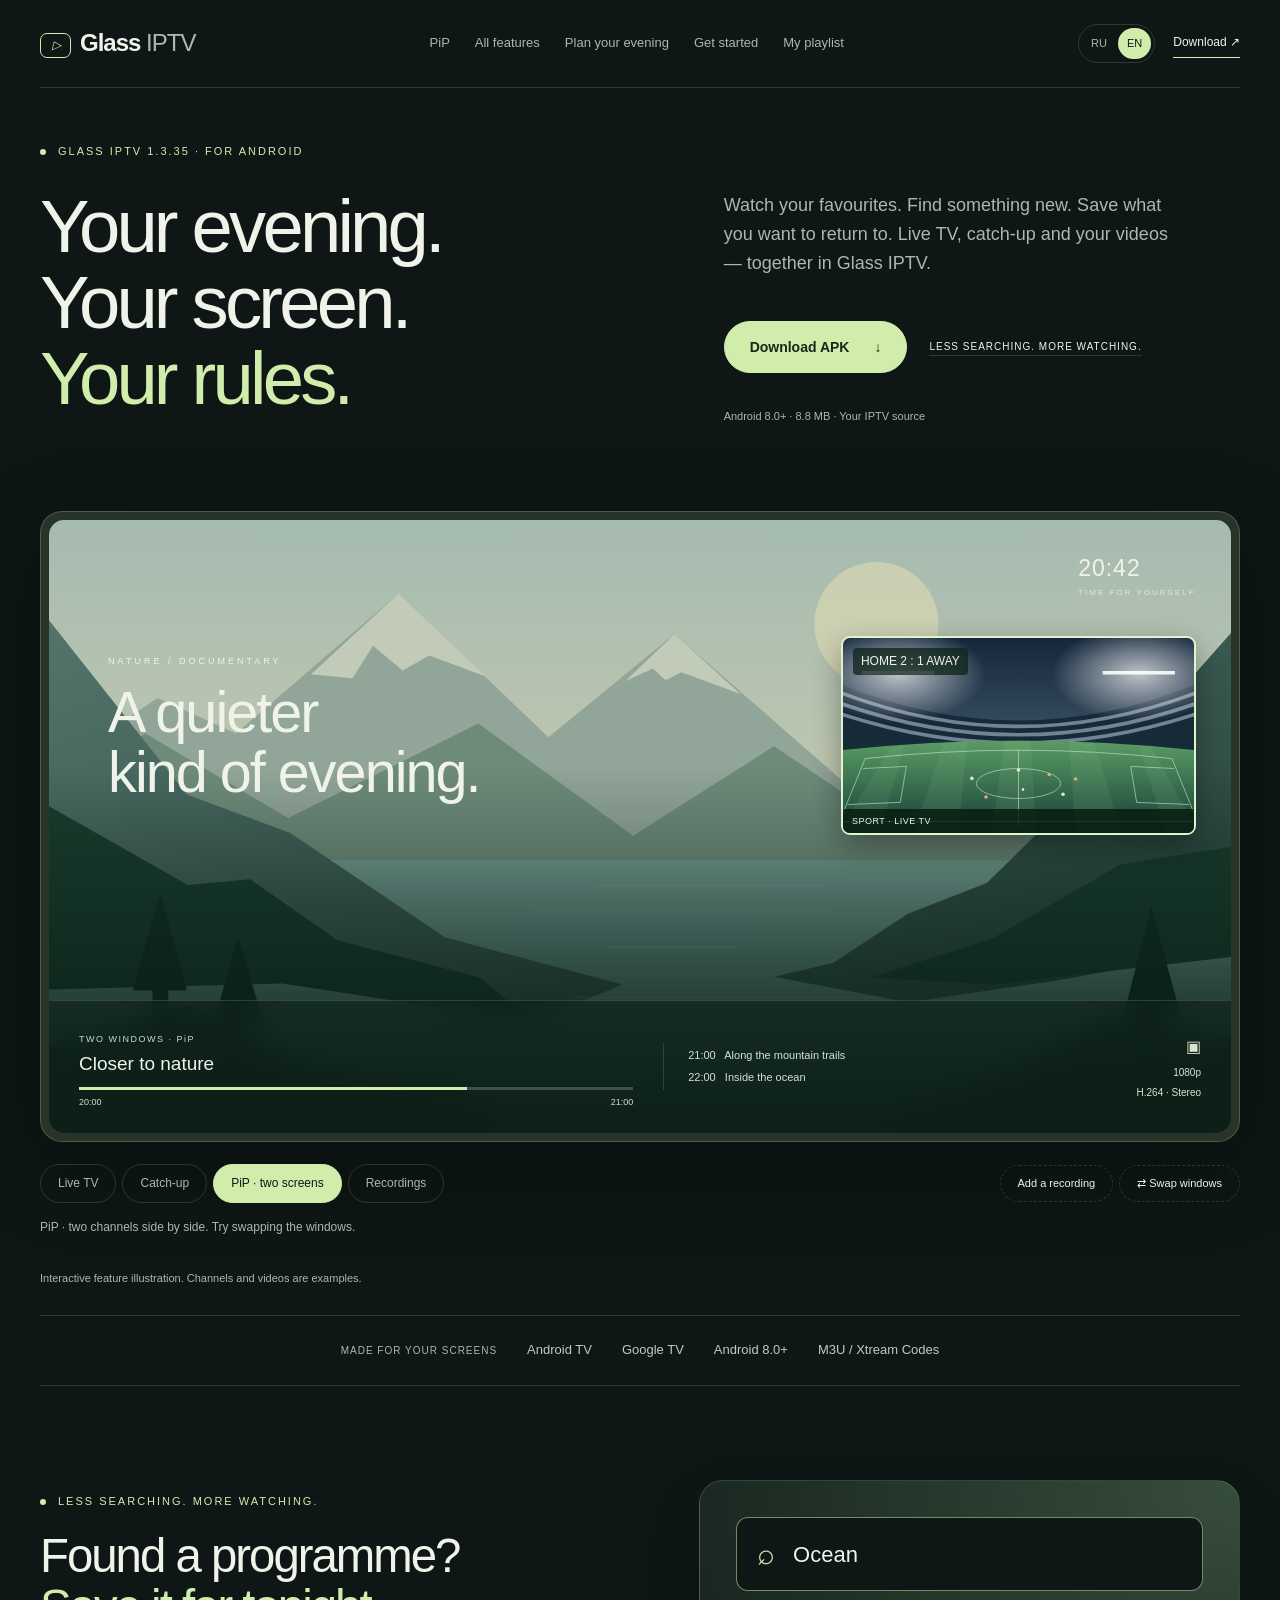
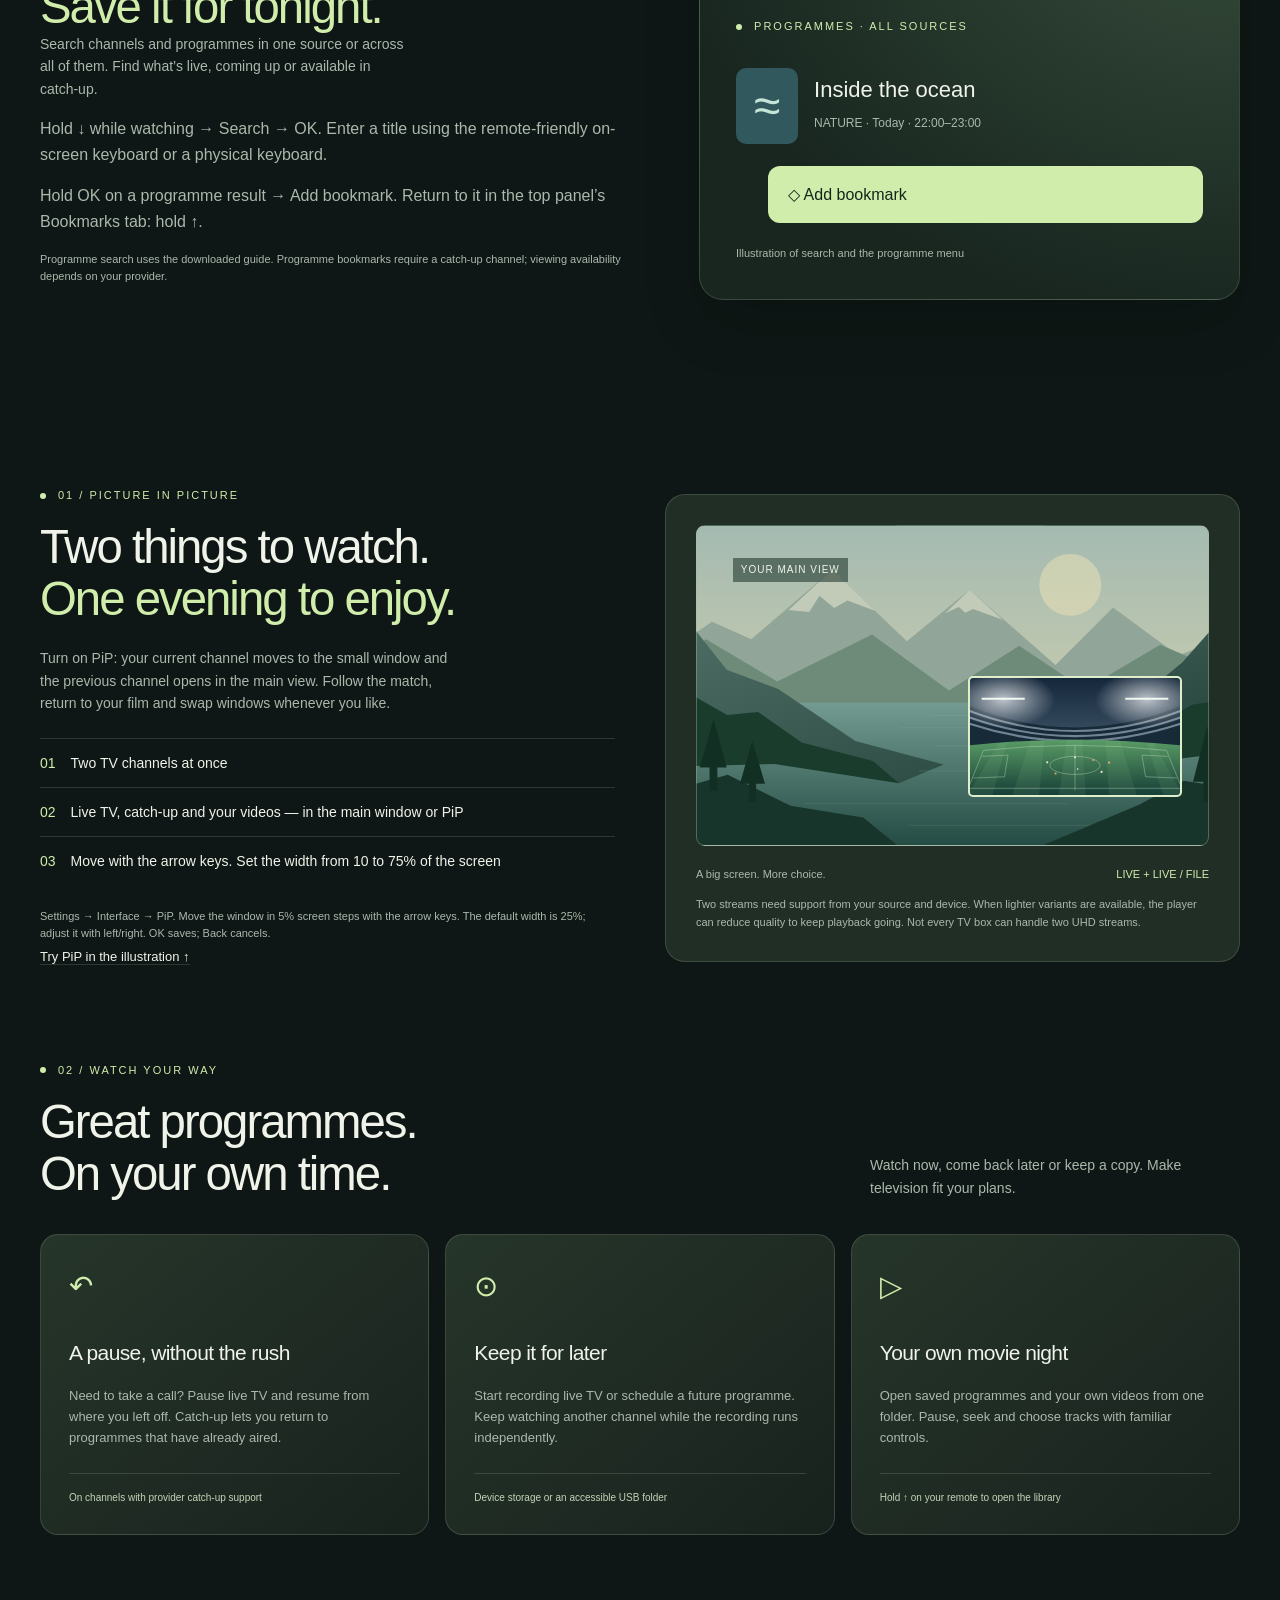
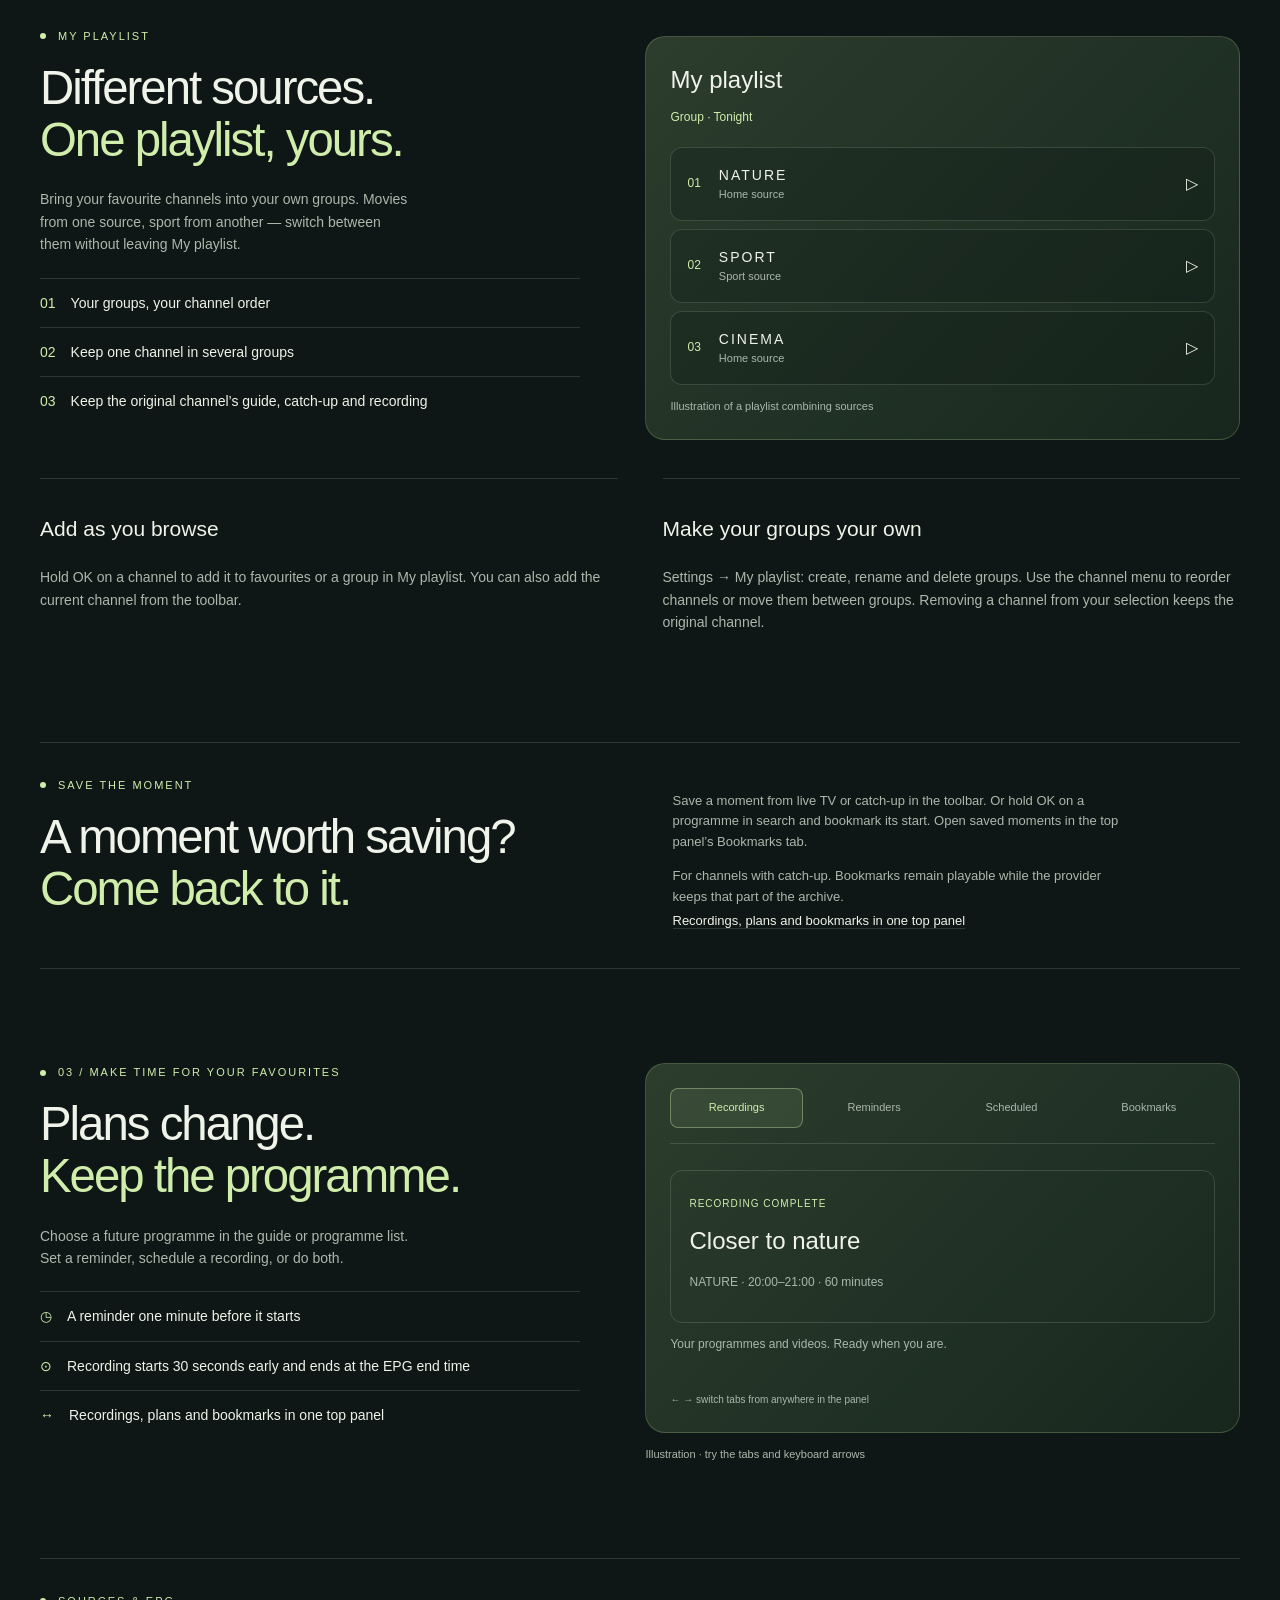
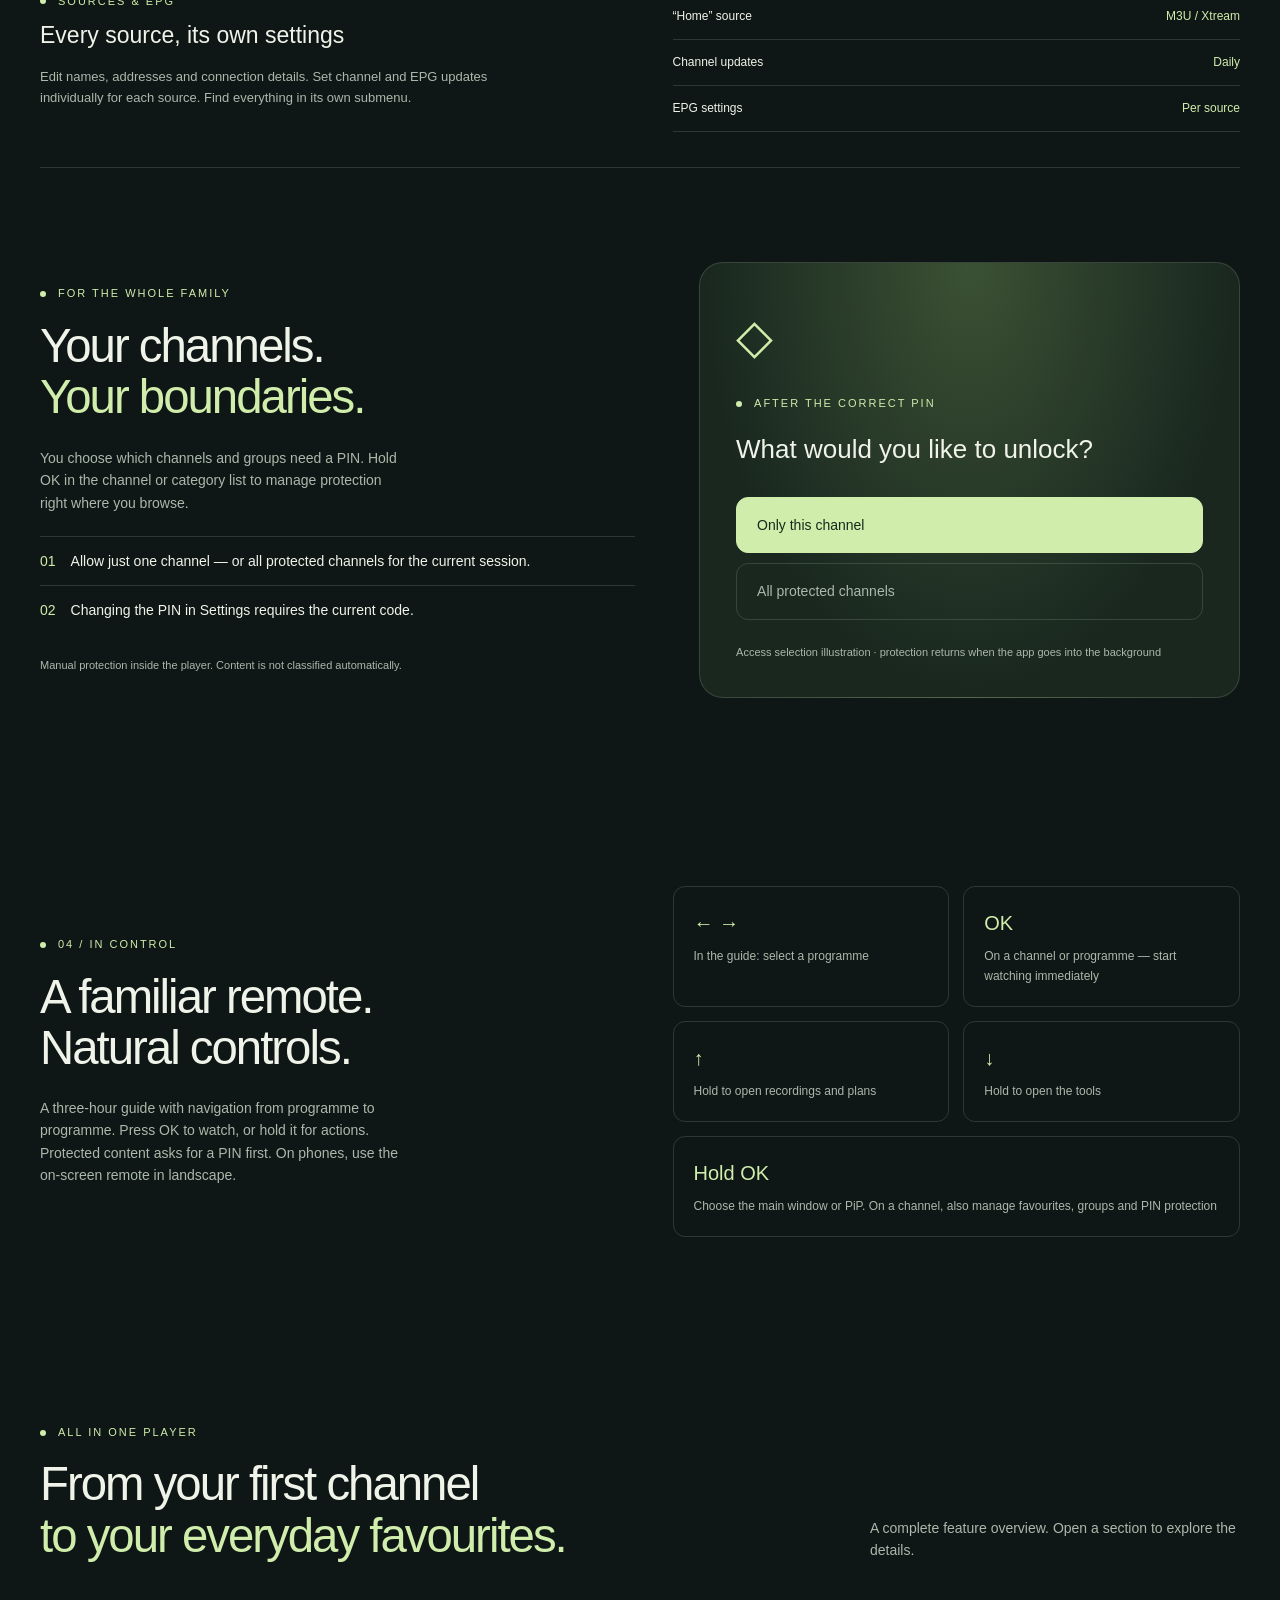
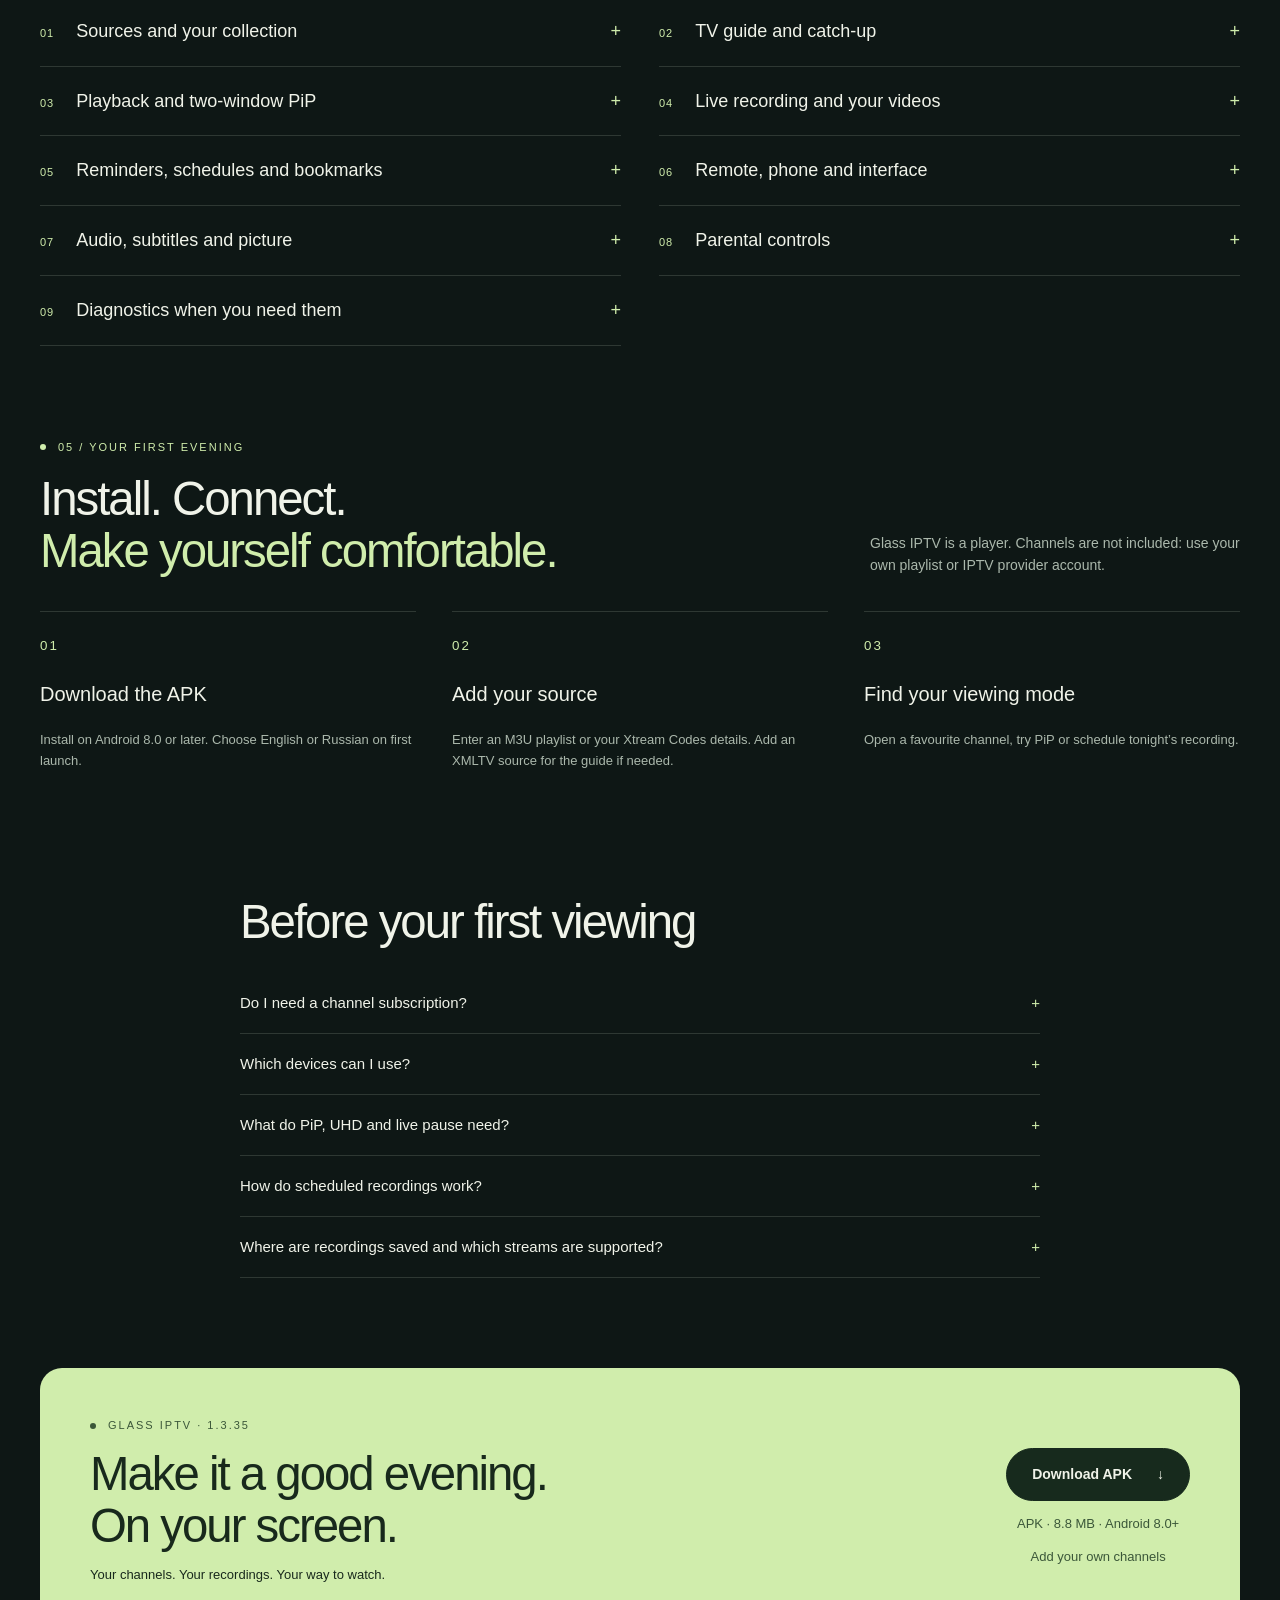
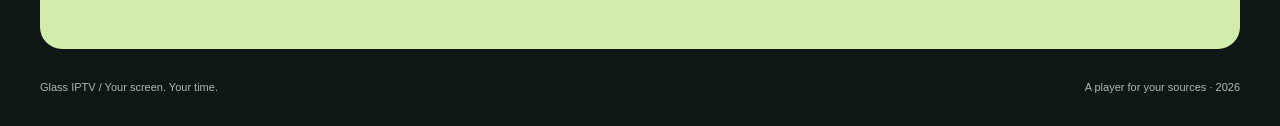
==== index.html @ a026cf33 "Update index.html" ====
<!doctype html>
<html lang="ru"><head><meta charset="utf-8"><meta name="viewport" content="width=device-width,initial-scale=1"><meta name="theme-color" content="#0e1715"><meta name="description" content="Glass IPTV для Android TV: ваши плейлисты, два окна PiP, архив, запись по расписанию и PIN-защита. Скачайте APK и смотрите по-своему."><title>Glass IPTV — ваш вечер, ваши правила</title><link rel="stylesheet" href="style.css?v=1.3.35-promo3"><link rel="stylesheet" href="editorial.css?v=20261018b"><script src="translations.js?v=1.3.35-promo3" defer></script><script src="app.js?v=1.3.35-promo3" defer></script></head>
<body><a class="skip" href="#main" data-i18n="skip">К содержимому</a>
<header class="header wrap"><a class="brand" href="#main" aria-label="Glass IPTV"><i class="brand-icon" aria-hidden="true">▷</i><b>Glass</b> <span>IPTV</span></a><nav aria-label="Навигация" data-i18n-aria="navigation"><a href="#pip">PiP</a><a href="#all-features" data-i18n="catalogNav">Все функции</a><a href="#planning" data-i18n="planningNav">Планы на вечер</a><a href="#start" data-i18n="startNav">Как начать</a><a href="#personal" data-i18n="navPersonal">Мой плейлист</a></nav><div class="header-right"><div class="languages" role="group" aria-label="Язык / Language"><button type="button" data-lang="ru" lang="ru" aria-pressed="true">RU</button><button type="button" data-lang="en" lang="en" aria-pressed="false">EN</button></div><a class="header-cta" href="#download" data-i18n="headerDownload">Скачать ↗</a></div></header>
<main id="main"><section class="hero wrap" aria-labelledby="hero-title"><div class="hero-editorial"><div class="hero-message"><div class="eyebrow" data-i18n="release">GLASS IPTV 1.3.35 · ДЛЯ ANDROID</div><h1 id="hero-title" data-i18n="headline">Ваш вечер.<br>Ваш экран.<br><em>Ваши правила.</em></h1><p class="hero-intro" data-i18n="intro">Смотрите любимое. Находите новое. Сохраняйте то, к чему хочется вернуться. Эфир, архив и ваши видео — вместе в Glass IPTV.</p><div class="actions"><a class="button" href="https://github.com/ggv1975yendt/GlassIPTV/releases/download/Glass-IPTV/Glass-IPTV-1.3.37-release.apk" download="Glass-IPTV-1.3.37.apk"><span data-i18n="download">Скачать APK</span><span aria-hidden="true">↓</span></a><a class="text-link" href="#search-story" data-i18n="searchLabel">МЕНЬШЕ ПОИСКОВ. БОЛЬШЕ КИНО.</a></div><p class="fine" data-i18n="heroFine">Android 8.0+ · 8,8 МБ · Ваш IPTV-источник</p></div></div>
<div class="showcase" id="demo"><div class="screen" role="img" aria-label="Иллюстрация PiP: природа в основном окне и матч в малом" data-i18n-aria="screenAlt"><img class="scene" id="main-scene" src="nature.svg" alt="" width="1200" height="650"><div class="screen-clock">20:42<small data-i18n="screenEvening">ВРЕМЯ ДЛЯ СЕБЯ</small></div><div class="scene-copy"><small id="scene-kicker">NATURE / DOCUMENTARY</small><strong id="scene-title">Там, где<br>тише.</strong></div><div class="pip-window" id="pip-window"><img id="pip-scene" src="stadium.svg" alt="" width="1200" height="650"><div class="pip-score" id="pip-score">HOME 2 : 1 AWAY</div><div class="pip-tag" id="pip-tag">SPORT · ПРЯМОЙ ЭФИР</div></div><div class="screen-info"><div><small id="mode-label">ДВА ОКНА · PiP</small><h3 id="program-title">Наедине с природой</h3><div class="progress"><i id="progress-fill"></i></div><div class="time-row"><span id="time-start">20:00</span><span id="time-end">21:00</span></div></div><div class="screen-next"><p data-i18n="next1">21:00 &nbsp; По тропам Алтая</p><p data-i18n="next2">22:00 &nbsp; Океан изнутри</p></div><div class="quality"><b id="mode-symbol">↶</b><br>1080p<br>H.264 · Stereo</div></div></div></div>
<div class="mode-bar"><div class="mode-buttons" role="group" aria-label="Режимы просмотра" data-i18n-aria="modesAlt"><button type="button" data-mode="live" aria-pressed="false" data-i18n="live">Эфир</button><button type="button" data-mode="archive" aria-pressed="false" data-i18n="archive">Архив</button><button type="button" data-mode="pip" aria-pressed="true">PiP · <span data-i18n="twoScreens">два окна</span></button><button type="button" data-mode="recording" aria-pressed="false" data-i18n="recordings">Записи</button></div><div class="pip-actions" id="pip-actions"><button type="button" id="pip-kind" aria-pressed="false" data-i18n="mixButton">Добавить запись</button><button type="button" id="pip-swap" data-i18n="swapButton">⇄ Поменять окна</button></div></div><p class="demo-caption" id="demo-caption" aria-live="polite"></p><p class="fine" data-i18n="illustration">Интерактивная иллюстрация возможностей. Каналы и видео приведены для примера.</p>
<div class="platforms"><small data-i18n="madeFor">ДЛЯ ВАШИХ ЭКРАНОВ</small><span>Android TV</span><span>Google TV</span><span>Android 8.0+</span><span>M3U / Xtream Codes</span></div></section>
<section class="section wrap" id="search-story"><div class="search-story"><div><div class="eyebrow" data-i18n="searchLabel">МЕНЬШЕ ПОИСКОВ. БОЛЬШЕ КИНО.</div><h2 data-i18n="searchTitle">Нашли передачу?<br><em>Оставьте на вечер.</em></h2><p class="body-copy" data-i18n="searchCopy">Ищите каналы и передачи в одном источнике или сразу во всех. Выбирайте, что идёт сейчас, начнётся позже или доступно в архиве.</p><p data-i18n="searchRoute">Удерживайте ↓ во время просмотра → Поиск → OK. Вводите название экранной клавиатурой с пульта или обычной клавиатурой.</p><p data-i18n="searchSave">Удерживайте OK на найденной передаче → «Добавить закладку». Вернитесь к ней во вкладке «Закладки» верхней панели: удержание ↑.</p><p class="fine" data-i18n="searchLimit">Поиск передач использует загруженную программу. Закладки передач доступны на каналах с архивом; срок просмотра зависит от провайдера.</p></div><figure class="search-preview"><div class="search-field"><span aria-hidden="true">⌕</span><span data-i18n="searchQuery">Океан</span></div><p class="eyebrow" data-i18n="searchScope">ПЕРЕДАЧИ · ВСЕ ИСТОЧНИКИ</p><div class="search-result"><span class="search-art" aria-hidden="true">≈</span><div><strong data-i18n="searchResult">Океан изнутри</strong><p data-i18n="searchMeta">NATURE · Сегодня · 22:00–23:00</p></div></div><div class="bookmark-preview" data-i18n="searchAction">◇ Добавить закладку</div><figcaption class="fine" data-i18n="searchIllustration">Иллюстрация поиска и меню передачи</figcaption></figure></div></section>
<section class="section wrap" id="pip"><div class="pip-story"><div><div class="eyebrow">01 / PICTURE IN PICTURE</div><h2 data-i18n="pipTitle">Два просмотра.<br><em>Один ваш вечер.</em></h2><p class="body-copy" data-i18n="pipCopy">Включите PiP: текущий канал останется в малом окне, а предыдущий откроется в основном. Следите за матчем, возвращайтесь к фильму и меняйте окна местами.</p><ul class="benefits"><li><span>01</span><span data-i18n="pip1">Два телеканала одновременно</span></li><li><span>02</span><span data-i18n="pip2">Эфир, архив и ваши видео — в основном окне или PiP</span></li><li><span>03</span><span data-i18n="pip3">Положение стрелками, ширина от 10 до 75% экрана</span></li></ul><p class="fine" data-i18n="pipSetup">Настройки → Интерфейс → PiP. Перемещайте окно стрелками с шагом 5% экрана. Ширина по умолчанию — 25%; меняйте её влево/вправо. OK сохраняет, Back отменяет.</p><a class="text-link" href="#demo" id="try-pip" data-i18n="tryPip">Попробовать PiP в иллюстрации ↑</a></div><div class="visual-card"><div class="mini-tv" role="img" aria-label="Иллюстрация двух окон" data-i18n-aria="miniAlt"><span class="mini-label" data-i18n="mainView">ВАШ ОСНОВНОЙ ПРОСМОТР</span><div class="mini-pip"></div></div><div class="visual-foot"><span data-i18n="pipFooter">Большой экран. Больше выбора.</span><strong>LIVE + LIVE / FILE</strong></div><p class="fine" data-i18n="pipLimit">Два потока требуют поддержки источника и устройства. При доступных вариантах плеер снижает качество для устойчивого просмотра. Два UHD поддерживаются не каждой приставкой.</p></div></div></section>
<section class="wrap" id="features"><div class="section-heading"><div><div class="eyebrow" data-i18n="featuresLabel">02 / СМОТРИТЕ ПО-СВОЕМУ</div><h2 data-i18n="featuresTitle">Хорошие передачи.<br>В удобное вам время.</h2></div><p data-i18n="featuresCopy">Включайте сейчас, возвращайтесь позже или сохраняйте себе. Glass IPTV подстраивается под ваши планы.</p></div><div class="cards">
<article class="card"><div class="card-icon" aria-hidden="true">↶</div><h3 data-i18n="archiveTitle">Пауза без спешки</h3><p data-i18n="archiveCopy">Отвлеклись на звонок? Поставьте эфир на паузу и продолжите с сохранённой точки. В архиве можно вернуться к уже прошедшим передачам.</p><div class="card-note" data-i18n="archiveNote">На каналах с поддержкой архива у провайдера</div></article>
<article class="card"><div class="card-icon" aria-hidden="true">⊙</div><h3 data-i18n="recordTitle">Оставьте себе</h3><p data-i18n="recordCopy">Запишите эфир сразу или запланируйте запись будущей передачи. Продолжайте смотреть другой канал — запись работает независимо.</p><div class="card-note" data-i18n="recordNote">Память устройства или доступная папка на USB</div></article>
<article class="card"><div class="card-icon" aria-hidden="true">▷</div><h3 data-i18n="filesTitle">Ваше маленькое кино</h3><p data-i18n="filesCopy">Открывайте сохранённые передачи и свои видео из одной папки. Пауза, перемотка и выбор дорожек — всё уже под рукой.</p><div class="card-note" data-i18n="filesNote">Каталог записей — по удержанию ↑ на пульте</div></article></div></section>
<section class="section wrap" id="personal"><div class="planning-grid"><div><div class="eyebrow" data-i18n="personalNew">МОЙ ПЛЕЙЛИСТ</div><h2  data-i18n="personalTitle">Разные источники.<br><em>Ваш единый плейлист.</em></h2><p class="body-copy" data-i18n="personalCopy">Соберите любимые каналы в свои группы. Кино из одного источника, спорт из другого — переключайтесь между ними, оставаясь в «Моём плейлисте».</p><ul class="benefits"><li><span>01</span><span  data-i18n="personalBenefit1">Ваши группы и ваш порядок каналов</span></li><li><span>02</span><span  data-i18n="personalBenefit2">Один канал — в нескольких группах</span></li><li><span>03</span><span  data-i18n="personalBenefit3">EPG, архив и запись исходного канала сохраняются</span></li></ul></div><div class="library personal-demo"><h3  data-i18n="personalDemoTitle">Мой плейлист</h3><p class="personal-group" data-i18n="personalDemoGroup">Группа · На вечер</p><div class="personal-channel"><span class="personal-number">01</span><div><strong>NATURE</strong><span  data-i18n="personalSourceA">Источник «Дом»</span></div><span aria-hidden="true">▷</span></div><div class="personal-channel"><span class="personal-number">02</span><div><strong>SPORT</strong><span  data-i18n="personalSourceB">Источник «Спорт»</span></div><span aria-hidden="true">▷</span></div><div class="personal-channel"><span class="personal-number">03</span><div><strong>CINEMA</strong><span  data-i18n="personalSourceA">Источник «Дом»</span></div><span aria-hidden="true">▷</span></div><p class="fine" data-i18n="personalDemoHint">Иллюстрация подборки из разных источников</p></div></div><div class="personal-how"><article><h3  data-i18n="personalAddTitle">Добавляйте, пока выбираете</h3><p  data-i18n="personalAddCopy">Удерживайте OK на канале: добавьте его в избранное или группу «Моего плейлиста». Для текущего канала добавление доступно и в панели инструментов.</p></article><article><h3  data-i18n="personalEditTitle">Группы легко изменить</h3><p  data-i18n="personalEditCopy">Настройки → Мой плейлист: создавайте, переименовывайте и удаляйте группы. В меню канала меняйте его порядок и перемещайте между группами. Удаление из подборки сохраняет исходный канал.</p></article></div></section><section class="settings-story wrap" id="bookmarks"><div><div class="eyebrow" data-i18n="bookmarkLabel">СОХРАНИТЕ МОМЕНТ</div><h2 data-i18n="bookmarkTitle">Интересный момент?<br><em>Вернитесь к нему.</em></h2></div><div><p data-i18n="bookmarkCopy">Сохраните момент эфира или архива из панели инструментов. Или удерживайте OK на передаче в поиске и добавьте закладку на её начало. Открывайте сохранённое во вкладке «Закладки» верхней панели.</p><p class="fine" data-i18n="bookmarkHint">На каналах с архивом. Доступность закладки зависит от срока хранения архива у провайдера.</p><a class="text-link" href="#planning" data-i18n="plan3">Записи, планы и закладки — в одной верхней панели</a></div></section><section class="section wrap" id="planning"><div class="planning-grid"><div><div class="eyebrow" data-i18n="planLabel">03 / НЕ ПРОПУСКАЙТЕ ЛЮБИМОЕ</div><h2 data-i18n="planTitle">Планы меняются.<br><em>Передача останется.</em></h2><p class="body-copy" data-i18n="planCopy">Выберите будущую передачу в телегиде или списке программ. Поставьте напоминание, запланируйте запись — или сделайте и то и другое.</p><ul class="benefits"><li><span>◷</span><span data-i18n="plan1">Напоминание за минуту до начала</span></li><li><span>⊙</span><span data-i18n="plan2">Запись за 30 секунд до начала — до окончания по EPG</span></li><li><span>↔</span><span data-i18n="plan3">Записи, планы и закладки — в одной верхней панели</span></li></ul></div><div><div class="library" id="library-demo"><div class="library-tabs" role="tablist" aria-label="Верхняя панель" data-i18n-aria="libraryAlt"><button type="button" role="tab" id="library-tab-0" aria-controls="library-panel-0" aria-selected="true" tabindex="0" data-library="0" data-i18n="tab0">Записи</button><button type="button" role="tab" id="library-tab-1" aria-controls="library-panel-1" aria-selected="false" tabindex="-1" data-library="1" data-i18n="tab1">Напоминания</button><button type="button" role="tab" id="library-tab-2" aria-controls="library-panel-2" aria-selected="false" tabindex="-1" data-library="2" data-i18n="tab2">По расписанию</button><button type="button" role="tab" id="library-tab-3" aria-controls="library-panel-3" aria-selected="false" tabindex="-1" data-library="3" data-i18n="tab3">Закладки</button></div><div class="library-panel" id="library-panel-0" role="tabpanel" aria-labelledby="library-tab-0" tabindex="0" ><div class="library-row"><small data-i18n="saved">ЗАПИСЬ ЗАВЕРШЕНА</small><h3 data-i18n="nature">Наедине с природой</h3><p data-i18n="savedMeta">NATURE · 20:00–21:00 · 60 минут</p></div><p data-i18n="savedCopy">Ваши передачи и видео. Откройте, когда захочется.</p></div><div class="library-panel" id="library-panel-1" role="tabpanel" aria-labelledby="library-tab-1" tabindex="0" hidden><div class="reminder"><small data-i18n="remind">СКОРО НАЧНЁТСЯ · 21:00</small><h3 data-i18n="trails">По тропам Алтая</h3><span data-i18n="remindActions">Переключиться · Закрыть</span></div><p data-i18n="remindCopy">В приложении — окно по центру. В фоне — уведомление.</p></div><div class="library-panel" id="library-panel-2" role="tabpanel" aria-labelledby="library-tab-2" tabindex="0" hidden><div class="library-row"><small data-i18n="waiting">ОЖИДАЕТ НАЧАЛА</small><h3 data-i18n="ocean">Океан изнутри</h3><p data-i18n="scheduledMeta">NATURE · Сегодня · 22:00–23:00</p></div><p data-i18n="scheduledCopy">Передача в 22:00? Запись начнётся в 21:59:30. Будущий план можно отменить.</p></div><div class="library-panel" id="library-panel-3" role="tabpanel" aria-labelledby="library-tab-3" tabindex="0" hidden><div class="library-row"><small data-i18n="bookmarkLabel">СОХРАНИТЕ МОМЕНТ</small><h3 data-i18n="nature">Наедине с природой</h3><p data-i18n="bookmarkMeta">NATURE · Наедине с природой · 20:42</p><span data-i18n="bookmarkActions">Открыть · Удалить</span></div><p data-i18n="bookmarkSaved">Закладки сохраняются после перезапуска. Защищённый канал запросит PIN.</p></div><p class="library-hint" data-i18n="tabHint">← → переключают вкладки из любого места панели</p></div><p class="fine" data-i18n="libraryDemo">Иллюстрация · попробуйте вкладки и стрелки клавиатуры</p></div></div></section>
<section class="settings-story wrap"><div><div class="eyebrow" data-i18n="newLabel">ИСТОЧНИКИ И EPG</div><h3 data-i18n="settingsTitle">Каждому источнику — свои настройки</h3><p data-i18n="settingsCopy">Меняйте название, адрес и данные подключения. Настраивайте обновление каналов и EPG отдельно для каждого источника. Всё нужное — внутри его подменю.</p></div><div class="settings-example"><div><span data-i18n="exampleSource">Источник «Дом»</span><b>M3U / Xtream</b></div><div><span data-i18n="exampleUpdate">Обновление каналов</span><b data-i18n="daily">Ежедневно</b></div><div><span data-i18n="exampleEpg">Настройки EPG</span><b data-i18n="individual">Индивидуально</b></div></div></section>
<section class="section wrap" id="family"><div class="family-grid"><div><div class="eyebrow" data-i18n="familyLabel">ДЛЯ ВСЕЙ СЕМЬИ</div><h2 data-i18n="familyTitle">Ваши каналы.<br><em>Ваши границы.</em></h2><p class="body-copy" data-i18n="familyCopy">Вы сами выбираете, какие каналы и группы защитить PIN-кодом. Удерживайте OK в списке каналов или категорий — защита всегда под рукой.</p><ul class="benefits"><li><span>01</span><span data-i18n="familyOne">Разрешите один канал — или все защищённые каналы на текущий сеанс.</span></li><li><span>02</span><span data-i18n="familyTwo">Сменить PIN в Settings можно только после ввода действующего кода.</span></li></ul><p class="fine" data-i18n="familyHint">Ручная защита внутри плеера. Автоматической классификации контента нет.</p></div><div class="access-preview"><span class="lock-mark" aria-hidden="true">◇</span><div class="eyebrow" data-i18n="familyPreview">После верного PIN</div><h3 data-i18n="familyQuestion">Что разрешить смотреть?</h3><div class="access-option chosen" data-i18n="familyChannel">Только этот канал</div><div class="access-option" data-i18n="familyAll">Все защищённые каналы</div><p class="fine" data-i18n="familyCaption">Иллюстрация выбора доступа · при уходе приложения в фон защита возвращается</p></div></div></section>
<section class="section wrap" id="controls"><div class="controls-grid"><div><div class="eyebrow" data-i18n="controlsLabel">04 / УПРАВЛЕНИЕ</div><h2 data-i18n="controlsTitle">Знакомый пульт.<br>Понятные движения.</h2><p class="body-copy" style="margin-top:23px" data-i18n="controlsCopy">В телегиде — три часа программы и переход между передачами. Короткое OK открывает просмотр, долгое — действия. Защищённый контент сначала запросит PIN. На телефоне — экранный пульт в горизонтальном режиме.</p></div><div class="keys"><div class="key"><kbd>← →</kbd><p data-i18n="keyGuide">В телегиде — выбрать передачу</p></div><div class="key"><kbd>OK</kbd><p data-i18n="keyOk">На канале или передаче — сразу открыть просмотр</p></div><div class="key"><kbd>↑</kbd><p data-i18n="keyUp">Удержать — записи и планы</p></div><div class="key"><kbd>↓</kbd><p data-i18n="keyDown">Удержать — инструменты</p></div><div class="key"><kbd  data-i18n="holdOkLabel">Удержать OK</kbd><p  data-i18n="keyHoldOk">Выбрать основное окно или PiP. На канале — также избранное, группы и PIN-защита</p></div></div></div></section>
<section class="section wrap" id="all-features"><div class="section-heading"><div><div class="eyebrow" data-i18n="catalogLabel">ВСЁ В ОДНОМ ПЛЕЕРЕ</div><h2 data-i18n="catalogTitle">От первого канала<br><em>до ваших привычек.</em></h2></div><p data-i18n="catalogCopy">Полный обзор возможностей. Откройте раздел, чтобы узнать подробности.</p></div><div class="feature-catalog"><details><summary><span class="catalog-number">01</span><span data-i18n="catalog_sources">Источники и личная коллекция</span></summary><ul><li data-i18n="catalog_sources_0">M3U по адресу или из файла, подключение через Xtream Codes; несколько источников в одном приложении.</li><li data-i18n="catalog_sources_1">Категории, избранное, история просмотра и поиск каналов и передач.</li><li data-i18n="catalog_sources_2">«Мой плейлист» объединяет выбранные каналы из разных источников. Создавайте и переименовывайте группы, меняйте порядок, перемещайте и удаляйте каналы из подборки.</li><li data-i18n="catalog_sources_3">Редактирование названия, адреса и данных подключения. Обновление вручную, по расписанию и при запуске — отдельно для каждого источника.</li></ul></details><details><summary><span class="catalog-number">02</span><span data-i18n="catalog_guide">Телегид и архив</span></summary><ul><li data-i18n="catalog_guide_0">EPG из XMLTV, в том числе gzip; отдельный адрес и настройки обновления для каждого источника, принудительное обновление.</li><li data-i18n="catalog_guide_1">Трёхчасовой телегид с переходом стрелками между передачами, описания программ и список передач выбранного канала.</li><li data-i18n="catalog_guide_2">Архив прошедших передач, выбор времени, пауза и перемотка. Пауза эфира с продолжением через архив — при поддержке провайдера.</li><li data-i18n="catalog_guide_3">Автоматическое обновление EPG можно отключить для каждого источника; ручное обновление остаётся доступным. Отключение отменяет соответствующие задания и повторные попытки.</li></ul></details><details><summary><span class="catalog-number">03</span><span data-i18n="catalog_windows">Просмотр и два окна PiP</span></summary><ul><li data-i18n="catalog_windows_0">Открывайте эфир, архив или локальное видео в основном либо дополнительном окне. Меняйте окна местами, скрывайте или закрывайте PiP; звук идёт из основного окна.</li><li data-i18n="catalog_windows_1">Настройка положения и размера PiP с пульта: шаг 5%, ширина по умолчанию 25%, диапазон 10–75%.</li><li data-i18n="catalog_windows_2">Автоматический выбор более лёгкого видеоварианта при проблемах воспроизведения, если он доступен в потоке. При нехватке ресурсов — освобождение PiP для восстановления основного просмотра.</li><li data-i18n="catalog_windows_3">При включении PiP текущий канал переходит в малое окно, предыдущий — в основное. Если предыдущего нет, открывается копия текущего.</li></ul></details><details><summary><span class="catalog-number">04</span><span data-i18n="catalog_record">Запись эфира и свои видео</span></summary><ul><li data-i18n="catalog_record_0">Начните запись вручную или запланируйте будущую передачу из телегида либо списка программ. Запись одного канала работает независимо от просмотра.</li><li data-i18n="catalog_record_1">Папка Movies/GlassIPTV по умолчанию; выбор доступной папки, в том числе на USB. Каталог показывает записи и другие обнаруженные видеофайлы.</li><li data-i18n="catalog_record_2">Пауза, перемотка с ускорением при удержании, дорожки и субтитры. Удаление записи из каталога удаляет и файл.</li><li data-i18n="catalog_record_3">Остановка вручную и окончание по расписанию завершают запись. Запись поддерживает прямой MPEG-TS и незашифрованный HLS с TS-сегментами.</li></ul></details><details><summary><span class="catalog-number">05</span><span data-i18n="catalog_plans">Напоминания, расписание и закладки</span></summary><ul><li data-i18n="catalog_plans_0">Создавайте напоминания и запланированные записи из телегида и панели передач. Напоминание появляется по центру экрана; в фоне — уведомление.</li><li data-i18n="catalog_plans_1">Записи, напоминания, запланированные записи и закладки собраны в четырёх вкладках верхней панели. Стрелки влево/вправо переключают вкладки без перехода на заголовок.</li><li data-i18n="catalog_plans_2">Удаляйте напоминания и отменяйте будущие записи; устаревшие напоминания очищаются автоматически. Для фоновых задач нужны доступный поток, накопитель и разрешения Android.</li><li data-i18n="catalog_plans_3">Запись по расписанию начинается за 30 секунд до передачи и заканчивается по EPG. Запас учитывается при проверке пересечений: одновременно записывается один канал.</li><li data-i18n="catalog_plans_4">Сохраняйте закладки моментов эфира и архива через инструменты. Открывайте и удаляйте их во вкладке «Закладки»; при открытии проверяются срок архива и PIN.</li></ul></details><details><summary><span class="catalog-number">06</span><span data-i18n="catalog_control">Пульт, телефон и интерфейс</span></summary><ul><li data-i18n="catalog_control_0">Короткое OK — просмотр; долгое OK — действия и выбор окна. Удержание вверх открывает записи и планы, вниз — инструменты.</li><li data-i18n="catalog_control_1">Ввод номера канала со сменой источника; возврат к предыдущему просмотру, включая видеофайлы.</li><li data-i18n="catalog_control_2">Русский и английский языки, выбор при первом запуске. Масштаб интерфейса, прозрачность панелей, анимации и положение экранного пульта.</li><li data-i18n="catalog_control_3">Управление D-pad на ТВ и прозрачный экранный пульт на телефоне. Приложение всегда работает в горизонтальной ориентации.</li></ul></details><details><summary><span class="catalog-number">07</span><span data-i18n="catalog_audio">Звук, субтитры и изображение</span></summary><ul><li data-i18n="catalog_audio_0">Выбор аудиодорожки, субтитров и формата изображения. Системное или программное декодирование аудио выбирается вручную.</li><li data-i18n="catalog_audio_1">Поддержка конкретных видеоформатов, UHD и двух одновременных потоков зависит от устройства, декодера и источника.</li></ul></details><details><summary><span class="catalog-number">08</span><span data-i18n="catalog_parental">Родительский контроль</span></summary><ul><li data-i18n="catalog_parental_0">Защитите отдельный канал или категорию долгим OK. Для изменения защиты требуется PIN, даже если просмотр уже разрешён.</li><li data-i18n="catalog_parental_1">Начальный PIN — 0000. Смена в Settings требует действующего кода. После проверки разрешите один канал или все защищённые каналы на сеанс.</li><li data-i18n="catalog_parental_2">Проверка доступа действует и при открытии в PiP. Автоматического определения взрослого контента нет; сторонние видеофайлы не классифицируются.</li></ul></details><details><summary><span class="catalog-number">09</span><span data-i18n="catalog_diagnostics">Диагностика по необходимости</span></summary><ul><li data-i18n="catalog_diagnostics_0">Диагностика доступна в скрытых настройках. По умолчанию выключена; включайте её для проверки проблемы и выключайте после. Выбор сохраняется.</li><li data-i18n="catalog_diagnostics_1">Журналы в Download/GlassIPTV: события плееров, варианты качества и ошибки декодеров. Адреса потоков и PIN не записываются.</li><li data-i18n="catalog_diagnostics_2">Ограниченный объём журнала и фоновая запись пакетами. После выключения завершается последняя выгрузка и останавливается рабочий поток.</li></ul></details></div></section>
<section class="wrap" id="start"><div class="section-heading"><div><div class="eyebrow" data-i18n="startLabel">05 / ВАШ ПЕРВЫЙ ВЕЧЕР</div><h2 data-i18n="startTitle">Установите. Подключите.<br><em>Устройтесь поудобнее.</em></h2></div><p data-i18n="sourceNote">Glass IPTV — плеер. Каналы не включены: используйте свой плейлист или доступ от IPTV-провайдера.</p></div><div class="steps"><article class="step"><small>01</small><h3 data-i18n="step1">Скачайте APK</h3><p data-i18n="step1Copy">Установите на Android 8.0 или новее. При первом запуске выберите русский или английский язык.</p></article><article class="step"><small>02</small><h3 data-i18n="step2">Добавьте источник</h3><p data-i18n="step2Copy">Укажите M3U-плейлист или данные Xtream Codes. Для телегида при необходимости добавьте XMLTV.</p></article><article class="step"><small>03</small><h3 data-i18n="step3">Выберите свой режим</h3><p data-i18n="step3Copy">Откройте любимый канал, попробуйте PiP или запланируйте запись на вечер.</p></article></div></section>
<section class="section faq wrap" aria-labelledby="faq-title"><h2 id="faq-title" data-i18n="faqTitle">Перед первым просмотром</h2><details><summary data-i18n="q0">Нужна ли подписка на каналы?</summary><p data-i18n="a0">Приложение не продаёт и не предоставляет каналы. Нужен ваш M3U-плейлист или доступ Xtream Codes. Условия доступа, программа передач и архив зависят от выбранного источника.</p></details><details><summary data-i18n="q1">На каких устройствах можно смотреть?</summary><p data-i18n="a1">Android TV, Google TV и телефоны с Android 8.0+. На телефоне приложение работает в горизонтальной ориентации с экранным пультом. Поддержка форматов зависит от устройства и декодера.</p></details><details><summary data-i18n="q2">Что нужно для PiP, UHD и паузы эфира?</summary><p data-i18n="a2">Для двух телеканалов источник должен допускать одновременные подключения, а устройство — декодировать два потока. Можно сочетать эфир, архив и локальное видео. При наличии более лёгких вариантов плеер умеет снижать качество; единственный UHD-поток не превращается в HD. Два UHD на каждой приставке не гарантируются. Пауза эфира доступна на каналах с архивом провайдера.</p></details><details><summary data-i18n="q3">Как работает запись по расписанию?</summary><p data-i18n="a3">Выберите будущую передачу в телегиде или списке программ. Запись начинается за 30 секунд до её начала и заканчивается по EPG. На Android 12+ может понадобиться разрешение на точные таймеры. Устройство должно быть включено, поток и папка — доступны. Фоновые ограничения Android могут влиять на запуск; после принудительной остановки приложения запись не гарантируется.</p></details><details><summary data-i18n="q4">Куда сохраняются записи и какие потоки поддерживаются?</summary><p data-i18n="a4">По умолчанию — Movies/GlassIPTV. Можно выбрать другую доступную папку, в том числе USB. Одновременно записывается один канал. Запись поддерживает прямой MPEG-TS и незашифрованный HLS с TS-сегментами; воспроизведение ваших файлов зависит от поддержки их формата.</p></details></section><section class="download wrap" id="download"><div><div class="eyebrow">GLASS IPTV · 1.3.35</div><h2 data-i18n="downloadTitle">Хорошего вечера.<br>На вашем экране.</h2><p data-i18n="downloadCopy">Ваши каналы. Ваши записи. Ваш способ смотреть.</p></div><div class="download-side"><a class="button" href="https://github.com/ggv1975yendt/GlassIPTV/releases/download/Glass-IPTV/Glass-IPTV-1.3.37-release.apk" download="Glass-IPTV-1.3.37.apk"><span data-i18n="download">Скачать APK</span><span aria-hidden="true">↓</span></a><p class="fine" data-i18n="downloadFine">APK · 8,8 МБ · Android 8.0+</p><p class="fine" data-i18n="downloadSource">Каналы подключаются отдельно</p></div></section></main><footer class="footer wrap"><span>Glass IPTV <span data-i18n="footer">/ Ваш экран. Ваше время.</span></span><span data-i18n="footerRight">Плеер для ваших источников · 2026</span></footer></body></html>
---- style.css ----
@charset "UTF-8";
:root{color-scheme:dark;--bg:#0e1715;--panel:#19251f;--ink:#f0f3e9;--muted:#abb8ac;--accent:#d0edac;--line:#e0efda26}
*{box-sizing:border-box}html{scroll-behavior:smooth;scroll-padding-top:100px}body{margin:0;background:var(--bg);color:var(--ink);font:16px/1.6 Arial,Helvetica,sans-serif}button,a{-webkit-tap-highlight-color:transparent}a{color:inherit;text-decoration:none}button{font:inherit;cursor:pointer}button:focus-visible,a:focus-visible,summary:focus-visible,[tabindex]:focus-visible{outline:3px solid var(--accent);outline-offset:5px}button:disabled{cursor:default}::selection{background:var(--accent);color:var(--bg)}[hidden]{display:none!important}.wrap{width:min(1200px,calc(100% - 64px));margin:auto}.skip{position:fixed;top:-100px;background:var(--accent);color:var(--bg);z-index:20;padding:10px}.skip:focus{top:5px}.header{height:88px;display:flex;align-items:center;justify-content:space-between;border-bottom:1px solid var(--line);gap:24px}.brand{font-size:24px;letter-spacing:-1px;white-space:nowrap}.brand b{font-weight:600}.brand span{font-weight:300;color:var(--muted)}.brand-icon{display:inline-grid;place-items:center;width:31px;height:25px;border:1px solid var(--accent);border-radius:7px;color:var(--accent);font-size:12px;margin-right:9px;vertical-align:2px}nav{display:flex;gap:25px;font-size:13px;color:var(--muted)}nav a:hover{color:var(--accent)}.header-right{display:flex;align-items:center;gap:18px}.languages{display:flex;gap:2px;border:1px solid var(--line);padding:3px;border-radius:30px}.languages button{background:none;color:var(--muted);border:0;border-radius:30px;font-size:11px;padding:7px 9px}.languages button[aria-pressed=true]{background:var(--accent);color:var(--bg)}.header-cta{font-size:12px;border-bottom:1px solid var(--accent);padding:4px 0}.eyebrow{font:11px/1.4 Arial,sans-serif;letter-spacing:2px;text-transform:uppercase;color:var(--accent);display:flex;align-items:center;gap:12px}.eyebrow:before{content:"";width:6px;height:6px;border-radius:50%;background:var(--accent)}.hero{padding-top:65px}.hero-copy{display:grid;grid-template-columns:1.35fr 1fr;gap:65px;align-items:end;margin:25px 0 38px}h1{font-size:clamp(45px,5.4vw,76px);line-height:1.02;letter-spacing:-3.8px;font-weight:400;margin:0}h1 em,h2 em{font-style:normal;color:var(--accent)}.hero-intro{max-width:410px;color:var(--muted);font-size:16px;margin:0 0 22px}.actions{display:flex;align-items:center;gap:20px;flex-wrap:wrap}.button{display:inline-flex;align-items:center;justify-content:center;gap:25px;background:var(--accent);color:#17271b;border:1px solid var(--accent);border-radius:40px;padding:14px 25px;font-size:14px;font-weight:600;transition:background .2s,transform .2s}.button:hover{background:#e5f7cf;transform:translateY(-2px)}.text-link{font-size:13px;border-bottom:1px solid var(--line)}.fine{font-size:11px;color:var(--muted);margin:13px 0 0}.showcase{border:1px solid #93a78855;border-radius:22px;padding:8px;background:#283329;box-shadow:0 25px 90px #0005}.screen{position:relative;aspect-ratio:16/8.3;border-radius:15px;overflow:hidden;background:#314c3f}.scene{position:absolute;inset:0;width:100%;height:100%;object-fit:cover}.screen:after{content:"";position:absolute;inset:0;background:linear-gradient(0deg,#061610dd,transparent 60%);pointer-events:none}.screen-clock{position:absolute;right:3%;top:5%;font-size:23px;z-index:1;letter-spacing:1px}.screen-clock small{display:block;font-size:8px;letter-spacing:2px;text-align:right;color:#e2e8d7}.scene-copy{position:absolute;left:5%;top:22%;z-index:1}.scene-copy small{font-size:9px;letter-spacing:3px;text-transform:uppercase;display:block;margin-bottom:13px}.scene-copy strong{font-size:clamp(32px,4.5vw,63px);font-weight:400;letter-spacing:-2px;line-height:1.05;display:block}.pip-window{position:absolute;width:30%;aspect-ratio:16/9;right:3%;top:19%;z-index:2;border:2px solid #e0f3cc;border-radius:9px;overflow:hidden;box-shadow:0 10px 30px #0005}.pip-window img{width:100%;height:100%;object-fit:cover}.pip-tag{position:absolute;bottom:0;left:0;right:0;padding:5px 9px;background:#07190dcc;font-size:9px;letter-spacing:.5px}.pip-score{position:absolute;left:10px;top:10px;background:#11271dcc;padding:4px 8px;font-size:12px;border-radius:4px}.screen-info{position:absolute;bottom:0;inset-inline:0;z-index:2;display:grid;grid-template-columns:1.25fr 1fr auto;gap:30px;padding:23px 30px;background:#0f231ba6;border-top:1px solid #fff2;backdrop-filter:blur(12px)}.screen-info small{font-size:9px;letter-spacing:1.5px;color:#cbdac2}.screen-info h3{font-weight:400;font-size:19px;margin:3px 0 12px;line-height:1.2}.progress{height:3px;background:#ffffff35}.progress i{height:100%;width:42%;display:block;background:var(--accent);transition:width .3s}.time-row{display:flex;justify-content:space-between;font-size:9px;margin-top:5px;color:#d5decf}.screen-next{font-size:11px;align-self:center;border-left:1px solid #fff2;padding-left:24px;color:#d7e1d2}.screen-next p{margin:4px 0}.quality{align-self:center;text-align:right;font-size:10px;line-height:2;color:#d9e4d1}.quality b{font-size:16px;font-weight:400}.mode-bar{display:flex;justify-content:space-between;align-items:center;padding:22px 0 12px;gap:18px}.mode-buttons{display:flex;gap:6px;flex-wrap:wrap}.mode-buttons button,.pip-actions button{border:1px solid var(--line);background:none;color:var(--muted);padding:9px 17px;border-radius:24px;font-size:12px}.mode-buttons button[aria-pressed=true]{background:var(--accent);color:var(--bg);border-color:var(--accent)}.pip-actions{display:flex;gap:6px;flex-wrap:wrap}.pip-actions button{color:var(--ink);border-style:dashed;font-size:11px}.demo-caption{font-size:12px;color:var(--muted);margin:3px 0;min-height:39px;max-width:760px}.platforms{display:flex;gap:30px;align-items:center;justify-content:center;border-block:1px solid var(--line);margin-top:28px;padding:24px;font-size:13px;color:#c0cdb9}.platforms small{font-size:10px;letter-spacing:1px;color:var(--muted)}.section{padding:94px 0}.section-heading{display:flex;justify-content:space-between;gap:45px;align-items:end;margin-bottom:35px}h2{font-weight:400;font-size:clamp(32px,3.7vw,51px);line-height:1.09;letter-spacing:-2px;margin:18px 0 0}.section-heading p,.body-copy{font-size:14px;color:var(--muted);max-width:370px;margin:0}.pip-story{display:grid;grid-template-columns:1fr 1fr;gap:50px;align-items:center}.pip-story .body-copy{margin:23px 0;max-width:430px}.benefits{list-style:none;padding:0;margin:22px 0}.benefits li{border-top:1px solid var(--line);padding:13px 0;font-size:14px;display:flex;gap:15px}.benefits li span:first-child{color:var(--accent)}.visual-card{padding:30px;background:#202e25;border:1px solid var(--line);border-radius:20px}.mini-tv{aspect-ratio:16/10;border:1px solid #a9bc9766;border-radius:9px;position:relative;overflow:hidden;background:center/cover url('nature.svg')}.mini-pip{position:absolute;bottom:15%;right:5%;width:42%;aspect-ratio:16/9;border:2px solid #e0efcb;border-radius:5px;background:center/cover url('stadium.svg')}.mini-label{position:absolute;top:10%;left:7%;font-size:10px;letter-spacing:1px;padding:4px 8px;background:#132b2288}.visual-foot{display:flex;justify-content:space-between;gap:15px;font-size:11px;color:var(--muted);margin-top:20px}.visual-foot strong{color:var(--accent);font-weight:400}.cards{display:grid;grid-template-columns:repeat(3,1fr);gap:16px}.card{padding:28px;border:1px solid var(--line);border-radius:18px;background:linear-gradient(140deg,#26352a,#18221d)}.card-icon{font-size:29px;color:var(--accent);height:56px}.card h3{font-size:21px;font-weight:400;line-height:1.2;letter-spacing:-.6px}.card p{font-size:13px;color:var(--muted)}.card-note{font-size:10px;color:#c4d4b8;border-top:1px solid var(--line);padding-top:16px;margin-top:24px}.planning-grid{display:grid;grid-template-columns:1fr 1.1fr;gap:65px;align-items:center}.planning-grid .body-copy{margin-top:23px}.library{padding:24px;border:1px solid #a1bd8944;background:linear-gradient(135deg,#2c3d2d,#17271e);border-radius:20px}.library-tabs{display:flex;gap:5px;border-bottom:1px solid var(--line);padding-bottom:15px}.library-tabs button{flex:1;min-width:0;border:1px solid transparent;border-radius:8px;background:none;color:var(--muted);font-size:11px;padding:10px 8px;overflow-wrap:anywhere}.library-tabs button[aria-selected=true]{border-color:#d0edac60;background:#d0edac16;color:var(--accent)}.library-panel{padding:26px 0;min-height:225px}.library-panel small{color:var(--accent);font-size:10px;letter-spacing:1px}.library-panel h3{font-size:24px;font-weight:400;margin:8px 0}.library-panel p{font-size:12px;color:var(--muted)}.library-row{border:1px solid var(--line);padding:18px;border-radius:12px}.library-hint{font-size:10px;color:var(--muted);margin:0}.reminder{background:#102018;border:1px solid #d0edac44;border-radius:12px;text-align:center;padding:20px}.reminder span{font-size:11px;color:var(--accent)}.settings-story{border-block:1px solid var(--line);padding:35px 0;display:grid;grid-template-columns:1fr 1fr;gap:65px}.settings-story h3{font-size:23px;font-weight:400;margin:8px 0}.settings-story p{font-size:13px;color:var(--muted);max-width:450px}.settings-example{display:grid;gap:0;align-content:center}.settings-example div{padding:13px 0;border-bottom:1px solid var(--line);display:flex;justify-content:space-between;gap:16px;font-size:12px}.settings-example b{font-weight:400;color:var(--accent)}.controls-grid{display:grid;grid-template-columns:1fr 1fr;gap:65px;align-items:center}.keys{display:grid;grid-template-columns:1fr 1fr;gap:14px}.key{border:1px solid var(--line);border-radius:12px;padding:20px}.key kbd{font-family:inherit;font-size:20px;color:var(--accent)}.key p{font-size:12px;color:var(--muted);margin:8px 0 0}.steps{display:grid;grid-template-columns:repeat(3,1fr);gap:36px;margin-top:32px}.step{border-top:1px solid var(--line);padding-top:20px}.step small{color:var(--accent);letter-spacing:2px}.step h3{font-size:20px;font-weight:400}.step p{font-size:13px;color:var(--muted)}.faq{max-width:800px;padding-bottom:90px}.faq h2{margin-bottom:25px}details{border-bottom:1px solid var(--line);padding:18px 0}summary{cursor:pointer;list-style:none;display:flex;justify-content:space-between;gap:22px;font-size:15px}summary::-webkit-details-marker{display:none}summary:after{content:"+";color:var(--accent)}details[open] summary:after{content:"−"}details p{font-size:13px;color:var(--muted);margin-bottom:0}.download{padding:50px;border-radius:22px;background:var(--accent);color:#18291c;display:flex;gap:45px;align-items:center;justify-content:space-between}.download .eyebrow,.download .fine{color:#3b5739}.download .eyebrow:before{background:#3b5739}.download h2{margin-top:15px}.download p{font-size:13px}.download .button{background:#172a1d;color:var(--ink);border-color:#172a1d;white-space:nowrap}.download .button:hover{background:#2c4931}.download-side{text-align:center}.footer{display:flex;gap:25px;justify-content:space-between;padding:30px 0;font-size:11px;color:var(--muted)}
@media(max-width:1000px){nav{display:none}.hero-copy{gap:30px}.hero-intro{font-size:14px}.pip-story,.planning-grid,.controls-grid{gap:30px}.mode-bar{align-items:flex-start;flex-direction:column}.screen-info{padding:18px 22px;gap:20px}.screen-info h3{font-size:16px}.pip-score{font-size:10px}.card{padding:23px}}
@media(max-width:650px){.wrap{width:calc(100% - 32px)}.header{height:74px;gap:10px}.brand{font-size:20px}.brand-icon{width:24px;height:22px;margin-right:5px}.header-right{gap:10px}.header-cta{display:none}.hero{padding-top:40px}.hero-copy{grid-template-columns:1fr;gap:25px;margin:22px 0 30px}h1{font-size:47px;letter-spacing:-2.4px}.hero-intro{max-width:450px;font-size:15px}.eyebrow{font-size:9px;letter-spacing:1.5px}.showcase{padding:5px;border-radius:14px}.screen{border-radius:9px;aspect-ratio:1.35}.scene-copy{top:21%;left:6%}.scene-copy strong{font-size:31px;letter-spacing:-1px}.scene-copy small{font-size:7px;letter-spacing:1px}.pip-window{width:38%;top:32%;right:4%}.pip-score{font-size:8px;left:5px;top:5px;padding:1px 4px}.pip-tag{font-size:7px;padding:3px 5px}.screen-clock{font-size:16px;top:6%;right:5%}.screen-clock small{font-size:6px}.screen-info{padding:12px 15px;grid-template-columns:1fr auto;gap:12px}.screen-next{display:none}.screen-info h3{font-size:13px;margin-bottom:8px}.screen-info small{font-size:7px}.quality{font-size:8px}.quality b{font-size:13px}.mode-buttons{gap:5px}.mode-buttons button{padding:8px 13px;font-size:11px}.pip-actions button{font-size:10px;padding:8px 11px}.demo-caption{font-size:11px;min-height:53px}.platforms{gap:15px;flex-wrap:wrap;padding:20px 0}.platforms small{width:100%;text-align:center}.section{padding:60px 0}h2{font-size:36px;letter-spacing:-1.5px}.section-heading{display:block}.section-heading p{margin-top:20px}.pip-story,.planning-grid,.controls-grid,.settings-story{grid-template-columns:1fr;gap:28px}.cards,.steps{grid-template-columns:1fr;gap:16px}.visual-card{padding:20px}.card{padding:25px}.card-icon{height:40px}.card h3{margin:12px 0}.card-note{margin-top:17px}.library{padding:18px}.library-tabs button{font-size:10px;padding:9px 6px}.library-panel{min-height:215px}.settings-story{padding:28px 0}.key{padding:18px}.faq{padding-bottom:55px}.download{padding:30px 24px;flex-direction:column;align-items:flex-start;gap:22px}.download-side{text-align:left}.footer{flex-direction:column;gap:7px}.button{padding:13px 22px;font-size:13px}}
@media(prefers-reduced-motion:reduce){html{scroll-behavior:auto}*,*:before,*:after{transition:none!important}}

@media(max-width:650px){.scene-copy{top:19%;max-width:49%}.scene-copy strong{font-size:clamp(19px,5.6vw,31px);letter-spacing:-.6px}.scene-copy small{font-size:6px;letter-spacing:.5px}.pip-window{top:29%}}

.personal-demo h3{font-size:24px;font-weight:400;margin:0 0 8px}.personal-group{color:var(--accent);font-size:12px;margin:0 0 20px}.personal-channel{display:flex;align-items:center;gap:18px;border:1px solid var(--line);border-radius:12px;padding:16px;margin:8px 0;background:#0e171544}.personal-channel>div{flex:1}.personal-channel strong{display:block;font-size:14px;letter-spacing:2px;font-weight:400}.personal-channel div span{display:block;color:var(--muted);font-size:11px}.personal-number{color:var(--accent);font-size:12px}.personal-how{display:grid;grid-template-columns:1fr 1fr;gap:45px;margin-top:30px}.personal-how article{border-top:1px solid var(--line);padding-top:12px}.personal-how h3{font-size:21px;font-weight:400}.personal-how p{color:var(--muted);font-size:14px}.keys .key:last-child:nth-child(odd){grid-column:1/-1}
@media(max-width:650px){.personal-how{grid-template-columns:1fr;gap:12px}.personal-channel{padding:12px}.personal-how h3{font-size:19px}}

/* Feature overview and family access, 1.3.25 */
.family-grid{display:grid;grid-template-columns:1.1fr 1fr;gap:64px;align-items:center}.family-grid .body-copy{margin-top:24px}.access-preview{padding:36px;border:1px solid var(--line);border-radius:24px;background:radial-gradient(ellipse at top,#3b5134,#19271f 70%)}.lock-mark{font-size:48px;color:var(--accent);display:block;margin-bottom:20px}.access-preview h3{font-size:26px;font-weight:400;margin:18px 0 26px}.access-option{padding:16px 20px;margin:10px 0;border:1px solid var(--line);border-radius:12px;color:var(--muted);font-size:14px}.access-option.chosen{background:var(--accent);color:#172a1d;border-color:var(--accent)}.access-preview .fine{margin-top:24px}.feature-catalog{display:grid;grid-template-columns:1fr 1fr;column-gap:38px;align-items:start}.feature-catalog details{padding:20px 0}.feature-catalog summary{align-items:baseline;justify-content:flex-start;font-size:18px}.feature-catalog summary:after{margin-left:auto}.catalog-number{color:var(--accent);font-size:11px;letter-spacing:1px}.feature-catalog ul{padding:0 12px 0 40px;margin:18px 0 8px}.feature-catalog li{font-size:14px;line-height:1.75;color:var(--muted);padding:7px 0}.feature-catalog details[open] summary{color:var(--accent)}
@media(max-width:750px){.family-grid,.feature-catalog{grid-template-columns:1fr;gap:26px}.feature-catalog{gap:0}.access-preview{padding:26px}.feature-catalog summary{font-size:16px}.feature-catalog ul{padding-left:28px}}

/* Four library tabs remain readable on compact screens. */
@media(max-width:900px){.planning-grid{grid-template-columns:1fr}.library-tabs button{overflow-wrap:normal}}
@media(max-width:450px){.library-tabs{display:grid;grid-template-columns:repeat(2,minmax(0,1fr))}}
---- editorial.css ----
.hero{padding-top:32px}
.hero-editorial{margin-bottom:40px}
.hero-message{padding:24px 0;display:grid;grid-template-columns:1.2fr 1fr;column-gap:64px;align-items:start}.hero-message>.eyebrow{grid-column:1/-1}.hero-message h1{grid-column:1;grid-row:2/5}.hero-message>.hero-intro{grid-column:2;margin-top:32px}.hero-message>.actions,.hero-message>.fine{grid-column:2}
.hero-message h1{font-size:clamp(46px,5.8vw,80px);margin:30px 0}
.hero-message .hero-intro{font-size:18px;max-width:460px}
.hero-message .actions{align-items:center;flex-wrap:wrap;gap:22px}
.hero-message .text-link{font-size:10px;letter-spacing:1px}





.search-story{display:grid;grid-template-columns:1.1fr 1fr;align-items:center;gap:64px}
.search-story h2{margin-top:20px}
.search-story p:not(.eyebrow){color:var(--muted)}
.search-preview{margin:0;padding:36px;border:1px solid var(--line);border-radius:24px;background:radial-gradient(ellipse at top right,#374d3c,#18261f 75%);box-shadow:0 24px 60px #0002}
.search-field{display:flex;gap:18px;align-items:center;background:#0e1715;border:1px solid #d0edac88;border-radius:12px;padding:12px 20px;font-size:22px;margin-bottom:28px}
.search-field>span:first-child{color:var(--accent);font-size:30px}
.search-result{display:flex;align-items:center;gap:16px;padding:22px 0}
.search-result strong{font-size:22px;font-weight:400}
.search-result p{font-size:12px;margin:6px 0}
.search-art{display:grid;place-items:center;flex-shrink:0;width:62px;height:76px;border-radius:10px;background:#31585c;color:#c5e5d8;font-size:48px}
.bookmark-preview{padding:16px 20px;background:var(--accent);color:#14251b;border-radius:12px;font-size:16px;margin:0 0 22px 32px}
.search-preview figcaption{margin-bottom:0}
@media(max-width:1000px){.hero-editorial{gap:32px}.hero-message .hero-intro{font-size:16px}.search-story{gap:32px}.search-preview{padding:24px}}
@media(max-width:700px){.hero-editorial,.search-story{grid-template-columns:1fr;gap:30px}.hero-editorial{margin-bottom:40px}.hero-message{padding:0}.hero-message h1{font-size:clamp(44px,10vw,66px)}.hero-message .hero-intro{max-width:100%}.search-preview{padding:24px 20px}.search-result strong{font-size:20px}.bookmark-preview{margin-left:0}}

@media(max-width:700px){.hero-message{display:block}.hero-message>.hero-intro{margin-top:0}}
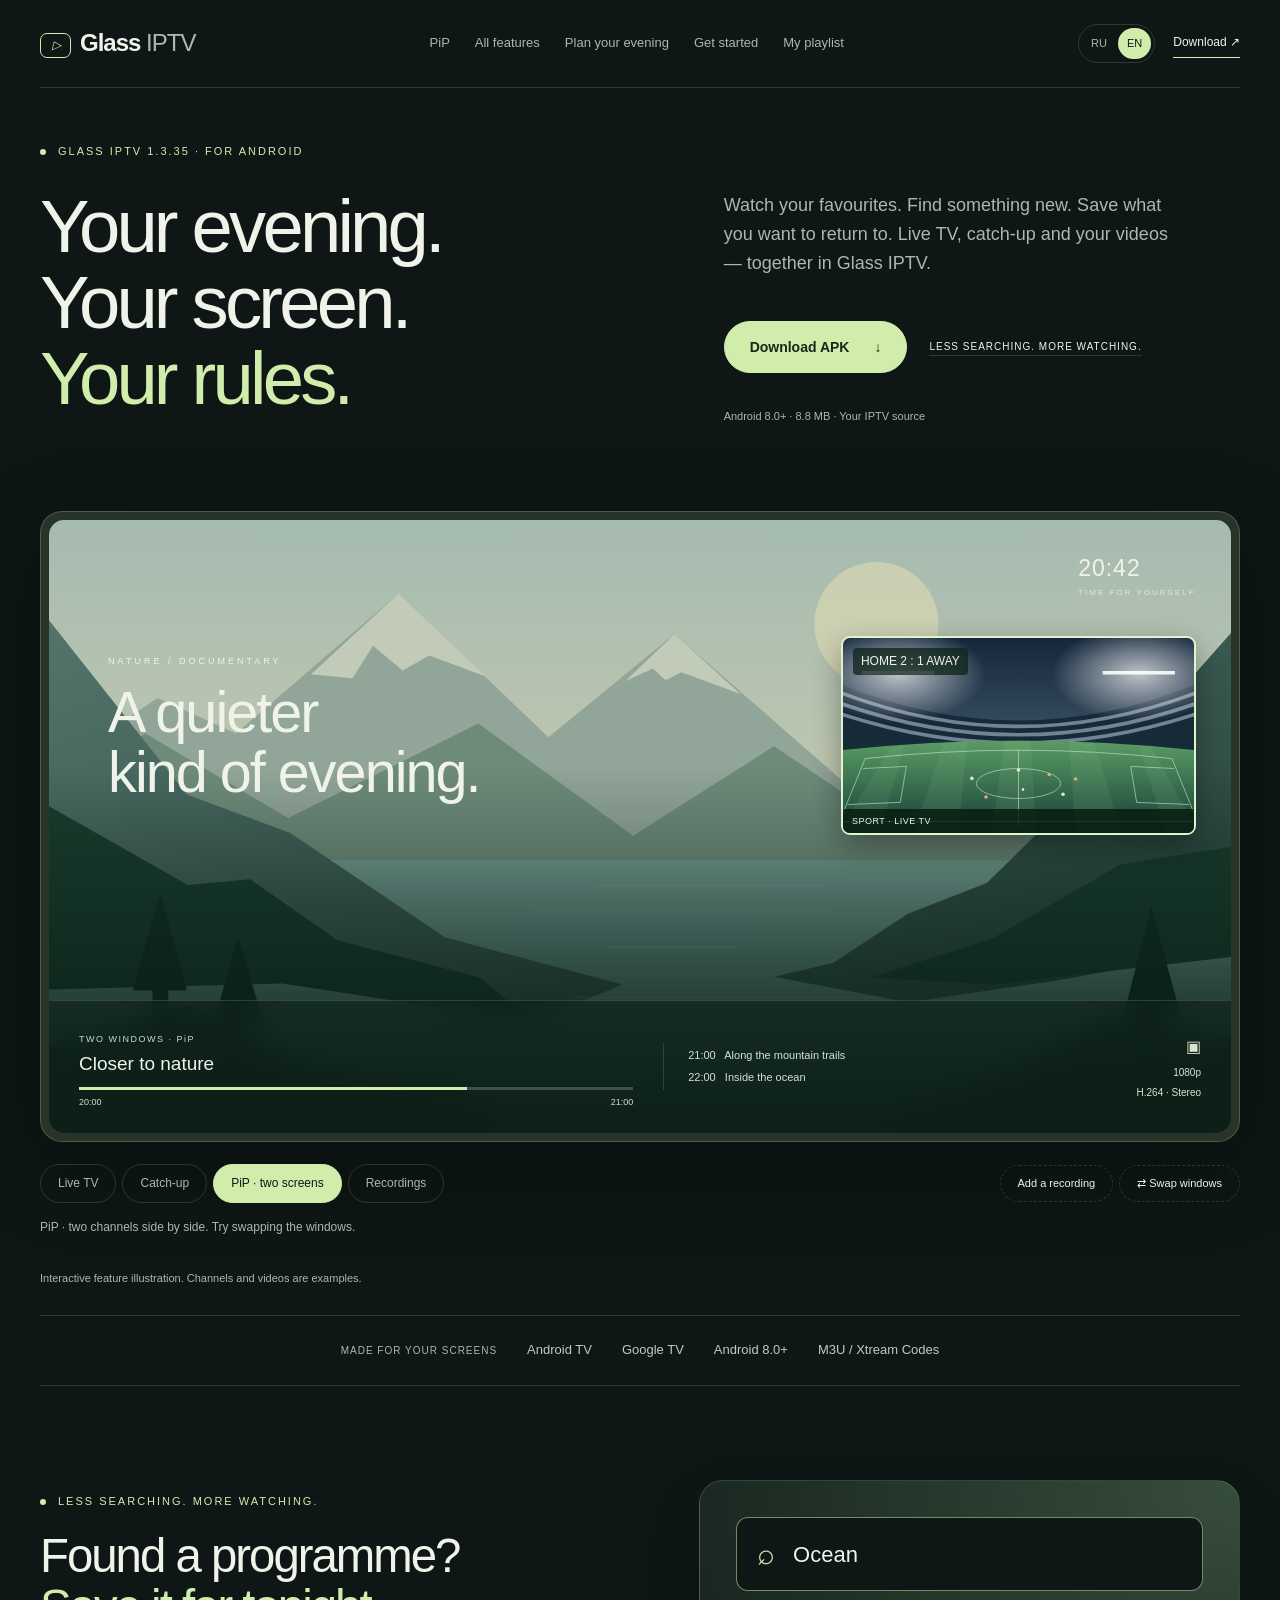
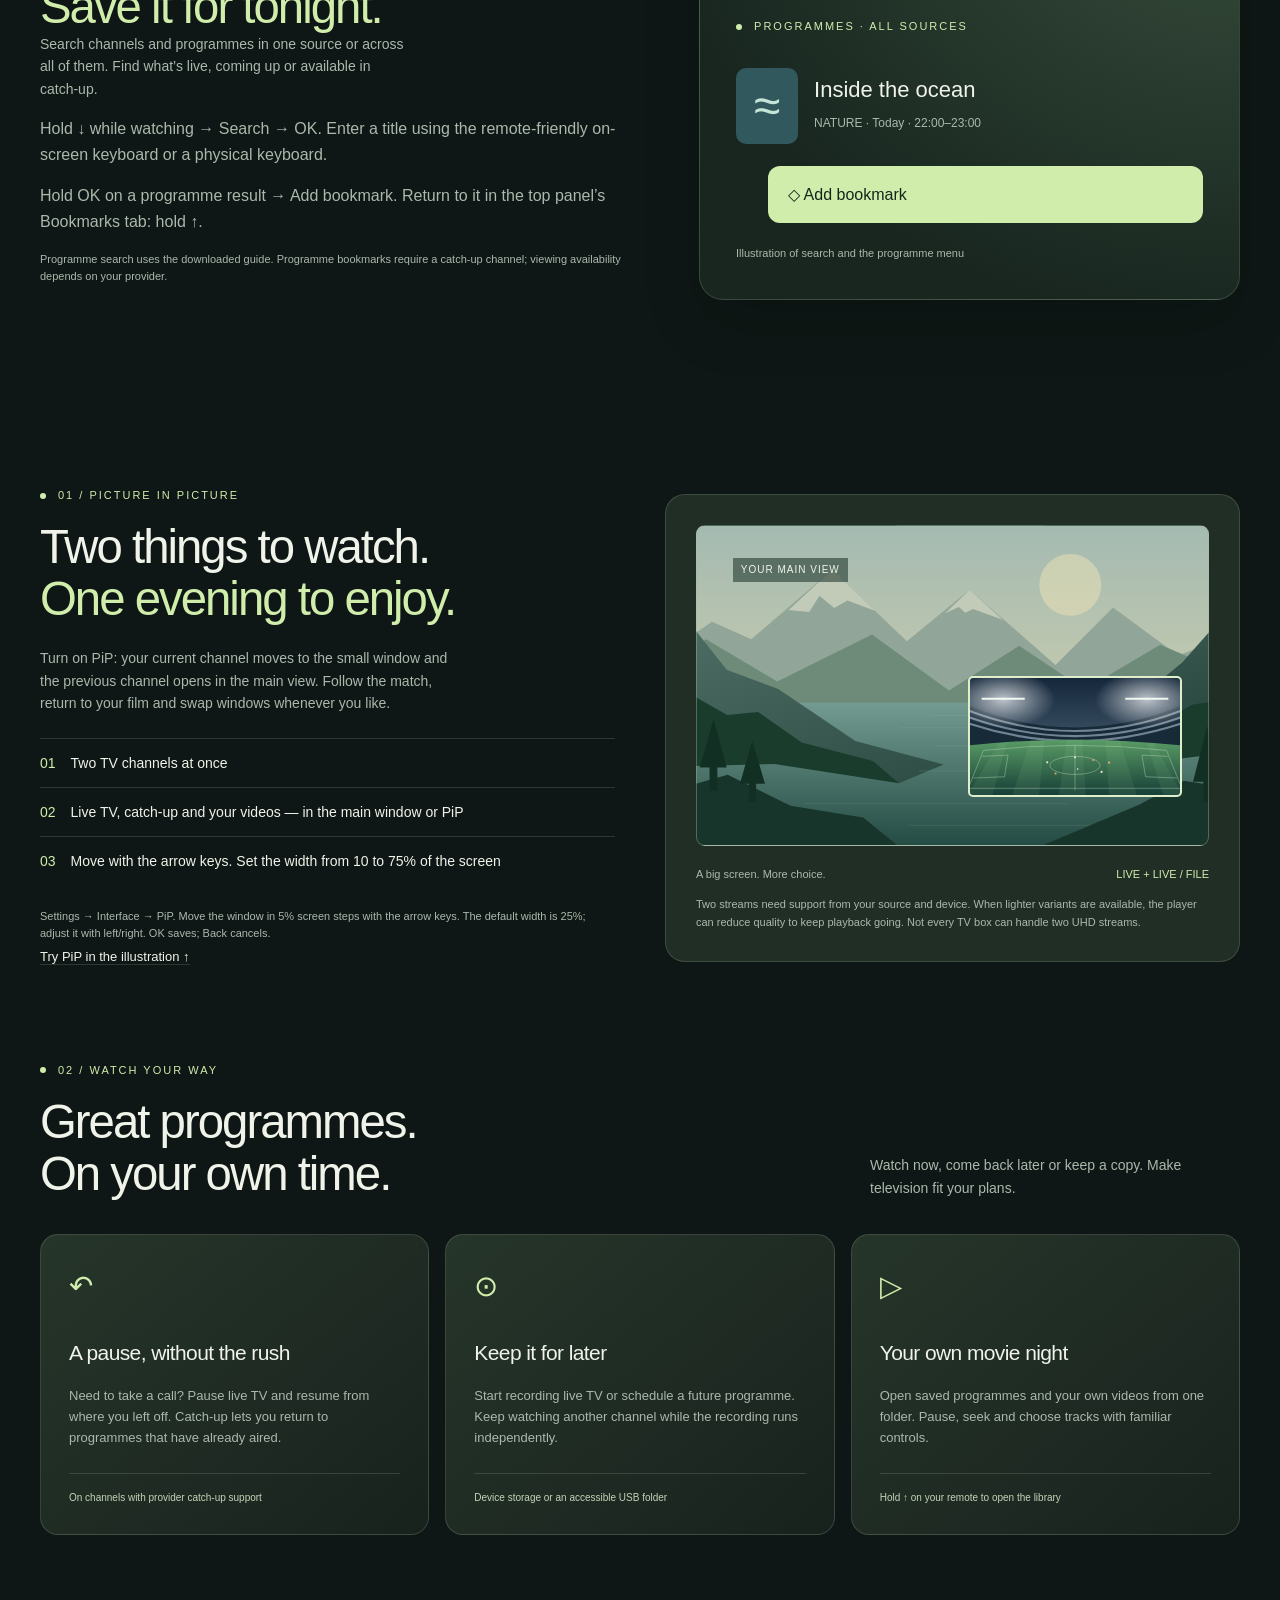
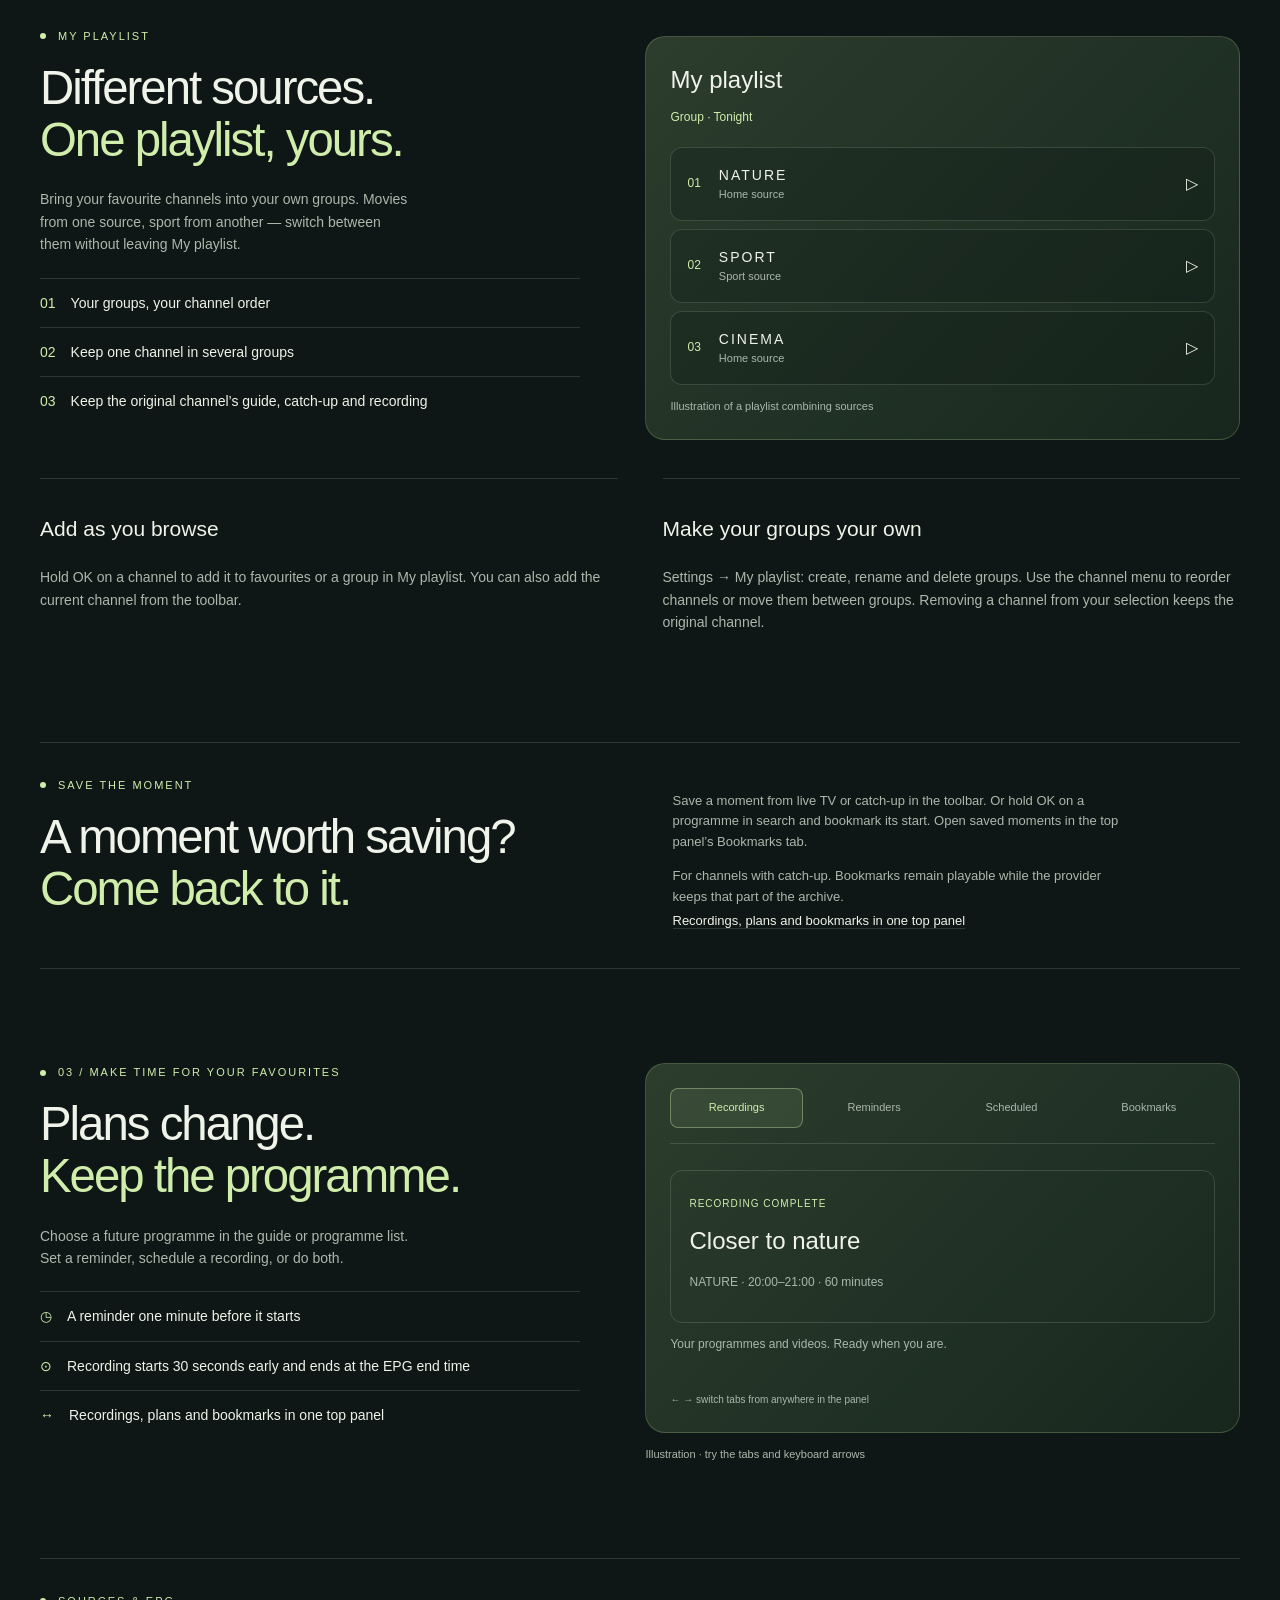
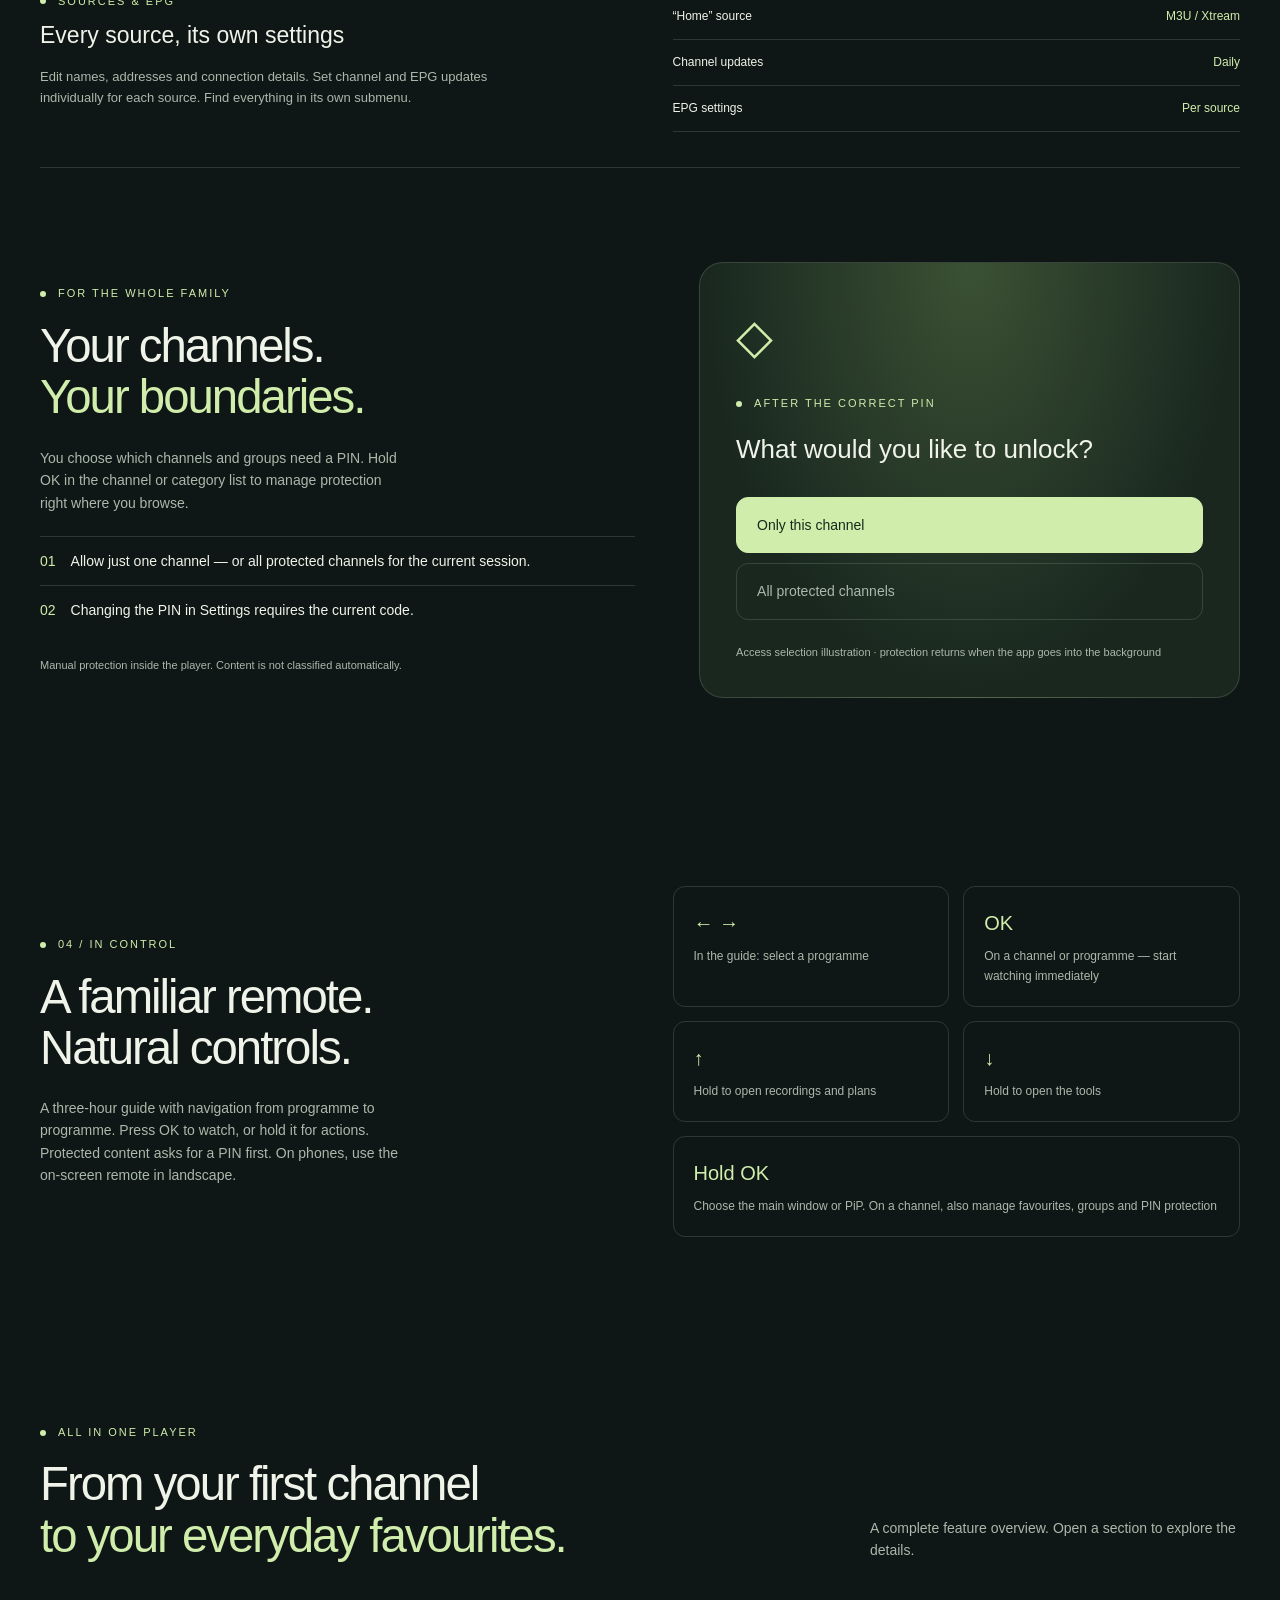
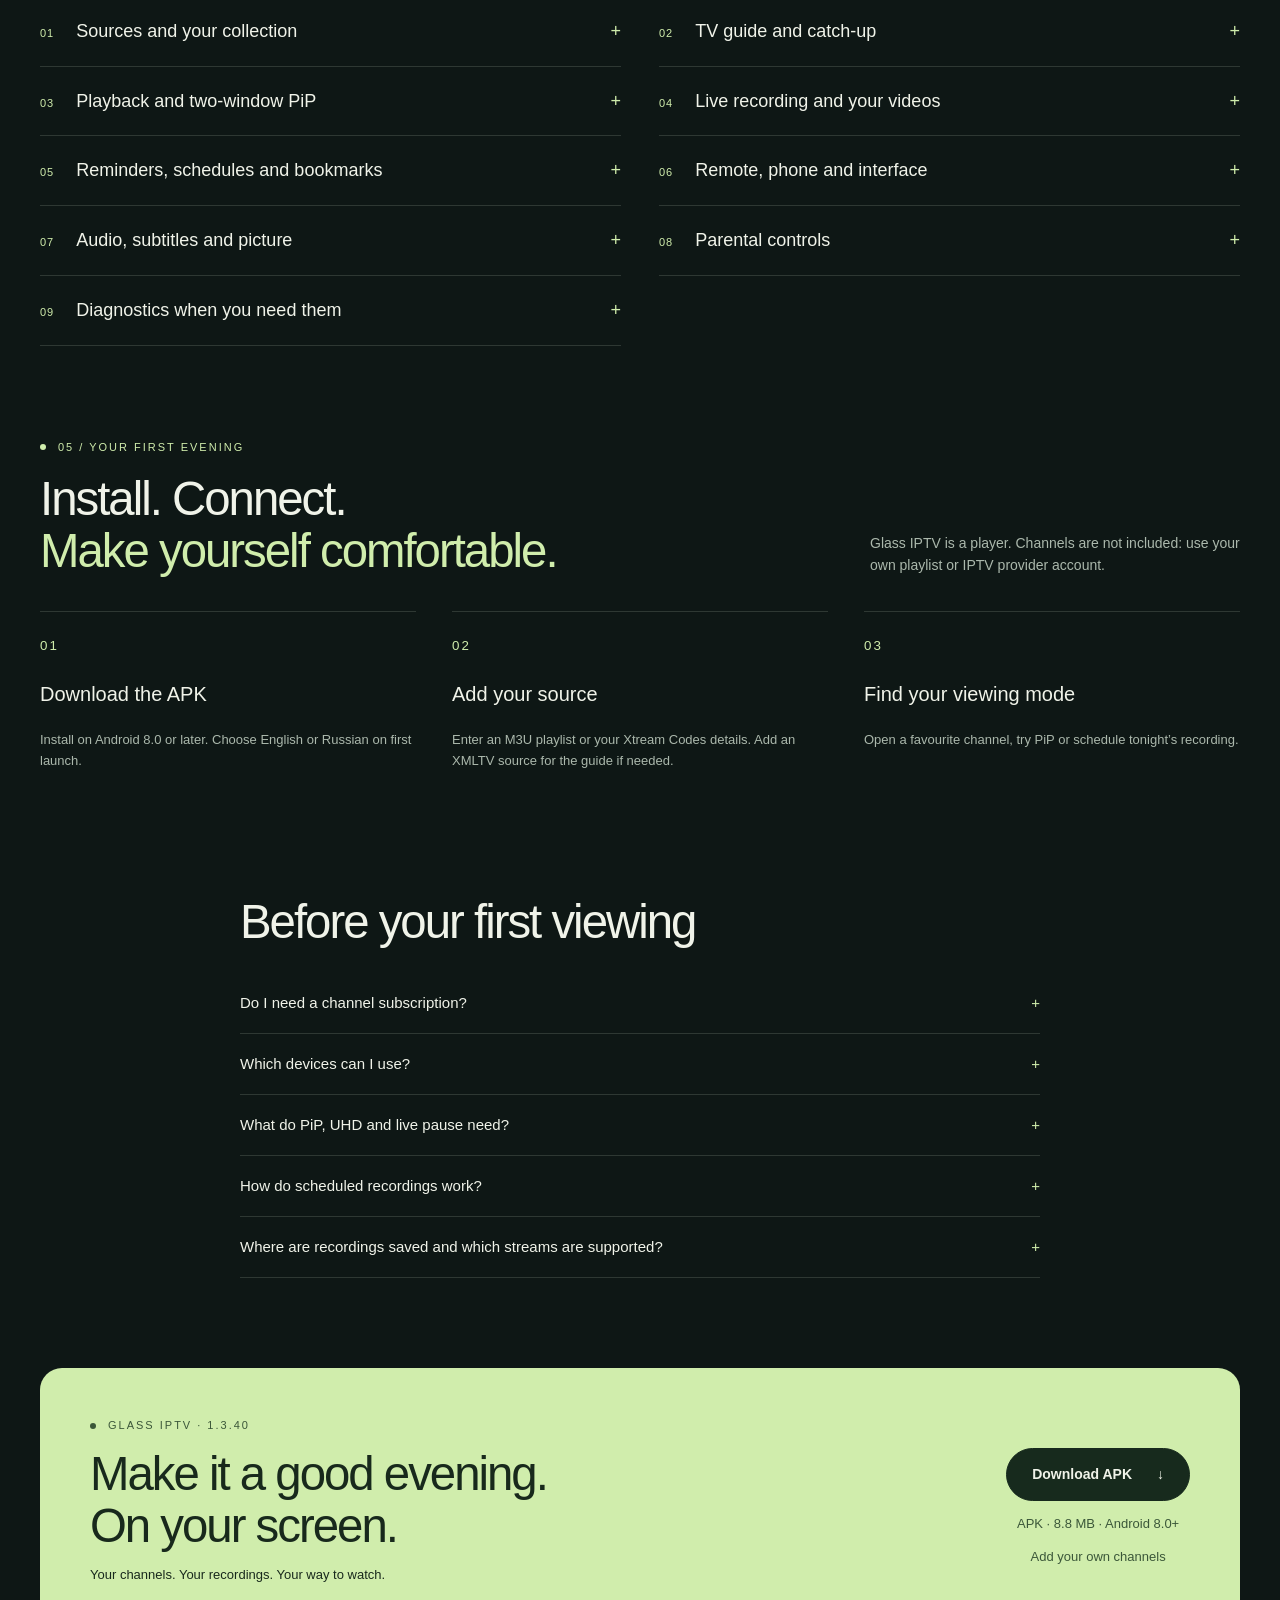
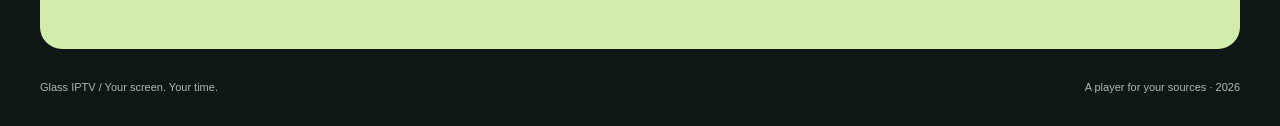
==== commit 755d439e: "Update index.html" ====
--- a/index.html
+++ b/index.html
@@ -2,7 +2,7 @@
 <html lang="ru"><head><meta charset="utf-8"><meta name="viewport" content="width=device-width,initial-scale=1"><meta name="theme-color" content="#0e1715"><meta name="description" content="Glass IPTV для Android TV: ваши плейлисты, два окна PiP, архив, запись по расписанию и PIN-защита. Скачайте APK и смотрите по-своему."><title>Glass IPTV — ваш вечер, ваши правила</title><link rel="stylesheet" href="style.css?v=1.3.35-promo3"><link rel="stylesheet" href="editorial.css?v=20261018b"><script src="translations.js?v=1.3.35-promo3" defer></script><script src="app.js?v=1.3.35-promo3" defer></script></head>
 <body><a class="skip" href="#main" data-i18n="skip">К содержимому</a>
 <header class="header wrap"><a class="brand" href="#main" aria-label="Glass IPTV"><i class="brand-icon" aria-hidden="true">▷</i><b>Glass</b> <span>IPTV</span></a><nav aria-label="Навигация" data-i18n-aria="navigation"><a href="#pip">PiP</a><a href="#all-features" data-i18n="catalogNav">Все функции</a><a href="#planning" data-i18n="planningNav">Планы на вечер</a><a href="#start" data-i18n="startNav">Как начать</a><a href="#personal" data-i18n="navPersonal">Мой плейлист</a></nav><div class="header-right"><div class="languages" role="group" aria-label="Язык / Language"><button type="button" data-lang="ru" lang="ru" aria-pressed="true">RU</button><button type="button" data-lang="en" lang="en" aria-pressed="false">EN</button></div><a class="header-cta" href="#download" data-i18n="headerDownload">Скачать ↗</a></div></header>
-<main id="main"><section class="hero wrap" aria-labelledby="hero-title"><div class="hero-editorial"><div class="hero-message"><div class="eyebrow" data-i18n="release">GLASS IPTV 1.3.35 · ДЛЯ ANDROID</div><h1 id="hero-title" data-i18n="headline">Ваш вечер.<br>Ваш экран.<br><em>Ваши правила.</em></h1><p class="hero-intro" data-i18n="intro">Смотрите любимое. Находите новое. Сохраняйте то, к чему хочется вернуться. Эфир, архив и ваши видео — вместе в Glass IPTV.</p><div class="actions"><a class="button" href="https://github.com/ggv1975yendt/GlassIPTV/releases/download/Glass-IPTV/Glass-IPTV-1.3.37-release.apk" download="Glass-IPTV-1.3.37.apk"><span data-i18n="download">Скачать APK</span><span aria-hidden="true">↓</span></a><a class="text-link" href="#search-story" data-i18n="searchLabel">МЕНЬШЕ ПОИСКОВ. БОЛЬШЕ КИНО.</a></div><p class="fine" data-i18n="heroFine">Android 8.0+ · 8,8 МБ · Ваш IPTV-источник</p></div></div>
+<main id="main"><section class="hero wrap" aria-labelledby="hero-title"><div class="hero-editorial"><div class="hero-message"><div class="eyebrow" data-i18n="release">GLASS IPTV 1.3.40 · ДЛЯ ANDROID</div><h1 id="hero-title" data-i18n="headline">Ваш вечер.<br>Ваш экран.<br><em>Ваши правила.</em></h1><p class="hero-intro" data-i18n="intro">Смотрите любимое. Находите новое. Сохраняйте то, к чему хочется вернуться. Эфир, архив и ваши видео — вместе в Glass IPTV.</p><div class="actions"><a class="button" href="https://github.com/ggv1975yendt/GlassIPTV/releases/download/Glass-IPTV/Glass-IPTV-1.3.40-release.apk" download="Glass-IPTV-1.3.40.apk"><span data-i18n="download">Скачать APK</span><span aria-hidden="true">↓</span></a><a class="text-link" href="#search-story" data-i18n="searchLabel">МЕНЬШЕ ПОИСКОВ. БОЛЬШЕ КИНО.</a></div><p class="fine" data-i18n="heroFine">Android 8.0+ · 8,8 МБ · Ваш IPTV-источник</p></div></div>
 <div class="showcase" id="demo"><div class="screen" role="img" aria-label="Иллюстрация PiP: природа в основном окне и матч в малом" data-i18n-aria="screenAlt"><img class="scene" id="main-scene" src="nature.svg" alt="" width="1200" height="650"><div class="screen-clock">20:42<small data-i18n="screenEvening">ВРЕМЯ ДЛЯ СЕБЯ</small></div><div class="scene-copy"><small id="scene-kicker">NATURE / DOCUMENTARY</small><strong id="scene-title">Там, где<br>тише.</strong></div><div class="pip-window" id="pip-window"><img id="pip-scene" src="stadium.svg" alt="" width="1200" height="650"><div class="pip-score" id="pip-score">HOME 2 : 1 AWAY</div><div class="pip-tag" id="pip-tag">SPORT · ПРЯМОЙ ЭФИР</div></div><div class="screen-info"><div><small id="mode-label">ДВА ОКНА · PiP</small><h3 id="program-title">Наедине с природой</h3><div class="progress"><i id="progress-fill"></i></div><div class="time-row"><span id="time-start">20:00</span><span id="time-end">21:00</span></div></div><div class="screen-next"><p data-i18n="next1">21:00 &nbsp; По тропам Алтая</p><p data-i18n="next2">22:00 &nbsp; Океан изнутри</p></div><div class="quality"><b id="mode-symbol">↶</b><br>1080p<br>H.264 · Stereo</div></div></div></div>
 <div class="mode-bar"><div class="mode-buttons" role="group" aria-label="Режимы просмотра" data-i18n-aria="modesAlt"><button type="button" data-mode="live" aria-pressed="false" data-i18n="live">Эфир</button><button type="button" data-mode="archive" aria-pressed="false" data-i18n="archive">Архив</button><button type="button" data-mode="pip" aria-pressed="true">PiP · <span data-i18n="twoScreens">два окна</span></button><button type="button" data-mode="recording" aria-pressed="false" data-i18n="recordings">Записи</button></div><div class="pip-actions" id="pip-actions"><button type="button" id="pip-kind" aria-pressed="false" data-i18n="mixButton">Добавить запись</button><button type="button" id="pip-swap" data-i18n="swapButton">⇄ Поменять окна</button></div></div><p class="demo-caption" id="demo-caption" aria-live="polite"></p><p class="fine" data-i18n="illustration">Интерактивная иллюстрация возможностей. Каналы и видео приведены для примера.</p>
 <div class="platforms"><small data-i18n="madeFor">ДЛЯ ВАШИХ ЭКРАНОВ</small><span>Android TV</span><span>Google TV</span><span>Android 8.0+</span><span>M3U / Xtream Codes</span></div></section>
@@ -18,4 +18,4 @@
 <section class="section wrap" id="controls"><div class="controls-grid"><div><div class="eyebrow" data-i18n="controlsLabel">04 / УПРАВЛЕНИЕ</div><h2 data-i18n="controlsTitle">Знакомый пульт.<br>Понятные движения.</h2><p class="body-copy" style="margin-top:23px" data-i18n="controlsCopy">В телегиде — три часа программы и переход между передачами. Короткое OK открывает просмотр, долгое — действия. Защищённый контент сначала запросит PIN. На телефоне — экранный пульт в горизонтальном режиме.</p></div><div class="keys"><div class="key"><kbd>← →</kbd><p data-i18n="keyGuide">В телегиде — выбрать передачу</p></div><div class="key"><kbd>OK</kbd><p data-i18n="keyOk">На канале или передаче — сразу открыть просмотр</p></div><div class="key"><kbd>↑</kbd><p data-i18n="keyUp">Удержать — записи и планы</p></div><div class="key"><kbd>↓</kbd><p data-i18n="keyDown">Удержать — инструменты</p></div><div class="key"><kbd  data-i18n="holdOkLabel">Удержать OK</kbd><p  data-i18n="keyHoldOk">Выбрать основное окно или PiP. На канале — также избранное, группы и PIN-защита</p></div></div></div></section>
 <section class="section wrap" id="all-features"><div class="section-heading"><div><div class="eyebrow" data-i18n="catalogLabel">ВСЁ В ОДНОМ ПЛЕЕРЕ</div><h2 data-i18n="catalogTitle">От первого канала<br><em>до ваших привычек.</em></h2></div><p data-i18n="catalogCopy">Полный обзор возможностей. Откройте раздел, чтобы узнать подробности.</p></div><div class="feature-catalog"><details><summary><span class="catalog-number">01</span><span data-i18n="catalog_sources">Источники и личная коллекция</span></summary><ul><li data-i18n="catalog_sources_0">M3U по адресу или из файла, подключение через Xtream Codes; несколько источников в одном приложении.</li><li data-i18n="catalog_sources_1">Категории, избранное, история просмотра и поиск каналов и передач.</li><li data-i18n="catalog_sources_2">«Мой плейлист» объединяет выбранные каналы из разных источников. Создавайте и переименовывайте группы, меняйте порядок, перемещайте и удаляйте каналы из подборки.</li><li data-i18n="catalog_sources_3">Редактирование названия, адреса и данных подключения. Обновление вручную, по расписанию и при запуске — отдельно для каждого источника.</li></ul></details><details><summary><span class="catalog-number">02</span><span data-i18n="catalog_guide">Телегид и архив</span></summary><ul><li data-i18n="catalog_guide_0">EPG из XMLTV, в том числе gzip; отдельный адрес и настройки обновления для каждого источника, принудительное обновление.</li><li data-i18n="catalog_guide_1">Трёхчасовой телегид с переходом стрелками между передачами, описания программ и список передач выбранного канала.</li><li data-i18n="catalog_guide_2">Архив прошедших передач, выбор времени, пауза и перемотка. Пауза эфира с продолжением через архив — при поддержке провайдера.</li><li data-i18n="catalog_guide_3">Автоматическое обновление EPG можно отключить для каждого источника; ручное обновление остаётся доступным. Отключение отменяет соответствующие задания и повторные попытки.</li></ul></details><details><summary><span class="catalog-number">03</span><span data-i18n="catalog_windows">Просмотр и два окна PiP</span></summary><ul><li data-i18n="catalog_windows_0">Открывайте эфир, архив или локальное видео в основном либо дополнительном окне. Меняйте окна местами, скрывайте или закрывайте PiP; звук идёт из основного окна.</li><li data-i18n="catalog_windows_1">Настройка положения и размера PiP с пульта: шаг 5%, ширина по умолчанию 25%, диапазон 10–75%.</li><li data-i18n="catalog_windows_2">Автоматический выбор более лёгкого видеоварианта при проблемах воспроизведения, если он доступен в потоке. При нехватке ресурсов — освобождение PiP для восстановления основного просмотра.</li><li data-i18n="catalog_windows_3">При включении PiP текущий канал переходит в малое окно, предыдущий — в основное. Если предыдущего нет, открывается копия текущего.</li></ul></details><details><summary><span class="catalog-number">04</span><span data-i18n="catalog_record">Запись эфира и свои видео</span></summary><ul><li data-i18n="catalog_record_0">Начните запись вручную или запланируйте будущую передачу из телегида либо списка программ. Запись одного канала работает независимо от просмотра.</li><li data-i18n="catalog_record_1">Папка Movies/GlassIPTV по умолчанию; выбор доступной папки, в том числе на USB. Каталог показывает записи и другие обнаруженные видеофайлы.</li><li data-i18n="catalog_record_2">Пауза, перемотка с ускорением при удержании, дорожки и субтитры. Удаление записи из каталога удаляет и файл.</li><li data-i18n="catalog_record_3">Остановка вручную и окончание по расписанию завершают запись. Запись поддерживает прямой MPEG-TS и незашифрованный HLS с TS-сегментами.</li></ul></details><details><summary><span class="catalog-number">05</span><span data-i18n="catalog_plans">Напоминания, расписание и закладки</span></summary><ul><li data-i18n="catalog_plans_0">Создавайте напоминания и запланированные записи из телегида и панели передач. Напоминание появляется по центру экрана; в фоне — уведомление.</li><li data-i18n="catalog_plans_1">Записи, напоминания, запланированные записи и закладки собраны в четырёх вкладках верхней панели. Стрелки влево/вправо переключают вкладки без перехода на заголовок.</li><li data-i18n="catalog_plans_2">Удаляйте напоминания и отменяйте будущие записи; устаревшие напоминания очищаются автоматически. Для фоновых задач нужны доступный поток, накопитель и разрешения Android.</li><li data-i18n="catalog_plans_3">Запись по расписанию начинается за 30 секунд до передачи и заканчивается по EPG. Запас учитывается при проверке пересечений: одновременно записывается один канал.</li><li data-i18n="catalog_plans_4">Сохраняйте закладки моментов эфира и архива через инструменты. Открывайте и удаляйте их во вкладке «Закладки»; при открытии проверяются срок архива и PIN.</li></ul></details><details><summary><span class="catalog-number">06</span><span data-i18n="catalog_control">Пульт, телефон и интерфейс</span></summary><ul><li data-i18n="catalog_control_0">Короткое OK — просмотр; долгое OK — действия и выбор окна. Удержание вверх открывает записи и планы, вниз — инструменты.</li><li data-i18n="catalog_control_1">Ввод номера канала со сменой источника; возврат к предыдущему просмотру, включая видеофайлы.</li><li data-i18n="catalog_control_2">Русский и английский языки, выбор при первом запуске. Масштаб интерфейса, прозрачность панелей, анимации и положение экранного пульта.</li><li data-i18n="catalog_control_3">Управление D-pad на ТВ и прозрачный экранный пульт на телефоне. Приложение всегда работает в горизонтальной ориентации.</li></ul></details><details><summary><span class="catalog-number">07</span><span data-i18n="catalog_audio">Звук, субтитры и изображение</span></summary><ul><li data-i18n="catalog_audio_0">Выбор аудиодорожки, субтитров и формата изображения. Системное или программное декодирование аудио выбирается вручную.</li><li data-i18n="catalog_audio_1">Поддержка конкретных видеоформатов, UHD и двух одновременных потоков зависит от устройства, декодера и источника.</li></ul></details><details><summary><span class="catalog-number">08</span><span data-i18n="catalog_parental">Родительский контроль</span></summary><ul><li data-i18n="catalog_parental_0">Защитите отдельный канал или категорию долгим OK. Для изменения защиты требуется PIN, даже если просмотр уже разрешён.</li><li data-i18n="catalog_parental_1">Начальный PIN — 0000. Смена в Settings требует действующего кода. После проверки разрешите один канал или все защищённые каналы на сеанс.</li><li data-i18n="catalog_parental_2">Проверка доступа действует и при открытии в PiP. Автоматического определения взрослого контента нет; сторонние видеофайлы не классифицируются.</li></ul></details><details><summary><span class="catalog-number">09</span><span data-i18n="catalog_diagnostics">Диагностика по необходимости</span></summary><ul><li data-i18n="catalog_diagnostics_0">Диагностика доступна в скрытых настройках. По умолчанию выключена; включайте её для проверки проблемы и выключайте после. Выбор сохраняется.</li><li data-i18n="catalog_diagnostics_1">Журналы в Download/GlassIPTV: события плееров, варианты качества и ошибки декодеров. Адреса потоков и PIN не записываются.</li><li data-i18n="catalog_diagnostics_2">Ограниченный объём журнала и фоновая запись пакетами. После выключения завершается последняя выгрузка и останавливается рабочий поток.</li></ul></details></div></section>
 <section class="wrap" id="start"><div class="section-heading"><div><div class="eyebrow" data-i18n="startLabel">05 / ВАШ ПЕРВЫЙ ВЕЧЕР</div><h2 data-i18n="startTitle">Установите. Подключите.<br><em>Устройтесь поудобнее.</em></h2></div><p data-i18n="sourceNote">Glass IPTV — плеер. Каналы не включены: используйте свой плейлист или доступ от IPTV-провайдера.</p></div><div class="steps"><article class="step"><small>01</small><h3 data-i18n="step1">Скачайте APK</h3><p data-i18n="step1Copy">Установите на Android 8.0 или новее. При первом запуске выберите русский или английский язык.</p></article><article class="step"><small>02</small><h3 data-i18n="step2">Добавьте источник</h3><p data-i18n="step2Copy">Укажите M3U-плейлист или данные Xtream Codes. Для телегида при необходимости добавьте XMLTV.</p></article><article class="step"><small>03</small><h3 data-i18n="step3">Выберите свой режим</h3><p data-i18n="step3Copy">Откройте любимый канал, попробуйте PiP или запланируйте запись на вечер.</p></article></div></section>
-<section class="section faq wrap" aria-labelledby="faq-title"><h2 id="faq-title" data-i18n="faqTitle">Перед первым просмотром</h2><details><summary data-i18n="q0">Нужна ли подписка на каналы?</summary><p data-i18n="a0">Приложение не продаёт и не предоставляет каналы. Нужен ваш M3U-плейлист или доступ Xtream Codes. Условия доступа, программа передач и архив зависят от выбранного источника.</p></details><details><summary data-i18n="q1">На каких устройствах можно смотреть?</summary><p data-i18n="a1">Android TV, Google TV и телефоны с Android 8.0+. На телефоне приложение работает в горизонтальной ориентации с экранным пультом. Поддержка форматов зависит от устройства и декодера.</p></details><details><summary data-i18n="q2">Что нужно для PiP, UHD и паузы эфира?</summary><p data-i18n="a2">Для двух телеканалов источник должен допускать одновременные подключения, а устройство — декодировать два потока. Можно сочетать эфир, архив и локальное видео. При наличии более лёгких вариантов плеер умеет снижать качество; единственный UHD-поток не превращается в HD. Два UHD на каждой приставке не гарантируются. Пауза эфира доступна на каналах с архивом провайдера.</p></details><details><summary data-i18n="q3">Как работает запись по расписанию?</summary><p data-i18n="a3">Выберите будущую передачу в телегиде или списке программ. Запись начинается за 30 секунд до её начала и заканчивается по EPG. На Android 12+ может понадобиться разрешение на точные таймеры. Устройство должно быть включено, поток и папка — доступны. Фоновые ограничения Android могут влиять на запуск; после принудительной остановки приложения запись не гарантируется.</p></details><details><summary data-i18n="q4">Куда сохраняются записи и какие потоки поддерживаются?</summary><p data-i18n="a4">По умолчанию — Movies/GlassIPTV. Можно выбрать другую доступную папку, в том числе USB. Одновременно записывается один канал. Запись поддерживает прямой MPEG-TS и незашифрованный HLS с TS-сегментами; воспроизведение ваших файлов зависит от поддержки их формата.</p></details></section><section class="download wrap" id="download"><div><div class="eyebrow">GLASS IPTV · 1.3.35</div><h2 data-i18n="downloadTitle">Хорошего вечера.<br>На вашем экране.</h2><p data-i18n="downloadCopy">Ваши каналы. Ваши записи. Ваш способ смотреть.</p></div><div class="download-side"><a class="button" href="https://github.com/ggv1975yendt/GlassIPTV/releases/download/Glass-IPTV/Glass-IPTV-1.3.37-release.apk" download="Glass-IPTV-1.3.37.apk"><span data-i18n="download">Скачать APK</span><span aria-hidden="true">↓</span></a><p class="fine" data-i18n="downloadFine">APK · 8,8 МБ · Android 8.0+</p><p class="fine" data-i18n="downloadSource">Каналы подключаются отдельно</p></div></section></main><footer class="footer wrap"><span>Glass IPTV <span data-i18n="footer">/ Ваш экран. Ваше время.</span></span><span data-i18n="footerRight">Плеер для ваших источников · 2026</span></footer></body></html>
+<section class="section faq wrap" aria-labelledby="faq-title"><h2 id="faq-title" data-i18n="faqTitle">Перед первым просмотром</h2><details><summary data-i18n="q0">Нужна ли подписка на каналы?</summary><p data-i18n="a0">Приложение не продаёт и не предоставляет каналы. Нужен ваш M3U-плейлист или доступ Xtream Codes. Условия доступа, программа передач и архив зависят от выбранного источника.</p></details><details><summary data-i18n="q1">На каких устройствах можно смотреть?</summary><p data-i18n="a1">Android TV, Google TV и телефоны с Android 8.0+. На телефоне приложение работает в горизонтальной ориентации с экранным пультом. Поддержка форматов зависит от устройства и декодера.</p></details><details><summary data-i18n="q2">Что нужно для PiP, UHD и паузы эфира?</summary><p data-i18n="a2">Для двух телеканалов источник должен допускать одновременные подключения, а устройство — декодировать два потока. Можно сочетать эфир, архив и локальное видео. При наличии более лёгких вариантов плеер умеет снижать качество; единственный UHD-поток не превращается в HD. Два UHD на каждой приставке не гарантируются. Пауза эфира доступна на каналах с архивом провайдера.</p></details><details><summary data-i18n="q3">Как работает запись по расписанию?</summary><p data-i18n="a3">Выберите будущую передачу в телегиде или списке программ. Запись начинается за 30 секунд до её начала и заканчивается по EPG. На Android 12+ может понадобиться разрешение на точные таймеры. Устройство должно быть включено, поток и папка — доступны. Фоновые ограничения Android могут влиять на запуск; после принудительной остановки приложения запись не гарантируется.</p></details><details><summary data-i18n="q4">Куда сохраняются записи и какие потоки поддерживаются?</summary><p data-i18n="a4">По умолчанию — Movies/GlassIPTV. Можно выбрать другую доступную папку, в том числе USB. Одновременно записывается один канал. Запись поддерживает прямой MPEG-TS и незашифрованный HLS с TS-сегментами; воспроизведение ваших файлов зависит от поддержки их формата.</p></details></section><section class="download wrap" id="download"><div><div class="eyebrow">GLASS IPTV · 1.3.40</div><h2 data-i18n="downloadTitle">Хорошего вечера.<br>На вашем экране.</h2><p data-i18n="downloadCopy">Ваши каналы. Ваши записи. Ваш способ смотреть.</p></div><div class="download-side"><a class="button" href="https://github.com/ggv1975yendt/GlassIPTV/releases/download/Glass-IPTV/Glass-IPTV-1.3.40-release.apk" download="Glass-IPTV-1.3.40.apk"><span data-i18n="download">Скачать APK</span><span aria-hidden="true">↓</span></a><p class="fine" data-i18n="downloadFine">APK · 8,8 МБ · Android 8.0+</p><p class="fine" data-i18n="downloadSource">Каналы подключаются отдельно</p></div></section></main><footer class="footer wrap"><span>Glass IPTV <span data-i18n="footer">/ Ваш экран. Ваше время.</span></span><span data-i18n="footerRight">Плеер для ваших источников · 2026</span></footer></body></html>
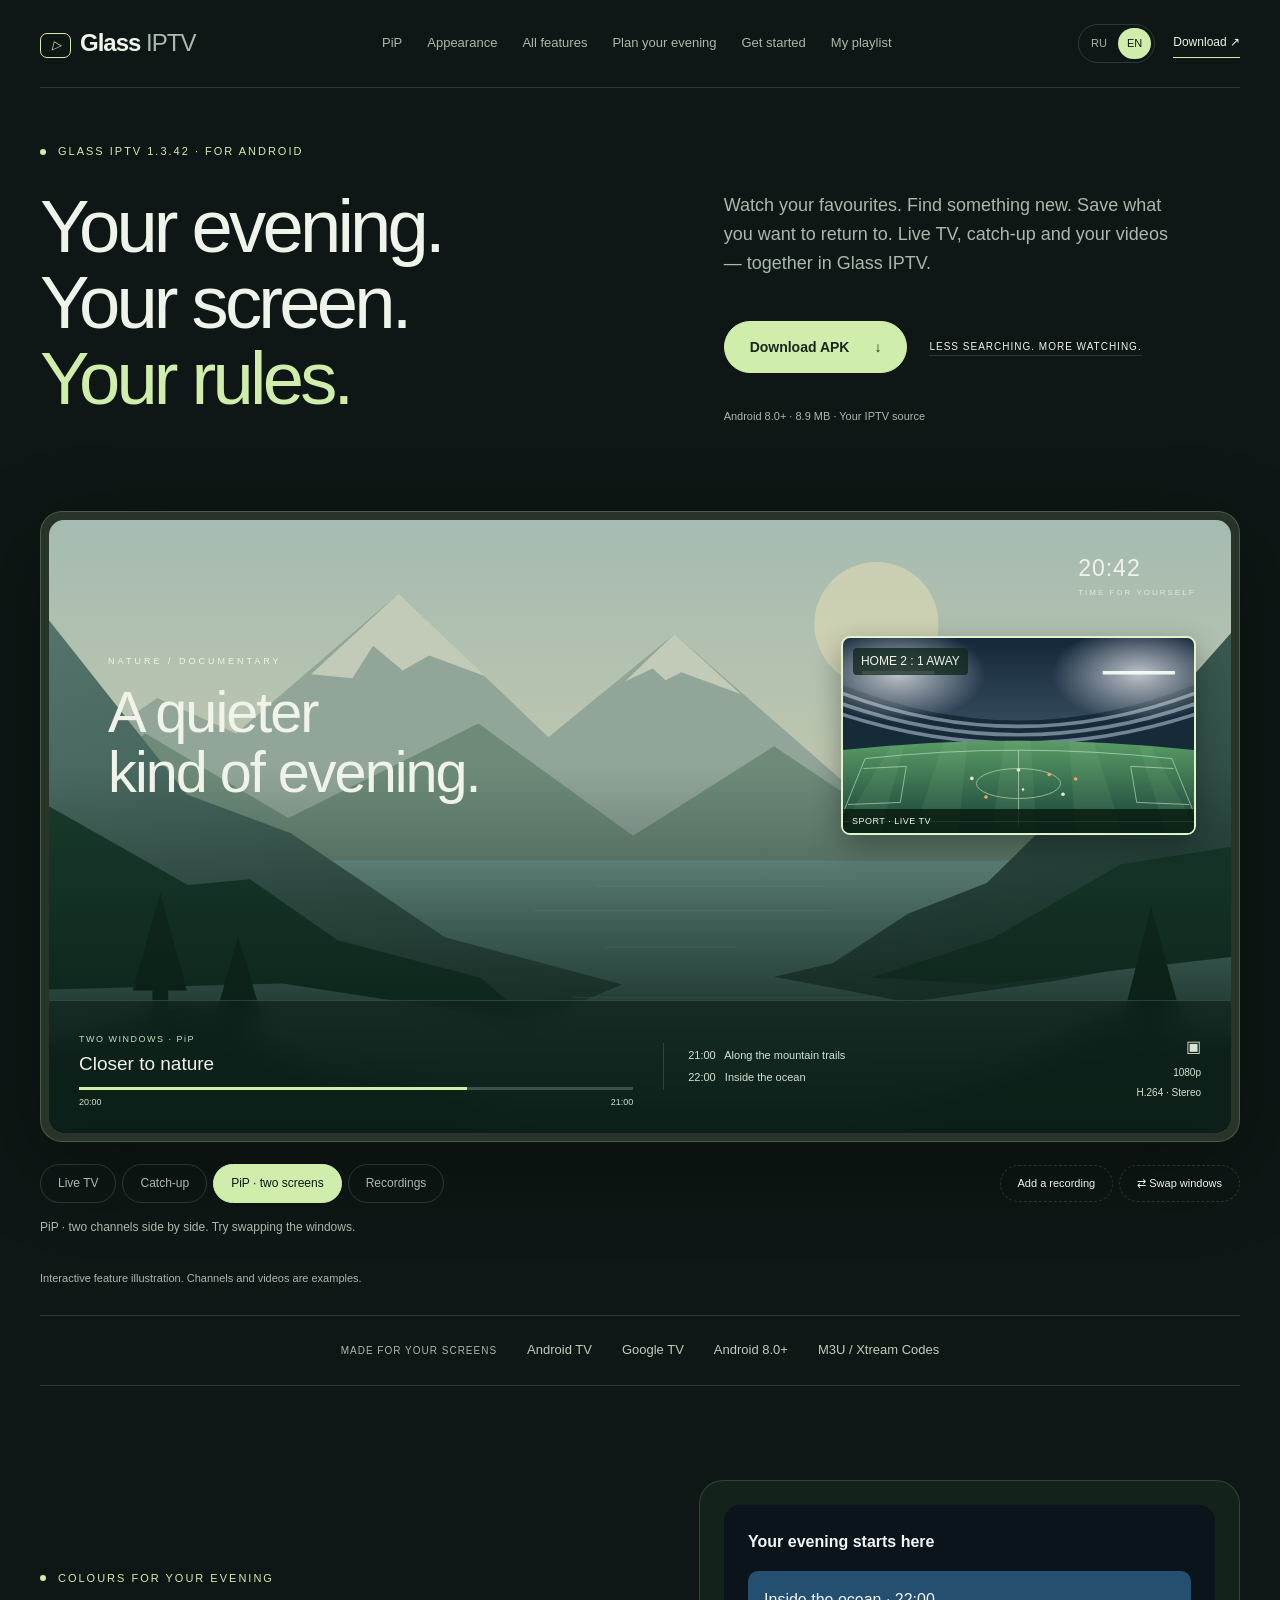
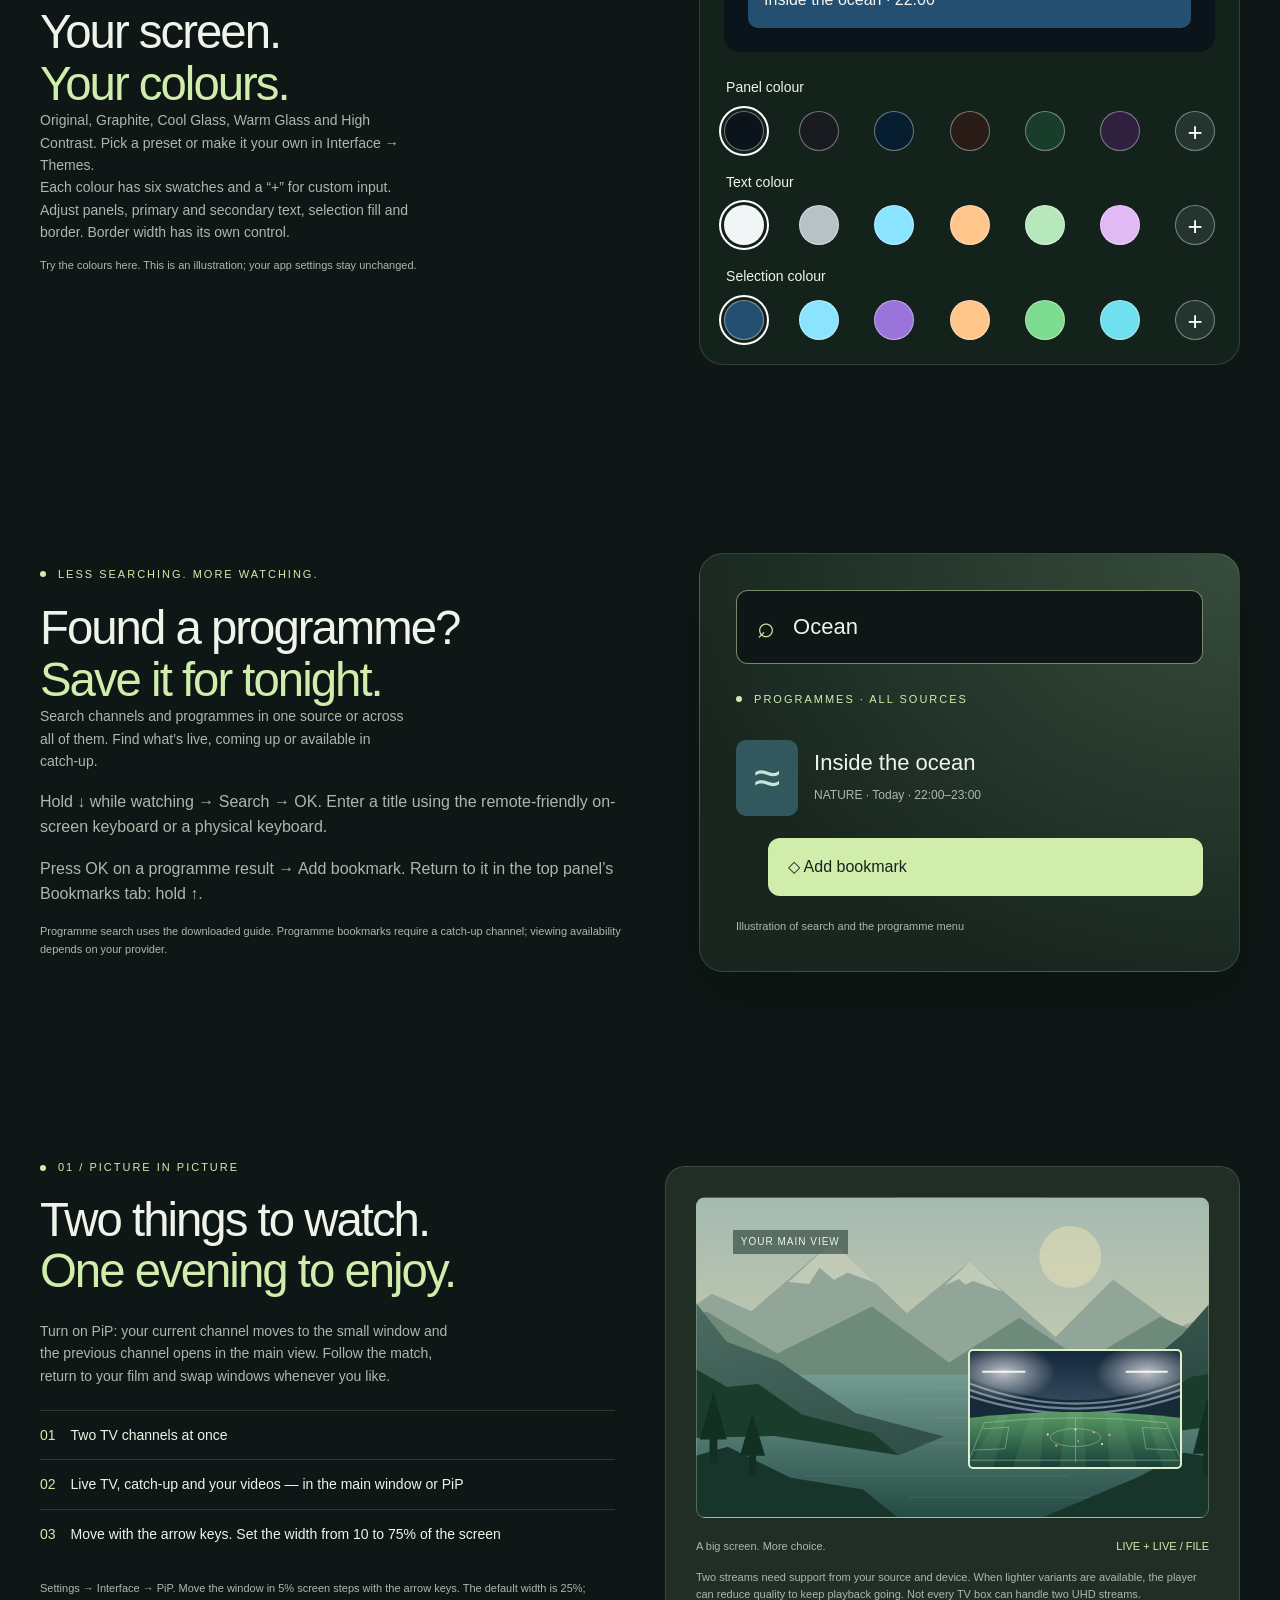
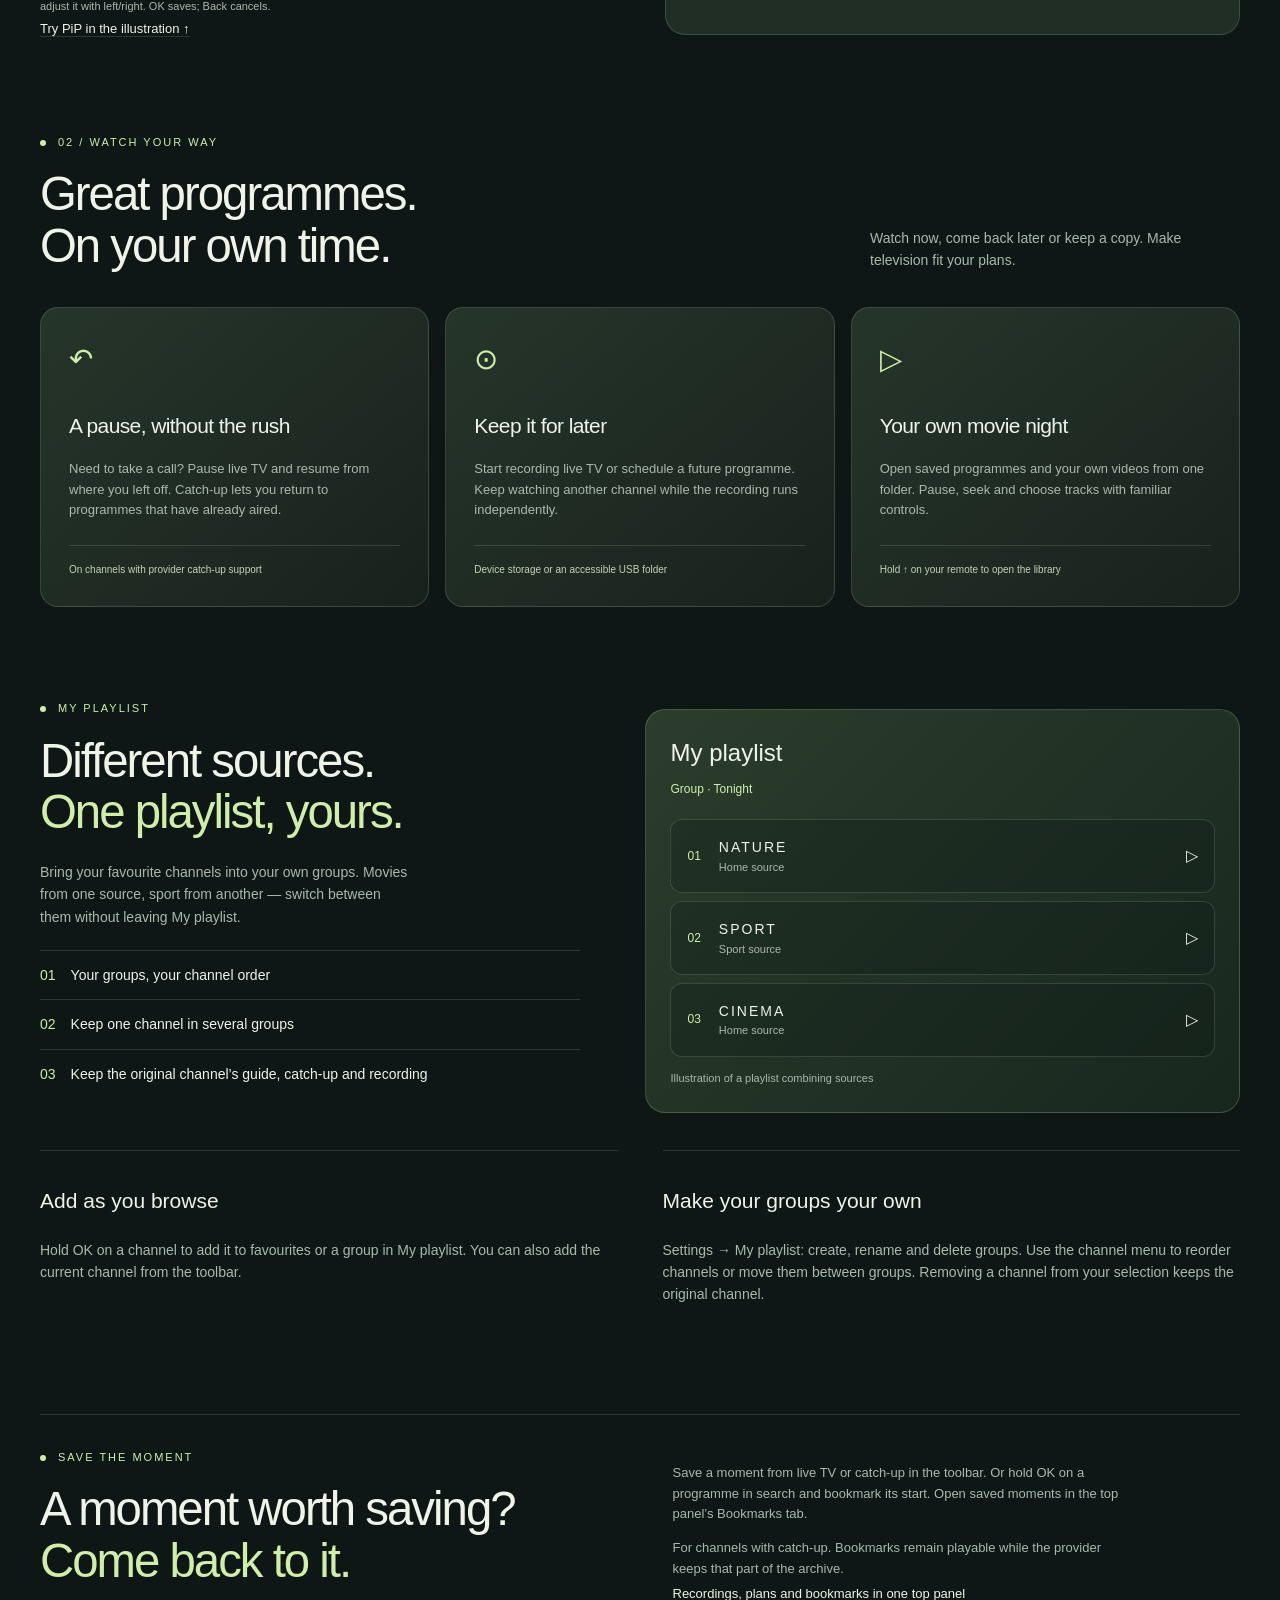
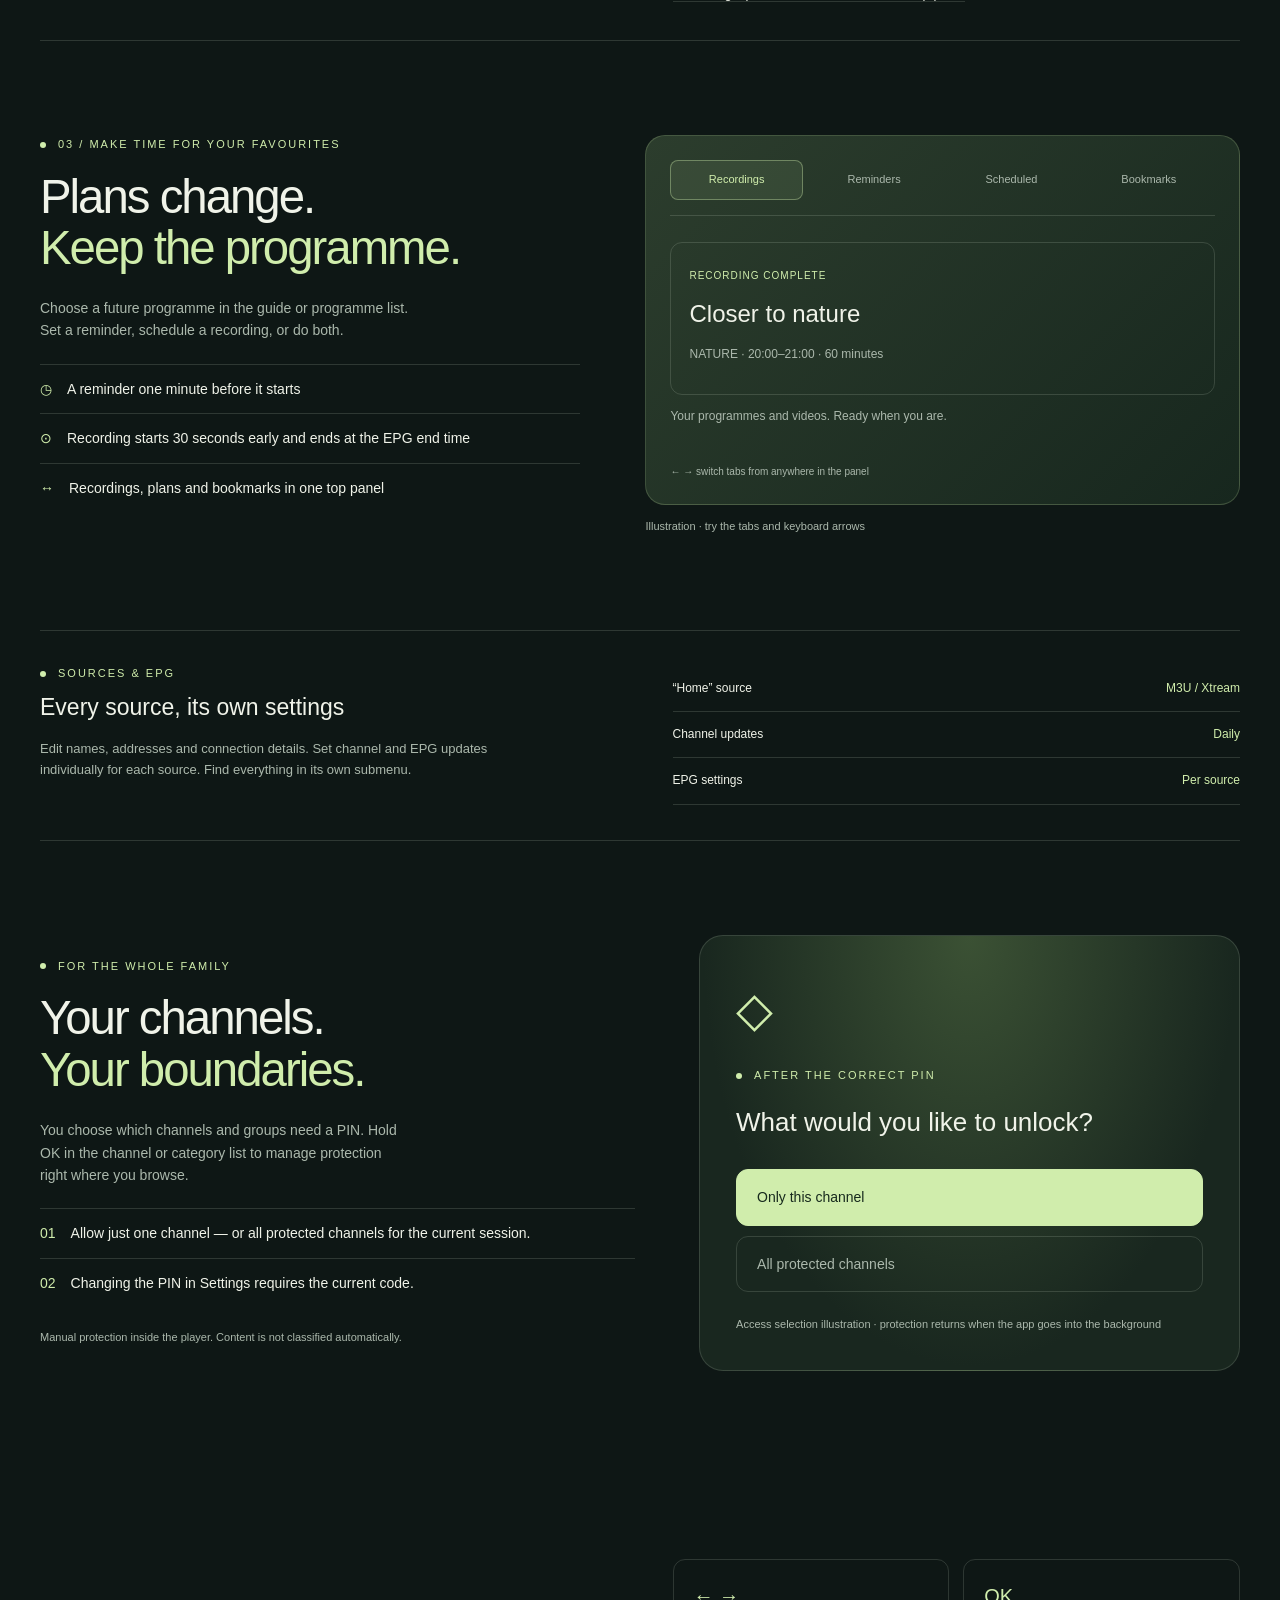
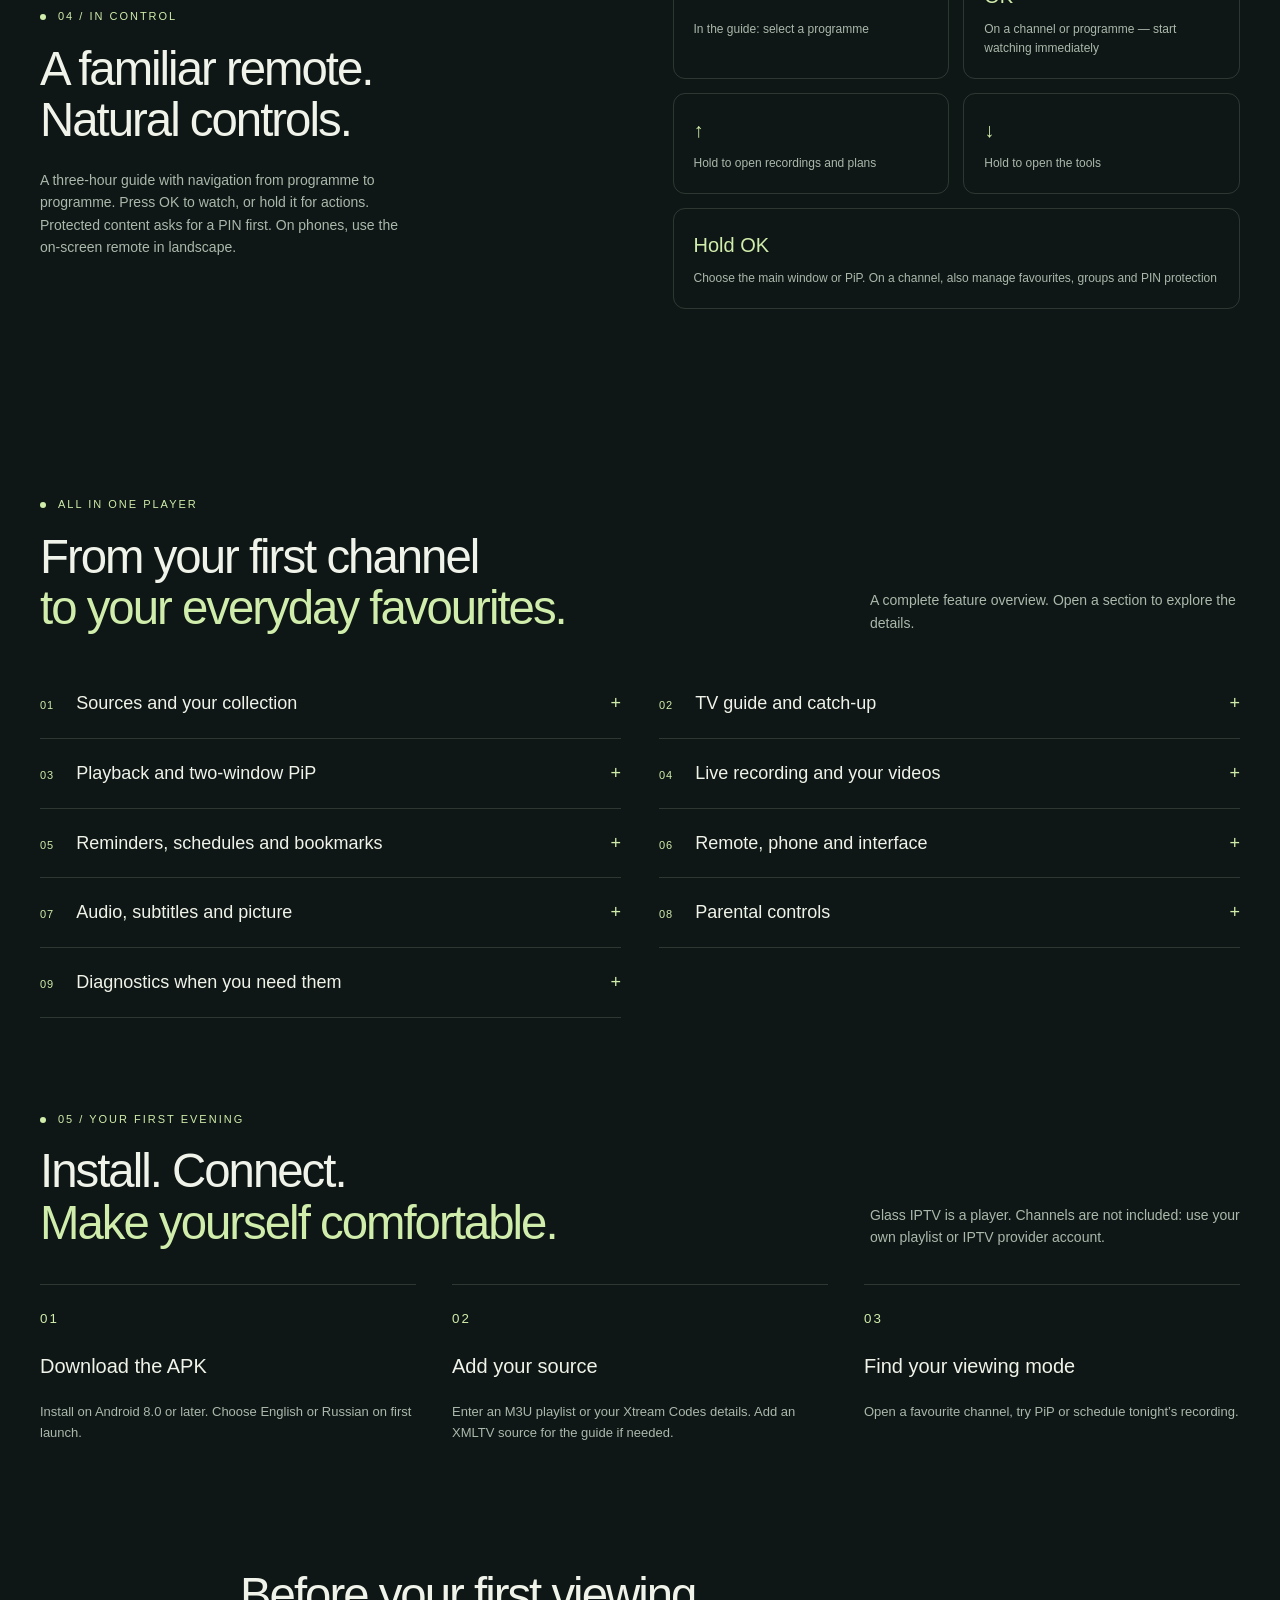
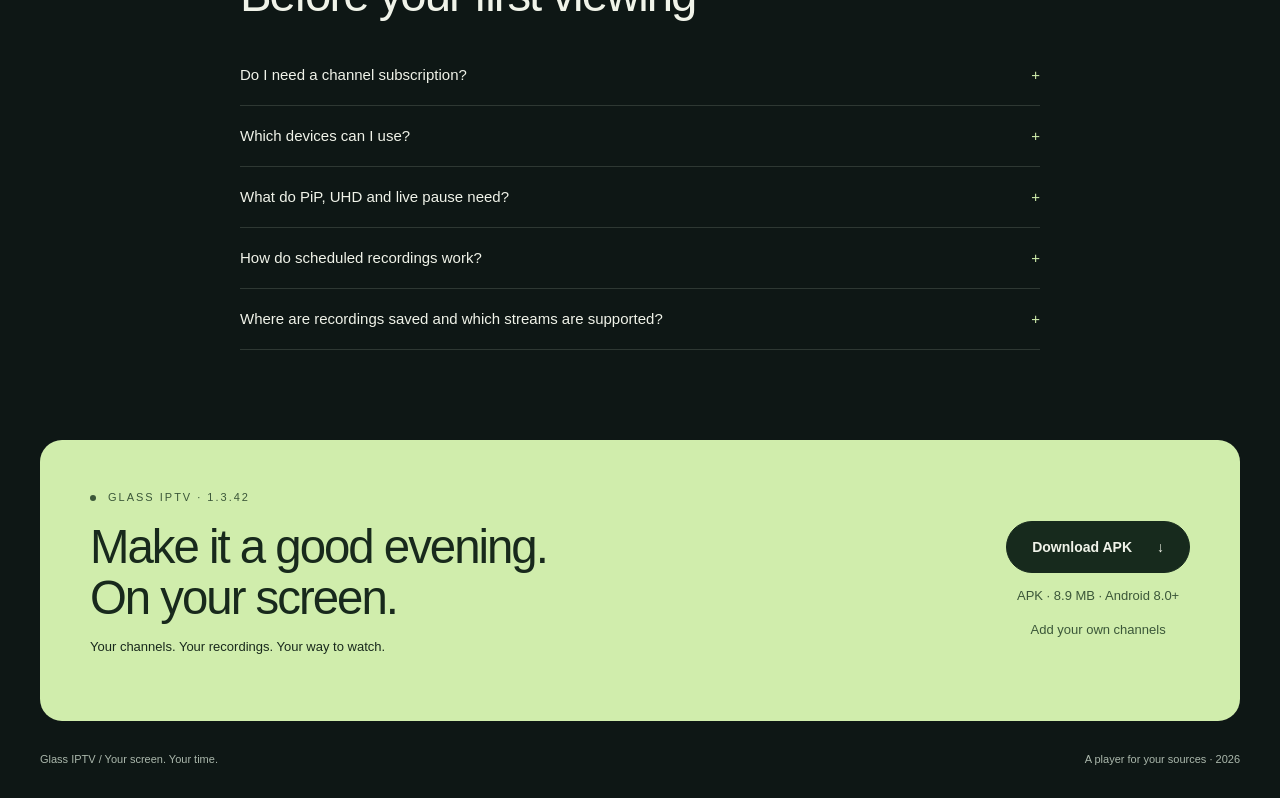
==== commit cad00807: "Add files via upload" ====
--- a/index.html
+++ b/index.html
@@ -1,12 +1,13 @@
 <!doctype html>
-<html lang="ru"><head><meta charset="utf-8"><meta name="viewport" content="width=device-width,initial-scale=1"><meta name="theme-color" content="#0e1715"><meta name="description" content="Glass IPTV для Android TV: ваши плейлисты, два окна PiP, архив, запись по расписанию и PIN-защита. Скачайте APK и смотрите по-своему."><title>Glass IPTV — ваш вечер, ваши правила</title><link rel="stylesheet" href="style.css?v=1.3.35-promo3"><link rel="stylesheet" href="editorial.css?v=20261018b"><script src="translations.js?v=1.3.35-promo3" defer></script><script src="app.js?v=1.3.35-promo3" defer></script></head>
+<html lang="ru"><head><meta charset="utf-8"><meta name="viewport" content="width=device-width,initial-scale=1"><meta name="theme-color" content="#0e1715"><meta name="description" content="Glass IPTV для Android TV: ваши плейлисты, два окна PiP, архив, запись по расписанию и PIN-защита. Скачайте APK и смотрите по-своему."><title>Glass IPTV — ваш вечер, ваши правила</title><link rel="stylesheet" href="style.css?v=1.3.42-promo3"><link rel="stylesheet" href="editorial.css?v=20261023"><script src="translations.js?v=1.3.42-promo3" defer></script><script src="app.js?v=1.3.42-promo3" defer></script></head>
 <body><a class="skip" href="#main" data-i18n="skip">К содержимому</a>
-<header class="header wrap"><a class="brand" href="#main" aria-label="Glass IPTV"><i class="brand-icon" aria-hidden="true">▷</i><b>Glass</b> <span>IPTV</span></a><nav aria-label="Навигация" data-i18n-aria="navigation"><a href="#pip">PiP</a><a href="#all-features" data-i18n="catalogNav">Все функции</a><a href="#planning" data-i18n="planningNav">Планы на вечер</a><a href="#start" data-i18n="startNav">Как начать</a><a href="#personal" data-i18n="navPersonal">Мой плейлист</a></nav><div class="header-right"><div class="languages" role="group" aria-label="Язык / Language"><button type="button" data-lang="ru" lang="ru" aria-pressed="true">RU</button><button type="button" data-lang="en" lang="en" aria-pressed="false">EN</button></div><a class="header-cta" href="#download" data-i18n="headerDownload">Скачать ↗</a></div></header>
-<main id="main"><section class="hero wrap" aria-labelledby="hero-title"><div class="hero-editorial"><div class="hero-message"><div class="eyebrow" data-i18n="release">GLASS IPTV 1.3.40 · ДЛЯ ANDROID</div><h1 id="hero-title" data-i18n="headline">Ваш вечер.<br>Ваш экран.<br><em>Ваши правила.</em></h1><p class="hero-intro" data-i18n="intro">Смотрите любимое. Находите новое. Сохраняйте то, к чему хочется вернуться. Эфир, архив и ваши видео — вместе в Glass IPTV.</p><div class="actions"><a class="button" href="https://github.com/ggv1975yendt/GlassIPTV/releases/download/Glass-IPTV/Glass-IPTV-1.3.40-release.apk" download="Glass-IPTV-1.3.40.apk"><span data-i18n="download">Скачать APK</span><span aria-hidden="true">↓</span></a><a class="text-link" href="#search-story" data-i18n="searchLabel">МЕНЬШЕ ПОИСКОВ. БОЛЬШЕ КИНО.</a></div><p class="fine" data-i18n="heroFine">Android 8.0+ · 8,8 МБ · Ваш IPTV-источник</p></div></div>
+<header class="header wrap"><a class="brand" href="#main" aria-label="Glass IPTV"><i class="brand-icon" aria-hidden="true">▷</i><b>Glass</b> <span>IPTV</span></a><nav aria-label="Навигация" data-i18n-aria="navigation"><a href="#pip">PiP</a><a href="#appearance" data-i18n="themeNav">Оформление</a><a href="#all-features" data-i18n="catalogNav">Все функции</a><a href="#planning" data-i18n="planningNav">Планы на вечер</a><a href="#start" data-i18n="startNav">Как начать</a><a href="#personal" data-i18n="navPersonal">Мой плейлист</a></nav><div class="header-right"><div class="languages" role="group" aria-label="Язык / Language"><button type="button" data-lang="ru" lang="ru" aria-pressed="true">RU</button><button type="button" data-lang="en" lang="en" aria-pressed="false">EN</button></div><a class="header-cta" href="#download" data-i18n="headerDownload">Скачать ↗</a></div></header>
+<main id="main"><section class="hero wrap" aria-labelledby="hero-title"><div class="hero-editorial"><div class="hero-message"><div class="eyebrow" data-i18n="release">GLASS IPTV 1.3.42 · ДЛЯ ANDROID</div><h1 id="hero-title" data-i18n="headline">Ваш вечер.<br>Ваш экран.<br><em>Ваши правила.</em></h1><p class="hero-intro" data-i18n="intro">Смотрите любимое. Находите новое. Сохраняйте то, к чему хочется вернуться. Эфир, архив и ваши видео — вместе в Glass IPTV.</p><div class="actions"><a class="button" href="../releases/Glass-IPTV-1.3.42-release.apk" download="Glass-IPTV-1.3.42.apk"><span data-i18n="download">Скачать APK</span><span aria-hidden="true">↓</span></a><a class="text-link" href="#search-story" data-i18n="searchLabel">МЕНЬШЕ ПОИСКОВ. БОЛЬШЕ КИНО.</a></div><p class="fine" data-i18n="heroFine">Android 8.0+ · 8,9 МБ · Ваш IPTV-источник</p></div></div>
 <div class="showcase" id="demo"><div class="screen" role="img" aria-label="Иллюстрация PiP: природа в основном окне и матч в малом" data-i18n-aria="screenAlt"><img class="scene" id="main-scene" src="nature.svg" alt="" width="1200" height="650"><div class="screen-clock">20:42<small data-i18n="screenEvening">ВРЕМЯ ДЛЯ СЕБЯ</small></div><div class="scene-copy"><small id="scene-kicker">NATURE / DOCUMENTARY</small><strong id="scene-title">Там, где<br>тише.</strong></div><div class="pip-window" id="pip-window"><img id="pip-scene" src="stadium.svg" alt="" width="1200" height="650"><div class="pip-score" id="pip-score">HOME 2 : 1 AWAY</div><div class="pip-tag" id="pip-tag">SPORT · ПРЯМОЙ ЭФИР</div></div><div class="screen-info"><div><small id="mode-label">ДВА ОКНА · PiP</small><h3 id="program-title">Наедине с природой</h3><div class="progress"><i id="progress-fill"></i></div><div class="time-row"><span id="time-start">20:00</span><span id="time-end">21:00</span></div></div><div class="screen-next"><p data-i18n="next1">21:00 &nbsp; По тропам Алтая</p><p data-i18n="next2">22:00 &nbsp; Океан изнутри</p></div><div class="quality"><b id="mode-symbol">↶</b><br>1080p<br>H.264 · Stereo</div></div></div></div>
 <div class="mode-bar"><div class="mode-buttons" role="group" aria-label="Режимы просмотра" data-i18n-aria="modesAlt"><button type="button" data-mode="live" aria-pressed="false" data-i18n="live">Эфир</button><button type="button" data-mode="archive" aria-pressed="false" data-i18n="archive">Архив</button><button type="button" data-mode="pip" aria-pressed="true">PiP · <span data-i18n="twoScreens">два окна</span></button><button type="button" data-mode="recording" aria-pressed="false" data-i18n="recordings">Записи</button></div><div class="pip-actions" id="pip-actions"><button type="button" id="pip-kind" aria-pressed="false" data-i18n="mixButton">Добавить запись</button><button type="button" id="pip-swap" data-i18n="swapButton">⇄ Поменять окна</button></div></div><p class="demo-caption" id="demo-caption" aria-live="polite"></p><p class="fine" data-i18n="illustration">Интерактивная иллюстрация возможностей. Каналы и видео приведены для примера.</p>
 <div class="platforms"><small data-i18n="madeFor">ДЛЯ ВАШИХ ЭКРАНОВ</small><span>Android TV</span><span>Google TV</span><span>Android 8.0+</span><span>M3U / Xtream Codes</span></div></section>
-<section class="section wrap" id="search-story"><div class="search-story"><div><div class="eyebrow" data-i18n="searchLabel">МЕНЬШЕ ПОИСКОВ. БОЛЬШЕ КИНО.</div><h2 data-i18n="searchTitle">Нашли передачу?<br><em>Оставьте на вечер.</em></h2><p class="body-copy" data-i18n="searchCopy">Ищите каналы и передачи в одном источнике или сразу во всех. Выбирайте, что идёт сейчас, начнётся позже или доступно в архиве.</p><p data-i18n="searchRoute">Удерживайте ↓ во время просмотра → Поиск → OK. Вводите название экранной клавиатурой с пульта или обычной клавиатурой.</p><p data-i18n="searchSave">Удерживайте OK на найденной передаче → «Добавить закладку». Вернитесь к ней во вкладке «Закладки» верхней панели: удержание ↑.</p><p class="fine" data-i18n="searchLimit">Поиск передач использует загруженную программу. Закладки передач доступны на каналах с архивом; срок просмотра зависит от провайдера.</p></div><figure class="search-preview"><div class="search-field"><span aria-hidden="true">⌕</span><span data-i18n="searchQuery">Океан</span></div><p class="eyebrow" data-i18n="searchScope">ПЕРЕДАЧИ · ВСЕ ИСТОЧНИКИ</p><div class="search-result"><span class="search-art" aria-hidden="true">≈</span><div><strong data-i18n="searchResult">Океан изнутри</strong><p data-i18n="searchMeta">NATURE · Сегодня · 22:00–23:00</p></div></div><div class="bookmark-preview" data-i18n="searchAction">◇ Добавить закладку</div><figcaption class="fine" data-i18n="searchIllustration">Иллюстрация поиска и меню передачи</figcaption></figure></div></section>
+<section class="section wrap" id="appearance"><div class="search-story"><div><div class="eyebrow" data-i18n="themeLabel">ЦВЕТА ВАШЕГО ВЕЧЕРА</div><h2 data-i18n="themeTitle">Ваш экран.<br><em>В ваших цветах.</em></h2><p class="body-copy" data-i18n="themeCopy">Оригинальная, Графит, Холодное стекло, Тёплое стекло и Высокая контрастность. Выберите готовую тему или создайте свою в «Интерфейс → Темы».</p><p class="body-copy" data-i18n="themeDetail">Для каждого цвета — шесть готовых кружков и «+» для ручного ввода. Настраивайте панели, основной и второстепенный текст, заливку и рамку выделения. Толщина рамки — отдельно.</p><p class="fine" data-i18n="themeHint">Попробуйте цвета здесь. Это иллюстрация: настройки приложения не меняются.</p></div><div class="theme-demo"><div id="theme-preview"><strong data-i18n="themeDemoTitle">Ваш вечер начинается здесь</strong><p data-i18n="themeDemoItem">Океан изнутри · 22:00</p></div><fieldset class="colour-row"><legend data-i18n="themePanel">Цвет панели</legend><div class="swatch-row"><button type="button" class="swatch" data-colour="panel" data-value="#0b141a" style="--swatch:#0b141a" aria-label="#0b141a" aria-pressed="true"></button><button type="button" class="swatch" data-colour="panel" data-value="#191b20" style="--swatch:#191b20" aria-label="#191b20" aria-pressed="false"></button><button type="button" class="swatch" data-colour="panel" data-value="#071e30" style="--swatch:#071e30" aria-label="#071e30" aria-pressed="false"></button><button type="button" class="swatch" data-colour="panel" data-value="#291c17" style="--swatch:#291c17" aria-label="#291c17" aria-pressed="false"></button><button type="button" class="swatch" data-colour="panel" data-value="#193d2b" style="--swatch:#193d2b" aria-label="#193d2b" aria-pressed="false"></button><button type="button" class="swatch" data-colour="panel" data-value="#30203f" style="--swatch:#30203f" aria-label="#30203f" aria-pressed="false"></button><label class="custom-swatch"><span aria-hidden="true">+</span><input type="color" data-custom="panel" value="#0b141a" aria-label="Задать свой цвет" data-i18n-aria="themeCustom"></label></div></fieldset><fieldset class="colour-row"><legend data-i18n="themeText">Цвет текста</legend><div class="swatch-row"><button type="button" class="swatch" data-colour="text" data-value="#f2f5f5" style="--swatch:#f2f5f5" aria-label="#f2f5f5" aria-pressed="true"></button><button type="button" class="swatch" data-colour="text" data-value="#b7c2c7" style="--swatch:#b7c2c7" aria-label="#b7c2c7" aria-pressed="false"></button><button type="button" class="swatch" data-colour="text" data-value="#8be4ff" style="--swatch:#8be4ff" aria-label="#8be4ff" aria-pressed="false"></button><button type="button" class="swatch" data-colour="text" data-value="#ffc58a" style="--swatch:#ffc58a" aria-label="#ffc58a" aria-pressed="false"></button><button type="button" class="swatch" data-colour="text" data-value="#b7e8bb" style="--swatch:#b7e8bb" aria-label="#b7e8bb" aria-pressed="false"></button><button type="button" class="swatch" data-colour="text" data-value="#e1b9f5" style="--swatch:#e1b9f5" aria-label="#e1b9f5" aria-pressed="false"></button><label class="custom-swatch"><span aria-hidden="true">+</span><input type="color" data-custom="text" value="#f2f5f5" aria-label="Задать свой цвет" data-i18n-aria="themeCustom"></label></div></fieldset><fieldset class="colour-row"><legend data-i18n="themeFocus">Цвет выделения</legend><div class="swatch-row"><button type="button" class="swatch" data-colour="focus" data-value="#254f70" style="--swatch:#254f70" aria-label="#254f70" aria-pressed="true"></button><button type="button" class="swatch" data-colour="focus" data-value="#8be4ff" style="--swatch:#8be4ff" aria-label="#8be4ff" aria-pressed="false"></button><button type="button" class="swatch" data-colour="focus" data-value="#9a74db" style="--swatch:#9a74db" aria-label="#9a74db" aria-pressed="false"></button><button type="button" class="swatch" data-colour="focus" data-value="#ffc58a" style="--swatch:#ffc58a" aria-label="#ffc58a" aria-pressed="false"></button><button type="button" class="swatch" data-colour="focus" data-value="#7edc91" style="--swatch:#7edc91" aria-label="#7edc91" aria-pressed="false"></button><button type="button" class="swatch" data-colour="focus" data-value="#71e0ee" style="--swatch:#71e0ee" aria-label="#71e0ee" aria-pressed="false"></button><label class="custom-swatch"><span aria-hidden="true">+</span><input type="color" data-custom="focus" value="#254f70" aria-label="Задать свой цвет" data-i18n-aria="themeCustom"></label></div></fieldset></div></div></section>
+<section class="section wrap" id="search-story"><div class="search-story"><div><div class="eyebrow" data-i18n="searchLabel">МЕНЬШЕ ПОИСКОВ. БОЛЬШЕ КИНО.</div><h2 data-i18n="searchTitle">Нашли передачу?<br><em>Оставьте на вечер.</em></h2><p class="body-copy" data-i18n="searchCopy">Ищите каналы и передачи в одном источнике или сразу во всех. Выбирайте, что идёт сейчас, начнётся позже или доступно в архиве.</p><p data-i18n="searchRoute">Удерживайте ↓ во время просмотра → Поиск → OK. Вводите название экранной клавиатурой с пульта или обычной клавиатурой.</p><p data-i18n="searchSave">Нажмите OK на найденной передаче → «Добавить закладку». Вернитесь к ней во вкладке «Закладки» верхней панели: удержание ↑.</p><p class="fine" data-i18n="searchLimit">Поиск передач использует загруженную программу. Закладки передач доступны на каналах с архивом; срок просмотра зависит от провайдера.</p></div><figure class="search-preview"><div class="search-field"><span aria-hidden="true">⌕</span><span data-i18n="searchQuery">Океан</span></div><p class="eyebrow" data-i18n="searchScope">ПЕРЕДАЧИ · ВСЕ ИСТОЧНИКИ</p><div class="search-result"><span class="search-art" aria-hidden="true">≈</span><div><strong data-i18n="searchResult">Океан изнутри</strong><p data-i18n="searchMeta">NATURE · Сегодня · 22:00–23:00</p></div></div><div class="bookmark-preview" data-i18n="searchAction">◇ Добавить закладку</div><figcaption class="fine" data-i18n="searchIllustration">Иллюстрация поиска и меню передачи</figcaption></figure></div></section>
 <section class="section wrap" id="pip"><div class="pip-story"><div><div class="eyebrow">01 / PICTURE IN PICTURE</div><h2 data-i18n="pipTitle">Два просмотра.<br><em>Один ваш вечер.</em></h2><p class="body-copy" data-i18n="pipCopy">Включите PiP: текущий канал останется в малом окне, а предыдущий откроется в основном. Следите за матчем, возвращайтесь к фильму и меняйте окна местами.</p><ul class="benefits"><li><span>01</span><span data-i18n="pip1">Два телеканала одновременно</span></li><li><span>02</span><span data-i18n="pip2">Эфир, архив и ваши видео — в основном окне или PiP</span></li><li><span>03</span><span data-i18n="pip3">Положение стрелками, ширина от 10 до 75% экрана</span></li></ul><p class="fine" data-i18n="pipSetup">Настройки → Интерфейс → PiP. Перемещайте окно стрелками с шагом 5% экрана. Ширина по умолчанию — 25%; меняйте её влево/вправо. OK сохраняет, Back отменяет.</p><a class="text-link" href="#demo" id="try-pip" data-i18n="tryPip">Попробовать PiP в иллюстрации ↑</a></div><div class="visual-card"><div class="mini-tv" role="img" aria-label="Иллюстрация двух окон" data-i18n-aria="miniAlt"><span class="mini-label" data-i18n="mainView">ВАШ ОСНОВНОЙ ПРОСМОТР</span><div class="mini-pip"></div></div><div class="visual-foot"><span data-i18n="pipFooter">Большой экран. Больше выбора.</span><strong>LIVE + LIVE / FILE</strong></div><p class="fine" data-i18n="pipLimit">Два потока требуют поддержки источника и устройства. При доступных вариантах плеер снижает качество для устойчивого просмотра. Два UHD поддерживаются не каждой приставкой.</p></div></div></section>
 <section class="wrap" id="features"><div class="section-heading"><div><div class="eyebrow" data-i18n="featuresLabel">02 / СМОТРИТЕ ПО-СВОЕМУ</div><h2 data-i18n="featuresTitle">Хорошие передачи.<br>В удобное вам время.</h2></div><p data-i18n="featuresCopy">Включайте сейчас, возвращайтесь позже или сохраняйте себе. Glass IPTV подстраивается под ваши планы.</p></div><div class="cards">
 <article class="card"><div class="card-icon" aria-hidden="true">↶</div><h3 data-i18n="archiveTitle">Пауза без спешки</h3><p data-i18n="archiveCopy">Отвлеклись на звонок? Поставьте эфир на паузу и продолжите с сохранённой точки. В архиве можно вернуться к уже прошедшим передачам.</p><div class="card-note" data-i18n="archiveNote">На каналах с поддержкой архива у провайдера</div></article>
@@ -16,6 +17,6 @@
 <section class="settings-story wrap"><div><div class="eyebrow" data-i18n="newLabel">ИСТОЧНИКИ И EPG</div><h3 data-i18n="settingsTitle">Каждому источнику — свои настройки</h3><p data-i18n="settingsCopy">Меняйте название, адрес и данные подключения. Настраивайте обновление каналов и EPG отдельно для каждого источника. Всё нужное — внутри его подменю.</p></div><div class="settings-example"><div><span data-i18n="exampleSource">Источник «Дом»</span><b>M3U / Xtream</b></div><div><span data-i18n="exampleUpdate">Обновление каналов</span><b data-i18n="daily">Ежедневно</b></div><div><span data-i18n="exampleEpg">Настройки EPG</span><b data-i18n="individual">Индивидуально</b></div></div></section>
 <section class="section wrap" id="family"><div class="family-grid"><div><div class="eyebrow" data-i18n="familyLabel">ДЛЯ ВСЕЙ СЕМЬИ</div><h2 data-i18n="familyTitle">Ваши каналы.<br><em>Ваши границы.</em></h2><p class="body-copy" data-i18n="familyCopy">Вы сами выбираете, какие каналы и группы защитить PIN-кодом. Удерживайте OK в списке каналов или категорий — защита всегда под рукой.</p><ul class="benefits"><li><span>01</span><span data-i18n="familyOne">Разрешите один канал — или все защищённые каналы на текущий сеанс.</span></li><li><span>02</span><span data-i18n="familyTwo">Сменить PIN в Settings можно только после ввода действующего кода.</span></li></ul><p class="fine" data-i18n="familyHint">Ручная защита внутри плеера. Автоматической классификации контента нет.</p></div><div class="access-preview"><span class="lock-mark" aria-hidden="true">◇</span><div class="eyebrow" data-i18n="familyPreview">После верного PIN</div><h3 data-i18n="familyQuestion">Что разрешить смотреть?</h3><div class="access-option chosen" data-i18n="familyChannel">Только этот канал</div><div class="access-option" data-i18n="familyAll">Все защищённые каналы</div><p class="fine" data-i18n="familyCaption">Иллюстрация выбора доступа · при уходе приложения в фон защита возвращается</p></div></div></section>
 <section class="section wrap" id="controls"><div class="controls-grid"><div><div class="eyebrow" data-i18n="controlsLabel">04 / УПРАВЛЕНИЕ</div><h2 data-i18n="controlsTitle">Знакомый пульт.<br>Понятные движения.</h2><p class="body-copy" style="margin-top:23px" data-i18n="controlsCopy">В телегиде — три часа программы и переход между передачами. Короткое OK открывает просмотр, долгое — действия. Защищённый контент сначала запросит PIN. На телефоне — экранный пульт в горизонтальном режиме.</p></div><div class="keys"><div class="key"><kbd>← →</kbd><p data-i18n="keyGuide">В телегиде — выбрать передачу</p></div><div class="key"><kbd>OK</kbd><p data-i18n="keyOk">На канале или передаче — сразу открыть просмотр</p></div><div class="key"><kbd>↑</kbd><p data-i18n="keyUp">Удержать — записи и планы</p></div><div class="key"><kbd>↓</kbd><p data-i18n="keyDown">Удержать — инструменты</p></div><div class="key"><kbd  data-i18n="holdOkLabel">Удержать OK</kbd><p  data-i18n="keyHoldOk">Выбрать основное окно или PiP. На канале — также избранное, группы и PIN-защита</p></div></div></div></section>
-<section class="section wrap" id="all-features"><div class="section-heading"><div><div class="eyebrow" data-i18n="catalogLabel">ВСЁ В ОДНОМ ПЛЕЕРЕ</div><h2 data-i18n="catalogTitle">От первого канала<br><em>до ваших привычек.</em></h2></div><p data-i18n="catalogCopy">Полный обзор возможностей. Откройте раздел, чтобы узнать подробности.</p></div><div class="feature-catalog"><details><summary><span class="catalog-number">01</span><span data-i18n="catalog_sources">Источники и личная коллекция</span></summary><ul><li data-i18n="catalog_sources_0">M3U по адресу или из файла, подключение через Xtream Codes; несколько источников в одном приложении.</li><li data-i18n="catalog_sources_1">Категории, избранное, история просмотра и поиск каналов и передач.</li><li data-i18n="catalog_sources_2">«Мой плейлист» объединяет выбранные каналы из разных источников. Создавайте и переименовывайте группы, меняйте порядок, перемещайте и удаляйте каналы из подборки.</li><li data-i18n="catalog_sources_3">Редактирование названия, адреса и данных подключения. Обновление вручную, по расписанию и при запуске — отдельно для каждого источника.</li></ul></details><details><summary><span class="catalog-number">02</span><span data-i18n="catalog_guide">Телегид и архив</span></summary><ul><li data-i18n="catalog_guide_0">EPG из XMLTV, в том числе gzip; отдельный адрес и настройки обновления для каждого источника, принудительное обновление.</li><li data-i18n="catalog_guide_1">Трёхчасовой телегид с переходом стрелками между передачами, описания программ и список передач выбранного канала.</li><li data-i18n="catalog_guide_2">Архив прошедших передач, выбор времени, пауза и перемотка. Пауза эфира с продолжением через архив — при поддержке провайдера.</li><li data-i18n="catalog_guide_3">Автоматическое обновление EPG можно отключить для каждого источника; ручное обновление остаётся доступным. Отключение отменяет соответствующие задания и повторные попытки.</li></ul></details><details><summary><span class="catalog-number">03</span><span data-i18n="catalog_windows">Просмотр и два окна PiP</span></summary><ul><li data-i18n="catalog_windows_0">Открывайте эфир, архив или локальное видео в основном либо дополнительном окне. Меняйте окна местами, скрывайте или закрывайте PiP; звук идёт из основного окна.</li><li data-i18n="catalog_windows_1">Настройка положения и размера PiP с пульта: шаг 5%, ширина по умолчанию 25%, диапазон 10–75%.</li><li data-i18n="catalog_windows_2">Автоматический выбор более лёгкого видеоварианта при проблемах воспроизведения, если он доступен в потоке. При нехватке ресурсов — освобождение PiP для восстановления основного просмотра.</li><li data-i18n="catalog_windows_3">При включении PiP текущий канал переходит в малое окно, предыдущий — в основное. Если предыдущего нет, открывается копия текущего.</li></ul></details><details><summary><span class="catalog-number">04</span><span data-i18n="catalog_record">Запись эфира и свои видео</span></summary><ul><li data-i18n="catalog_record_0">Начните запись вручную или запланируйте будущую передачу из телегида либо списка программ. Запись одного канала работает независимо от просмотра.</li><li data-i18n="catalog_record_1">Папка Movies/GlassIPTV по умолчанию; выбор доступной папки, в том числе на USB. Каталог показывает записи и другие обнаруженные видеофайлы.</li><li data-i18n="catalog_record_2">Пауза, перемотка с ускорением при удержании, дорожки и субтитры. Удаление записи из каталога удаляет и файл.</li><li data-i18n="catalog_record_3">Остановка вручную и окончание по расписанию завершают запись. Запись поддерживает прямой MPEG-TS и незашифрованный HLS с TS-сегментами.</li></ul></details><details><summary><span class="catalog-number">05</span><span data-i18n="catalog_plans">Напоминания, расписание и закладки</span></summary><ul><li data-i18n="catalog_plans_0">Создавайте напоминания и запланированные записи из телегида и панели передач. Напоминание появляется по центру экрана; в фоне — уведомление.</li><li data-i18n="catalog_plans_1">Записи, напоминания, запланированные записи и закладки собраны в четырёх вкладках верхней панели. Стрелки влево/вправо переключают вкладки без перехода на заголовок.</li><li data-i18n="catalog_plans_2">Удаляйте напоминания и отменяйте будущие записи; устаревшие напоминания очищаются автоматически. Для фоновых задач нужны доступный поток, накопитель и разрешения Android.</li><li data-i18n="catalog_plans_3">Запись по расписанию начинается за 30 секунд до передачи и заканчивается по EPG. Запас учитывается при проверке пересечений: одновременно записывается один канал.</li><li data-i18n="catalog_plans_4">Сохраняйте закладки моментов эфира и архива через инструменты. Открывайте и удаляйте их во вкладке «Закладки»; при открытии проверяются срок архива и PIN.</li></ul></details><details><summary><span class="catalog-number">06</span><span data-i18n="catalog_control">Пульт, телефон и интерфейс</span></summary><ul><li data-i18n="catalog_control_0">Короткое OK — просмотр; долгое OK — действия и выбор окна. Удержание вверх открывает записи и планы, вниз — инструменты.</li><li data-i18n="catalog_control_1">Ввод номера канала со сменой источника; возврат к предыдущему просмотру, включая видеофайлы.</li><li data-i18n="catalog_control_2">Русский и английский языки, выбор при первом запуске. Масштаб интерфейса, прозрачность панелей, анимации и положение экранного пульта.</li><li data-i18n="catalog_control_3">Управление D-pad на ТВ и прозрачный экранный пульт на телефоне. Приложение всегда работает в горизонтальной ориентации.</li></ul></details><details><summary><span class="catalog-number">07</span><span data-i18n="catalog_audio">Звук, субтитры и изображение</span></summary><ul><li data-i18n="catalog_audio_0">Выбор аудиодорожки, субтитров и формата изображения. Системное или программное декодирование аудио выбирается вручную.</li><li data-i18n="catalog_audio_1">Поддержка конкретных видеоформатов, UHD и двух одновременных потоков зависит от устройства, декодера и источника.</li></ul></details><details><summary><span class="catalog-number">08</span><span data-i18n="catalog_parental">Родительский контроль</span></summary><ul><li data-i18n="catalog_parental_0">Защитите отдельный канал или категорию долгим OK. Для изменения защиты требуется PIN, даже если просмотр уже разрешён.</li><li data-i18n="catalog_parental_1">Начальный PIN — 0000. Смена в Settings требует действующего кода. После проверки разрешите один канал или все защищённые каналы на сеанс.</li><li data-i18n="catalog_parental_2">Проверка доступа действует и при открытии в PiP. Автоматического определения взрослого контента нет; сторонние видеофайлы не классифицируются.</li></ul></details><details><summary><span class="catalog-number">09</span><span data-i18n="catalog_diagnostics">Диагностика по необходимости</span></summary><ul><li data-i18n="catalog_diagnostics_0">Диагностика доступна в скрытых настройках. По умолчанию выключена; включайте её для проверки проблемы и выключайте после. Выбор сохраняется.</li><li data-i18n="catalog_diagnostics_1">Журналы в Download/GlassIPTV: события плееров, варианты качества и ошибки декодеров. Адреса потоков и PIN не записываются.</li><li data-i18n="catalog_diagnostics_2">Ограниченный объём журнала и фоновая запись пакетами. После выключения завершается последняя выгрузка и останавливается рабочий поток.</li></ul></details></div></section>
+<section class="section wrap" id="all-features"><div class="section-heading"><div><div class="eyebrow" data-i18n="catalogLabel">ВСЁ В ОДНОМ ПЛЕЕРЕ</div><h2 data-i18n="catalogTitle">От первого канала<br><em>до ваших привычек.</em></h2></div><p data-i18n="catalogCopy">Полный обзор возможностей. Откройте раздел, чтобы узнать подробности.</p></div><div class="feature-catalog"><details><summary><span class="catalog-number">01</span><span data-i18n="catalog_sources">Источники и личная коллекция</span></summary><ul><li data-i18n="catalog_sources_0">M3U по адресу или из файла, подключение через Xtream Codes; несколько источников в одном приложении.</li><li data-i18n="catalog_sources_1">Категории, избранное, история просмотра и поиск каналов и передач.</li><li data-i18n="catalog_sources_2">«Мой плейлист» объединяет выбранные каналы из разных источников. Создавайте и переименовывайте группы, меняйте порядок, перемещайте и удаляйте каналы из подборки.</li><li data-i18n="catalog_sources_3">Для каждого источника: при запуске, раз в день, раз в неделю или вручную. Срок проверяется при открытии приложения и возврате из фона, без фонового таймера.</li></ul></details><details><summary><span class="catalog-number">02</span><span data-i18n="catalog_guide">Телегид и архив</span></summary><ul><li data-i18n="catalog_guide_0">XMLTV, включая gzip. Для EPG каждого источника — при запуске, ежедневно, еженедельно или вручную; также доступно обновление после каналов.</li><li data-i18n="catalog_guide_1">Трёхчасовой телегид с переходом стрелками между передачами, описания программ и список передач выбранного канала.</li><li data-i18n="catalog_guide_2">Архив прошедших передач, выбор времени, пауза и перемотка. Пауза эфира с продолжением через архив — при поддержке провайдера.</li><li data-i18n="catalog_guide_3">Автоматическое обновление EPG можно отключить для каждого источника; ручное обновление остаётся доступным. Отключение отменяет соответствующие задания и повторные попытки.</li></ul></details><details><summary><span class="catalog-number">03</span><span data-i18n="catalog_windows">Просмотр и два окна PiP</span></summary><ul><li data-i18n="catalog_windows_0">Открывайте эфир, архив или локальное видео в основном либо дополнительном окне. Меняйте окна местами, скрывайте или закрывайте PiP; звук идёт из основного окна.</li><li data-i18n="catalog_windows_1">Настройка положения и размера PiP с пульта: шаг 5%, ширина по умолчанию 25%, диапазон 10–75%.</li><li data-i18n="catalog_windows_2">Автоматический выбор более лёгкого видеоварианта при проблемах воспроизведения, если он доступен в потоке. При нехватке ресурсов — освобождение PiP для восстановления основного просмотра.</li><li data-i18n="catalog_windows_3">При включении PiP текущий канал переходит в малое окно, предыдущий — в основное. Если предыдущего нет, открывается копия текущего.</li></ul></details><details><summary><span class="catalog-number">04</span><span data-i18n="catalog_record">Запись эфира и свои видео</span></summary><ul><li data-i18n="catalog_record_0">Начните запись вручную или запланируйте будущую передачу из телегида либо списка программ. Запись одного канала работает независимо от просмотра.</li><li data-i18n="catalog_record_1">Папка Movies/GlassIPTV по умолчанию; выбор доступной папки, в том числе на USB. Каталог показывает записи и другие обнаруженные видеофайлы.</li><li data-i18n="catalog_record_2">Пауза, перемотка с ускорением при удержании, дорожки и субтитры. Удаление записи из каталога удаляет и файл.</li><li data-i18n="catalog_record_3">Остановка вручную и окончание по расписанию завершают запись. Запись поддерживает прямой MPEG-TS и незашифрованный HLS с TS-сегментами.</li></ul></details><details><summary><span class="catalog-number">05</span><span data-i18n="catalog_plans">Напоминания, расписание и закладки</span></summary><ul><li data-i18n="catalog_plans_0">Создавайте напоминания и запланированные записи из телегида и панели передач. Напоминание появляется по центру экрана; в фоне — уведомление.</li><li data-i18n="catalog_plans_1">Записи, напоминания, запланированные записи и закладки собраны в четырёх вкладках верхней панели. Стрелки влево/вправо переключают вкладки без перехода на заголовок.</li><li data-i18n="catalog_plans_2">Удаляйте напоминания и отменяйте будущие записи; устаревшие напоминания очищаются автоматически. Для фоновых задач нужны доступный поток, накопитель и разрешения Android.</li><li data-i18n="catalog_plans_3">Запись по расписанию начинается за 30 секунд до передачи и заканчивается по EPG. Запас учитывается при проверке пересечений: одновременно записывается один канал.</li><li data-i18n="catalog_plans_4">Сохраняйте закладки моментов эфира и архива через инструменты. Открывайте и удаляйте их во вкладке «Закладки»; при открытии проверяются срок архива и PIN.</li></ul></details><details><summary><span class="catalog-number">06</span><span data-i18n="catalog_control">Пульт, телефон и интерфейс</span></summary><ul><li data-i18n="catalog_control_0">Короткое OK — просмотр; долгое OK — действия и выбор окна. Удержание вверх открывает записи и планы, вниз — инструменты.</li><li data-i18n="catalog_control_1">Ввод номера канала со сменой источника; возврат к предыдущему просмотру, включая видеофайлы.</li><li data-i18n="catalog_control_2">Пять готовых тем и Кастом: цвета панелей, текста и выделения, толщина рамки фокуса. Предпросмотр, сохранение и отмена. Прозрачность и масштаб — в разделе «Интерфейс».</li><li data-i18n="catalog_control_3">Пульт D-pad на ТВ; касания и вставка текста на телефоне включены по умолчанию. Экранный пульт сохранён. Режим только D-pad можно включить в скрытых настройках.</li></ul></details><details><summary><span class="catalog-number">07</span><span data-i18n="catalog_audio">Звук, субтитры и изображение</span></summary><ul><li data-i18n="catalog_audio_0">Выбор аудиодорожки, субтитров и формата изображения. Системное или программное декодирование аудио выбирается вручную.</li><li data-i18n="catalog_audio_1">Поддержка конкретных видеоформатов, UHD и двух одновременных потоков зависит от устройства, декодера и источника.</li></ul></details><details><summary><span class="catalog-number">08</span><span data-i18n="catalog_parental">Родительский контроль</span></summary><ul><li data-i18n="catalog_parental_0">Защитите отдельный канал или категорию долгим OK. Для изменения защиты требуется PIN, даже если просмотр уже разрешён.</li><li data-i18n="catalog_parental_1">Начальный PIN — 0000. Смена в Settings требует действующего кода. После проверки разрешите один канал или все защищённые каналы на сеанс.</li><li data-i18n="catalog_parental_2">Проверка доступа действует и при открытии в PiP. Автоматического определения взрослого контента нет; сторонние видеофайлы не классифицируются.</li></ul></details><details><summary><span class="catalog-number">09</span><span data-i18n="catalog_diagnostics">Диагностика по необходимости</span></summary><ul><li data-i18n="catalog_diagnostics_0">Диагностика доступна в скрытых настройках. По умолчанию выключена; включайте её для проверки проблемы и выключайте после. Выбор сохраняется.</li><li data-i18n="catalog_diagnostics_1">Журналы в Download/GlassIPTV: события плееров, варианты качества и ошибки декодеров. Адреса потоков и PIN не записываются.</li><li data-i18n="catalog_diagnostics_2">Ограниченный объём журнала и фоновая запись пакетами. После выключения завершается последняя выгрузка и останавливается рабочий поток.</li></ul></details></div></section>
 <section class="wrap" id="start"><div class="section-heading"><div><div class="eyebrow" data-i18n="startLabel">05 / ВАШ ПЕРВЫЙ ВЕЧЕР</div><h2 data-i18n="startTitle">Установите. Подключите.<br><em>Устройтесь поудобнее.</em></h2></div><p data-i18n="sourceNote">Glass IPTV — плеер. Каналы не включены: используйте свой плейлист или доступ от IPTV-провайдера.</p></div><div class="steps"><article class="step"><small>01</small><h3 data-i18n="step1">Скачайте APK</h3><p data-i18n="step1Copy">Установите на Android 8.0 или новее. При первом запуске выберите русский или английский язык.</p></article><article class="step"><small>02</small><h3 data-i18n="step2">Добавьте источник</h3><p data-i18n="step2Copy">Укажите M3U-плейлист или данные Xtream Codes. Для телегида при необходимости добавьте XMLTV.</p></article><article class="step"><small>03</small><h3 data-i18n="step3">Выберите свой режим</h3><p data-i18n="step3Copy">Откройте любимый канал, попробуйте PiP или запланируйте запись на вечер.</p></article></div></section>
-<section class="section faq wrap" aria-labelledby="faq-title"><h2 id="faq-title" data-i18n="faqTitle">Перед первым просмотром</h2><details><summary data-i18n="q0">Нужна ли подписка на каналы?</summary><p data-i18n="a0">Приложение не продаёт и не предоставляет каналы. Нужен ваш M3U-плейлист или доступ Xtream Codes. Условия доступа, программа передач и архив зависят от выбранного источника.</p></details><details><summary data-i18n="q1">На каких устройствах можно смотреть?</summary><p data-i18n="a1">Android TV, Google TV и телефоны с Android 8.0+. На телефоне приложение работает в горизонтальной ориентации с экранным пультом. Поддержка форматов зависит от устройства и декодера.</p></details><details><summary data-i18n="q2">Что нужно для PiP, UHD и паузы эфира?</summary><p data-i18n="a2">Для двух телеканалов источник должен допускать одновременные подключения, а устройство — декодировать два потока. Можно сочетать эфир, архив и локальное видео. При наличии более лёгких вариантов плеер умеет снижать качество; единственный UHD-поток не превращается в HD. Два UHD на каждой приставке не гарантируются. Пауза эфира доступна на каналах с архивом провайдера.</p></details><details><summary data-i18n="q3">Как работает запись по расписанию?</summary><p data-i18n="a3">Выберите будущую передачу в телегиде или списке программ. Запись начинается за 30 секунд до её начала и заканчивается по EPG. На Android 12+ может понадобиться разрешение на точные таймеры. Устройство должно быть включено, поток и папка — доступны. Фоновые ограничения Android могут влиять на запуск; после принудительной остановки приложения запись не гарантируется.</p></details><details><summary data-i18n="q4">Куда сохраняются записи и какие потоки поддерживаются?</summary><p data-i18n="a4">По умолчанию — Movies/GlassIPTV. Можно выбрать другую доступную папку, в том числе USB. Одновременно записывается один канал. Запись поддерживает прямой MPEG-TS и незашифрованный HLS с TS-сегментами; воспроизведение ваших файлов зависит от поддержки их формата.</p></details></section><section class="download wrap" id="download"><div><div class="eyebrow">GLASS IPTV · 1.3.40</div><h2 data-i18n="downloadTitle">Хорошего вечера.<br>На вашем экране.</h2><p data-i18n="downloadCopy">Ваши каналы. Ваши записи. Ваш способ смотреть.</p></div><div class="download-side"><a class="button" href="https://github.com/ggv1975yendt/GlassIPTV/releases/download/Glass-IPTV/Glass-IPTV-1.3.40-release.apk" download="Glass-IPTV-1.3.40.apk"><span data-i18n="download">Скачать APK</span><span aria-hidden="true">↓</span></a><p class="fine" data-i18n="downloadFine">APK · 8,8 МБ · Android 8.0+</p><p class="fine" data-i18n="downloadSource">Каналы подключаются отдельно</p></div></section></main><footer class="footer wrap"><span>Glass IPTV <span data-i18n="footer">/ Ваш экран. Ваше время.</span></span><span data-i18n="footerRight">Плеер для ваших источников · 2026</span></footer></body></html>
+<section class="section faq wrap" aria-labelledby="faq-title"><h2 id="faq-title" data-i18n="faqTitle">Перед первым просмотром</h2><details><summary data-i18n="q0">Нужна ли подписка на каналы?</summary><p data-i18n="a0">Приложение не продаёт и не предоставляет каналы. Нужен ваш M3U-плейлист или доступ Xtream Codes. Условия доступа, программа передач и архив зависят от выбранного источника.</p></details><details><summary data-i18n="q1">На каких устройствах можно смотреть?</summary><p data-i18n="a1">Android TV, Google TV и телефоны с Android 8.0+. На телефоне доступны касания, вставка адресов и экранный пульт; приложение работает горизонтально. Поддержка форматов зависит от устройства и декодера.</p></details><details><summary data-i18n="q2">Что нужно для PiP, UHD и паузы эфира?</summary><p data-i18n="a2">Для двух телеканалов источник должен допускать одновременные подключения, а устройство — декодировать два потока. Можно сочетать эфир, архив и локальное видео. При наличии более лёгких вариантов плеер умеет снижать качество; единственный UHD-поток не превращается в HD. Два UHD на каждой приставке не гарантируются. Пауза эфира доступна на каналах с архивом провайдера.</p></details><details><summary data-i18n="q3">Как работает запись по расписанию?</summary><p data-i18n="a3">Выберите будущую передачу в телегиде или списке программ. Запись начинается за 30 секунд до её начала и заканчивается по EPG. На Android 12+ может понадобиться разрешение на точные таймеры. Устройство должно быть включено, поток и папка — доступны. Фоновые ограничения Android могут влиять на запуск; после принудительной остановки приложения запись не гарантируется.</p></details><details><summary data-i18n="q4">Куда сохраняются записи и какие потоки поддерживаются?</summary><p data-i18n="a4">По умолчанию — Movies/GlassIPTV. Можно выбрать другую доступную папку, в том числе USB. Одновременно записывается один канал. Запись поддерживает прямой MPEG-TS и незашифрованный HLS с TS-сегментами; воспроизведение ваших файлов зависит от поддержки их формата.</p></details></section><section class="download wrap" id="download"><div><div class="eyebrow">GLASS IPTV · 1.3.42</div><h2 data-i18n="downloadTitle">Хорошего вечера.<br>На вашем экране.</h2><p data-i18n="downloadCopy">Ваши каналы. Ваши записи. Ваш способ смотреть.</p></div><div class="download-side"><a class="button" href="../releases/Glass-IPTV-1.3.42-release.apk" download="Glass-IPTV-1.3.42.apk"><span data-i18n="download">Скачать APK</span><span aria-hidden="true">↓</span></a><p class="fine" data-i18n="downloadFine">APK · 8,9 МБ · Android 8.0+</p><p class="fine" data-i18n="downloadSource">Каналы подключаются отдельно</p></div></section></main><footer class="footer wrap"><span>Glass IPTV <span data-i18n="footer">/ Ваш экран. Ваше время.</span></span><span data-i18n="footerRight">Плеер для ваших источников · 2026</span></footer></body></html>
--- a/editorial.css
+++ b/editorial.css
@@ -1,4 +1,11 @@
 .hero{padding-top:32px}
+.theme-demo{min-width:0;padding:24px;border:1px solid var(--line);border-radius:24px;background:#14221c}
+#theme-preview{--demo-panel:#0b141a;--demo-text:#f2f5f5;--demo-focus:#254f70;background:var(--demo-panel);color:var(--demo-text);padding:24px;border-radius:16px;margin-bottom:24px}
+#theme-preview p{background:var(--demo-focus);color:var(--demo-text);padding:16px;border-radius:10px;margin-bottom:0}
+.colour-row{border:0;padding:0;margin:20px 0 0;min-width:0}.colour-row legend{font-size:14px;margin-bottom:12px}
+.swatch-row{display:flex;justify-content:space-between;gap:4px}.swatch,.custom-swatch{position:relative;display:grid;place-items:center;width:40px;height:40px;flex:0 0 40px;border:1px solid #ffffff66;border-radius:50%;background:var(--swatch,#23352d);color:white;cursor:pointer}
+.swatch[aria-pressed=true]{outline:2px solid white;outline-offset:3px}.swatch:focus-visible,.custom-swatch:focus-within{outline:3px solid #b9e6a4;outline-offset:5px}.custom-swatch input{position:absolute;inset:0;width:100%;height:100%;opacity:0;cursor:pointer}.custom-swatch span{font-size:26px}
+@media(max-width:400px){.theme-demo{padding:16px}.swatch,.custom-swatch{width:32px;height:36px;flex-basis:32px}}
 .hero-editorial{margin-bottom:40px}
 .hero-message{padding:24px 0;display:grid;grid-template-columns:1.2fr 1fr;column-gap:64px;align-items:start}.hero-message>.eyebrow{grid-column:1/-1}.hero-message h1{grid-column:1;grid-row:2/5}.hero-message>.hero-intro{grid-column:2;margin-top:32px}.hero-message>.actions,.hero-message>.fine{grid-column:2}
 .hero-message h1{font-size:clamp(46px,5.8vw,80px);margin:30px 0}
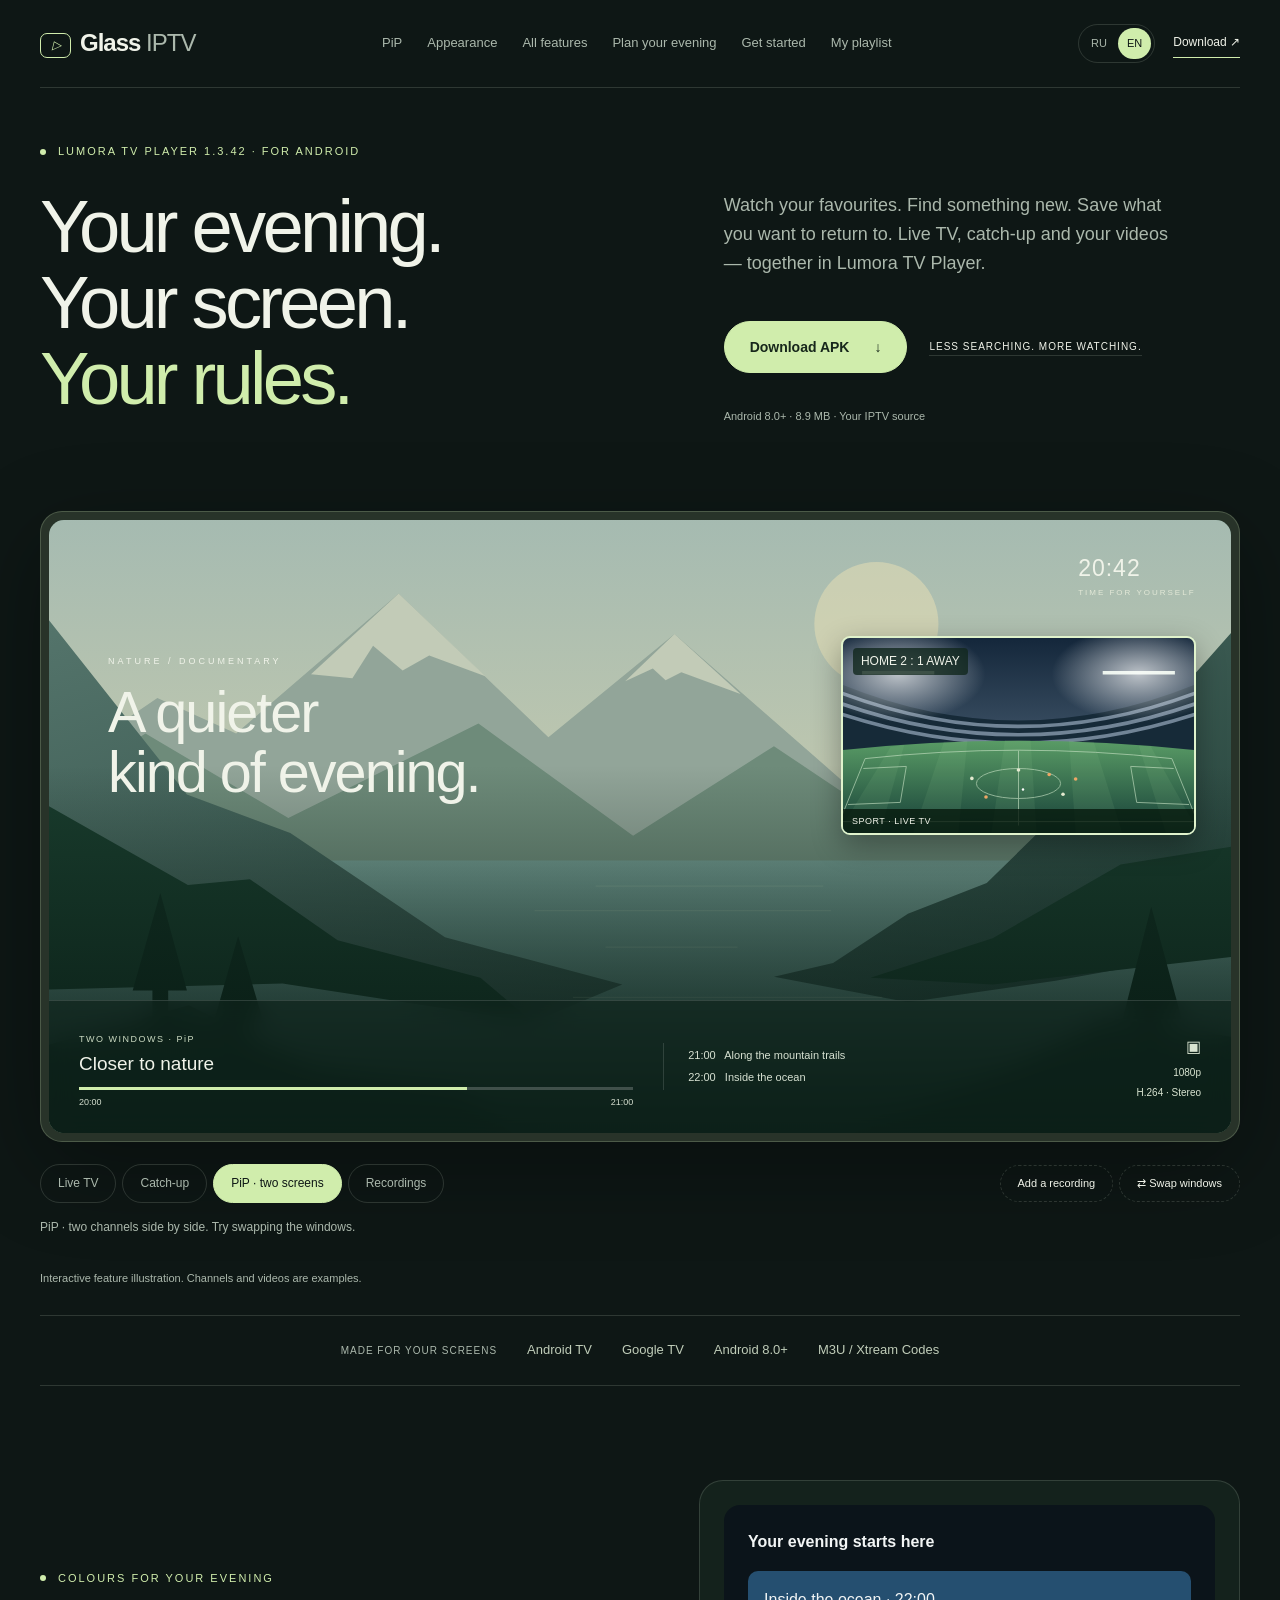
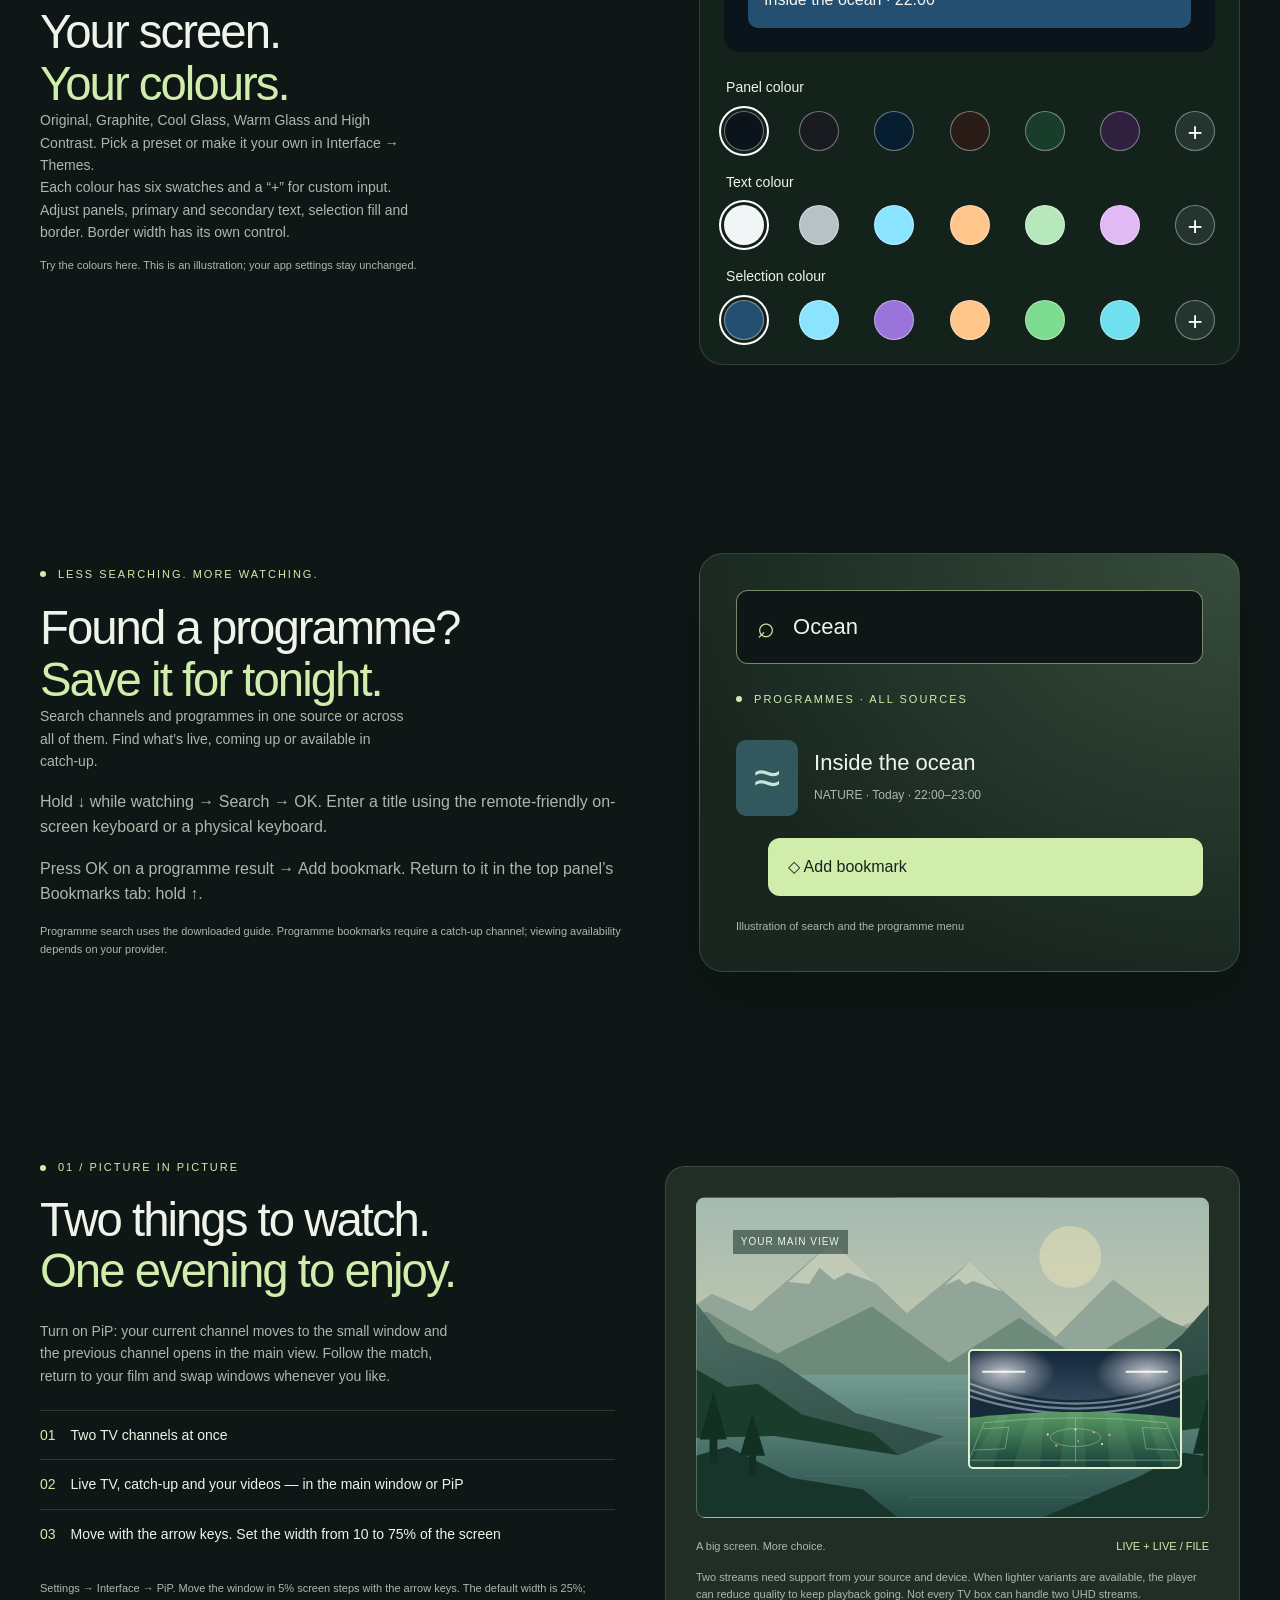
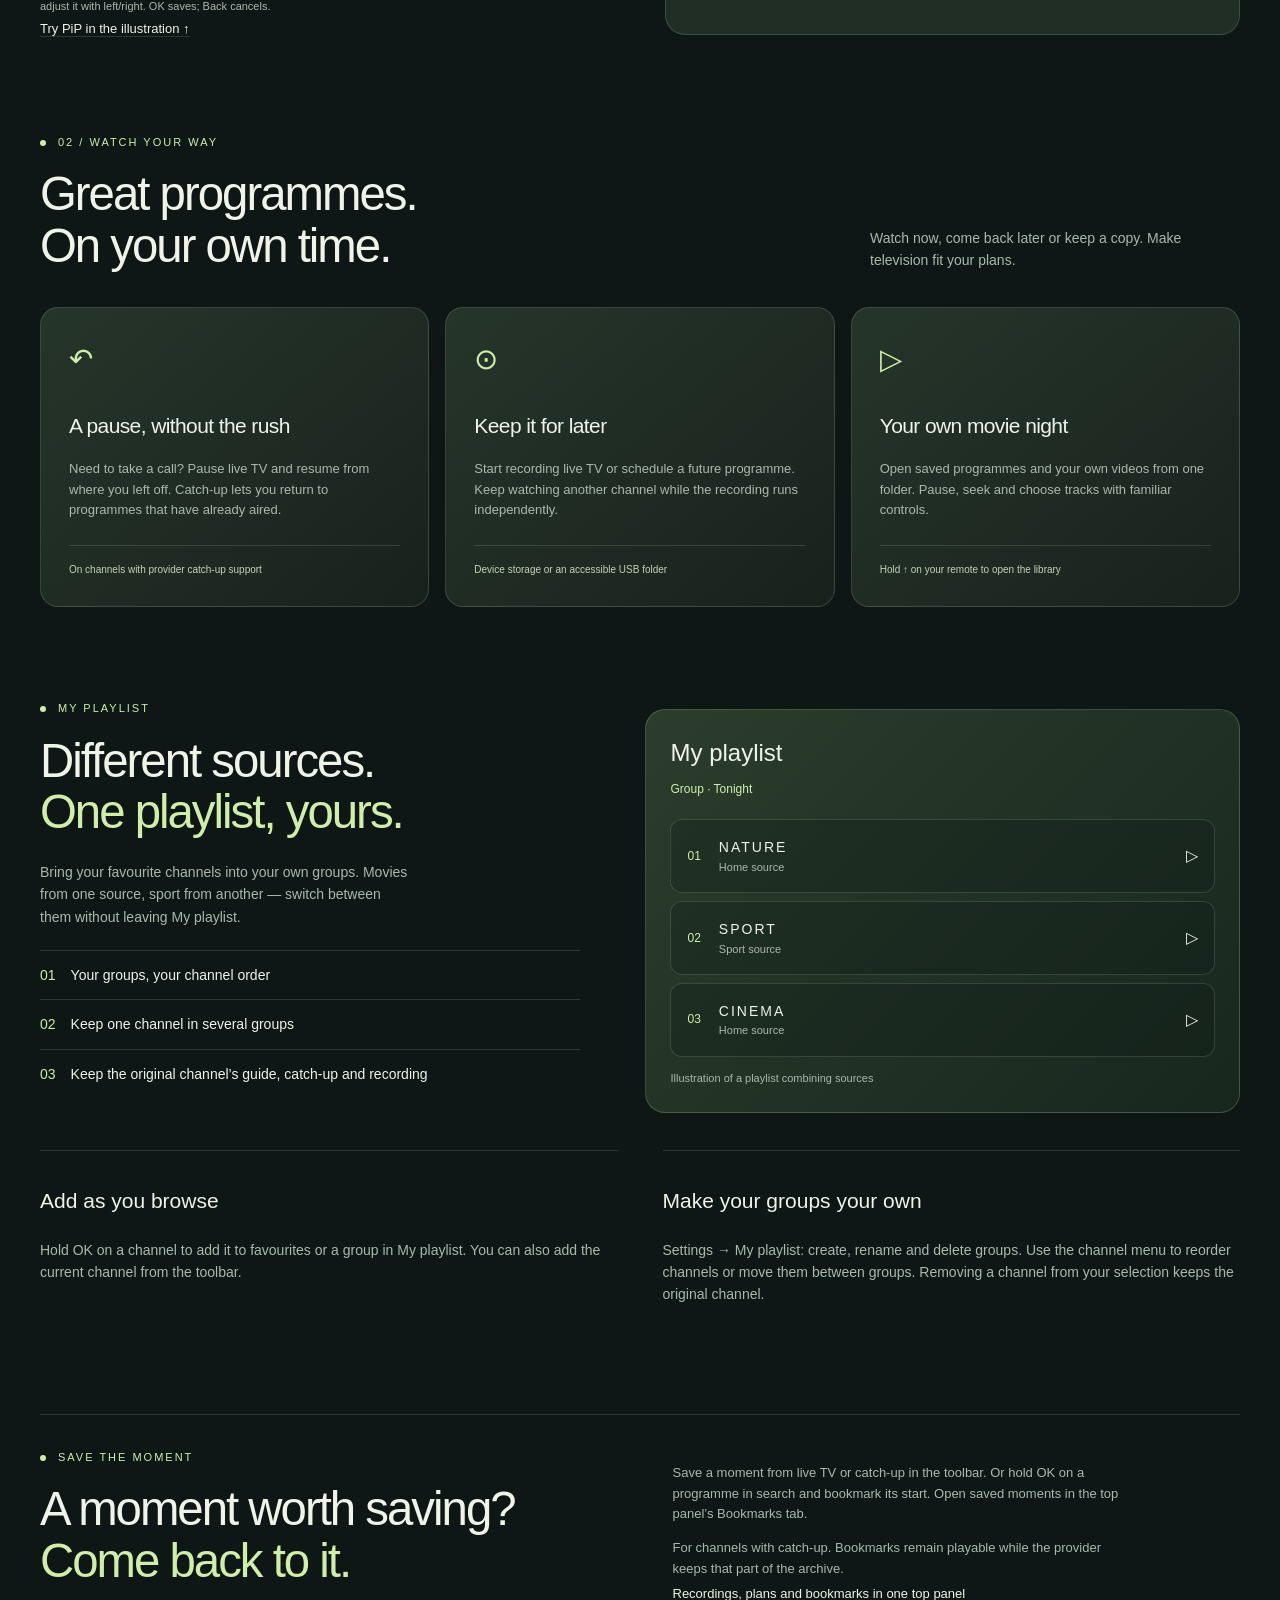
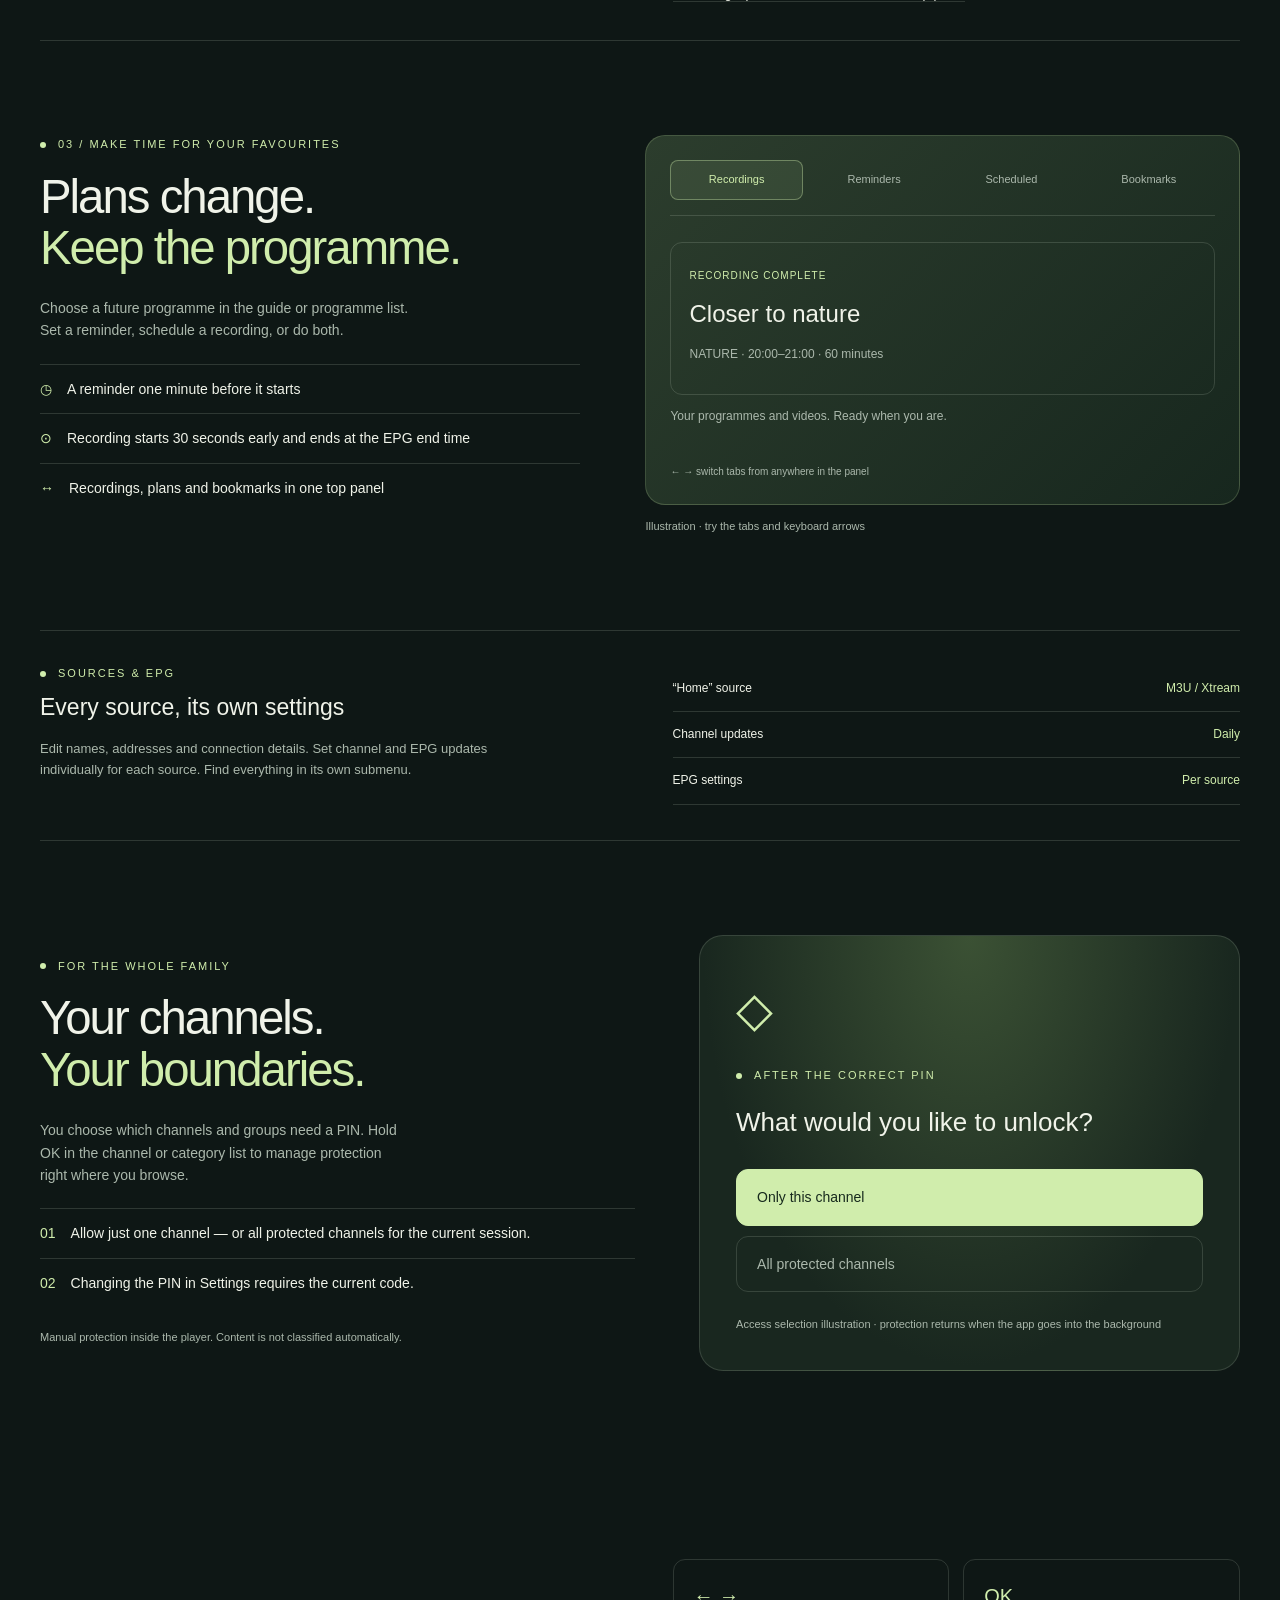
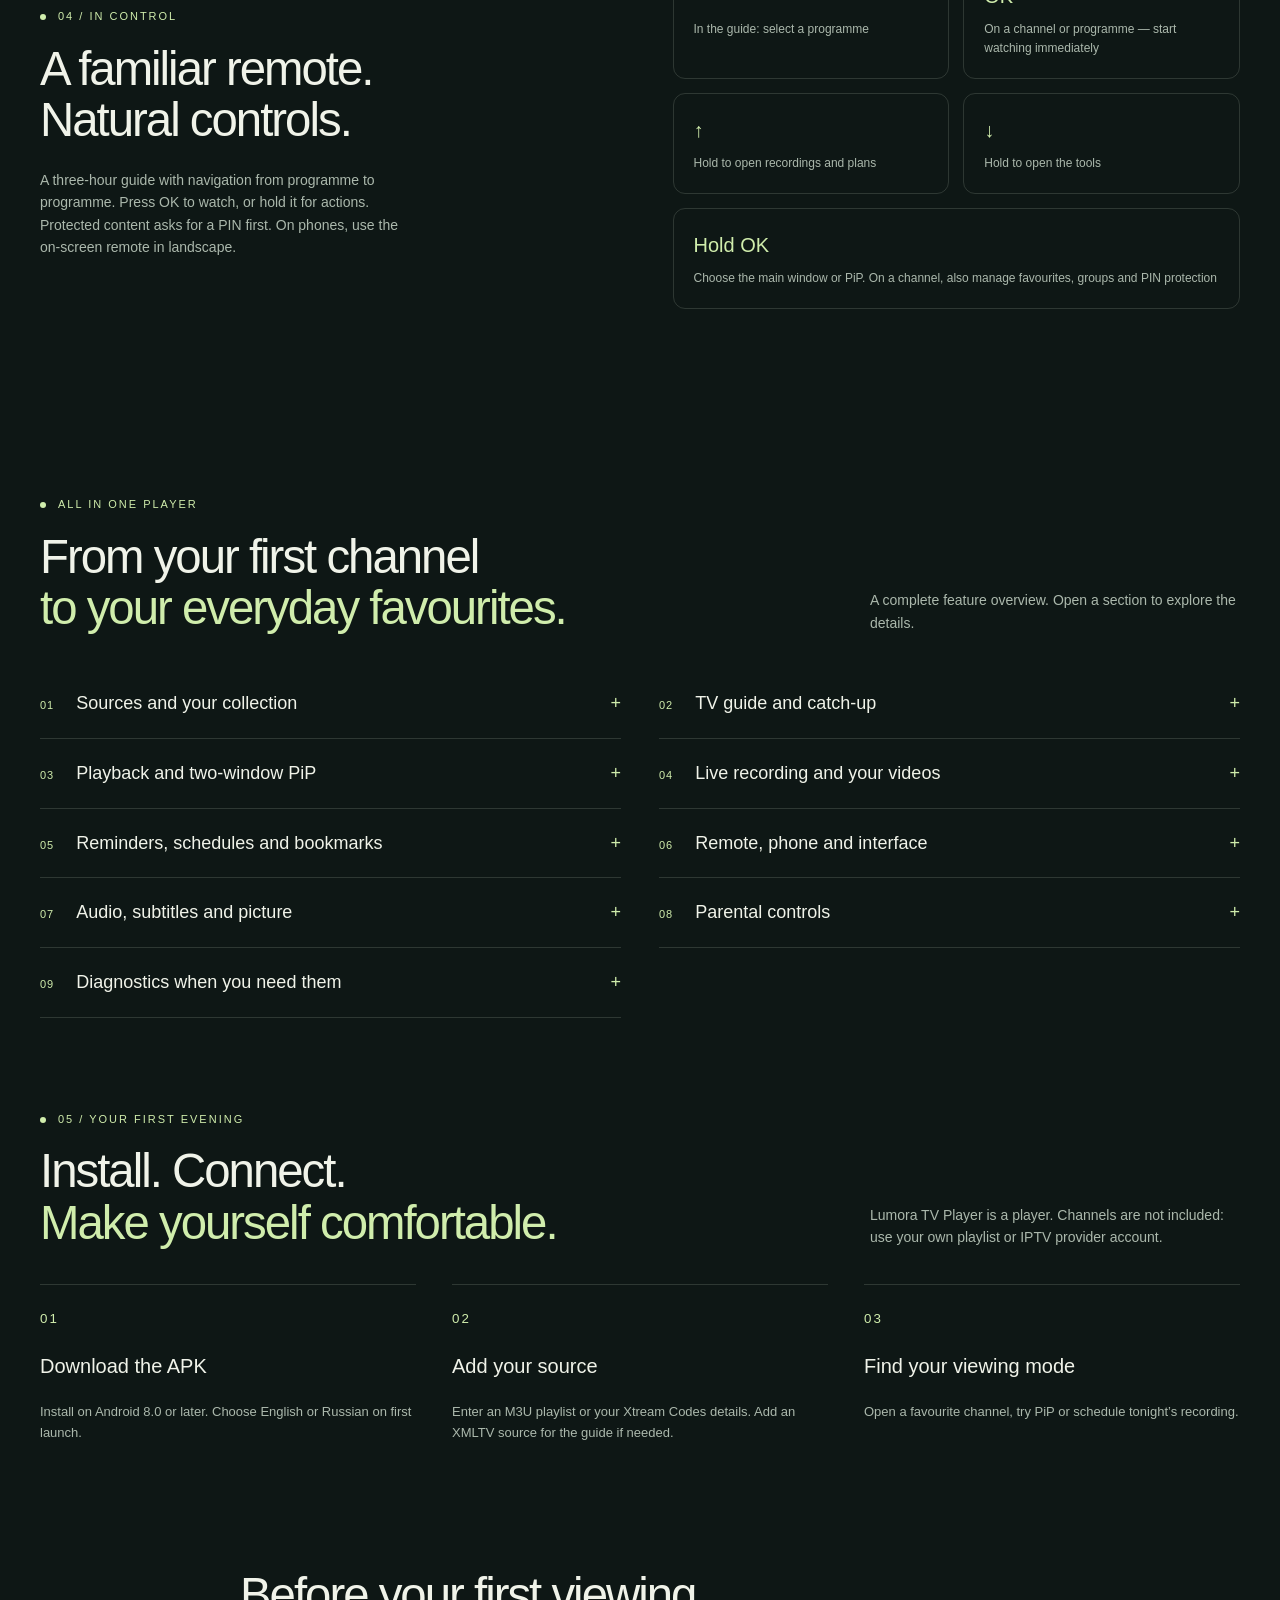
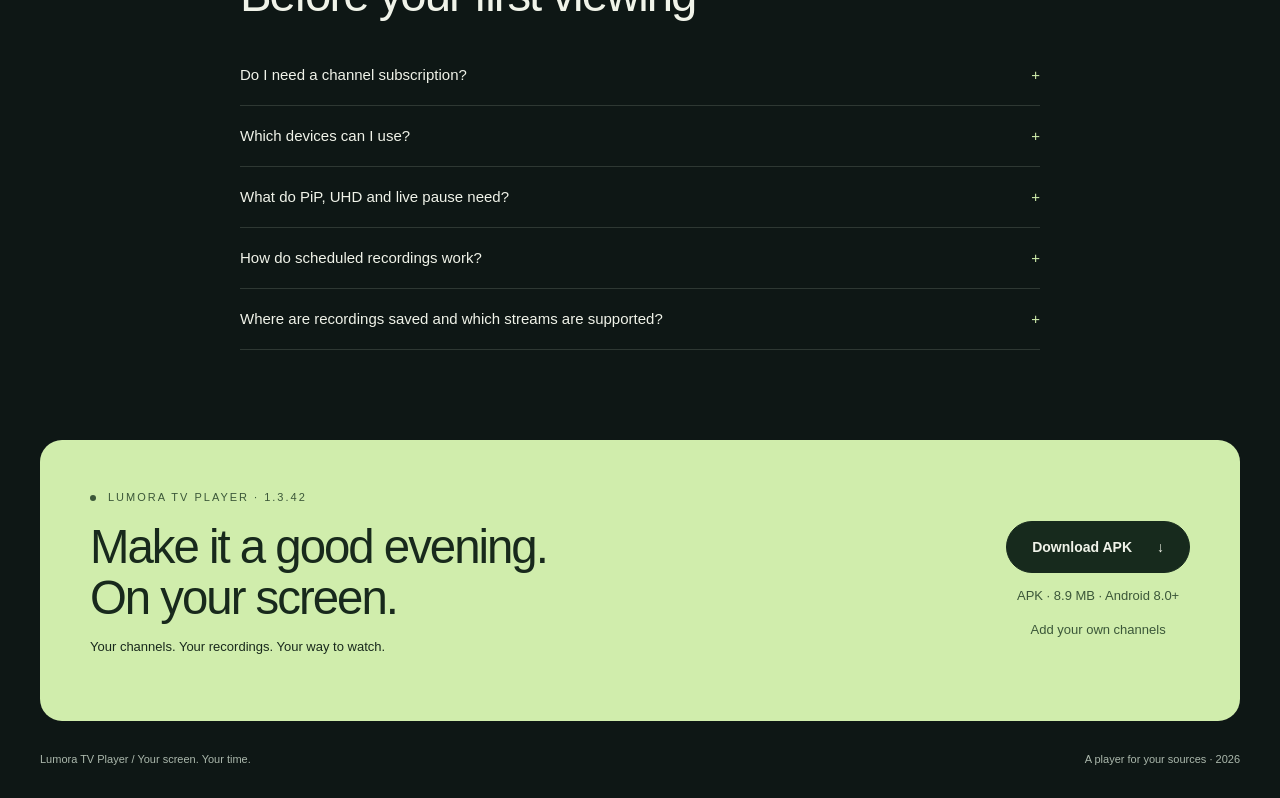
==== commit 41ba69b1: "Update index.html" ====
--- a/index.html
+++ b/index.html
@@ -1,15 +1,15 @@
 <!doctype html>
-<html lang="ru"><head><meta charset="utf-8"><meta name="viewport" content="width=device-width,initial-scale=1"><meta name="theme-color" content="#0e1715"><meta name="description" content="Glass IPTV для Android TV: ваши плейлисты, два окна PiP, архив, запись по расписанию и PIN-защита. Скачайте APK и смотрите по-своему."><title>Glass IPTV — ваш вечер, ваши правила</title><link rel="stylesheet" href="style.css?v=1.3.42-promo3"><link rel="stylesheet" href="editorial.css?v=20261023"><script src="translations.js?v=1.3.42-promo3" defer></script><script src="app.js?v=1.3.42-promo3" defer></script></head>
+<html lang="ru"><head><meta charset="utf-8"><meta name="viewport" content="width=device-width,initial-scale=1"><meta name="theme-color" content="#0e1715"><meta name="description" content="Lumora TV Player для Android TV: ваши плейлисты, два окна PiP, архив, запись по расписанию и PIN-защита. Скачайте APK и смотрите по-своему."><title>Lumora TV Player — ваш вечер, ваши правила</title><link rel="stylesheet" href="style.css?v=1.3.42-promo3"><link rel="stylesheet" href="editorial.css?v=20261023"><script src="translations.js?v=1.3.42-promo3" defer></script><script src="app.js?v=1.3.42-promo3" defer></script></head>
 <body><a class="skip" href="#main" data-i18n="skip">К содержимому</a>
-<header class="header wrap"><a class="brand" href="#main" aria-label="Glass IPTV"><i class="brand-icon" aria-hidden="true">▷</i><b>Glass</b> <span>IPTV</span></a><nav aria-label="Навигация" data-i18n-aria="navigation"><a href="#pip">PiP</a><a href="#appearance" data-i18n="themeNav">Оформление</a><a href="#all-features" data-i18n="catalogNav">Все функции</a><a href="#planning" data-i18n="planningNav">Планы на вечер</a><a href="#start" data-i18n="startNav">Как начать</a><a href="#personal" data-i18n="navPersonal">Мой плейлист</a></nav><div class="header-right"><div class="languages" role="group" aria-label="Язык / Language"><button type="button" data-lang="ru" lang="ru" aria-pressed="true">RU</button><button type="button" data-lang="en" lang="en" aria-pressed="false">EN</button></div><a class="header-cta" href="#download" data-i18n="headerDownload">Скачать ↗</a></div></header>
-<main id="main"><section class="hero wrap" aria-labelledby="hero-title"><div class="hero-editorial"><div class="hero-message"><div class="eyebrow" data-i18n="release">GLASS IPTV 1.3.42 · ДЛЯ ANDROID</div><h1 id="hero-title" data-i18n="headline">Ваш вечер.<br>Ваш экран.<br><em>Ваши правила.</em></h1><p class="hero-intro" data-i18n="intro">Смотрите любимое. Находите новое. Сохраняйте то, к чему хочется вернуться. Эфир, архив и ваши видео — вместе в Glass IPTV.</p><div class="actions"><a class="button" href="../releases/Glass-IPTV-1.3.42-release.apk" download="Glass-IPTV-1.3.42.apk"><span data-i18n="download">Скачать APK</span><span aria-hidden="true">↓</span></a><a class="text-link" href="#search-story" data-i18n="searchLabel">МЕНЬШЕ ПОИСКОВ. БОЛЬШЕ КИНО.</a></div><p class="fine" data-i18n="heroFine">Android 8.0+ · 8,9 МБ · Ваш IPTV-источник</p></div></div>
+<header class="header wrap"><a class="brand" href="#main" aria-label="Lumora TV Player"><i class="brand-icon" aria-hidden="true">▷</i><b>Glass</b> <span>IPTV</span></a><nav aria-label="Навигация" data-i18n-aria="navigation"><a href="#pip">PiP</a><a href="#appearance" data-i18n="themeNav">Оформление</a><a href="#all-features" data-i18n="catalogNav">Все функции</a><a href="#planning" data-i18n="planningNav">Планы на вечер</a><a href="#start" data-i18n="startNav">Как начать</a><a href="#personal" data-i18n="navPersonal">Мой плейлист</a></nav><div class="header-right"><div class="languages" role="group" aria-label="Язык / Language"><button type="button" data-lang="ru" lang="ru" aria-pressed="true">RU</button><button type="button" data-lang="en" lang="en" aria-pressed="false">EN</button></div><a class="header-cta" href="#download" data-i18n="headerDownload">Скачать ↗</a></div></header>
+<main id="main"><section class="hero wrap" aria-labelledby="hero-title"><div class="hero-editorial"><div class="hero-message"><div class="eyebrow" data-i18n="release">Lumora TV Player 1.3.42 · ДЛЯ ANDROID</div><h1 id="hero-title" data-i18n="headline">Ваш вечер.<br>Ваш экран.<br><em>Ваши правила.</em></h1><p class="hero-intro" data-i18n="intro">Смотрите любимое. Находите новое. Сохраняйте то, к чему хочется вернуться. Эфир, архив и ваши видео — вместе в Lumora TV Player.</p><div class="actions"><a class="button" href="https://github.com/ggv1975yendt/GlassIPTV/releases/download/Glass-IPTV/Glass-IPTV-1.3.42-release.apk" download="Glass-IPTV-1.3.42.apk"><span data-i18n="download">Скачать APK</span><span aria-hidden="true">↓</span></a><a class="text-link" href="#search-story" data-i18n="searchLabel">МЕНЬШЕ ПОИСКОВ. БОЛЬШЕ КИНО.</a></div><p class="fine" data-i18n="heroFine">Android 8.0+ · 8,9 МБ · Ваш IPTV-источник</p></div></div>
 <div class="showcase" id="demo"><div class="screen" role="img" aria-label="Иллюстрация PiP: природа в основном окне и матч в малом" data-i18n-aria="screenAlt"><img class="scene" id="main-scene" src="nature.svg" alt="" width="1200" height="650"><div class="screen-clock">20:42<small data-i18n="screenEvening">ВРЕМЯ ДЛЯ СЕБЯ</small></div><div class="scene-copy"><small id="scene-kicker">NATURE / DOCUMENTARY</small><strong id="scene-title">Там, где<br>тише.</strong></div><div class="pip-window" id="pip-window"><img id="pip-scene" src="stadium.svg" alt="" width="1200" height="650"><div class="pip-score" id="pip-score">HOME 2 : 1 AWAY</div><div class="pip-tag" id="pip-tag">SPORT · ПРЯМОЙ ЭФИР</div></div><div class="screen-info"><div><small id="mode-label">ДВА ОКНА · PiP</small><h3 id="program-title">Наедине с природой</h3><div class="progress"><i id="progress-fill"></i></div><div class="time-row"><span id="time-start">20:00</span><span id="time-end">21:00</span></div></div><div class="screen-next"><p data-i18n="next1">21:00 &nbsp; По тропам Алтая</p><p data-i18n="next2">22:00 &nbsp; Океан изнутри</p></div><div class="quality"><b id="mode-symbol">↶</b><br>1080p<br>H.264 · Stereo</div></div></div></div>
 <div class="mode-bar"><div class="mode-buttons" role="group" aria-label="Режимы просмотра" data-i18n-aria="modesAlt"><button type="button" data-mode="live" aria-pressed="false" data-i18n="live">Эфир</button><button type="button" data-mode="archive" aria-pressed="false" data-i18n="archive">Архив</button><button type="button" data-mode="pip" aria-pressed="true">PiP · <span data-i18n="twoScreens">два окна</span></button><button type="button" data-mode="recording" aria-pressed="false" data-i18n="recordings">Записи</button></div><div class="pip-actions" id="pip-actions"><button type="button" id="pip-kind" aria-pressed="false" data-i18n="mixButton">Добавить запись</button><button type="button" id="pip-swap" data-i18n="swapButton">⇄ Поменять окна</button></div></div><p class="demo-caption" id="demo-caption" aria-live="polite"></p><p class="fine" data-i18n="illustration">Интерактивная иллюстрация возможностей. Каналы и видео приведены для примера.</p>
 <div class="platforms"><small data-i18n="madeFor">ДЛЯ ВАШИХ ЭКРАНОВ</small><span>Android TV</span><span>Google TV</span><span>Android 8.0+</span><span>M3U / Xtream Codes</span></div></section>
-<section class="section wrap" id="appearance"><div class="search-story"><div><div class="eyebrow" data-i18n="themeLabel">ЦВЕТА ВАШЕГО ВЕЧЕРА</div><h2 data-i18n="themeTitle">Ваш экран.<br><em>В ваших цветах.</em></h2><p class="body-copy" data-i18n="themeCopy">Оригинальная, Графит, Холодное стекло, Тёплое стекло и Высокая контрастность. Выберите готовую тему или создайте свою в «Интерфейс → Темы».</p><p class="body-copy" data-i18n="themeDetail">Для каждого цвета — шесть готовых кружков и «+» для ручного ввода. Настраивайте панели, основной и второстепенный текст, заливку и рамку выделения. Толщина рамки — отдельно.</p><p class="fine" data-i18n="themeHint">Попробуйте цвета здесь. Это иллюстрация: настройки приложения не меняются.</p></div><div class="theme-demo"><div id="theme-preview"><strong data-i18n="themeDemoTitle">Ваш вечер начинается здесь</strong><p data-i18n="themeDemoItem">Океан изнутри · 22:00</p></div><fieldset class="colour-row"><legend data-i18n="themePanel">Цвет панели</legend><div class="swatch-row"><button type="button" class="swatch" data-colour="panel" data-value="#0b141a" style="--swatch:#0b141a" aria-label="#0b141a" aria-pressed="true"></button><button type="button" class="swatch" data-colour="panel" data-value="#191b20" style="--swatch:#191b20" aria-label="#191b20" aria-pressed="false"></button><button type="button" class="swatch" data-colour="panel" data-value="#071e30" style="--swatch:#071e30" aria-label="#071e30" aria-pressed="false"></button><button type="button" class="swatch" data-colour="panel" data-value="#291c17" style="--swatch:#291c17" aria-label="#291c17" aria-pressed="false"></button><button type="button" class="swatch" data-colour="panel" data-value="#193d2b" style="--swatch:#193d2b" aria-label="#193d2b" aria-pressed="false"></button><button type="button" class="swatch" data-colour="panel" data-value="#30203f" style="--swatch:#30203f" aria-label="#30203f" aria-pressed="false"></button><label class="custom-swatch"><span aria-hidden="true">+</span><input type="color" data-custom="panel" value="#0b141a" aria-label="Задать свой цвет" data-i18n-aria="themeCustom"></label></div></fieldset><fieldset class="colour-row"><legend data-i18n="themeText">Цвет текста</legend><div class="swatch-row"><button type="button" class="swatch" data-colour="text" data-value="#f2f5f5" style="--swatch:#f2f5f5" aria-label="#f2f5f5" aria-pressed="true"></button><button type="button" class="swatch" data-colour="text" data-value="#b7c2c7" style="--swatch:#b7c2c7" aria-label="#b7c2c7" aria-pressed="false"></button><button type="button" class="swatch" data-colour="text" data-value="#8be4ff" style="--swatch:#8be4ff" aria-label="#8be4ff" aria-pressed="false"></button><button type="button" class="swatch" data-colour="text" data-value="#ffc58a" style="--swatch:#ffc58a" aria-label="#ffc58a" aria-pressed="false"></button><button type="button" class="swatch" data-colour="text" data-value="#b7e8bb" style="--swatch:#b7e8bb" aria-label="#b7e8bb" aria-pressed="false"></button><button type="button" class="swatch" data-colour="text" data-value="#e1b9f5" style="--swatch:#e1b9f5" aria-label="#e1b9f5" aria-pressed="false"></button><label class="custom-swatch"><span aria-hidden="true">+</span><input type="color" data-custom="text" value="#f2f5f5" aria-label="Задать свой цвет" data-i18n-aria="themeCustom"></label></div></fieldset><fieldset class="colour-row"><legend data-i18n="themeFocus">Цвет выделения</legend><div class="swatch-row"><button type="button" class="swatch" data-colour="focus" data-value="#254f70" style="--swatch:#254f70" aria-label="#254f70" aria-pressed="true"></button><button type="button" class="swatch" data-colour="focus" data-value="#8be4ff" style="--swatch:#8be4ff" aria-label="#8be4ff" aria-pressed="false"></button><button type="button" class="swatch" data-colour="focus" data-value="#9a74db" style="--swatch:#9a74db" aria-label="#9a74db" aria-pressed="false"></button><button type="button" class="swatch" data-colour="focus" data-value="#ffc58a" style="--swatch:#ffc58a" aria-label="#ffc58a" aria-pressed="false"></button><button type="button" class="swatch" data-colour="focus" data-value="#7edc91" style="--swatch:#7edc91" aria-label="#7edc91" aria-pressed="false"></button><button type="button" class="swatch" data-colour="focus" data-value="#71e0ee" style="--swatch:#71e0ee" aria-label="#71e0ee" aria-pressed="false"></button><label class="custom-swatch"><span aria-hidden="true">+</span><input type="color" data-custom="focus" value="#254f70" aria-label="Задать свой цвет" data-i18n-aria="themeCustom"></label></div></fieldset></div></div></section>
-<section class="section wrap" id="search-story"><div class="search-story"><div><div class="eyebrow" data-i18n="searchLabel">МЕНЬШЕ ПОИСКОВ. БОЛЬШЕ КИНО.</div><h2 data-i18n="searchTitle">Нашли передачу?<br><em>Оставьте на вечер.</em></h2><p class="body-copy" data-i18n="searchCopy">Ищите каналы и передачи в одном источнике или сразу во всех. Выбирайте, что идёт сейчас, начнётся позже или доступно в архиве.</p><p data-i18n="searchRoute">Удерживайте ↓ во время просмотра → Поиск → OK. Вводите название экранной клавиатурой с пульта или обычной клавиатурой.</p><p data-i18n="searchSave">Нажмите OK на найденной передаче → «Добавить закладку». Вернитесь к ней во вкладке «Закладки» верхней панели: удержание ↑.</p><p class="fine" data-i18n="searchLimit">Поиск передач использует загруженную программу. Закладки передач доступны на каналах с архивом; срок просмотра зависит от провайдера.</p></div><figure class="search-preview"><div class="search-field"><span aria-hidden="true">⌕</span><span data-i18n="searchQuery">Океан</span></div><p class="eyebrow" data-i18n="searchScope">ПЕРЕДАЧИ · ВСЕ ИСТОЧНИКИ</p><div class="search-result"><span class="search-art" aria-hidden="true">≈</span><div><strong data-i18n="searchResult">Океан изнутри</strong><p data-i18n="searchMeta">NATURE · Сегодня · 22:00–23:00</p></div></div><div class="bookmark-preview" data-i18n="searchAction">◇ Добавить закладку</div><figcaption class="fine" data-i18n="searchIllustration">Иллюстрация поиска и меню передачи</figcaption></figure></div></section>
+<section class="section wrap" id="appearance"><div class="search-story"><div><div class="eyebrow" data-i18n="themeLabel">ЦВЕТА ВАШЕГО ВЕЧЕРА</div><h2 data-i18n="themeTitle">Ваш экран.<br><em>В ваших цветах.</em></h2><p class="body-copy" data-i18n="themeCopy">Оригинальная, Графит, Холодное стекло, Тёплое стекло и Высокая контрастность. Выберите готовую тему или создайте свою в «Интерфейс → Темы».</p><p class="body-copy" data-i18n="themeDetail">Для каждого цвета — шесть готовых кружков и «+» для ручного ввода. Настраивайте панели, основной и второстепенный текст, заливку и рамку выделения. Толщина рамки — отдельно.</p><p class="fine" data-i18n="themeHint">Попробуйте цвета здесь. Это иллюстрация: настройки приложения не меняются.</p></div><div class="theme-demo"><div id="theme-preview"><strong data-i18n="themeDemoTitle">Ваш вечер начинается здесь</strong><p data-i18n="themeDemoItem">Океан изнутри · 22:00</p></div><fieldset class="colour-row"><legend data-i18n="themePanel">Цвет панели</legend><div class="swatch-row"><button type="button" class="swatch" data-colour="panel" data-value="#0b141a" style="--swatch:#0b141a" aria-label="#0b141a" aria-pressed="true"></button><button type="button" class="swatch" data-colour="panel" data-value="#191b20" style="--swatch:#191b20" aria-label="#191b20" aria-pressed="false"></button><button type="button" class="swatch" data-colour="panel" data-value="#071e30" style="--swatch:#071e30" aria-label="#071e30" aria-pressed="false"></button><button type="button" class="swatch" data-colour="panel" data-value="#291c17" style="--swatch:#291c17" aria-label="#291c17" aria-pressed="false"></button><button type="button" class="swatch" data-colour="panel" data-value="#193d2b" style="--swatch:#193d2b" aria-label="#193d2b" aria-pressed="false"></button><button type="button" class="swatch" data-colour="panel" data-value="#30203f" style="--swatch:#30203f" aria-label="#30203f" aria-pressed="false"></button><label class="custom-swatch"><span aria-hidden="true">+</span><input type="color" data-custom="panel" value="#0b141a" aria-label="Задать свой цвет" data-i18n-aria="themeCustom"></label></div></fieldset><fieldset class="colour-row"><legend data-i18n="themeText">Цвет текста</legend><div class="swatch-row"><button type="button" class="swatch" data-colour="text" data-value="#f2f5f5" style="--swatch:#f2f5f5" aria-label="#f2f5f5" aria-pressed="true"></button><button type="button" class="swatch" data-colour="text" data-value="#b7c2c7" style="--swatch:#b7c2c7" aria-label="#b7c2c7" aria-pressed="false"></button><button type="button" class="swatch" data-colour="text" data-value="#8be4ff" style="--swatch:#8be4ff" aria-label="#8be4ff" aria-pressed="false"></button><button type="button" class="swatch" data-colour="text" data-value="#ffc58a" style="--swatch:#ffc58a" aria-label="#ffc58a" aria-pressed="false"></button><button type="button" class="swatch" data-colour="text" data-value="#b7e8bb" style="--swatch:#b7e8bb" aria-label="#b7e8bb" aria-pressed="false"></button><button type="button" class="swatch" data-colour="text" data-value="#e1b9f5" style="--swatch:#e1b9f5" aria-label="#e1b9f5" aria-pressed="false"></button><label class="custom-swatch"><span aria-hidden="true">+</span><input type="color" data-custom="text" value="#f2f5f5" aria-label="Задать свой цвет" data-i18n-aria="themeCustom"></label></div></fieldset><fieldset class="colour-row"><legend data-i18n="themeFocus">Цвет выделения</legend><div class="swatch-row"><button type="button" class="swatch" data-colour="focus" data-value="#254f70" style="--swatch:#254f70" aria-label="#254f70" aria-pressed="true"></button><button type="button" class="swatch" data-colour="focus" data-value="#8be4ff" style="--swatch:#8be4ff" aria-label="#8be4ff" aria-pressed="false"></button><button type="button" class="swatch" data-colour="focus" data-value="#9a74db" style="--swatch:#9a74db" aria-label="#9a74db" aria-pressed="false"></button><button type="button" class="swatch" data-colour="focus" data-value="#ffc58a" style="--swatch:#ffc58a" aria-label="#ffc58a" aria-pressed="false"></button><button type="button" class="swatch" data-colour="focus" data-value="#7edc91" style="--swatch:#7edc91" aria-label="#7edc91" aria-pressed="false"></button><button type="button" class="swatch" data-colour="focus" data-value="#71e0ee" style="--swatch:#71e0ee" aria-label="#71e0ee" aria-pressed="false"></button><label class="custom-swatch"><span aria-hidden="true">+</span><input type="color" data-custom="focus" value="#254f70" aria-label="Задать свой цвет" data-i18n-aria="themeCustom"></label></div></fieldset></div></div></section>
+<section class="section wrap" id="search-story"><div class="search-story"><div><div class="eyebrow" data-i18n="searchLabel">МЕНЬШЕ ПОИСКОВ. БОЛЬШЕ КИНО.</div><h2 data-i18n="searchTitle">Нашли передачу?<br><em>Оставьте на вечер.</em></h2><p class="body-copy" data-i18n="searchCopy">Ищите каналы и передачи в одном источнике или сразу во всех. Выбирайте, что идёт сейчас, начнётся позже или доступно в архиве.</p><p data-i18n="searchRoute">Удерживайте ↓ во время просмотра → Поиск → OK. Вводите название экранной клавиатурой с пульта или обычной клавиатурой.</p><p data-i18n="searchSave">Нажмите OK на найденной передаче → «Добавить закладку». Вернитесь к ней во вкладке «Закладки» верхней панели: удержание ↑.</p><p class="fine" data-i18n="searchLimit">Поиск передач использует загруженную программу. Закладки передач доступны на каналах с архивом; срок просмотра зависит от провайдера.</p></div><figure class="search-preview"><div class="search-field"><span aria-hidden="true">⌕</span><span data-i18n="searchQuery">Океан</span></div><p class="eyebrow" data-i18n="searchScope">ПЕРЕДАЧИ · ВСЕ ИСТОЧНИКИ</p><div class="search-result"><span class="search-art" aria-hidden="true">≈</span><div><strong data-i18n="searchResult">Океан изнутри</strong><p data-i18n="searchMeta">NATURE · Сегодня · 22:00–23:00</p></div></div><div class="bookmark-preview" data-i18n="searchAction">◇ Добавить закладку</div><figcaption class="fine" data-i18n="searchIllustration">Иллюстрация поиска и меню передачи</figcaption></figure></div></section>
 <section class="section wrap" id="pip"><div class="pip-story"><div><div class="eyebrow">01 / PICTURE IN PICTURE</div><h2 data-i18n="pipTitle">Два просмотра.<br><em>Один ваш вечер.</em></h2><p class="body-copy" data-i18n="pipCopy">Включите PiP: текущий канал останется в малом окне, а предыдущий откроется в основном. Следите за матчем, возвращайтесь к фильму и меняйте окна местами.</p><ul class="benefits"><li><span>01</span><span data-i18n="pip1">Два телеканала одновременно</span></li><li><span>02</span><span data-i18n="pip2">Эфир, архив и ваши видео — в основном окне или PiP</span></li><li><span>03</span><span data-i18n="pip3">Положение стрелками, ширина от 10 до 75% экрана</span></li></ul><p class="fine" data-i18n="pipSetup">Настройки → Интерфейс → PiP. Перемещайте окно стрелками с шагом 5% экрана. Ширина по умолчанию — 25%; меняйте её влево/вправо. OK сохраняет, Back отменяет.</p><a class="text-link" href="#demo" id="try-pip" data-i18n="tryPip">Попробовать PiP в иллюстрации ↑</a></div><div class="visual-card"><div class="mini-tv" role="img" aria-label="Иллюстрация двух окон" data-i18n-aria="miniAlt"><span class="mini-label" data-i18n="mainView">ВАШ ОСНОВНОЙ ПРОСМОТР</span><div class="mini-pip"></div></div><div class="visual-foot"><span data-i18n="pipFooter">Большой экран. Больше выбора.</span><strong>LIVE + LIVE / FILE</strong></div><p class="fine" data-i18n="pipLimit">Два потока требуют поддержки источника и устройства. При доступных вариантах плеер снижает качество для устойчивого просмотра. Два UHD поддерживаются не каждой приставкой.</p></div></div></section>
-<section class="wrap" id="features"><div class="section-heading"><div><div class="eyebrow" data-i18n="featuresLabel">02 / СМОТРИТЕ ПО-СВОЕМУ</div><h2 data-i18n="featuresTitle">Хорошие передачи.<br>В удобное вам время.</h2></div><p data-i18n="featuresCopy">Включайте сейчас, возвращайтесь позже или сохраняйте себе. Glass IPTV подстраивается под ваши планы.</p></div><div class="cards">
+<section class="wrap" id="features"><div class="section-heading"><div><div class="eyebrow" data-i18n="featuresLabel">02 / СМОТРИТЕ ПО-СВОЕМУ</div><h2 data-i18n="featuresTitle">Хорошие передачи.<br>В удобное вам время.</h2></div><p data-i18n="featuresCopy">Включайте сейчас, возвращайтесь позже или сохраняйте себе. Lumora TV Player подстраивается под ваши планы.</p></div><div class="cards">
 <article class="card"><div class="card-icon" aria-hidden="true">↶</div><h3 data-i18n="archiveTitle">Пауза без спешки</h3><p data-i18n="archiveCopy">Отвлеклись на звонок? Поставьте эфир на паузу и продолжите с сохранённой точки. В архиве можно вернуться к уже прошедшим передачам.</p><div class="card-note" data-i18n="archiveNote">На каналах с поддержкой архива у провайдера</div></article>
 <article class="card"><div class="card-icon" aria-hidden="true">⊙</div><h3 data-i18n="recordTitle">Оставьте себе</h3><p data-i18n="recordCopy">Запишите эфир сразу или запланируйте запись будущей передачи. Продолжайте смотреть другой канал — запись работает независимо.</p><div class="card-note" data-i18n="recordNote">Память устройства или доступная папка на USB</div></article>
 <article class="card"><div class="card-icon" aria-hidden="true">▷</div><h3 data-i18n="filesTitle">Ваше маленькое кино</h3><p data-i18n="filesCopy">Открывайте сохранённые передачи и свои видео из одной папки. Пауза, перемотка и выбор дорожек — всё уже под рукой.</p><div class="card-note" data-i18n="filesNote">Каталог записей — по удержанию ↑ на пульте</div></article></div></section>
@@ -18,5 +18,5 @@
 <section class="section wrap" id="family"><div class="family-grid"><div><div class="eyebrow" data-i18n="familyLabel">ДЛЯ ВСЕЙ СЕМЬИ</div><h2 data-i18n="familyTitle">Ваши каналы.<br><em>Ваши границы.</em></h2><p class="body-copy" data-i18n="familyCopy">Вы сами выбираете, какие каналы и группы защитить PIN-кодом. Удерживайте OK в списке каналов или категорий — защита всегда под рукой.</p><ul class="benefits"><li><span>01</span><span data-i18n="familyOne">Разрешите один канал — или все защищённые каналы на текущий сеанс.</span></li><li><span>02</span><span data-i18n="familyTwo">Сменить PIN в Settings можно только после ввода действующего кода.</span></li></ul><p class="fine" data-i18n="familyHint">Ручная защита внутри плеера. Автоматической классификации контента нет.</p></div><div class="access-preview"><span class="lock-mark" aria-hidden="true">◇</span><div class="eyebrow" data-i18n="familyPreview">После верного PIN</div><h3 data-i18n="familyQuestion">Что разрешить смотреть?</h3><div class="access-option chosen" data-i18n="familyChannel">Только этот канал</div><div class="access-option" data-i18n="familyAll">Все защищённые каналы</div><p class="fine" data-i18n="familyCaption">Иллюстрация выбора доступа · при уходе приложения в фон защита возвращается</p></div></div></section>
 <section class="section wrap" id="controls"><div class="controls-grid"><div><div class="eyebrow" data-i18n="controlsLabel">04 / УПРАВЛЕНИЕ</div><h2 data-i18n="controlsTitle">Знакомый пульт.<br>Понятные движения.</h2><p class="body-copy" style="margin-top:23px" data-i18n="controlsCopy">В телегиде — три часа программы и переход между передачами. Короткое OK открывает просмотр, долгое — действия. Защищённый контент сначала запросит PIN. На телефоне — экранный пульт в горизонтальном режиме.</p></div><div class="keys"><div class="key"><kbd>← →</kbd><p data-i18n="keyGuide">В телегиде — выбрать передачу</p></div><div class="key"><kbd>OK</kbd><p data-i18n="keyOk">На канале или передаче — сразу открыть просмотр</p></div><div class="key"><kbd>↑</kbd><p data-i18n="keyUp">Удержать — записи и планы</p></div><div class="key"><kbd>↓</kbd><p data-i18n="keyDown">Удержать — инструменты</p></div><div class="key"><kbd  data-i18n="holdOkLabel">Удержать OK</kbd><p  data-i18n="keyHoldOk">Выбрать основное окно или PiP. На канале — также избранное, группы и PIN-защита</p></div></div></div></section>
 <section class="section wrap" id="all-features"><div class="section-heading"><div><div class="eyebrow" data-i18n="catalogLabel">ВСЁ В ОДНОМ ПЛЕЕРЕ</div><h2 data-i18n="catalogTitle">От первого канала<br><em>до ваших привычек.</em></h2></div><p data-i18n="catalogCopy">Полный обзор возможностей. Откройте раздел, чтобы узнать подробности.</p></div><div class="feature-catalog"><details><summary><span class="catalog-number">01</span><span data-i18n="catalog_sources">Источники и личная коллекция</span></summary><ul><li data-i18n="catalog_sources_0">M3U по адресу или из файла, подключение через Xtream Codes; несколько источников в одном приложении.</li><li data-i18n="catalog_sources_1">Категории, избранное, история просмотра и поиск каналов и передач.</li><li data-i18n="catalog_sources_2">«Мой плейлист» объединяет выбранные каналы из разных источников. Создавайте и переименовывайте группы, меняйте порядок, перемещайте и удаляйте каналы из подборки.</li><li data-i18n="catalog_sources_3">Для каждого источника: при запуске, раз в день, раз в неделю или вручную. Срок проверяется при открытии приложения и возврате из фона, без фонового таймера.</li></ul></details><details><summary><span class="catalog-number">02</span><span data-i18n="catalog_guide">Телегид и архив</span></summary><ul><li data-i18n="catalog_guide_0">XMLTV, включая gzip. Для EPG каждого источника — при запуске, ежедневно, еженедельно или вручную; также доступно обновление после каналов.</li><li data-i18n="catalog_guide_1">Трёхчасовой телегид с переходом стрелками между передачами, описания программ и список передач выбранного канала.</li><li data-i18n="catalog_guide_2">Архив прошедших передач, выбор времени, пауза и перемотка. Пауза эфира с продолжением через архив — при поддержке провайдера.</li><li data-i18n="catalog_guide_3">Автоматическое обновление EPG можно отключить для каждого источника; ручное обновление остаётся доступным. Отключение отменяет соответствующие задания и повторные попытки.</li></ul></details><details><summary><span class="catalog-number">03</span><span data-i18n="catalog_windows">Просмотр и два окна PiP</span></summary><ul><li data-i18n="catalog_windows_0">Открывайте эфир, архив или локальное видео в основном либо дополнительном окне. Меняйте окна местами, скрывайте или закрывайте PiP; звук идёт из основного окна.</li><li data-i18n="catalog_windows_1">Настройка положения и размера PiP с пульта: шаг 5%, ширина по умолчанию 25%, диапазон 10–75%.</li><li data-i18n="catalog_windows_2">Автоматический выбор более лёгкого видеоварианта при проблемах воспроизведения, если он доступен в потоке. При нехватке ресурсов — освобождение PiP для восстановления основного просмотра.</li><li data-i18n="catalog_windows_3">При включении PiP текущий канал переходит в малое окно, предыдущий — в основное. Если предыдущего нет, открывается копия текущего.</li></ul></details><details><summary><span class="catalog-number">04</span><span data-i18n="catalog_record">Запись эфира и свои видео</span></summary><ul><li data-i18n="catalog_record_0">Начните запись вручную или запланируйте будущую передачу из телегида либо списка программ. Запись одного канала работает независимо от просмотра.</li><li data-i18n="catalog_record_1">Папка Movies/GlassIPTV по умолчанию; выбор доступной папки, в том числе на USB. Каталог показывает записи и другие обнаруженные видеофайлы.</li><li data-i18n="catalog_record_2">Пауза, перемотка с ускорением при удержании, дорожки и субтитры. Удаление записи из каталога удаляет и файл.</li><li data-i18n="catalog_record_3">Остановка вручную и окончание по расписанию завершают запись. Запись поддерживает прямой MPEG-TS и незашифрованный HLS с TS-сегментами.</li></ul></details><details><summary><span class="catalog-number">05</span><span data-i18n="catalog_plans">Напоминания, расписание и закладки</span></summary><ul><li data-i18n="catalog_plans_0">Создавайте напоминания и запланированные записи из телегида и панели передач. Напоминание появляется по центру экрана; в фоне — уведомление.</li><li data-i18n="catalog_plans_1">Записи, напоминания, запланированные записи и закладки собраны в четырёх вкладках верхней панели. Стрелки влево/вправо переключают вкладки без перехода на заголовок.</li><li data-i18n="catalog_plans_2">Удаляйте напоминания и отменяйте будущие записи; устаревшие напоминания очищаются автоматически. Для фоновых задач нужны доступный поток, накопитель и разрешения Android.</li><li data-i18n="catalog_plans_3">Запись по расписанию начинается за 30 секунд до передачи и заканчивается по EPG. Запас учитывается при проверке пересечений: одновременно записывается один канал.</li><li data-i18n="catalog_plans_4">Сохраняйте закладки моментов эфира и архива через инструменты. Открывайте и удаляйте их во вкладке «Закладки»; при открытии проверяются срок архива и PIN.</li></ul></details><details><summary><span class="catalog-number">06</span><span data-i18n="catalog_control">Пульт, телефон и интерфейс</span></summary><ul><li data-i18n="catalog_control_0">Короткое OK — просмотр; долгое OK — действия и выбор окна. Удержание вверх открывает записи и планы, вниз — инструменты.</li><li data-i18n="catalog_control_1">Ввод номера канала со сменой источника; возврат к предыдущему просмотру, включая видеофайлы.</li><li data-i18n="catalog_control_2">Пять готовых тем и Кастом: цвета панелей, текста и выделения, толщина рамки фокуса. Предпросмотр, сохранение и отмена. Прозрачность и масштаб — в разделе «Интерфейс».</li><li data-i18n="catalog_control_3">Пульт D-pad на ТВ; касания и вставка текста на телефоне включены по умолчанию. Экранный пульт сохранён. Режим только D-pad можно включить в скрытых настройках.</li></ul></details><details><summary><span class="catalog-number">07</span><span data-i18n="catalog_audio">Звук, субтитры и изображение</span></summary><ul><li data-i18n="catalog_audio_0">Выбор аудиодорожки, субтитров и формата изображения. Системное или программное декодирование аудио выбирается вручную.</li><li data-i18n="catalog_audio_1">Поддержка конкретных видеоформатов, UHD и двух одновременных потоков зависит от устройства, декодера и источника.</li></ul></details><details><summary><span class="catalog-number">08</span><span data-i18n="catalog_parental">Родительский контроль</span></summary><ul><li data-i18n="catalog_parental_0">Защитите отдельный канал или категорию долгим OK. Для изменения защиты требуется PIN, даже если просмотр уже разрешён.</li><li data-i18n="catalog_parental_1">Начальный PIN — 0000. Смена в Settings требует действующего кода. После проверки разрешите один канал или все защищённые каналы на сеанс.</li><li data-i18n="catalog_parental_2">Проверка доступа действует и при открытии в PiP. Автоматического определения взрослого контента нет; сторонние видеофайлы не классифицируются.</li></ul></details><details><summary><span class="catalog-number">09</span><span data-i18n="catalog_diagnostics">Диагностика по необходимости</span></summary><ul><li data-i18n="catalog_diagnostics_0">Диагностика доступна в скрытых настройках. По умолчанию выключена; включайте её для проверки проблемы и выключайте после. Выбор сохраняется.</li><li data-i18n="catalog_diagnostics_1">Журналы в Download/GlassIPTV: события плееров, варианты качества и ошибки декодеров. Адреса потоков и PIN не записываются.</li><li data-i18n="catalog_diagnostics_2">Ограниченный объём журнала и фоновая запись пакетами. После выключения завершается последняя выгрузка и останавливается рабочий поток.</li></ul></details></div></section>
-<section class="wrap" id="start"><div class="section-heading"><div><div class="eyebrow" data-i18n="startLabel">05 / ВАШ ПЕРВЫЙ ВЕЧЕР</div><h2 data-i18n="startTitle">Установите. Подключите.<br><em>Устройтесь поудобнее.</em></h2></div><p data-i18n="sourceNote">Glass IPTV — плеер. Каналы не включены: используйте свой плейлист или доступ от IPTV-провайдера.</p></div><div class="steps"><article class="step"><small>01</small><h3 data-i18n="step1">Скачайте APK</h3><p data-i18n="step1Copy">Установите на Android 8.0 или новее. При первом запуске выберите русский или английский язык.</p></article><article class="step"><small>02</small><h3 data-i18n="step2">Добавьте источник</h3><p data-i18n="step2Copy">Укажите M3U-плейлист или данные Xtream Codes. Для телегида при необходимости добавьте XMLTV.</p></article><article class="step"><small>03</small><h3 data-i18n="step3">Выберите свой режим</h3><p data-i18n="step3Copy">Откройте любимый канал, попробуйте PiP или запланируйте запись на вечер.</p></article></div></section>
-<section class="section faq wrap" aria-labelledby="faq-title"><h2 id="faq-title" data-i18n="faqTitle">Перед первым просмотром</h2><details><summary data-i18n="q0">Нужна ли подписка на каналы?</summary><p data-i18n="a0">Приложение не продаёт и не предоставляет каналы. Нужен ваш M3U-плейлист или доступ Xtream Codes. Условия доступа, программа передач и архив зависят от выбранного источника.</p></details><details><summary data-i18n="q1">На каких устройствах можно смотреть?</summary><p data-i18n="a1">Android TV, Google TV и телефоны с Android 8.0+. На телефоне доступны касания, вставка адресов и экранный пульт; приложение работает горизонтально. Поддержка форматов зависит от устройства и декодера.</p></details><details><summary data-i18n="q2">Что нужно для PiP, UHD и паузы эфира?</summary><p data-i18n="a2">Для двух телеканалов источник должен допускать одновременные подключения, а устройство — декодировать два потока. Можно сочетать эфир, архив и локальное видео. При наличии более лёгких вариантов плеер умеет снижать качество; единственный UHD-поток не превращается в HD. Два UHD на каждой приставке не гарантируются. Пауза эфира доступна на каналах с архивом провайдера.</p></details><details><summary data-i18n="q3">Как работает запись по расписанию?</summary><p data-i18n="a3">Выберите будущую передачу в телегиде или списке программ. Запись начинается за 30 секунд до её начала и заканчивается по EPG. На Android 12+ может понадобиться разрешение на точные таймеры. Устройство должно быть включено, поток и папка — доступны. Фоновые ограничения Android могут влиять на запуск; после принудительной остановки приложения запись не гарантируется.</p></details><details><summary data-i18n="q4">Куда сохраняются записи и какие потоки поддерживаются?</summary><p data-i18n="a4">По умолчанию — Movies/GlassIPTV. Можно выбрать другую доступную папку, в том числе USB. Одновременно записывается один канал. Запись поддерживает прямой MPEG-TS и незашифрованный HLS с TS-сегментами; воспроизведение ваших файлов зависит от поддержки их формата.</p></details></section><section class="download wrap" id="download"><div><div class="eyebrow">GLASS IPTV · 1.3.42</div><h2 data-i18n="downloadTitle">Хорошего вечера.<br>На вашем экране.</h2><p data-i18n="downloadCopy">Ваши каналы. Ваши записи. Ваш способ смотреть.</p></div><div class="download-side"><a class="button" href="../releases/Glass-IPTV-1.3.42-release.apk" download="Glass-IPTV-1.3.42.apk"><span data-i18n="download">Скачать APK</span><span aria-hidden="true">↓</span></a><p class="fine" data-i18n="downloadFine">APK · 8,9 МБ · Android 8.0+</p><p class="fine" data-i18n="downloadSource">Каналы подключаются отдельно</p></div></section></main><footer class="footer wrap"><span>Glass IPTV <span data-i18n="footer">/ Ваш экран. Ваше время.</span></span><span data-i18n="footerRight">Плеер для ваших источников · 2026</span></footer></body></html>
+<section class="wrap" id="start"><div class="section-heading"><div><div class="eyebrow" data-i18n="startLabel">05 / ВАШ ПЕРВЫЙ ВЕЧЕР</div><h2 data-i18n="startTitle">Установите. Подключите.<br><em>Устройтесь поудобнее.</em></h2></div><p data-i18n="sourceNote">Lumora TV Player — плеер. Каналы не включены: используйте свой плейлист или доступ от IPTV-провайдера.</p></div><div class="steps"><article class="step"><small>01</small><h3 data-i18n="step1">Скачайте APK</h3><p data-i18n="step1Copy">Установите на Android 8.0 или новее. При первом запуске выберите русский или английский язык.</p></article><article class="step"><small>02</small><h3 data-i18n="step2">Добавьте источник</h3><p data-i18n="step2Copy">Укажите M3U-плейлист или данные Xtream Codes. Для телегида при необходимости добавьте XMLTV.</p></article><article class="step"><small>03</small><h3 data-i18n="step3">Выберите свой режим</h3><p data-i18n="step3Copy">Откройте любимый канал, попробуйте PiP или запланируйте запись на вечер.</p></article></div></section>
+<section class="section faq wrap" aria-labelledby="faq-title"><h2 id="faq-title" data-i18n="faqTitle">Перед первым просмотром</h2><details><summary data-i18n="q0">Нужна ли подписка на каналы?</summary><p data-i18n="a0">Приложение не продаёт и не предоставляет каналы. Нужен ваш M3U-плейлист или доступ Xtream Codes. Условия доступа, программа передач и архив зависят от выбранного источника.</p></details><details><summary data-i18n="q1">На каких устройствах можно смотреть?</summary><p data-i18n="a1">Android TV, Google TV и телефоны с Android 8.0+. На телефоне доступны касания, вставка адресов и экранный пульт; приложение работает горизонтально. Поддержка форматов зависит от устройства и декодера.</p></details><details><summary data-i18n="q2">Что нужно для PiP, UHD и паузы эфира?</summary><p data-i18n="a2">Для двух телеканалов источник должен допускать одновременные подключения, а устройство — декодировать два потока. Можно сочетать эфир, архив и локальное видео. При наличии более лёгких вариантов плеер умеет снижать качество; единственный UHD-поток не превращается в HD. Два UHD на каждой приставке не гарантируются. Пауза эфира доступна на каналах с архивом провайдера.</p></details><details><summary data-i18n="q3">Как работает запись по расписанию?</summary><p data-i18n="a3">Выберите будущую передачу в телегиде или списке программ. Запись начинается за 30 секунд до её начала и заканчивается по EPG. На Android 12+ может понадобиться разрешение на точные таймеры. Устройство должно быть включено, поток и папка — доступны. Фоновые ограничения Android могут влиять на запуск; после принудительной остановки приложения запись не гарантируется.</p></details><details><summary data-i18n="q4">Куда сохраняются записи и какие потоки поддерживаются?</summary><p data-i18n="a4">По умолчанию — Movies/GlassIPTV. Можно выбрать другую доступную папку, в том числе USB. Одновременно записывается один канал. Запись поддерживает прямой MPEG-TS и незашифрованный HLS с TS-сегментами; воспроизведение ваших файлов зависит от поддержки их формата.</p></details></section><section class="download wrap" id="download"><div><div class="eyebrow">Lumora TV Player · 1.3.42</div><h2 data-i18n="downloadTitle">Хорошего вечера.<br>На вашем экране.</h2><p data-i18n="downloadCopy">Ваши каналы. Ваши записи. Ваш способ смотреть.</p></div><div class="download-side"><a class="button" href="https://github.com/ggv1975yendt/GlassIPTV/releases/download/Glass-IPTV/Glass-IPTV-1.3.42-release.apk" download="Glass-IPTV-1.3.42.apk"><span data-i18n="download">Скачать APK</span><span aria-hidden="true">↓</span></a><p class="fine" data-i18n="downloadFine">APK · 8,9 МБ · Android 8.0+</p><p class="fine" data-i18n="downloadSource">Каналы подключаются отдельно</p></div></section></main><footer class="footer wrap"><span>Lumora TV Player <span data-i18n="footer">/ Ваш экран. Ваше время.</span></span><span data-i18n="footerRight">Плеер для ваших источников · 2026</span></footer></body></html>
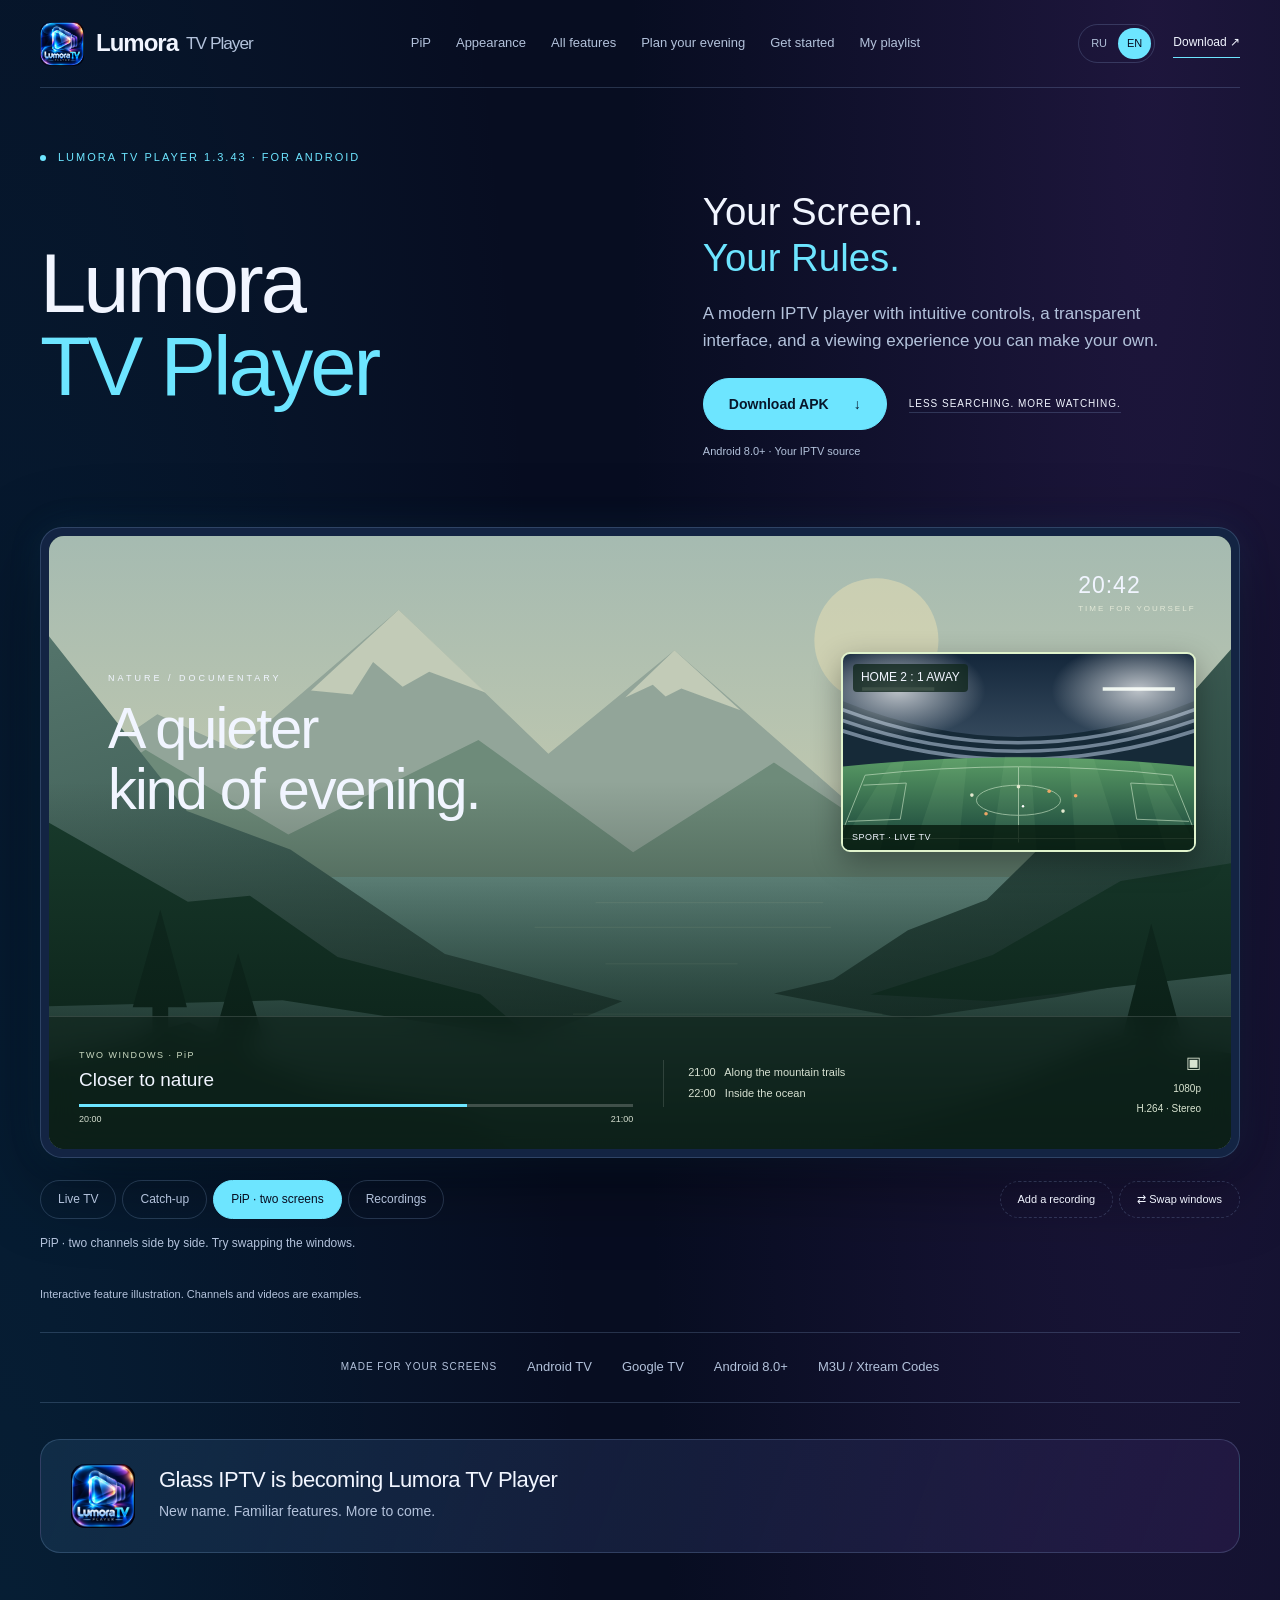
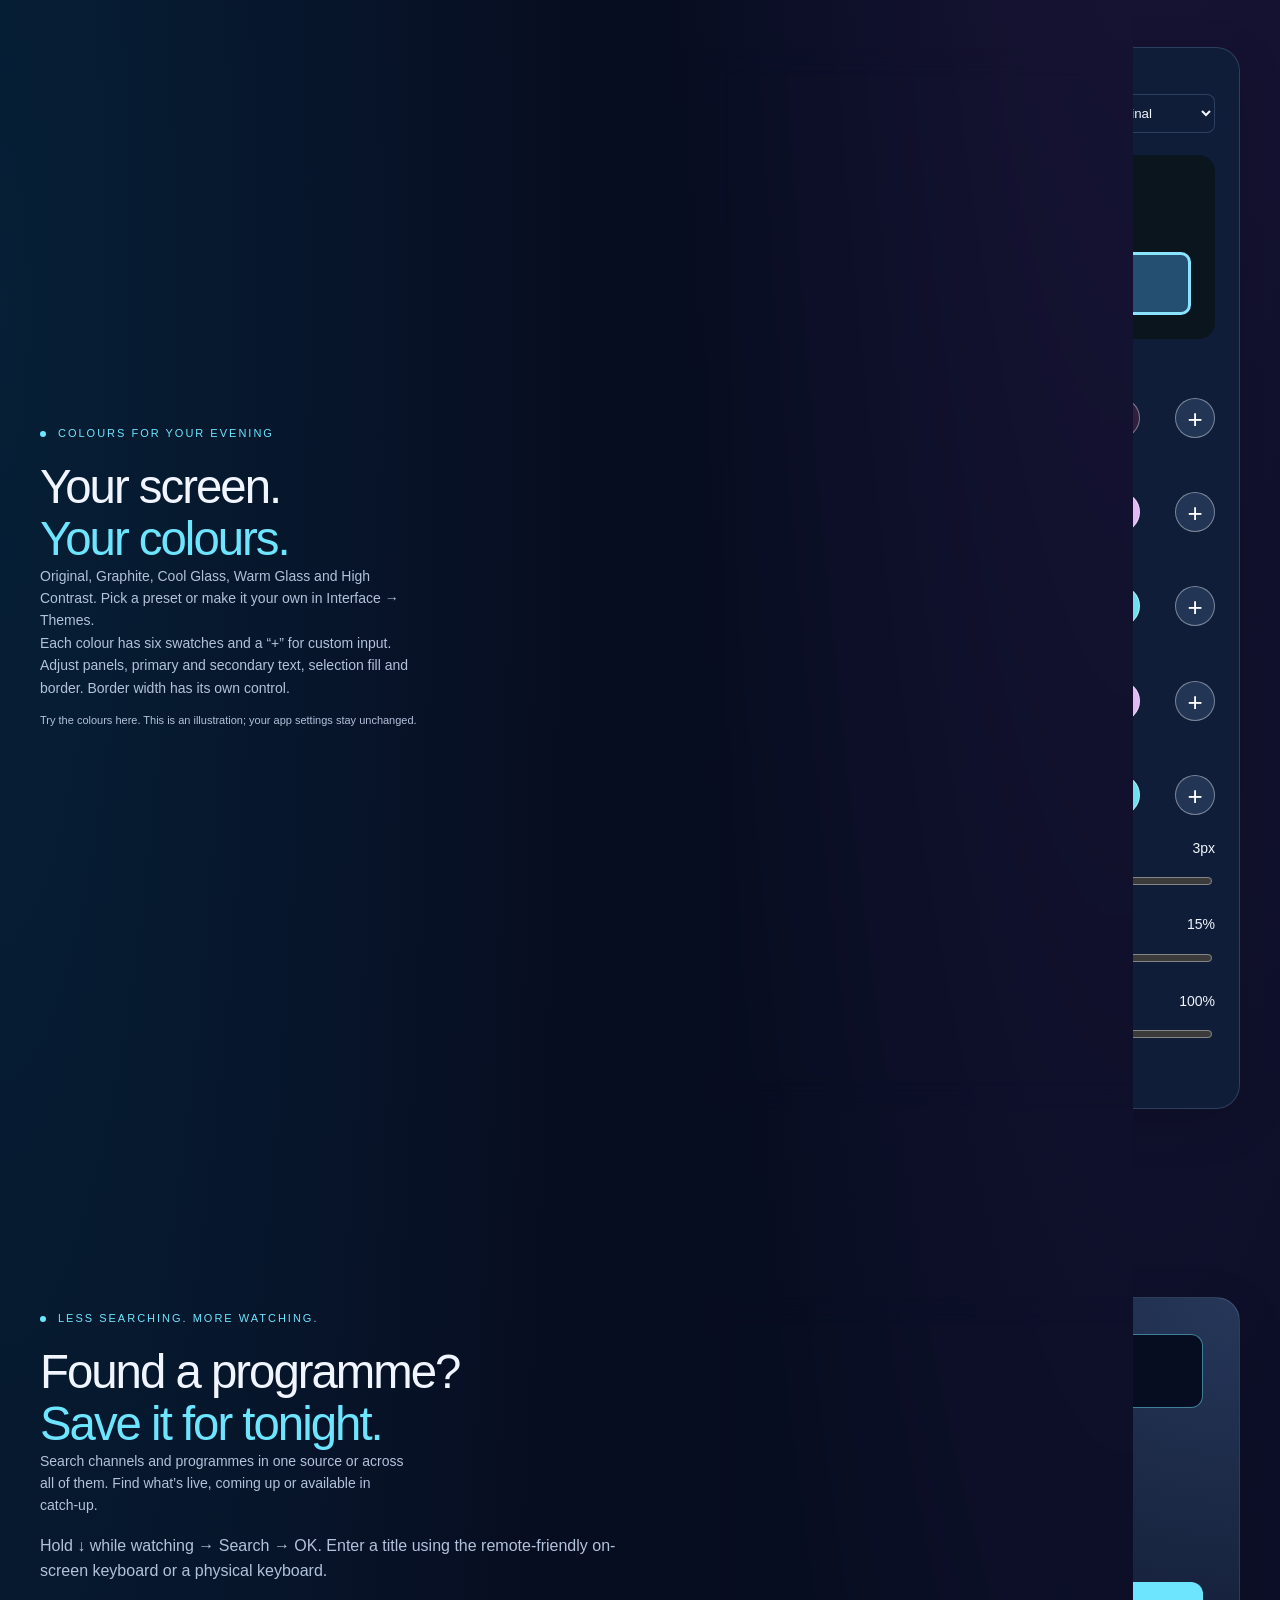
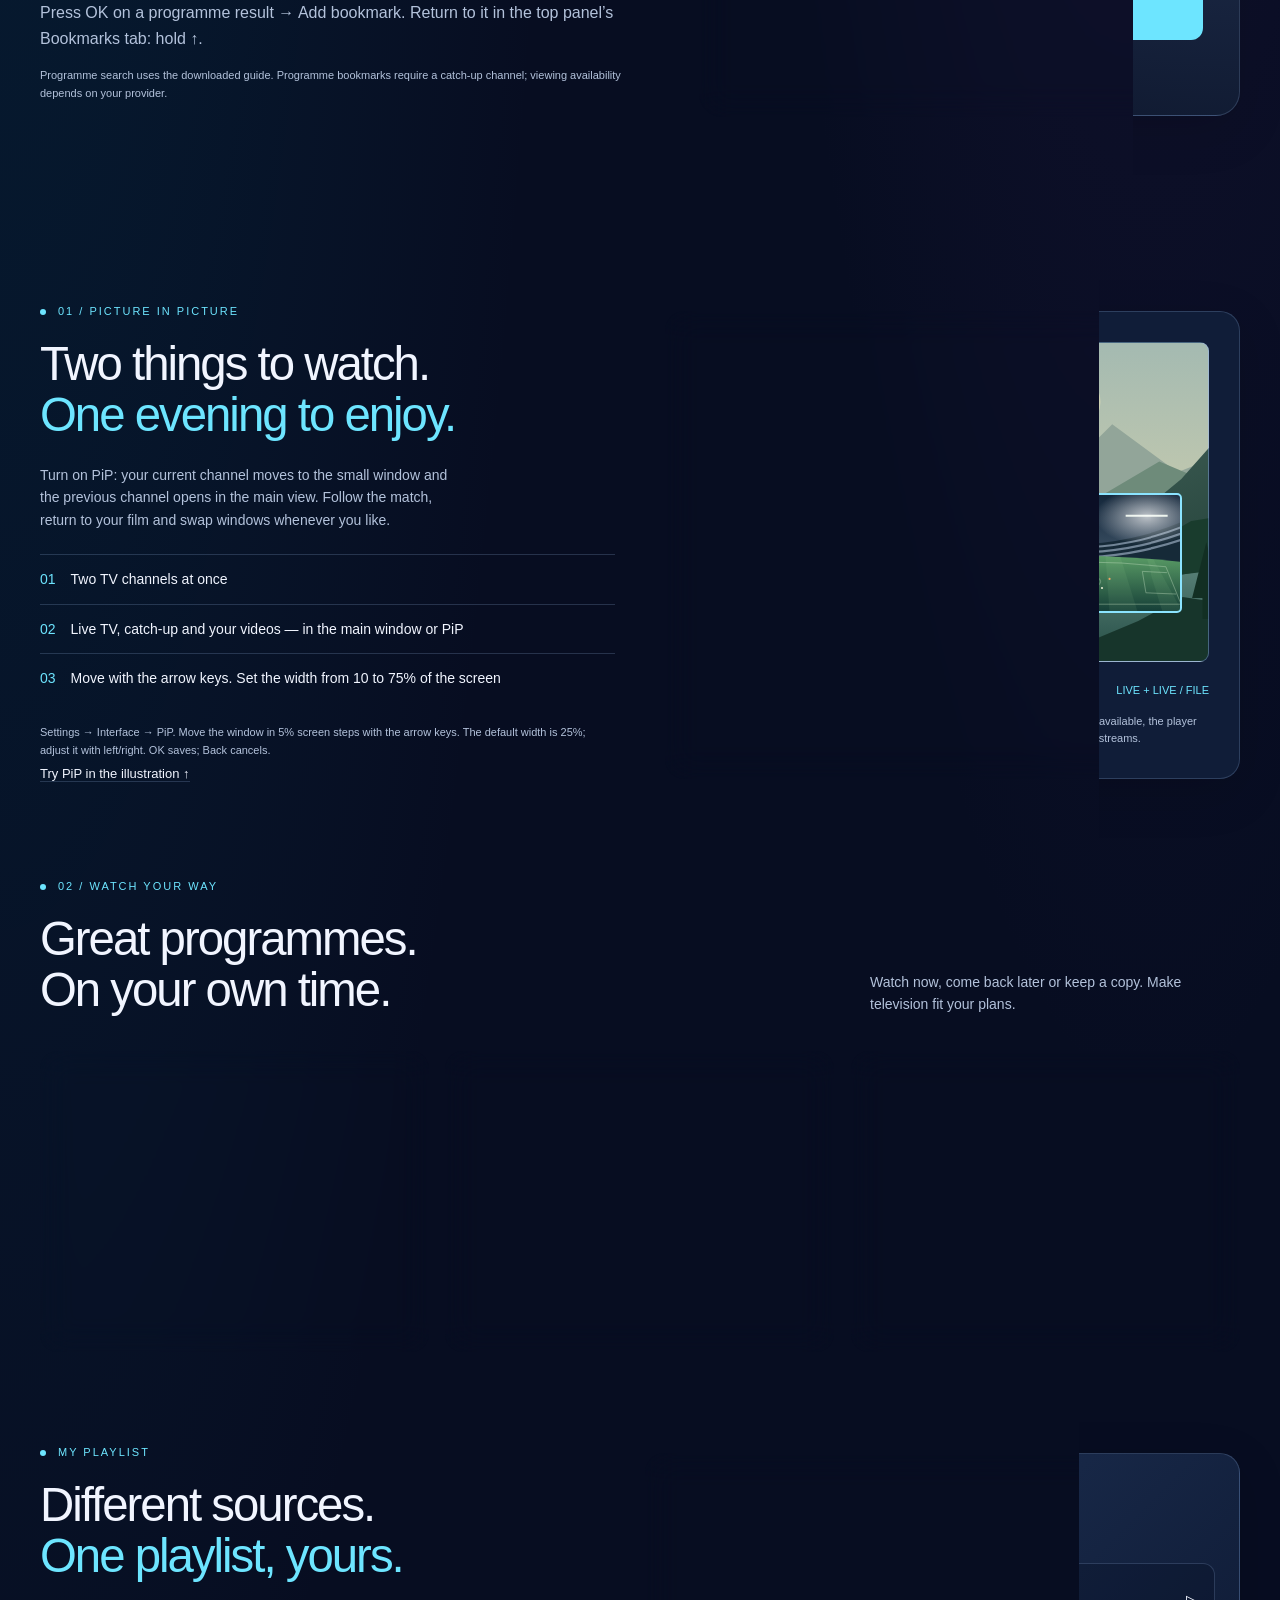
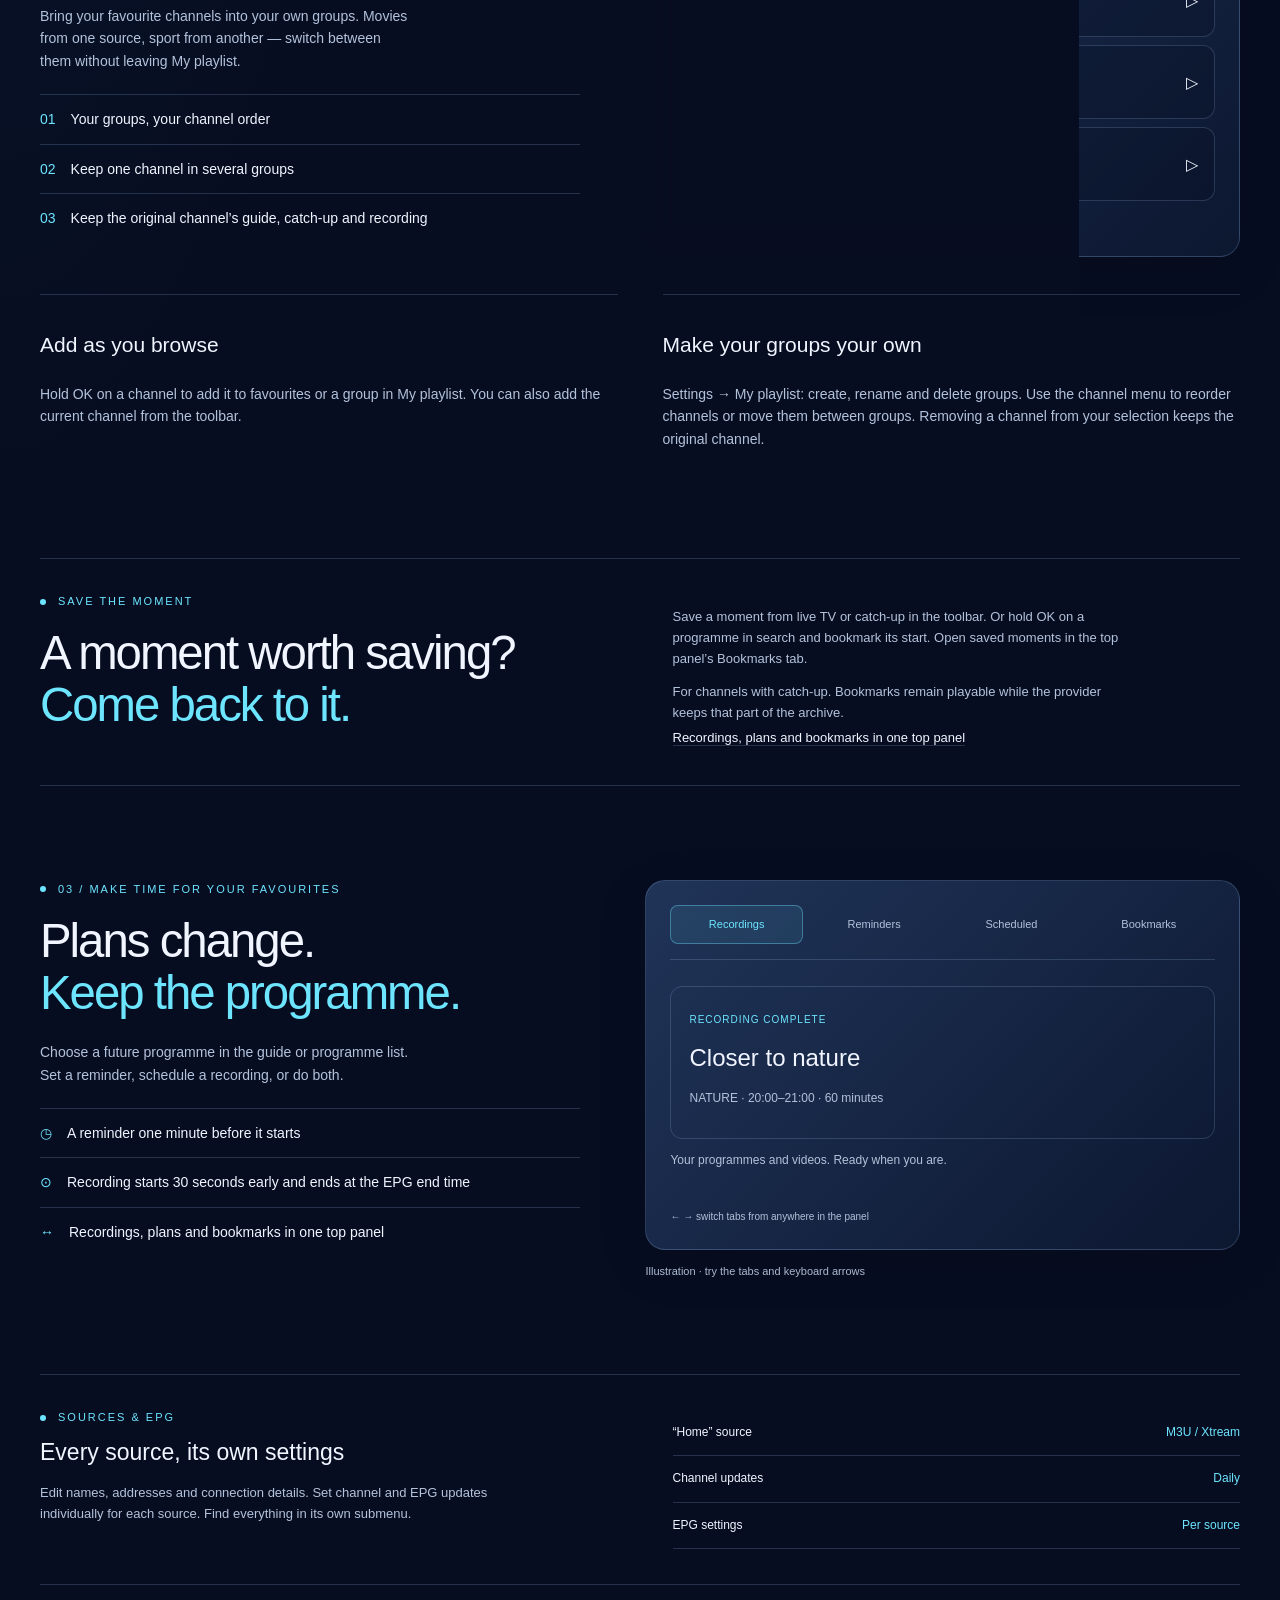
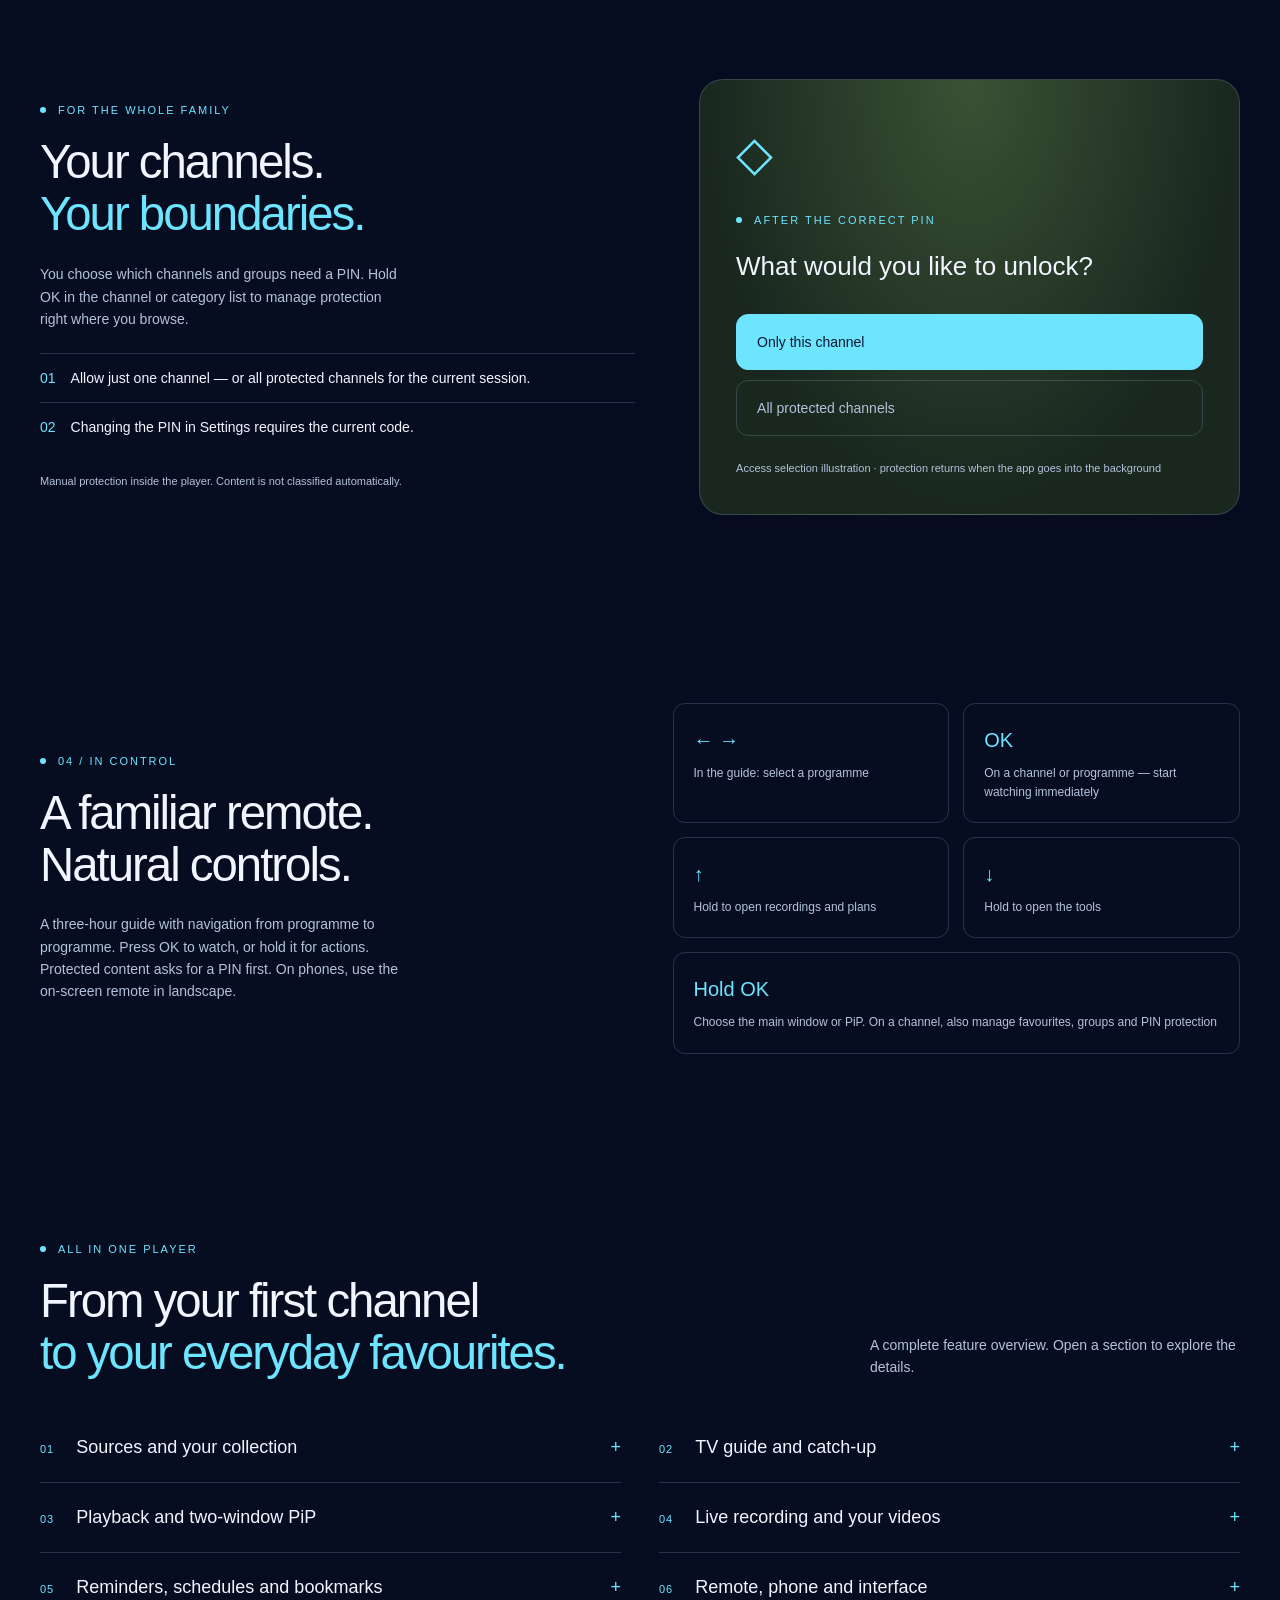
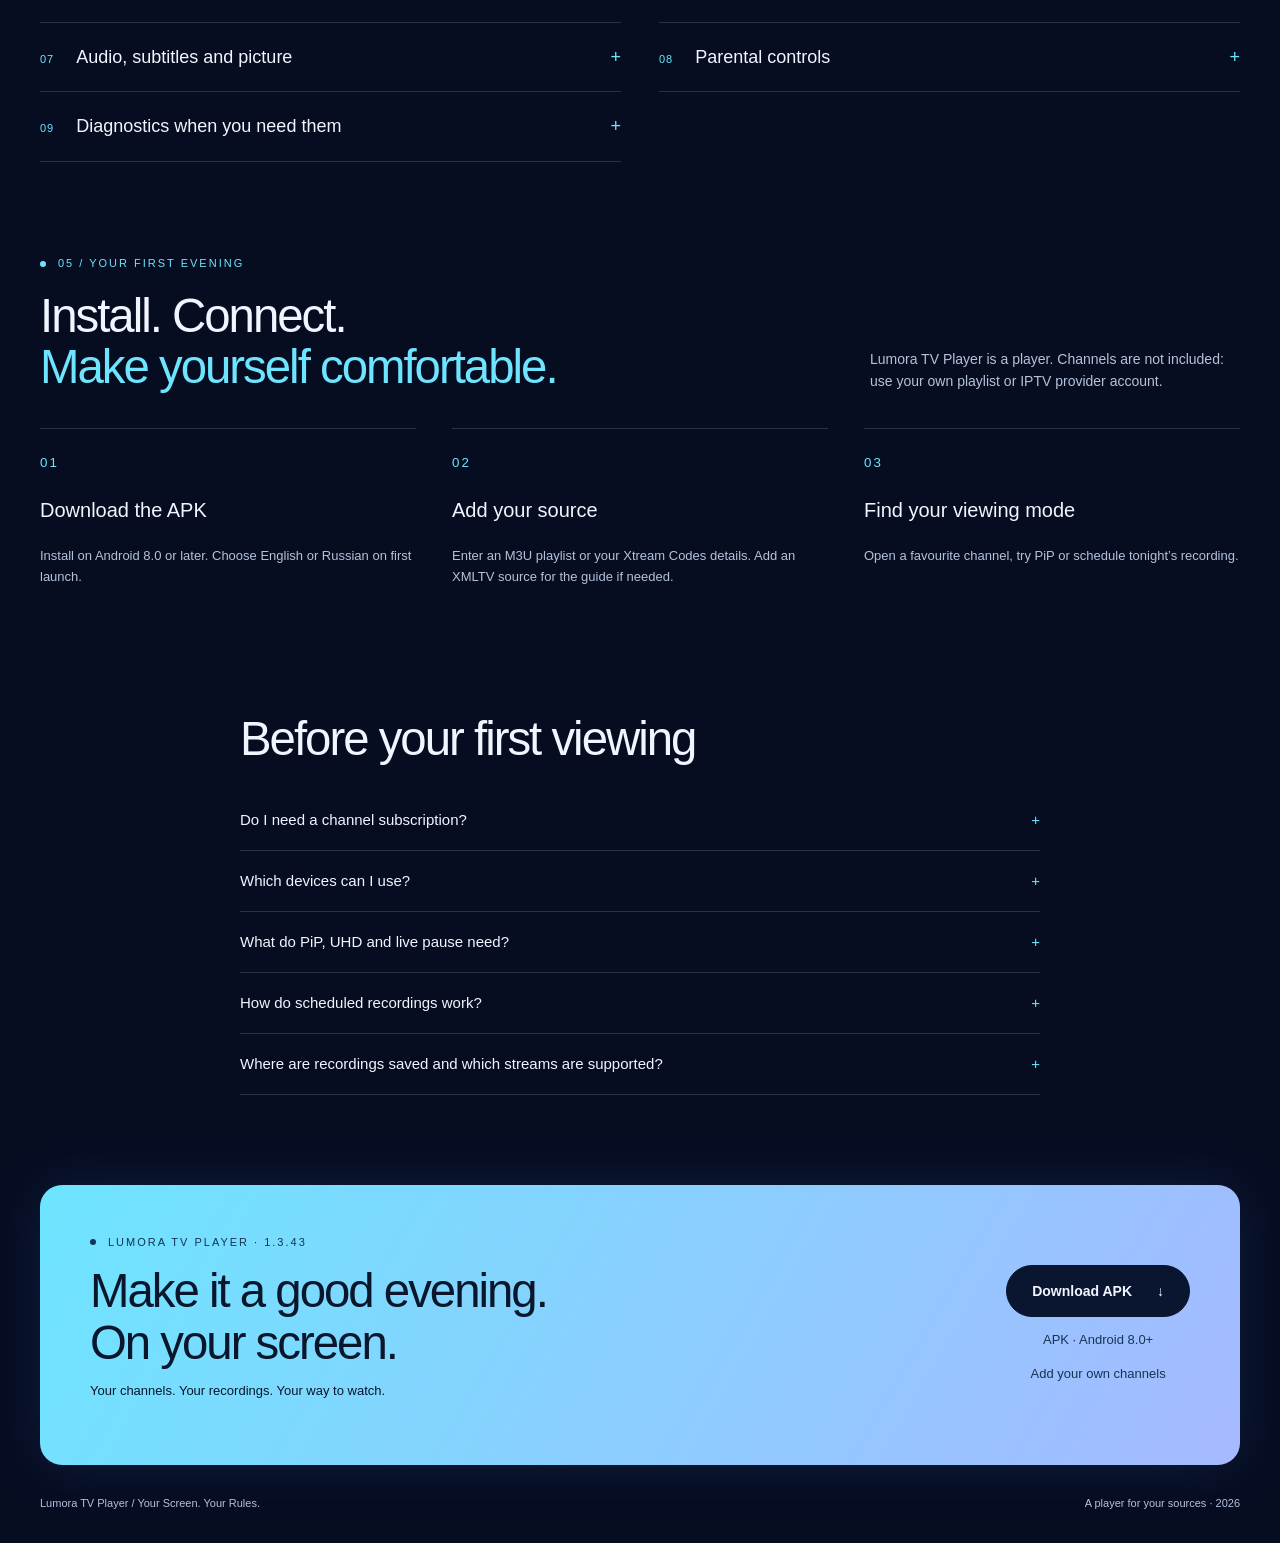
==== commit e4ae1e2a: "Add files via upload" ====
--- a/index.html
+++ b/index.html
@@ -1,13 +1,16 @@
 <!doctype html>
-<html lang="ru"><head><meta charset="utf-8"><meta name="viewport" content="width=device-width,initial-scale=1"><meta name="theme-color" content="#0e1715"><meta name="description" content="Lumora TV Player для Android TV: ваши плейлисты, два окна PiP, архив, запись по расписанию и PIN-защита. Скачайте APK и смотрите по-своему."><title>Lumora TV Player — ваш вечер, ваши правила</title><link rel="stylesheet" href="style.css?v=1.3.42-promo3"><link rel="stylesheet" href="editorial.css?v=20261023"><script src="translations.js?v=1.3.42-promo3" defer></script><script src="app.js?v=1.3.42-promo3" defer></script></head>
+<html lang="ru"><head><meta charset="utf-8"><meta name="viewport" content="width=device-width,initial-scale=1"><meta name="theme-color" content="#070d21"><meta name="description" content="Lumora TV Player для Android TV: ваши плейлисты, два окна PiP, архив, запись по расписанию и PIN-защита. Скачайте APK и смотрите по-своему."><link rel="icon" href="assets/lumora-icon.png"><title>Lumora TV Player — Твой экран. Твои правила.</title><link rel="stylesheet" href="style.css?v=web-rebrand-01"><link rel="stylesheet" href="editorial.css?v=web-rebrand-02"><script src="translations.js?v=web-rebrand-01" defer></script><script src="app.js?v=web-rebrand-01" defer></script><link rel="alternate" hreflang="ru" href="https://ggv1975yendt.github.io/LumoraTVPlayer/"><link rel="alternate" hreflang="en" href="https://ggv1975yendt.github.io/LumoraTVPlayer/en.html"><link rel="alternate" hreflang="x-default" href="https://ggv1975yendt.github.io/LumoraTVPlayer/"><link rel="canonical" href="https://ggv1975yendt.github.io/LumoraTVPlayer/"><link rel="apple-touch-icon" href="assets/lumora-icon.png"><link rel="manifest" href="site.webmanifest">
+<meta property="og:type" content="website"><meta property="og:site_name" content="Lumora TV Player"><meta property="og:url" content="https://ggv1975yendt.github.io/LumoraTVPlayer/"><meta property="og:locale" content="ru_RU"><meta property="og:locale:alternate" content="en_US"><meta property="og:title" content="Lumora TV Player — Твой экран. Твои правила."><meta property="og:description" content="Lumora TV Player для Android TV: ваши плейлисты, два окна PiP, архив, запись по расписанию и PIN-защита. Скачайте APK и смотрите по-своему."><meta property="og:image" content="https://ggv1975yendt.github.io/LumoraTVPlayer/assets/lumora-icon.png"><meta property="og:image:alt" content="Lumora TV Player"><meta name="twitter:card" content="summary"><meta name="twitter:title" content="Lumora TV Player — Твой экран. Твои правила."><meta name="twitter:description" content="Lumora TV Player для Android TV: ваши плейлисты, два окна PiP, архив, запись по расписанию и PIN-защита. Скачайте APK и смотрите по-своему."><meta name="twitter:image" content="https://ggv1975yendt.github.io/LumoraTVPlayer/assets/lumora-icon.png">
+</head>
 <body><a class="skip" href="#main" data-i18n="skip">К содержимому</a>
-<header class="header wrap"><a class="brand" href="#main" aria-label="Lumora TV Player"><i class="brand-icon" aria-hidden="true">▷</i><b>Glass</b> <span>IPTV</span></a><nav aria-label="Навигация" data-i18n-aria="navigation"><a href="#pip">PiP</a><a href="#appearance" data-i18n="themeNav">Оформление</a><a href="#all-features" data-i18n="catalogNav">Все функции</a><a href="#planning" data-i18n="planningNav">Планы на вечер</a><a href="#start" data-i18n="startNav">Как начать</a><a href="#personal" data-i18n="navPersonal">Мой плейлист</a></nav><div class="header-right"><div class="languages" role="group" aria-label="Язык / Language"><button type="button" data-lang="ru" lang="ru" aria-pressed="true">RU</button><button type="button" data-lang="en" lang="en" aria-pressed="false">EN</button></div><a class="header-cta" href="#download" data-i18n="headerDownload">Скачать ↗</a></div></header>
-<main id="main"><section class="hero wrap" aria-labelledby="hero-title"><div class="hero-editorial"><div class="hero-message"><div class="eyebrow" data-i18n="release">Lumora TV Player 1.3.42 · ДЛЯ ANDROID</div><h1 id="hero-title" data-i18n="headline">Ваш вечер.<br>Ваш экран.<br><em>Ваши правила.</em></h1><p class="hero-intro" data-i18n="intro">Смотрите любимое. Находите новое. Сохраняйте то, к чему хочется вернуться. Эфир, архив и ваши видео — вместе в Lumora TV Player.</p><div class="actions"><a class="button" href="https://github.com/ggv1975yendt/GlassIPTV/releases/download/Glass-IPTV/Glass-IPTV-1.3.42-release.apk" download="Glass-IPTV-1.3.42.apk"><span data-i18n="download">Скачать APK</span><span aria-hidden="true">↓</span></a><a class="text-link" href="#search-story" data-i18n="searchLabel">МЕНЬШЕ ПОИСКОВ. БОЛЬШЕ КИНО.</a></div><p class="fine" data-i18n="heroFine">Android 8.0+ · 8,9 МБ · Ваш IPTV-источник</p></div></div>
+<header class="header wrap"><a class="brand" href="#main" aria-label="Lumora TV Player"><img class="brand-art" src="assets/lumora-icon.png" width="44" height="44" alt=""><b>Lumora</b> <span>TV Player</span></a><nav aria-label="Навигация" data-i18n-aria="navigation"><a href="#pip">PiP</a><a href="#appearance" data-i18n="themeNav">Оформление</a><a href="#all-features" data-i18n="catalogNav">Все функции</a><a href="#planning" data-i18n="planningNav">Планы на вечер</a><a href="#start" data-i18n="startNav">Как начать</a><a href="#personal" data-i18n="navPersonal">Мой плейлист</a></nav><div class="header-right"><div class="languages" role="group" aria-label="Язык / Language"><button type="button" data-lang="ru" lang="ru" aria-pressed="true">RU</button><button type="button" data-lang="en" lang="en" aria-pressed="false">EN</button></div><a class="header-cta" href="#download" data-i18n="headerDownload">Скачать ↗</a></div></header>
+<main id="main"><section class="hero wrap" aria-labelledby="hero-title"><div class="hero-editorial"><div class="hero-message"><div class="eyebrow" data-i18n="release">LUMORA TV PLAYER 1.3.43 · ДЛЯ ANDROID</div><h1 id="hero-title">Lumora<br><span>TV Player</span></h1><p class="hero-slogan" data-i18n="headline">Твой экран.<br><em>Твои правила.</em></p><p class="hero-intro" data-i18n="intro">Современный IPTV-плеер с удобным управлением, прозрачным интерфейсом и возможностью настроить просмотр под себя.</p><div class="actions"><a class="button" href="../releases/Lumora-TV-Player-1.3.43-release.apk" download="Lumora-TV-Player-1.3.43.apk"><span data-i18n="download">Скачать APK</span><span aria-hidden="true">↓</span></a><a class="text-link" href="#search-story" data-i18n="searchLabel">МЕНЬШЕ ПОИСКОВ. БОЛЬШЕ КИНО.</a></div><p class="fine" data-i18n="heroFine">Android 8.0+ · Ваш IPTV-источник</p></div></div>
 <div class="showcase" id="demo"><div class="screen" role="img" aria-label="Иллюстрация PiP: природа в основном окне и матч в малом" data-i18n-aria="screenAlt"><img class="scene" id="main-scene" src="nature.svg" alt="" width="1200" height="650"><div class="screen-clock">20:42<small data-i18n="screenEvening">ВРЕМЯ ДЛЯ СЕБЯ</small></div><div class="scene-copy"><small id="scene-kicker">NATURE / DOCUMENTARY</small><strong id="scene-title">Там, где<br>тише.</strong></div><div class="pip-window" id="pip-window"><img id="pip-scene" src="stadium.svg" alt="" width="1200" height="650"><div class="pip-score" id="pip-score">HOME 2 : 1 AWAY</div><div class="pip-tag" id="pip-tag">SPORT · ПРЯМОЙ ЭФИР</div></div><div class="screen-info"><div><small id="mode-label">ДВА ОКНА · PiP</small><h3 id="program-title">Наедине с природой</h3><div class="progress"><i id="progress-fill"></i></div><div class="time-row"><span id="time-start">20:00</span><span id="time-end">21:00</span></div></div><div class="screen-next"><p data-i18n="next1">21:00 &nbsp; По тропам Алтая</p><p data-i18n="next2">22:00 &nbsp; Океан изнутри</p></div><div class="quality"><b id="mode-symbol">↶</b><br>1080p<br>H.264 · Stereo</div></div></div></div>
 <div class="mode-bar"><div class="mode-buttons" role="group" aria-label="Режимы просмотра" data-i18n-aria="modesAlt"><button type="button" data-mode="live" aria-pressed="false" data-i18n="live">Эфир</button><button type="button" data-mode="archive" aria-pressed="false" data-i18n="archive">Архив</button><button type="button" data-mode="pip" aria-pressed="true">PiP · <span data-i18n="twoScreens">два окна</span></button><button type="button" data-mode="recording" aria-pressed="false" data-i18n="recordings">Записи</button></div><div class="pip-actions" id="pip-actions"><button type="button" id="pip-kind" aria-pressed="false" data-i18n="mixButton">Добавить запись</button><button type="button" id="pip-swap" data-i18n="swapButton">⇄ Поменять окна</button></div></div><p class="demo-caption" id="demo-caption" aria-live="polite"></p><p class="fine" data-i18n="illustration">Интерактивная иллюстрация возможностей. Каналы и видео приведены для примера.</p>
 <div class="platforms"><small data-i18n="madeFor">ДЛЯ ВАШИХ ЭКРАНОВ</small><span>Android TV</span><span>Google TV</span><span>Android 8.0+</span><span>M3U / Xtream Codes</span></div></section>
-<section class="section wrap" id="appearance"><div class="search-story"><div><div class="eyebrow" data-i18n="themeLabel">ЦВЕТА ВАШЕГО ВЕЧЕРА</div><h2 data-i18n="themeTitle">Ваш экран.<br><em>В ваших цветах.</em></h2><p class="body-copy" data-i18n="themeCopy">Оригинальная, Графит, Холодное стекло, Тёплое стекло и Высокая контрастность. Выберите готовую тему или создайте свою в «Интерфейс → Темы».</p><p class="body-copy" data-i18n="themeDetail">Для каждого цвета — шесть готовых кружков и «+» для ручного ввода. Настраивайте панели, основной и второстепенный текст, заливку и рамку выделения. Толщина рамки — отдельно.</p><p class="fine" data-i18n="themeHint">Попробуйте цвета здесь. Это иллюстрация: настройки приложения не меняются.</p></div><div class="theme-demo"><div id="theme-preview"><strong data-i18n="themeDemoTitle">Ваш вечер начинается здесь</strong><p data-i18n="themeDemoItem">Океан изнутри · 22:00</p></div><fieldset class="colour-row"><legend data-i18n="themePanel">Цвет панели</legend><div class="swatch-row"><button type="button" class="swatch" data-colour="panel" data-value="#0b141a" style="--swatch:#0b141a" aria-label="#0b141a" aria-pressed="true"></button><button type="button" class="swatch" data-colour="panel" data-value="#191b20" style="--swatch:#191b20" aria-label="#191b20" aria-pressed="false"></button><button type="button" class="swatch" data-colour="panel" data-value="#071e30" style="--swatch:#071e30" aria-label="#071e30" aria-pressed="false"></button><button type="button" class="swatch" data-colour="panel" data-value="#291c17" style="--swatch:#291c17" aria-label="#291c17" aria-pressed="false"></button><button type="button" class="swatch" data-colour="panel" data-value="#193d2b" style="--swatch:#193d2b" aria-label="#193d2b" aria-pressed="false"></button><button type="button" class="swatch" data-colour="panel" data-value="#30203f" style="--swatch:#30203f" aria-label="#30203f" aria-pressed="false"></button><label class="custom-swatch"><span aria-hidden="true">+</span><input type="color" data-custom="panel" value="#0b141a" aria-label="Задать свой цвет" data-i18n-aria="themeCustom"></label></div></fieldset><fieldset class="colour-row"><legend data-i18n="themeText">Цвет текста</legend><div class="swatch-row"><button type="button" class="swatch" data-colour="text" data-value="#f2f5f5" style="--swatch:#f2f5f5" aria-label="#f2f5f5" aria-pressed="true"></button><button type="button" class="swatch" data-colour="text" data-value="#b7c2c7" style="--swatch:#b7c2c7" aria-label="#b7c2c7" aria-pressed="false"></button><button type="button" class="swatch" data-colour="text" data-value="#8be4ff" style="--swatch:#8be4ff" aria-label="#8be4ff" aria-pressed="false"></button><button type="button" class="swatch" data-colour="text" data-value="#ffc58a" style="--swatch:#ffc58a" aria-label="#ffc58a" aria-pressed="false"></button><button type="button" class="swatch" data-colour="text" data-value="#b7e8bb" style="--swatch:#b7e8bb" aria-label="#b7e8bb" aria-pressed="false"></button><button type="button" class="swatch" data-colour="text" data-value="#e1b9f5" style="--swatch:#e1b9f5" aria-label="#e1b9f5" aria-pressed="false"></button><label class="custom-swatch"><span aria-hidden="true">+</span><input type="color" data-custom="text" value="#f2f5f5" aria-label="Задать свой цвет" data-i18n-aria="themeCustom"></label></div></fieldset><fieldset class="colour-row"><legend data-i18n="themeFocus">Цвет выделения</legend><div class="swatch-row"><button type="button" class="swatch" data-colour="focus" data-value="#254f70" style="--swatch:#254f70" aria-label="#254f70" aria-pressed="true"></button><button type="button" class="swatch" data-colour="focus" data-value="#8be4ff" style="--swatch:#8be4ff" aria-label="#8be4ff" aria-pressed="false"></button><button type="button" class="swatch" data-colour="focus" data-value="#9a74db" style="--swatch:#9a74db" aria-label="#9a74db" aria-pressed="false"></button><button type="button" class="swatch" data-colour="focus" data-value="#ffc58a" style="--swatch:#ffc58a" aria-label="#ffc58a" aria-pressed="false"></button><button type="button" class="swatch" data-colour="focus" data-value="#7edc91" style="--swatch:#7edc91" aria-label="#7edc91" aria-pressed="false"></button><button type="button" class="swatch" data-colour="focus" data-value="#71e0ee" style="--swatch:#71e0ee" aria-label="#71e0ee" aria-pressed="false"></button><label class="custom-swatch"><span aria-hidden="true">+</span><input type="color" data-custom="focus" value="#254f70" aria-label="Задать свой цвет" data-i18n-aria="themeCustom"></label></div></fieldset></div></div></section>
-<section class="section wrap" id="search-story"><div class="search-story"><div><div class="eyebrow" data-i18n="searchLabel">МЕНЬШЕ ПОИСКОВ. БОЛЬШЕ КИНО.</div><h2 data-i18n="searchTitle">Нашли передачу?<br><em>Оставьте на вечер.</em></h2><p class="body-copy" data-i18n="searchCopy">Ищите каналы и передачи в одном источнике или сразу во всех. Выбирайте, что идёт сейчас, начнётся позже или доступно в архиве.</p><p data-i18n="searchRoute">Удерживайте ↓ во время просмотра → Поиск → OK. Вводите название экранной клавиатурой с пульта или обычной клавиатурой.</p><p data-i18n="searchSave">Нажмите OK на найденной передаче → «Добавить закладку». Вернитесь к ней во вкладке «Закладки» верхней панели: удержание ↑.</p><p class="fine" data-i18n="searchLimit">Поиск передач использует загруженную программу. Закладки передач доступны на каналах с архивом; срок просмотра зависит от провайдера.</p></div><figure class="search-preview"><div class="search-field"><span aria-hidden="true">⌕</span><span data-i18n="searchQuery">Океан</span></div><p class="eyebrow" data-i18n="searchScope">ПЕРЕДАЧИ · ВСЕ ИСТОЧНИКИ</p><div class="search-result"><span class="search-art" aria-hidden="true">≈</span><div><strong data-i18n="searchResult">Океан изнутри</strong><p data-i18n="searchMeta">NATURE · Сегодня · 22:00–23:00</p></div></div><div class="bookmark-preview" data-i18n="searchAction">◇ Добавить закладку</div><figcaption class="fine" data-i18n="searchIllustration">Иллюстрация поиска и меню передачи</figcaption></figure></div></section>
+<aside class="rebrand-note wrap" id="rebrand" aria-labelledby="rebrand-title"><img src="assets/lumora-icon.png" width="64" height="64" alt=""><div><h2 id="rebrand-title" data-i18n="rebrandTitle">Glass IPTV становится Lumora TV Player</h2><p data-i18n="rebrandCopy">Новое имя. Знакомые возможности. Ещё больше впереди.</p></div></aside>
+<section class="section wrap" id="appearance"><div class="search-story"><div><div class="eyebrow" data-i18n="themeLabel">ЦВЕТА ВАШЕГО ВЕЧЕРА</div><h2 data-i18n="themeTitle">Ваш экран.<br><em>В ваших цветах.</em></h2><p class="body-copy" data-i18n="themeCopy">Оригинальная, Графит, Холодное стекло, Тёплое стекло и Высокая контрастность. Выберите готовую тему или создайте свою в «Интерфейс → Темы».</p><p class="body-copy" data-i18n="themeDetail">Для каждого цвета — шесть готовых кружков и «+» для ручного ввода. Настраивайте панели, основной и второстепенный текст, заливку и рамку выделения. Толщина рамки — отдельно.</p><p class="fine" data-i18n="themeHint">Попробуйте цвета здесь. Это иллюстрация: настройки приложения не меняются.</p></div><div class="theme-demo"><label class="theme-setting"><span data-i18n="themePreset">Тема</span><select id="theme-preset"><option value="0" data-i18n="themeOriginal">Оригинальная</option><option value="1" data-i18n="themeGraphite">Графит</option><option value="2" data-i18n="themeCool">Холодное стекло</option><option value="3" data-i18n="themeWarm">Тёплое стекло</option><option value="4" data-i18n="themeContrast">Высокая контрастность</option><option value="5" data-i18n="themeCustomName">Кастом</option></select></label><div id="theme-preview"><strong data-i18n="themeDemoTitle">Ваш вечер начинается здесь</strong><small class="theme-secondary" data-i18n="themeSampleSecondary">Описание передачи</small><p data-i18n="themeDemoItem">Океан изнутри · 22:00</p></div><fieldset class="colour-row"><legend data-i18n="themePanel">Цвет панели</legend><div class="swatch-row"><button type="button" class="swatch" data-colour="panel" data-value="#0b141a" style="--swatch:#0b141a" aria-label="#0b141a" aria-pressed="true"></button><button type="button" class="swatch" data-colour="panel" data-value="#191b20" style="--swatch:#191b20" aria-label="#191b20" aria-pressed="false"></button><button type="button" class="swatch" data-colour="panel" data-value="#071e30" style="--swatch:#071e30" aria-label="#071e30" aria-pressed="false"></button><button type="button" class="swatch" data-colour="panel" data-value="#291c17" style="--swatch:#291c17" aria-label="#291c17" aria-pressed="false"></button><button type="button" class="swatch" data-colour="panel" data-value="#193d2b" style="--swatch:#193d2b" aria-label="#193d2b" aria-pressed="false"></button><button type="button" class="swatch" data-colour="panel" data-value="#30203f" style="--swatch:#30203f" aria-label="#30203f" aria-pressed="false"></button><label class="custom-swatch"><span aria-hidden="true">+</span><input type="color" data-custom="panel" value="#0b141a" aria-label="Задать свой цвет" data-i18n-aria="themeCustom"></label></div></fieldset><fieldset class="colour-row"><legend data-i18n="themeText">Цвет текста</legend><div class="swatch-row"><button type="button" class="swatch" data-colour="text" data-value="#f2f5f5" style="--swatch:#f2f5f5" aria-label="#f2f5f5" aria-pressed="true"></button><button type="button" class="swatch" data-colour="text" data-value="#b7c2c7" style="--swatch:#b7c2c7" aria-label="#b7c2c7" aria-pressed="false"></button><button type="button" class="swatch" data-colour="text" data-value="#8be4ff" style="--swatch:#8be4ff" aria-label="#8be4ff" aria-pressed="false"></button><button type="button" class="swatch" data-colour="text" data-value="#ffc58a" style="--swatch:#ffc58a" aria-label="#ffc58a" aria-pressed="false"></button><button type="button" class="swatch" data-colour="text" data-value="#b7e8bb" style="--swatch:#b7e8bb" aria-label="#b7e8bb" aria-pressed="false"></button><button type="button" class="swatch" data-colour="text" data-value="#e1b9f5" style="--swatch:#e1b9f5" aria-label="#e1b9f5" aria-pressed="false"></button><label class="custom-swatch"><span aria-hidden="true">+</span><input type="color" data-custom="text" value="#f2f5f5" aria-label="Задать свой цвет" data-i18n-aria="themeCustom"></label></div></fieldset><fieldset class="colour-row"><legend data-i18n="themeFocus">Цвет выделения</legend><div class="swatch-row"><button type="button" class="swatch" data-colour="focus" data-value="#254f70" style="--swatch:#254f70" aria-label="#254f70" aria-pressed="true"></button><button type="button" class="swatch" data-colour="focus" data-value="#8be4ff" style="--swatch:#8be4ff" aria-label="#8be4ff" aria-pressed="false"></button><button type="button" class="swatch" data-colour="focus" data-value="#9a74db" style="--swatch:#9a74db" aria-label="#9a74db" aria-pressed="false"></button><button type="button" class="swatch" data-colour="focus" data-value="#ffc58a" style="--swatch:#ffc58a" aria-label="#ffc58a" aria-pressed="false"></button><button type="button" class="swatch" data-colour="focus" data-value="#7edc91" style="--swatch:#7edc91" aria-label="#7edc91" aria-pressed="false"></button><button type="button" class="swatch" data-colour="focus" data-value="#71e0ee" style="--swatch:#71e0ee" aria-label="#71e0ee" aria-pressed="false"></button><label class="custom-swatch"><span aria-hidden="true">+</span><input type="color" data-custom="focus" value="#254f70" aria-label="Задать свой цвет" data-i18n-aria="themeCustom"></label></div></fieldset><fieldset class="colour-row"><legend data-i18n="themeSecondary">Дополнительный текст</legend><div class="swatch-row"><button type="button" class="swatch" data-colour="secondary" data-value="#b7c2c7" style="--swatch:#b7c2c7" aria-label="#b7c2c7" aria-pressed="true"></button><button type="button" class="swatch" data-colour="secondary" data-value="#f2f5f5" style="--swatch:#f2f5f5" aria-label="#f2f5f5" aria-pressed="false"></button><button type="button" class="swatch" data-colour="secondary" data-value="#8be4ff" style="--swatch:#8be4ff" aria-label="#8be4ff" aria-pressed="false"></button><button type="button" class="swatch" data-colour="secondary" data-value="#ffc58a" style="--swatch:#ffc58a" aria-label="#ffc58a" aria-pressed="false"></button><button type="button" class="swatch" data-colour="secondary" data-value="#b7e8bb" style="--swatch:#b7e8bb" aria-label="#b7e8bb" aria-pressed="false"></button><button type="button" class="swatch" data-colour="secondary" data-value="#e1b9f5" style="--swatch:#e1b9f5" aria-label="#e1b9f5" aria-pressed="false"></button><label class="custom-swatch"><span aria-hidden="true">+</span><input type="color" data-custom="secondary" value="#b7c2c7" aria-label="Задать свой цвет" data-i18n-aria="themeCustom"></label></div></fieldset><fieldset class="colour-row"><legend data-i18n="themeBorder">Рамка выделения</legend><div class="swatch-row"><button type="button" class="swatch" data-colour="border" data-value="#8be4ff" style="--swatch:#8be4ff" aria-label="#8be4ff" aria-pressed="true"></button><button type="button" class="swatch" data-colour="border" data-value="#f2f5f5" style="--swatch:#f2f5f5" aria-label="#f2f5f5" aria-pressed="false"></button><button type="button" class="swatch" data-colour="border" data-value="#9a74db" style="--swatch:#9a74db" aria-label="#9a74db" aria-pressed="false"></button><button type="button" class="swatch" data-colour="border" data-value="#ffc58a" style="--swatch:#ffc58a" aria-label="#ffc58a" aria-pressed="false"></button><button type="button" class="swatch" data-colour="border" data-value="#7edc91" style="--swatch:#7edc91" aria-label="#7edc91" aria-pressed="false"></button><button type="button" class="swatch" data-colour="border" data-value="#71e0ee" style="--swatch:#71e0ee" aria-label="#71e0ee" aria-pressed="false"></button><label class="custom-swatch"><span aria-hidden="true">+</span><input type="color" data-custom="border" value="#8be4ff" aria-label="Задать свой цвет" data-i18n-aria="themeCustom"></label></div></fieldset><label class="theme-setting" for="theme-width"><span data-i18n="themeWidth">Толщина рамки</span><output id="theme-width-value">3px</output><input id="theme-width" type="range" min="1" max="5" value="3" data-unit="px"></label><label class="theme-setting" for="theme-opacity"><span data-i18n="themeOpacity">Прозрачность панели</span><output id="theme-opacity-value">15%</output><input id="theme-opacity" type="range" min="0" max="80" value="15" data-unit="%"></label><label class="theme-setting" for="theme-scale"><span data-i18n="themeScale">Масштаб интерфейса</span><output id="theme-scale-value">100%</output><input id="theme-scale" type="range" min="80" max="120" value="100" data-unit="%"></label><p class="fine" data-i18n="themeSeparate">В приложении прозрачность и масштаб настраиваются отдельно в разделе «Интерфейс».</p></div></div></section>
+<section class="section wrap" id="search-story"><div class="search-story"><div><div class="eyebrow" data-i18n="searchLabel">МЕНЬШЕ ПОИСКОВ. БОЛЬШЕ КИНО.</div><h2 data-i18n="searchTitle">Нашли передачу?<br><em>Оставьте на вечер.</em></h2><p class="body-copy" data-i18n="searchCopy">Ищите каналы и передачи в одном источнике или сразу во всех. Выбирайте, что идёт сейчас, начнётся позже или доступно в архиве.</p><p data-i18n="searchRoute">Удерживайте ↓ во время просмотра → Поиск → OK. Вводите название экранной клавиатурой с пульта или обычной клавиатурой.</p><p data-i18n="searchSave">Нажмите OK на найденной передаче → «Добавить закладку». Вернитесь к ней во вкладке «Закладки» верхней панели: удержание ↑.</p><p class="fine" data-i18n="searchLimit">Поиск передач использует загруженную программу. Закладки передач доступны на каналах с архивом; срок просмотра зависит от провайдера.</p></div><figure class="search-preview"><div class="search-field"><span aria-hidden="true">⌕</span><span data-i18n="searchQuery">Океан</span></div><p class="eyebrow" data-i18n="searchScope">ПЕРЕДАЧИ · ВСЕ ИСТОЧНИКИ</p><div class="search-result"><span class="search-art" aria-hidden="true">≈</span><div><strong data-i18n="searchResult">Океан изнутри</strong><p data-i18n="searchMeta">NATURE · Сегодня · 22:00–23:00</p></div></div><div class="bookmark-preview" data-i18n="searchAction">◇ Добавить закладку</div><figcaption class="fine" data-i18n="searchIllustration">Иллюстрация поиска и меню передачи</figcaption></figure></div></section>
 <section class="section wrap" id="pip"><div class="pip-story"><div><div class="eyebrow">01 / PICTURE IN PICTURE</div><h2 data-i18n="pipTitle">Два просмотра.<br><em>Один ваш вечер.</em></h2><p class="body-copy" data-i18n="pipCopy">Включите PiP: текущий канал останется в малом окне, а предыдущий откроется в основном. Следите за матчем, возвращайтесь к фильму и меняйте окна местами.</p><ul class="benefits"><li><span>01</span><span data-i18n="pip1">Два телеканала одновременно</span></li><li><span>02</span><span data-i18n="pip2">Эфир, архив и ваши видео — в основном окне или PiP</span></li><li><span>03</span><span data-i18n="pip3">Положение стрелками, ширина от 10 до 75% экрана</span></li></ul><p class="fine" data-i18n="pipSetup">Настройки → Интерфейс → PiP. Перемещайте окно стрелками с шагом 5% экрана. Ширина по умолчанию — 25%; меняйте её влево/вправо. OK сохраняет, Back отменяет.</p><a class="text-link" href="#demo" id="try-pip" data-i18n="tryPip">Попробовать PiP в иллюстрации ↑</a></div><div class="visual-card"><div class="mini-tv" role="img" aria-label="Иллюстрация двух окон" data-i18n-aria="miniAlt"><span class="mini-label" data-i18n="mainView">ВАШ ОСНОВНОЙ ПРОСМОТР</span><div class="mini-pip"></div></div><div class="visual-foot"><span data-i18n="pipFooter">Большой экран. Больше выбора.</span><strong>LIVE + LIVE / FILE</strong></div><p class="fine" data-i18n="pipLimit">Два потока требуют поддержки источника и устройства. При доступных вариантах плеер снижает качество для устойчивого просмотра. Два UHD поддерживаются не каждой приставкой.</p></div></div></section>
 <section class="wrap" id="features"><div class="section-heading"><div><div class="eyebrow" data-i18n="featuresLabel">02 / СМОТРИТЕ ПО-СВОЕМУ</div><h2 data-i18n="featuresTitle">Хорошие передачи.<br>В удобное вам время.</h2></div><p data-i18n="featuresCopy">Включайте сейчас, возвращайтесь позже или сохраняйте себе. Lumora TV Player подстраивается под ваши планы.</p></div><div class="cards">
 <article class="card"><div class="card-icon" aria-hidden="true">↶</div><h3 data-i18n="archiveTitle">Пауза без спешки</h3><p data-i18n="archiveCopy">Отвлеклись на звонок? Поставьте эфир на паузу и продолжите с сохранённой точки. В архиве можно вернуться к уже прошедшим передачам.</p><div class="card-note" data-i18n="archiveNote">На каналах с поддержкой архива у провайдера</div></article>
@@ -19,4 +22,4 @@
 <section class="section wrap" id="controls"><div class="controls-grid"><div><div class="eyebrow" data-i18n="controlsLabel">04 / УПРАВЛЕНИЕ</div><h2 data-i18n="controlsTitle">Знакомый пульт.<br>Понятные движения.</h2><p class="body-copy" style="margin-top:23px" data-i18n="controlsCopy">В телегиде — три часа программы и переход между передачами. Короткое OK открывает просмотр, долгое — действия. Защищённый контент сначала запросит PIN. На телефоне — экранный пульт в горизонтальном режиме.</p></div><div class="keys"><div class="key"><kbd>← →</kbd><p data-i18n="keyGuide">В телегиде — выбрать передачу</p></div><div class="key"><kbd>OK</kbd><p data-i18n="keyOk">На канале или передаче — сразу открыть просмотр</p></div><div class="key"><kbd>↑</kbd><p data-i18n="keyUp">Удержать — записи и планы</p></div><div class="key"><kbd>↓</kbd><p data-i18n="keyDown">Удержать — инструменты</p></div><div class="key"><kbd  data-i18n="holdOkLabel">Удержать OK</kbd><p  data-i18n="keyHoldOk">Выбрать основное окно или PiP. На канале — также избранное, группы и PIN-защита</p></div></div></div></section>
 <section class="section wrap" id="all-features"><div class="section-heading"><div><div class="eyebrow" data-i18n="catalogLabel">ВСЁ В ОДНОМ ПЛЕЕРЕ</div><h2 data-i18n="catalogTitle">От первого канала<br><em>до ваших привычек.</em></h2></div><p data-i18n="catalogCopy">Полный обзор возможностей. Откройте раздел, чтобы узнать подробности.</p></div><div class="feature-catalog"><details><summary><span class="catalog-number">01</span><span data-i18n="catalog_sources">Источники и личная коллекция</span></summary><ul><li data-i18n="catalog_sources_0">M3U по адресу или из файла, подключение через Xtream Codes; несколько источников в одном приложении.</li><li data-i18n="catalog_sources_1">Категории, избранное, история просмотра и поиск каналов и передач.</li><li data-i18n="catalog_sources_2">«Мой плейлист» объединяет выбранные каналы из разных источников. Создавайте и переименовывайте группы, меняйте порядок, перемещайте и удаляйте каналы из подборки.</li><li data-i18n="catalog_sources_3">Для каждого источника: при запуске, раз в день, раз в неделю или вручную. Срок проверяется при открытии приложения и возврате из фона, без фонового таймера.</li></ul></details><details><summary><span class="catalog-number">02</span><span data-i18n="catalog_guide">Телегид и архив</span></summary><ul><li data-i18n="catalog_guide_0">XMLTV, включая gzip. Для EPG каждого источника — при запуске, ежедневно, еженедельно или вручную; также доступно обновление после каналов.</li><li data-i18n="catalog_guide_1">Трёхчасовой телегид с переходом стрелками между передачами, описания программ и список передач выбранного канала.</li><li data-i18n="catalog_guide_2">Архив прошедших передач, выбор времени, пауза и перемотка. Пауза эфира с продолжением через архив — при поддержке провайдера.</li><li data-i18n="catalog_guide_3">Автоматическое обновление EPG можно отключить для каждого источника; ручное обновление остаётся доступным. Отключение отменяет соответствующие задания и повторные попытки.</li></ul></details><details><summary><span class="catalog-number">03</span><span data-i18n="catalog_windows">Просмотр и два окна PiP</span></summary><ul><li data-i18n="catalog_windows_0">Открывайте эфир, архив или локальное видео в основном либо дополнительном окне. Меняйте окна местами, скрывайте или закрывайте PiP; звук идёт из основного окна.</li><li data-i18n="catalog_windows_1">Настройка положения и размера PiP с пульта: шаг 5%, ширина по умолчанию 25%, диапазон 10–75%.</li><li data-i18n="catalog_windows_2">Автоматический выбор более лёгкого видеоварианта при проблемах воспроизведения, если он доступен в потоке. При нехватке ресурсов — освобождение PiP для восстановления основного просмотра.</li><li data-i18n="catalog_windows_3">При включении PiP текущий канал переходит в малое окно, предыдущий — в основное. Если предыдущего нет, открывается копия текущего.</li></ul></details><details><summary><span class="catalog-number">04</span><span data-i18n="catalog_record">Запись эфира и свои видео</span></summary><ul><li data-i18n="catalog_record_0">Начните запись вручную или запланируйте будущую передачу из телегида либо списка программ. Запись одного канала работает независимо от просмотра.</li><li data-i18n="catalog_record_1">Папка Movies/GlassIPTV по умолчанию; выбор доступной папки, в том числе на USB. Каталог показывает записи и другие обнаруженные видеофайлы.</li><li data-i18n="catalog_record_2">Пауза, перемотка с ускорением при удержании, дорожки и субтитры. Удаление записи из каталога удаляет и файл.</li><li data-i18n="catalog_record_3">Остановка вручную и окончание по расписанию завершают запись. Запись поддерживает прямой MPEG-TS и незашифрованный HLS с TS-сегментами.</li></ul></details><details><summary><span class="catalog-number">05</span><span data-i18n="catalog_plans">Напоминания, расписание и закладки</span></summary><ul><li data-i18n="catalog_plans_0">Создавайте напоминания и запланированные записи из телегида и панели передач. Напоминание появляется по центру экрана; в фоне — уведомление.</li><li data-i18n="catalog_plans_1">Записи, напоминания, запланированные записи и закладки собраны в четырёх вкладках верхней панели. Стрелки влево/вправо переключают вкладки без перехода на заголовок.</li><li data-i18n="catalog_plans_2">Удаляйте напоминания и отменяйте будущие записи; устаревшие напоминания очищаются автоматически. Для фоновых задач нужны доступный поток, накопитель и разрешения Android.</li><li data-i18n="catalog_plans_3">Запись по расписанию начинается за 30 секунд до передачи и заканчивается по EPG. Запас учитывается при проверке пересечений: одновременно записывается один канал.</li><li data-i18n="catalog_plans_4">Сохраняйте закладки моментов эфира и архива через инструменты. Открывайте и удаляйте их во вкладке «Закладки»; при открытии проверяются срок архива и PIN.</li></ul></details><details><summary><span class="catalog-number">06</span><span data-i18n="catalog_control">Пульт, телефон и интерфейс</span></summary><ul><li data-i18n="catalog_control_0">Короткое OK — просмотр; долгое OK — действия и выбор окна. Удержание вверх открывает записи и планы, вниз — инструменты.</li><li data-i18n="catalog_control_1">Ввод номера канала со сменой источника; возврат к предыдущему просмотру, включая видеофайлы.</li><li data-i18n="catalog_control_2">Пять готовых тем и Кастом: цвета панелей, текста и выделения, толщина рамки фокуса. Предпросмотр, сохранение и отмена. Прозрачность и масштаб — в разделе «Интерфейс».</li><li data-i18n="catalog_control_3">Пульт D-pad на ТВ; касания и вставка текста на телефоне включены по умолчанию. Экранный пульт сохранён. Режим только D-pad можно включить в скрытых настройках.</li></ul></details><details><summary><span class="catalog-number">07</span><span data-i18n="catalog_audio">Звук, субтитры и изображение</span></summary><ul><li data-i18n="catalog_audio_0">Выбор аудиодорожки, субтитров и формата изображения. Системное или программное декодирование аудио выбирается вручную.</li><li data-i18n="catalog_audio_1">Поддержка конкретных видеоформатов, UHD и двух одновременных потоков зависит от устройства, декодера и источника.</li></ul></details><details><summary><span class="catalog-number">08</span><span data-i18n="catalog_parental">Родительский контроль</span></summary><ul><li data-i18n="catalog_parental_0">Защитите отдельный канал или категорию долгим OK. Для изменения защиты требуется PIN, даже если просмотр уже разрешён.</li><li data-i18n="catalog_parental_1">Начальный PIN — 0000. Смена в Settings требует действующего кода. После проверки разрешите один канал или все защищённые каналы на сеанс.</li><li data-i18n="catalog_parental_2">Проверка доступа действует и при открытии в PiP. Автоматического определения взрослого контента нет; сторонние видеофайлы не классифицируются.</li></ul></details><details><summary><span class="catalog-number">09</span><span data-i18n="catalog_diagnostics">Диагностика по необходимости</span></summary><ul><li data-i18n="catalog_diagnostics_0">Диагностика доступна в скрытых настройках. По умолчанию выключена; включайте её для проверки проблемы и выключайте после. Выбор сохраняется.</li><li data-i18n="catalog_diagnostics_1">Журналы в Download/GlassIPTV: события плееров, варианты качества и ошибки декодеров. Адреса потоков и PIN не записываются.</li><li data-i18n="catalog_diagnostics_2">Ограниченный объём журнала и фоновая запись пакетами. После выключения завершается последняя выгрузка и останавливается рабочий поток.</li></ul></details></div></section>
 <section class="wrap" id="start"><div class="section-heading"><div><div class="eyebrow" data-i18n="startLabel">05 / ВАШ ПЕРВЫЙ ВЕЧЕР</div><h2 data-i18n="startTitle">Установите. Подключите.<br><em>Устройтесь поудобнее.</em></h2></div><p data-i18n="sourceNote">Lumora TV Player — плеер. Каналы не включены: используйте свой плейлист или доступ от IPTV-провайдера.</p></div><div class="steps"><article class="step"><small>01</small><h3 data-i18n="step1">Скачайте APK</h3><p data-i18n="step1Copy">Установите на Android 8.0 или новее. При первом запуске выберите русский или английский язык.</p></article><article class="step"><small>02</small><h3 data-i18n="step2">Добавьте источник</h3><p data-i18n="step2Copy">Укажите M3U-плейлист или данные Xtream Codes. Для телегида при необходимости добавьте XMLTV.</p></article><article class="step"><small>03</small><h3 data-i18n="step3">Выберите свой режим</h3><p data-i18n="step3Copy">Откройте любимый канал, попробуйте PiP или запланируйте запись на вечер.</p></article></div></section>
-<section class="section faq wrap" aria-labelledby="faq-title"><h2 id="faq-title" data-i18n="faqTitle">Перед первым просмотром</h2><details><summary data-i18n="q0">Нужна ли подписка на каналы?</summary><p data-i18n="a0">Приложение не продаёт и не предоставляет каналы. Нужен ваш M3U-плейлист или доступ Xtream Codes. Условия доступа, программа передач и архив зависят от выбранного источника.</p></details><details><summary data-i18n="q1">На каких устройствах можно смотреть?</summary><p data-i18n="a1">Android TV, Google TV и телефоны с Android 8.0+. На телефоне доступны касания, вставка адресов и экранный пульт; приложение работает горизонтально. Поддержка форматов зависит от устройства и декодера.</p></details><details><summary data-i18n="q2">Что нужно для PiP, UHD и паузы эфира?</summary><p data-i18n="a2">Для двух телеканалов источник должен допускать одновременные подключения, а устройство — декодировать два потока. Можно сочетать эфир, архив и локальное видео. При наличии более лёгких вариантов плеер умеет снижать качество; единственный UHD-поток не превращается в HD. Два UHD на каждой приставке не гарантируются. Пауза эфира доступна на каналах с архивом провайдера.</p></details><details><summary data-i18n="q3">Как работает запись по расписанию?</summary><p data-i18n="a3">Выберите будущую передачу в телегиде или списке программ. Запись начинается за 30 секунд до её начала и заканчивается по EPG. На Android 12+ может понадобиться разрешение на точные таймеры. Устройство должно быть включено, поток и папка — доступны. Фоновые ограничения Android могут влиять на запуск; после принудительной остановки приложения запись не гарантируется.</p></details><details><summary data-i18n="q4">Куда сохраняются записи и какие потоки поддерживаются?</summary><p data-i18n="a4">По умолчанию — Movies/GlassIPTV. Можно выбрать другую доступную папку, в том числе USB. Одновременно записывается один канал. Запись поддерживает прямой MPEG-TS и незашифрованный HLS с TS-сегментами; воспроизведение ваших файлов зависит от поддержки их формата.</p></details></section><section class="download wrap" id="download"><div><div class="eyebrow">Lumora TV Player · 1.3.42</div><h2 data-i18n="downloadTitle">Хорошего вечера.<br>На вашем экране.</h2><p data-i18n="downloadCopy">Ваши каналы. Ваши записи. Ваш способ смотреть.</p></div><div class="download-side"><a class="button" href="https://github.com/ggv1975yendt/GlassIPTV/releases/download/Glass-IPTV/Glass-IPTV-1.3.42-release.apk" download="Glass-IPTV-1.3.42.apk"><span data-i18n="download">Скачать APK</span><span aria-hidden="true">↓</span></a><p class="fine" data-i18n="downloadFine">APK · 8,9 МБ · Android 8.0+</p><p class="fine" data-i18n="downloadSource">Каналы подключаются отдельно</p></div></section></main><footer class="footer wrap"><span>Lumora TV Player <span data-i18n="footer">/ Ваш экран. Ваше время.</span></span><span data-i18n="footerRight">Плеер для ваших источников · 2026</span></footer></body></html>
+<section class="section faq wrap" aria-labelledby="faq-title"><h2 id="faq-title" data-i18n="faqTitle">Перед первым просмотром</h2><details><summary data-i18n="q0">Нужна ли подписка на каналы?</summary><p data-i18n="a0">Приложение не продаёт и не предоставляет каналы. Нужен ваш M3U-плейлист или доступ Xtream Codes. Условия доступа, программа передач и архив зависят от выбранного источника.</p></details><details><summary data-i18n="q1">На каких устройствах можно смотреть?</summary><p data-i18n="a1">Android TV, Google TV и телефоны с Android 8.0+. На телефоне доступны касания, вставка адресов и экранный пульт; приложение работает горизонтально. Поддержка форматов зависит от устройства и декодера.</p></details><details><summary data-i18n="q2">Что нужно для PiP, UHD и паузы эфира?</summary><p data-i18n="a2">Для двух телеканалов источник должен допускать одновременные подключения, а устройство — декодировать два потока. Можно сочетать эфир, архив и локальное видео. При наличии более лёгких вариантов плеер умеет снижать качество; единственный UHD-поток не превращается в HD. Два UHD на каждой приставке не гарантируются. Пауза эфира доступна на каналах с архивом провайдера.</p></details><details><summary data-i18n="q3">Как работает запись по расписанию?</summary><p data-i18n="a3">Выберите будущую передачу в телегиде или списке программ. Запись начинается за 30 секунд до её начала и заканчивается по EPG. На Android 12+ может понадобиться разрешение на точные таймеры. Устройство должно быть включено, поток и папка — доступны. Фоновые ограничения Android могут влиять на запуск; после принудительной остановки приложения запись не гарантируется.</p></details><details><summary data-i18n="q4">Куда сохраняются записи и какие потоки поддерживаются?</summary><p data-i18n="a4">По умолчанию — Movies/GlassIPTV. Можно выбрать другую доступную папку, в том числе USB. Одновременно записывается один канал. Запись поддерживает прямой MPEG-TS и незашифрованный HLS с TS-сегментами; воспроизведение ваших файлов зависит от поддержки их формата.</p></details></section><section class="download wrap" id="download"><div><div class="eyebrow">LUMORA TV PLAYER · 1.3.43</div><h2 data-i18n="downloadTitle">Хорошего вечера.<br>На вашем экране.</h2><p data-i18n="downloadCopy">Ваши каналы. Ваши записи. Ваш способ смотреть.</p></div><div class="download-side"><a class="button" href="../releases/Lumora-TV-Player-1.3.43-release.apk" download="Lumora-TV-Player-1.3.43.apk"><span data-i18n="download">Скачать APK</span><span aria-hidden="true">↓</span></a><p class="fine" data-i18n="downloadFine">APK · Android 8.0+</p><p class="fine" data-i18n="downloadSource">Каналы подключаются отдельно</p></div></section></main><footer class="footer wrap"><span>Lumora TV Player <span data-i18n="footer">/ Твой экран. Твои правила.</span></span><span data-i18n="footerRight">Плеер для ваших источников · 2026</span></footer></body></html>
--- a/style.css
+++ b/style.css
@@ -1,17 +1,17 @@
 @charset "UTF-8";
-:root{color-scheme:dark;--bg:#0e1715;--panel:#19251f;--ink:#f0f3e9;--muted:#abb8ac;--accent:#d0edac;--line:#e0efda26}
-*{box-sizing:border-box}html{scroll-behavior:smooth;scroll-padding-top:100px}body{margin:0;background:var(--bg);color:var(--ink);font:16px/1.6 Arial,Helvetica,sans-serif}button,a{-webkit-tap-highlight-color:transparent}a{color:inherit;text-decoration:none}button{font:inherit;cursor:pointer}button:focus-visible,a:focus-visible,summary:focus-visible,[tabindex]:focus-visible{outline:3px solid var(--accent);outline-offset:5px}button:disabled{cursor:default}::selection{background:var(--accent);color:var(--bg)}[hidden]{display:none!important}.wrap{width:min(1200px,calc(100% - 64px));margin:auto}.skip{position:fixed;top:-100px;background:var(--accent);color:var(--bg);z-index:20;padding:10px}.skip:focus{top:5px}.header{height:88px;display:flex;align-items:center;justify-content:space-between;border-bottom:1px solid var(--line);gap:24px}.brand{font-size:24px;letter-spacing:-1px;white-space:nowrap}.brand b{font-weight:600}.brand span{font-weight:300;color:var(--muted)}.brand-icon{display:inline-grid;place-items:center;width:31px;height:25px;border:1px solid var(--accent);border-radius:7px;color:var(--accent);font-size:12px;margin-right:9px;vertical-align:2px}nav{display:flex;gap:25px;font-size:13px;color:var(--muted)}nav a:hover{color:var(--accent)}.header-right{display:flex;align-items:center;gap:18px}.languages{display:flex;gap:2px;border:1px solid var(--line);padding:3px;border-radius:30px}.languages button{background:none;color:var(--muted);border:0;border-radius:30px;font-size:11px;padding:7px 9px}.languages button[aria-pressed=true]{background:var(--accent);color:var(--bg)}.header-cta{font-size:12px;border-bottom:1px solid var(--accent);padding:4px 0}.eyebrow{font:11px/1.4 Arial,sans-serif;letter-spacing:2px;text-transform:uppercase;color:var(--accent);display:flex;align-items:center;gap:12px}.eyebrow:before{content:"";width:6px;height:6px;border-radius:50%;background:var(--accent)}.hero{padding-top:65px}.hero-copy{display:grid;grid-template-columns:1.35fr 1fr;gap:65px;align-items:end;margin:25px 0 38px}h1{font-size:clamp(45px,5.4vw,76px);line-height:1.02;letter-spacing:-3.8px;font-weight:400;margin:0}h1 em,h2 em{font-style:normal;color:var(--accent)}.hero-intro{max-width:410px;color:var(--muted);font-size:16px;margin:0 0 22px}.actions{display:flex;align-items:center;gap:20px;flex-wrap:wrap}.button{display:inline-flex;align-items:center;justify-content:center;gap:25px;background:var(--accent);color:#17271b;border:1px solid var(--accent);border-radius:40px;padding:14px 25px;font-size:14px;font-weight:600;transition:background .2s,transform .2s}.button:hover{background:#e5f7cf;transform:translateY(-2px)}.text-link{font-size:13px;border-bottom:1px solid var(--line)}.fine{font-size:11px;color:var(--muted);margin:13px 0 0}.showcase{border:1px solid #93a78855;border-radius:22px;padding:8px;background:#283329;box-shadow:0 25px 90px #0005}.screen{position:relative;aspect-ratio:16/8.3;border-radius:15px;overflow:hidden;background:#314c3f}.scene{position:absolute;inset:0;width:100%;height:100%;object-fit:cover}.screen:after{content:"";position:absolute;inset:0;background:linear-gradient(0deg,#061610dd,transparent 60%);pointer-events:none}.screen-clock{position:absolute;right:3%;top:5%;font-size:23px;z-index:1;letter-spacing:1px}.screen-clock small{display:block;font-size:8px;letter-spacing:2px;text-align:right;color:#e2e8d7}.scene-copy{position:absolute;left:5%;top:22%;z-index:1}.scene-copy small{font-size:9px;letter-spacing:3px;text-transform:uppercase;display:block;margin-bottom:13px}.scene-copy strong{font-size:clamp(32px,4.5vw,63px);font-weight:400;letter-spacing:-2px;line-height:1.05;display:block}.pip-window{position:absolute;width:30%;aspect-ratio:16/9;right:3%;top:19%;z-index:2;border:2px solid #e0f3cc;border-radius:9px;overflow:hidden;box-shadow:0 10px 30px #0005}.pip-window img{width:100%;height:100%;object-fit:cover}.pip-tag{position:absolute;bottom:0;left:0;right:0;padding:5px 9px;background:#07190dcc;font-size:9px;letter-spacing:.5px}.pip-score{position:absolute;left:10px;top:10px;background:#11271dcc;padding:4px 8px;font-size:12px;border-radius:4px}.screen-info{position:absolute;bottom:0;inset-inline:0;z-index:2;display:grid;grid-template-columns:1.25fr 1fr auto;gap:30px;padding:23px 30px;background:#0f231ba6;border-top:1px solid #fff2;backdrop-filter:blur(12px)}.screen-info small{font-size:9px;letter-spacing:1.5px;color:#cbdac2}.screen-info h3{font-weight:400;font-size:19px;margin:3px 0 12px;line-height:1.2}.progress{height:3px;background:#ffffff35}.progress i{height:100%;width:42%;display:block;background:var(--accent);transition:width .3s}.time-row{display:flex;justify-content:space-between;font-size:9px;margin-top:5px;color:#d5decf}.screen-next{font-size:11px;align-self:center;border-left:1px solid #fff2;padding-left:24px;color:#d7e1d2}.screen-next p{margin:4px 0}.quality{align-self:center;text-align:right;font-size:10px;line-height:2;color:#d9e4d1}.quality b{font-size:16px;font-weight:400}.mode-bar{display:flex;justify-content:space-between;align-items:center;padding:22px 0 12px;gap:18px}.mode-buttons{display:flex;gap:6px;flex-wrap:wrap}.mode-buttons button,.pip-actions button{border:1px solid var(--line);background:none;color:var(--muted);padding:9px 17px;border-radius:24px;font-size:12px}.mode-buttons button[aria-pressed=true]{background:var(--accent);color:var(--bg);border-color:var(--accent)}.pip-actions{display:flex;gap:6px;flex-wrap:wrap}.pip-actions button{color:var(--ink);border-style:dashed;font-size:11px}.demo-caption{font-size:12px;color:var(--muted);margin:3px 0;min-height:39px;max-width:760px}.platforms{display:flex;gap:30px;align-items:center;justify-content:center;border-block:1px solid var(--line);margin-top:28px;padding:24px;font-size:13px;color:#c0cdb9}.platforms small{font-size:10px;letter-spacing:1px;color:var(--muted)}.section{padding:94px 0}.section-heading{display:flex;justify-content:space-between;gap:45px;align-items:end;margin-bottom:35px}h2{font-weight:400;font-size:clamp(32px,3.7vw,51px);line-height:1.09;letter-spacing:-2px;margin:18px 0 0}.section-heading p,.body-copy{font-size:14px;color:var(--muted);max-width:370px;margin:0}.pip-story{display:grid;grid-template-columns:1fr 1fr;gap:50px;align-items:center}.pip-story .body-copy{margin:23px 0;max-width:430px}.benefits{list-style:none;padding:0;margin:22px 0}.benefits li{border-top:1px solid var(--line);padding:13px 0;font-size:14px;display:flex;gap:15px}.benefits li span:first-child{color:var(--accent)}.visual-card{padding:30px;background:#202e25;border:1px solid var(--line);border-radius:20px}.mini-tv{aspect-ratio:16/10;border:1px solid #a9bc9766;border-radius:9px;position:relative;overflow:hidden;background:center/cover url('nature.svg')}.mini-pip{position:absolute;bottom:15%;right:5%;width:42%;aspect-ratio:16/9;border:2px solid #e0efcb;border-radius:5px;background:center/cover url('stadium.svg')}.mini-label{position:absolute;top:10%;left:7%;font-size:10px;letter-spacing:1px;padding:4px 8px;background:#132b2288}.visual-foot{display:flex;justify-content:space-between;gap:15px;font-size:11px;color:var(--muted);margin-top:20px}.visual-foot strong{color:var(--accent);font-weight:400}.cards{display:grid;grid-template-columns:repeat(3,1fr);gap:16px}.card{padding:28px;border:1px solid var(--line);border-radius:18px;background:linear-gradient(140deg,#26352a,#18221d)}.card-icon{font-size:29px;color:var(--accent);height:56px}.card h3{font-size:21px;font-weight:400;line-height:1.2;letter-spacing:-.6px}.card p{font-size:13px;color:var(--muted)}.card-note{font-size:10px;color:#c4d4b8;border-top:1px solid var(--line);padding-top:16px;margin-top:24px}.planning-grid{display:grid;grid-template-columns:1fr 1.1fr;gap:65px;align-items:center}.planning-grid .body-copy{margin-top:23px}.library{padding:24px;border:1px solid #a1bd8944;background:linear-gradient(135deg,#2c3d2d,#17271e);border-radius:20px}.library-tabs{display:flex;gap:5px;border-bottom:1px solid var(--line);padding-bottom:15px}.library-tabs button{flex:1;min-width:0;border:1px solid transparent;border-radius:8px;background:none;color:var(--muted);font-size:11px;padding:10px 8px;overflow-wrap:anywhere}.library-tabs button[aria-selected=true]{border-color:#d0edac60;background:#d0edac16;color:var(--accent)}.library-panel{padding:26px 0;min-height:225px}.library-panel small{color:var(--accent);font-size:10px;letter-spacing:1px}.library-panel h3{font-size:24px;font-weight:400;margin:8px 0}.library-panel p{font-size:12px;color:var(--muted)}.library-row{border:1px solid var(--line);padding:18px;border-radius:12px}.library-hint{font-size:10px;color:var(--muted);margin:0}.reminder{background:#102018;border:1px solid #d0edac44;border-radius:12px;text-align:center;padding:20px}.reminder span{font-size:11px;color:var(--accent)}.settings-story{border-block:1px solid var(--line);padding:35px 0;display:grid;grid-template-columns:1fr 1fr;gap:65px}.settings-story h3{font-size:23px;font-weight:400;margin:8px 0}.settings-story p{font-size:13px;color:var(--muted);max-width:450px}.settings-example{display:grid;gap:0;align-content:center}.settings-example div{padding:13px 0;border-bottom:1px solid var(--line);display:flex;justify-content:space-between;gap:16px;font-size:12px}.settings-example b{font-weight:400;color:var(--accent)}.controls-grid{display:grid;grid-template-columns:1fr 1fr;gap:65px;align-items:center}.keys{display:grid;grid-template-columns:1fr 1fr;gap:14px}.key{border:1px solid var(--line);border-radius:12px;padding:20px}.key kbd{font-family:inherit;font-size:20px;color:var(--accent)}.key p{font-size:12px;color:var(--muted);margin:8px 0 0}.steps{display:grid;grid-template-columns:repeat(3,1fr);gap:36px;margin-top:32px}.step{border-top:1px solid var(--line);padding-top:20px}.step small{color:var(--accent);letter-spacing:2px}.step h3{font-size:20px;font-weight:400}.step p{font-size:13px;color:var(--muted)}.faq{max-width:800px;padding-bottom:90px}.faq h2{margin-bottom:25px}details{border-bottom:1px solid var(--line);padding:18px 0}summary{cursor:pointer;list-style:none;display:flex;justify-content:space-between;gap:22px;font-size:15px}summary::-webkit-details-marker{display:none}summary:after{content:"+";color:var(--accent)}details[open] summary:after{content:"−"}details p{font-size:13px;color:var(--muted);margin-bottom:0}.download{padding:50px;border-radius:22px;background:var(--accent);color:#18291c;display:flex;gap:45px;align-items:center;justify-content:space-between}.download .eyebrow,.download .fine{color:#3b5739}.download .eyebrow:before{background:#3b5739}.download h2{margin-top:15px}.download p{font-size:13px}.download .button{background:#172a1d;color:var(--ink);border-color:#172a1d;white-space:nowrap}.download .button:hover{background:#2c4931}.download-side{text-align:center}.footer{display:flex;gap:25px;justify-content:space-between;padding:30px 0;font-size:11px;color:var(--muted)}
+:root{color-scheme:dark;--bg:#070d21;--panel:#101d38;--ink:#f1f5ff;--muted:#b3c2db;--accent:#6de5ff;--line:#a9ccff30}
+*{box-sizing:border-box}html{scroll-behavior:smooth;scroll-padding-top:100px}body{margin:0;background:var(--bg);color:var(--ink);font:16px/1.6 Arial,Helvetica,sans-serif}button,a{-webkit-tap-highlight-color:transparent}a{color:inherit;text-decoration:none}button{font:inherit;cursor:pointer}button:focus-visible,a:focus-visible,summary:focus-visible,[tabindex]:focus-visible{outline:3px solid var(--accent);outline-offset:5px}button:disabled{cursor:default}::selection{background:var(--accent);color:var(--bg)}[hidden]{display:none!important}.wrap{width:min(1200px,calc(100% - 64px));margin:auto}.skip{position:fixed;top:-100px;background:var(--accent);color:var(--bg);z-index:20;padding:10px}.skip:focus{top:5px}.header{height:88px;display:flex;align-items:center;justify-content:space-between;border-bottom:1px solid var(--line);gap:24px}.brand{font-size:24px;letter-spacing:-1px;white-space:nowrap}.brand b{font-weight:600}.brand span{font-weight:300;color:var(--muted)}.brand-icon{display:inline-grid;place-items:center;width:31px;height:25px;border:1px solid var(--accent);border-radius:7px;color:var(--accent);font-size:12px;margin-right:9px;vertical-align:2px}nav{display:flex;gap:25px;font-size:13px;color:var(--muted)}nav a:hover{color:var(--accent)}.header-right{display:flex;align-items:center;gap:18px}.languages{display:flex;gap:2px;border:1px solid var(--line);padding:3px;border-radius:30px}.languages button{background:none;color:var(--muted);border:0;border-radius:30px;font-size:11px;padding:7px 9px}.languages button[aria-pressed=true]{background:var(--accent);color:var(--bg)}.header-cta{font-size:12px;border-bottom:1px solid var(--accent);padding:4px 0}.eyebrow{font:11px/1.4 Arial,sans-serif;letter-spacing:2px;text-transform:uppercase;color:var(--accent);display:flex;align-items:center;gap:12px}.eyebrow:before{content:"";width:6px;height:6px;border-radius:50%;background:var(--accent)}.hero{padding-top:65px}.hero-copy{display:grid;grid-template-columns:1.35fr 1fr;gap:65px;align-items:end;margin:25px 0 38px}h1{font-size:clamp(45px,5.4vw,76px);line-height:1.02;letter-spacing:-3.8px;font-weight:400;margin:0}h1 em,h2 em{font-style:normal;color:var(--accent)}.hero-intro{max-width:410px;color:var(--muted);font-size:16px;margin:0 0 22px}.actions{display:flex;align-items:center;gap:20px;flex-wrap:wrap}.button{display:inline-flex;align-items:center;justify-content:center;gap:25px;background:var(--accent);color:#07162a;border:1px solid var(--accent);border-radius:40px;padding:14px 25px;font-size:14px;font-weight:600;transition:background .2s,transform .2s}.button:hover{background:#b0f1ff;transform:translateY(-2px)}.text-link{font-size:13px;border-bottom:1px solid var(--line)}.fine{font-size:11px;color:var(--muted);margin:13px 0 0}.showcase{border:1px solid #93a78855;border-radius:22px;padding:8px;background:#283329;box-shadow:0 25px 90px #0005}.screen{position:relative;aspect-ratio:16/8.3;border-radius:15px;overflow:hidden;background:#314c3f}.scene{position:absolute;inset:0;width:100%;height:100%;object-fit:cover}.screen:after{content:"";position:absolute;inset:0;background:linear-gradient(0deg,#061610dd,transparent 60%);pointer-events:none}.screen-clock{position:absolute;right:3%;top:5%;font-size:23px;z-index:1;letter-spacing:1px}.screen-clock small{display:block;font-size:8px;letter-spacing:2px;text-align:right;color:#e2e8d7}.scene-copy{position:absolute;left:5%;top:22%;z-index:1}.scene-copy small{font-size:9px;letter-spacing:3px;text-transform:uppercase;display:block;margin-bottom:13px}.scene-copy strong{font-size:clamp(32px,4.5vw,63px);font-weight:400;letter-spacing:-2px;line-height:1.05;display:block}.pip-window{position:absolute;width:30%;aspect-ratio:16/9;right:3%;top:19%;z-index:2;border:2px solid #e0f3cc;border-radius:9px;overflow:hidden;box-shadow:0 10px 30px #0005}.pip-window img{width:100%;height:100%;object-fit:cover}.pip-tag{position:absolute;bottom:0;left:0;right:0;padding:5px 9px;background:#07190dcc;font-size:9px;letter-spacing:.5px}.pip-score{position:absolute;left:10px;top:10px;background:#11271dcc;padding:4px 8px;font-size:12px;border-radius:4px}.screen-info{position:absolute;bottom:0;inset-inline:0;z-index:2;display:grid;grid-template-columns:1.25fr 1fr auto;gap:30px;padding:23px 30px;background:#0f231ba6;border-top:1px solid #fff2;backdrop-filter:blur(12px)}.screen-info small{font-size:9px;letter-spacing:1.5px;color:#cbdac2}.screen-info h3{font-weight:400;font-size:19px;margin:3px 0 12px;line-height:1.2}.progress{height:3px;background:#ffffff35}.progress i{height:100%;width:42%;display:block;background:var(--accent);transition:width .3s}.time-row{display:flex;justify-content:space-between;font-size:9px;margin-top:5px;color:#d5decf}.screen-next{font-size:11px;align-self:center;border-left:1px solid #fff2;padding-left:24px;color:#d7e1d2}.screen-next p{margin:4px 0}.quality{align-self:center;text-align:right;font-size:10px;line-height:2;color:#d9e4d1}.quality b{font-size:16px;font-weight:400}.mode-bar{display:flex;justify-content:space-between;align-items:center;padding:22px 0 12px;gap:18px}.mode-buttons{display:flex;gap:6px;flex-wrap:wrap}.mode-buttons button,.pip-actions button{border:1px solid var(--line);background:none;color:var(--muted);padding:9px 17px;border-radius:24px;font-size:12px}.mode-buttons button[aria-pressed=true]{background:var(--accent);color:var(--bg);border-color:var(--accent)}.pip-actions{display:flex;gap:6px;flex-wrap:wrap}.pip-actions button{color:var(--ink);border-style:dashed;font-size:11px}.demo-caption{font-size:12px;color:var(--muted);margin:3px 0;min-height:39px;max-width:760px}.platforms{display:flex;gap:30px;align-items:center;justify-content:center;border-block:1px solid var(--line);margin-top:28px;padding:24px;font-size:13px;color:#b3c2db}.platforms small{font-size:10px;letter-spacing:1px;color:var(--muted)}.section{padding:94px 0}.section-heading{display:flex;justify-content:space-between;gap:45px;align-items:end;margin-bottom:35px}h2{font-weight:400;font-size:clamp(32px,3.7vw,51px);line-height:1.09;letter-spacing:-2px;margin:18px 0 0}.section-heading p,.body-copy{font-size:14px;color:var(--muted);max-width:370px;margin:0}.pip-story{display:grid;grid-template-columns:1fr 1fr;gap:50px;align-items:center}.pip-story .body-copy{margin:23px 0;max-width:430px}.benefits{list-style:none;padding:0;margin:22px 0}.benefits li{border-top:1px solid var(--line);padding:13px 0;font-size:14px;display:flex;gap:15px}.benefits li span:first-child{color:var(--accent)}.visual-card{padding:30px;background:#101d38;border:1px solid var(--line);border-radius:20px}.mini-tv{aspect-ratio:16/10;border:1px solid #8fafff66;border-radius:9px;position:relative;overflow:hidden;background:center/cover url('nature.svg')}.mini-pip{position:absolute;bottom:15%;right:5%;width:42%;aspect-ratio:16/9;border:2px solid #8be4ff;border-radius:5px;background:center/cover url('stadium.svg')}.mini-label{position:absolute;top:10%;left:7%;font-size:10px;letter-spacing:1px;padding:4px 8px;background:#13244288}.visual-foot{display:flex;justify-content:space-between;gap:15px;font-size:11px;color:var(--muted);margin-top:20px}.visual-foot strong{color:var(--accent);font-weight:400}.cards{display:grid;grid-template-columns:repeat(3,1fr);gap:16px}.card{padding:28px;border:1px solid var(--line);border-radius:18px;background:linear-gradient(140deg,#172b4d,#0c152c)}.card-icon{font-size:29px;color:var(--accent);height:56px}.card h3{font-size:21px;font-weight:400;line-height:1.2;letter-spacing:-.6px}.card p{font-size:13px;color:var(--muted)}.card-note{font-size:10px;color:#b3c2db;border-top:1px solid var(--line);padding-top:16px;margin-top:24px}.planning-grid{display:grid;grid-template-columns:1fr 1.1fr;gap:65px;align-items:center}.planning-grid .body-copy{margin-top:23px}.library{padding:24px;border:1px solid #91baff44;background:linear-gradient(135deg,#203458,#0c1730);border-radius:20px}.library-tabs{display:flex;gap:5px;border-bottom:1px solid var(--line);padding-bottom:15px}.library-tabs button{flex:1;min-width:0;border:1px solid transparent;border-radius:8px;background:none;color:var(--muted);font-size:11px;padding:10px 8px;overflow-wrap:anywhere}.library-tabs button[aria-selected=true]{border-color:#6de5ff60;background:#6de5ff16;color:var(--accent)}.library-panel{padding:26px 0;min-height:225px}.library-panel small{color:var(--accent);font-size:10px;letter-spacing:1px}.library-panel h3{font-size:24px;font-weight:400;margin:8px 0}.library-panel p{font-size:12px;color:var(--muted)}.library-row{border:1px solid var(--line);padding:18px;border-radius:12px}.library-hint{font-size:10px;color:var(--muted);margin:0}.reminder{background:#0a1530;border:1px solid #6de5ff44;border-radius:12px;text-align:center;padding:20px}.reminder span{font-size:11px;color:var(--accent)}.settings-story{border-block:1px solid var(--line);padding:35px 0;display:grid;grid-template-columns:1fr 1fr;gap:65px}.settings-story h3{font-size:23px;font-weight:400;margin:8px 0}.settings-story p{font-size:13px;color:var(--muted);max-width:450px}.settings-example{display:grid;gap:0;align-content:center}.settings-example div{padding:13px 0;border-bottom:1px solid var(--line);display:flex;justify-content:space-between;gap:16px;font-size:12px}.settings-example b{font-weight:400;color:var(--accent)}.controls-grid{display:grid;grid-template-columns:1fr 1fr;gap:65px;align-items:center}.keys{display:grid;grid-template-columns:1fr 1fr;gap:14px}.key{border:1px solid var(--line);border-radius:12px;padding:20px}.key kbd{font-family:inherit;font-size:20px;color:var(--accent)}.key p{font-size:12px;color:var(--muted);margin:8px 0 0}.steps{display:grid;grid-template-columns:repeat(3,1fr);gap:36px;margin-top:32px}.step{border-top:1px solid var(--line);padding-top:20px}.step small{color:var(--accent);letter-spacing:2px}.step h3{font-size:20px;font-weight:400}.step p{font-size:13px;color:var(--muted)}.faq{max-width:800px;padding-bottom:90px}.faq h2{margin-bottom:25px}details{border-bottom:1px solid var(--line);padding:18px 0}summary{cursor:pointer;list-style:none;display:flex;justify-content:space-between;gap:22px;font-size:15px}summary::-webkit-details-marker{display:none}summary:after{content:"+";color:var(--accent)}details[open] summary:after{content:"−"}details p{font-size:13px;color:var(--muted);margin-bottom:0}.download{padding:50px;border-radius:22px;background:var(--accent);color:#09162b;display:flex;gap:45px;align-items:center;justify-content:space-between}.download .eyebrow,.download .fine{color:#163454}.download .eyebrow:before{background:#163454}.download h2{margin-top:15px}.download p{font-size:13px}.download .button{background:#0a1630;color:var(--ink);border-color:#0a1630;white-space:nowrap}.download .button:hover{background:#253a63}.download-side{text-align:center}.footer{display:flex;gap:25px;justify-content:space-between;padding:30px 0;font-size:11px;color:var(--muted)}
 @media(max-width:1000px){nav{display:none}.hero-copy{gap:30px}.hero-intro{font-size:14px}.pip-story,.planning-grid,.controls-grid{gap:30px}.mode-bar{align-items:flex-start;flex-direction:column}.screen-info{padding:18px 22px;gap:20px}.screen-info h3{font-size:16px}.pip-score{font-size:10px}.card{padding:23px}}
 @media(max-width:650px){.wrap{width:calc(100% - 32px)}.header{height:74px;gap:10px}.brand{font-size:20px}.brand-icon{width:24px;height:22px;margin-right:5px}.header-right{gap:10px}.header-cta{display:none}.hero{padding-top:40px}.hero-copy{grid-template-columns:1fr;gap:25px;margin:22px 0 30px}h1{font-size:47px;letter-spacing:-2.4px}.hero-intro{max-width:450px;font-size:15px}.eyebrow{font-size:9px;letter-spacing:1.5px}.showcase{padding:5px;border-radius:14px}.screen{border-radius:9px;aspect-ratio:1.35}.scene-copy{top:21%;left:6%}.scene-copy strong{font-size:31px;letter-spacing:-1px}.scene-copy small{font-size:7px;letter-spacing:1px}.pip-window{width:38%;top:32%;right:4%}.pip-score{font-size:8px;left:5px;top:5px;padding:1px 4px}.pip-tag{font-size:7px;padding:3px 5px}.screen-clock{font-size:16px;top:6%;right:5%}.screen-clock small{font-size:6px}.screen-info{padding:12px 15px;grid-template-columns:1fr auto;gap:12px}.screen-next{display:none}.screen-info h3{font-size:13px;margin-bottom:8px}.screen-info small{font-size:7px}.quality{font-size:8px}.quality b{font-size:13px}.mode-buttons{gap:5px}.mode-buttons button{padding:8px 13px;font-size:11px}.pip-actions button{font-size:10px;padding:8px 11px}.demo-caption{font-size:11px;min-height:53px}.platforms{gap:15px;flex-wrap:wrap;padding:20px 0}.platforms small{width:100%;text-align:center}.section{padding:60px 0}h2{font-size:36px;letter-spacing:-1.5px}.section-heading{display:block}.section-heading p{margin-top:20px}.pip-story,.planning-grid,.controls-grid,.settings-story{grid-template-columns:1fr;gap:28px}.cards,.steps{grid-template-columns:1fr;gap:16px}.visual-card{padding:20px}.card{padding:25px}.card-icon{height:40px}.card h3{margin:12px 0}.card-note{margin-top:17px}.library{padding:18px}.library-tabs button{font-size:10px;padding:9px 6px}.library-panel{min-height:215px}.settings-story{padding:28px 0}.key{padding:18px}.faq{padding-bottom:55px}.download{padding:30px 24px;flex-direction:column;align-items:flex-start;gap:22px}.download-side{text-align:left}.footer{flex-direction:column;gap:7px}.button{padding:13px 22px;font-size:13px}}
 @media(prefers-reduced-motion:reduce){html{scroll-behavior:auto}*,*:before,*:after{transition:none!important}}
 
 @media(max-width:650px){.scene-copy{top:19%;max-width:49%}.scene-copy strong{font-size:clamp(19px,5.6vw,31px);letter-spacing:-.6px}.scene-copy small{font-size:6px;letter-spacing:.5px}.pip-window{top:29%}}
 
-.personal-demo h3{font-size:24px;font-weight:400;margin:0 0 8px}.personal-group{color:var(--accent);font-size:12px;margin:0 0 20px}.personal-channel{display:flex;align-items:center;gap:18px;border:1px solid var(--line);border-radius:12px;padding:16px;margin:8px 0;background:#0e171544}.personal-channel>div{flex:1}.personal-channel strong{display:block;font-size:14px;letter-spacing:2px;font-weight:400}.personal-channel div span{display:block;color:var(--muted);font-size:11px}.personal-number{color:var(--accent);font-size:12px}.personal-how{display:grid;grid-template-columns:1fr 1fr;gap:45px;margin-top:30px}.personal-how article{border-top:1px solid var(--line);padding-top:12px}.personal-how h3{font-size:21px;font-weight:400}.personal-how p{color:var(--muted);font-size:14px}.keys .key:last-child:nth-child(odd){grid-column:1/-1}
+.personal-demo h3{font-size:24px;font-weight:400;margin:0 0 8px}.personal-group{color:var(--accent);font-size:12px;margin:0 0 20px}.personal-channel{display:flex;align-items:center;gap:18px;border:1px solid var(--line);border-radius:12px;padding:16px;margin:8px 0;background:#070d2144}.personal-channel>div{flex:1}.personal-channel strong{display:block;font-size:14px;letter-spacing:2px;font-weight:400}.personal-channel div span{display:block;color:var(--muted);font-size:11px}.personal-number{color:var(--accent);font-size:12px}.personal-how{display:grid;grid-template-columns:1fr 1fr;gap:45px;margin-top:30px}.personal-how article{border-top:1px solid var(--line);padding-top:12px}.personal-how h3{font-size:21px;font-weight:400}.personal-how p{color:var(--muted);font-size:14px}.keys .key:last-child:nth-child(odd){grid-column:1/-1}
 @media(max-width:650px){.personal-how{grid-template-columns:1fr;gap:12px}.personal-channel{padding:12px}.personal-how h3{font-size:19px}}
 
 /* Feature overview and family access, 1.3.25 */
-.family-grid{display:grid;grid-template-columns:1.1fr 1fr;gap:64px;align-items:center}.family-grid .body-copy{margin-top:24px}.access-preview{padding:36px;border:1px solid var(--line);border-radius:24px;background:radial-gradient(ellipse at top,#3b5134,#19271f 70%)}.lock-mark{font-size:48px;color:var(--accent);display:block;margin-bottom:20px}.access-preview h3{font-size:26px;font-weight:400;margin:18px 0 26px}.access-option{padding:16px 20px;margin:10px 0;border:1px solid var(--line);border-radius:12px;color:var(--muted);font-size:14px}.access-option.chosen{background:var(--accent);color:#172a1d;border-color:var(--accent)}.access-preview .fine{margin-top:24px}.feature-catalog{display:grid;grid-template-columns:1fr 1fr;column-gap:38px;align-items:start}.feature-catalog details{padding:20px 0}.feature-catalog summary{align-items:baseline;justify-content:flex-start;font-size:18px}.feature-catalog summary:after{margin-left:auto}.catalog-number{color:var(--accent);font-size:11px;letter-spacing:1px}.feature-catalog ul{padding:0 12px 0 40px;margin:18px 0 8px}.feature-catalog li{font-size:14px;line-height:1.75;color:var(--muted);padding:7px 0}.feature-catalog details[open] summary{color:var(--accent)}
+.family-grid{display:grid;grid-template-columns:1.1fr 1fr;gap:64px;align-items:center}.family-grid .body-copy{margin-top:24px}.access-preview{padding:36px;border:1px solid var(--line);border-radius:24px;background:radial-gradient(ellipse at top,#3b5134,#19271f 70%)}.lock-mark{font-size:48px;color:var(--accent);display:block;margin-bottom:20px}.access-preview h3{font-size:26px;font-weight:400;margin:18px 0 26px}.access-option{padding:16px 20px;margin:10px 0;border:1px solid var(--line);border-radius:12px;color:var(--muted);font-size:14px}.access-option.chosen{background:var(--accent);color:#0a1630;border-color:var(--accent)}.access-preview .fine{margin-top:24px}.feature-catalog{display:grid;grid-template-columns:1fr 1fr;column-gap:38px;align-items:start}.feature-catalog details{padding:20px 0}.feature-catalog summary{align-items:baseline;justify-content:flex-start;font-size:18px}.feature-catalog summary:after{margin-left:auto}.catalog-number{color:var(--accent);font-size:11px;letter-spacing:1px}.feature-catalog ul{padding:0 12px 0 40px;margin:18px 0 8px}.feature-catalog li{font-size:14px;line-height:1.75;color:var(--muted);padding:7px 0}.feature-catalog details[open] summary{color:var(--accent)}
 @media(max-width:750px){.family-grid,.feature-catalog{grid-template-columns:1fr;gap:26px}.feature-catalog{gap:0}.access-preview{padding:26px}.feature-catalog summary{font-size:16px}.feature-catalog ul{padding-left:28px}}
 
 /* Four library tabs remain readable on compact screens. */
--- a/editorial.css
+++ b/editorial.css
@@ -1,10 +1,10 @@
 .hero{padding-top:32px}
-.theme-demo{min-width:0;padding:24px;border:1px solid var(--line);border-radius:24px;background:#14221c}
+.theme-demo{min-width:0;padding:24px;border:1px solid var(--line);border-radius:24px;background:#101d38}
 #theme-preview{--demo-panel:#0b141a;--demo-text:#f2f5f5;--demo-focus:#254f70;background:var(--demo-panel);color:var(--demo-text);padding:24px;border-radius:16px;margin-bottom:24px}
 #theme-preview p{background:var(--demo-focus);color:var(--demo-text);padding:16px;border-radius:10px;margin-bottom:0}
 .colour-row{border:0;padding:0;margin:20px 0 0;min-width:0}.colour-row legend{font-size:14px;margin-bottom:12px}
-.swatch-row{display:flex;justify-content:space-between;gap:4px}.swatch,.custom-swatch{position:relative;display:grid;place-items:center;width:40px;height:40px;flex:0 0 40px;border:1px solid #ffffff66;border-radius:50%;background:var(--swatch,#23352d);color:white;cursor:pointer}
-.swatch[aria-pressed=true]{outline:2px solid white;outline-offset:3px}.swatch:focus-visible,.custom-swatch:focus-within{outline:3px solid #b9e6a4;outline-offset:5px}.custom-swatch input{position:absolute;inset:0;width:100%;height:100%;opacity:0;cursor:pointer}.custom-swatch span{font-size:26px}
+.swatch-row{display:flex;justify-content:space-between;gap:4px}.swatch,.custom-swatch{position:relative;display:grid;place-items:center;width:40px;height:40px;flex:0 0 40px;border:1px solid #ffffff66;border-radius:50%;background:var(--swatch,#223554);color:white;cursor:pointer}
+.swatch[aria-pressed=true]{outline:2px solid white;outline-offset:3px}.swatch:focus-visible,.custom-swatch:focus-within{outline:3px solid #6de5ff;outline-offset:5px}.custom-swatch input{position:absolute;inset:0;width:100%;height:100%;opacity:0;cursor:pointer}.custom-swatch span{font-size:26px}
 @media(max-width:400px){.theme-demo{padding:16px}.swatch,.custom-swatch{width:32px;height:36px;flex-basis:32px}}
 .hero-editorial{margin-bottom:40px}
 .hero-message{padding:24px 0;display:grid;grid-template-columns:1.2fr 1fr;column-gap:64px;align-items:start}.hero-message>.eyebrow{grid-column:1/-1}.hero-message h1{grid-column:1;grid-row:2/5}.hero-message>.hero-intro{grid-column:2;margin-top:32px}.hero-message>.actions,.hero-message>.fine{grid-column:2}
@@ -20,16 +20,52 @@
 .search-story{display:grid;grid-template-columns:1.1fr 1fr;align-items:center;gap:64px}
 .search-story h2{margin-top:20px}
 .search-story p:not(.eyebrow){color:var(--muted)}
-.search-preview{margin:0;padding:36px;border:1px solid var(--line);border-radius:24px;background:radial-gradient(ellipse at top right,#374d3c,#18261f 75%);box-shadow:0 24px 60px #0002}
-.search-field{display:flex;gap:18px;align-items:center;background:#0e1715;border:1px solid #d0edac88;border-radius:12px;padding:12px 20px;font-size:22px;margin-bottom:28px}
+.search-preview{margin:0;padding:36px;border:1px solid var(--line);border-radius:24px;background:radial-gradient(ellipse at top right,#263759,#101a31 75%);box-shadow:0 24px 60px #0002}
+.search-field{display:flex;gap:18px;align-items:center;background:#070d21;border:1px solid #6de5ff88;border-radius:12px;padding:12px 20px;font-size:22px;margin-bottom:28px}
 .search-field>span:first-child{color:var(--accent);font-size:30px}
 .search-result{display:flex;align-items:center;gap:16px;padding:22px 0}
 .search-result strong{font-size:22px;font-weight:400}
 .search-result p{font-size:12px;margin:6px 0}
 .search-art{display:grid;place-items:center;flex-shrink:0;width:62px;height:76px;border-radius:10px;background:#31585c;color:#c5e5d8;font-size:48px}
-.bookmark-preview{padding:16px 20px;background:var(--accent);color:#14251b;border-radius:12px;font-size:16px;margin:0 0 22px 32px}
+.bookmark-preview{padding:16px 20px;background:var(--accent);color:#0a1730;border-radius:12px;font-size:16px;margin:0 0 22px 32px}
 .search-preview figcaption{margin-bottom:0}
 @media(max-width:1000px){.hero-editorial{gap:32px}.hero-message .hero-intro{font-size:16px}.search-story{gap:32px}.search-preview{padding:24px}}
 @media(max-width:700px){.hero-editorial,.search-story{grid-template-columns:1fr;gap:30px}.hero-editorial{margin-bottom:40px}.hero-message{padding:0}.hero-message h1{font-size:clamp(44px,10vw,66px)}.hero-message .hero-intro{max-width:100%}.search-preview{padding:24px 20px}.search-result strong{font-size:20px}.bookmark-preview{margin-left:0}}
 
 @media(max-width:700px){.hero-message{display:block}.hero-message>.hero-intro{margin-top:0}}
+
+.brand-art{width:44px;height:44px;object-fit:contain;border-radius:10px}.brand{white-space:nowrap}.brand span{font-size:.72em}@media(max-width:1100px){.header nav{display:none}}
+
+/* WEB-REBRAND-01: shared tokens, glass surfaces and responsive brand composition. */
+body{background:radial-gradient(ellipse at 90% 0%,#40236566,transparent 32%),radial-gradient(ellipse at 0% 20%,#006a8a33,transparent 32%),var(--bg)}
+.header{gap:20px}.brand{display:flex;align-items:center;gap:8px}.brand-art{margin-right:4px}
+.hero-editorial{display:grid;grid-template-columns:1.2fr .8fr;gap:64px;align-items:center}
+.hero-message{display:block;padding:20px 0}.hero-message h1{font-size:clamp(52px,6.5vw,92px);line-height:1;letter-spacing:-3px;margin:24px 0}.hero-message h1 span{color:var(--accent)}
+.hero-slogan{font-size:clamp(28px,3vw,42px);line-height:1.2;margin:24px 0}.hero-slogan em{font-style:normal;color:var(--accent)}.hero-message>.hero-intro{margin:24px 0;font-size:17px}
+
+
+.showcase{background:#132443;border-color:var(--line);box-shadow:0 24px 80px #0006,0 0 35px #289de51a}
+.visual-card,.theme-demo,.library,.search-preview,.card,.access-preview{backdrop-filter:blur(16px);border-color:var(--line);box-shadow:0 14px 50px #0002}
+.rebrand-note{display:flex;gap:24px;align-items:center;padding:24px 30px;margin-top:36px;border:1px solid var(--line);border-radius:20px;background:linear-gradient(110deg,#153551aa,#34205866)}
+.rebrand-note img{border-radius:14px;flex-shrink:0}.rebrand-note h2{font-size:22px;letter-spacing:-.5px;margin:0}.rebrand-note p{color:var(--muted);font-size:14px;margin:8px 0 0}
+.theme-setting{display:flex;align-items:center;justify-content:space-between;flex-wrap:wrap;gap:12px;font-size:14px;margin:22px 0}.theme-setting select{max-width:100%;padding:10px;color:var(--ink);background:var(--panel);border:1px solid var(--line);border-radius:8px}.theme-setting input{width:100%;accent-color:var(--accent)}
+#theme-preview{--demo-secondary:#b7c2c7;--demo-border:#8be4ff;--demo-width:3px;--demo-opacity:.85;--demo-scale:1;background:color-mix(in srgb,var(--demo-panel) calc(var(--demo-opacity)*100%),transparent);font-size:calc(16px * var(--demo-scale))}
+#theme-preview p{border:var(--demo-width) solid var(--demo-border)}.theme-secondary{display:block;margin-top:10px;color:var(--demo-secondary)}
+:where(a,button,input,select,summary,[tabindex]):focus-visible{outline:3px solid var(--accent);outline-offset:5px}.swatch,.custom-swatch{aspect-ratio:1}
+.download{background:linear-gradient(120deg,#6de5ff,#a6b9ff);box-shadow:0 0 60px #3e8bff20}.button:hover{box-shadow:0 0 25px #6de5ff44}
+@media(max-width:900px){.hero-editorial{gap:28px;grid-template-columns:1.1fr .9fr}.hero-message h1{font-size:58px}.hero-message .hero-intro{font-size:15px}}
+@media(max-width:700px){.hero-editorial{grid-template-columns:1fr}.hero-message h1{font-size:64px}.hero-slogan{font-size:32px}.rebrand-note{padding:20px;gap:16px}.rebrand-note h2{font-size:18px}.rebrand-note img{width:48px;height:48px}.brand{font-size:19px;gap:4px}.brand-art{width:34px;height:34px}.header-right{gap:0}}
+@media(max-width:400px){.swatch,.custom-swatch{height:32px}.brand span{font-size:.6em}.hero-message h1{font-size:56px}}
+@media(prefers-reduced-motion:reduce){*,*:before,*:after{animation:none!important;transition:none!important;scroll-behavior:auto!important}}
+
+/* Text-led hero: title on the left, invitation and download on the right. */
+.hero-editorial{display:block;margin-bottom:36px}
+.hero-message{display:grid;grid-template-columns:1.1fr 1fr;column-gap:72px;align-items:start;padding:30px 0}
+.hero-message>.eyebrow{grid-column:1/-1;margin-bottom:24px}
+.hero-message h1{grid-column:1;grid-row:2/6;margin:0;align-self:center}
+.hero-message>.hero-slogan{grid-column:2;grid-row:2;margin:0 0 18px}
+.hero-message>.hero-intro{grid-column:2;grid-row:3;margin:0 0 24px}
+.hero-message>.actions{grid-column:2;grid-row:4}
+.hero-message>.fine{grid-column:2;grid-row:5}
+@media(max-width:900px){.hero-message{column-gap:36px}}
+@media(max-width:700px){.hero-message{display:block;padding:12px 0}.hero-message h1{margin:24px 0}.hero-message>.hero-slogan{margin:24px 0 18px}.hero-editorial{margin-bottom:28px}}
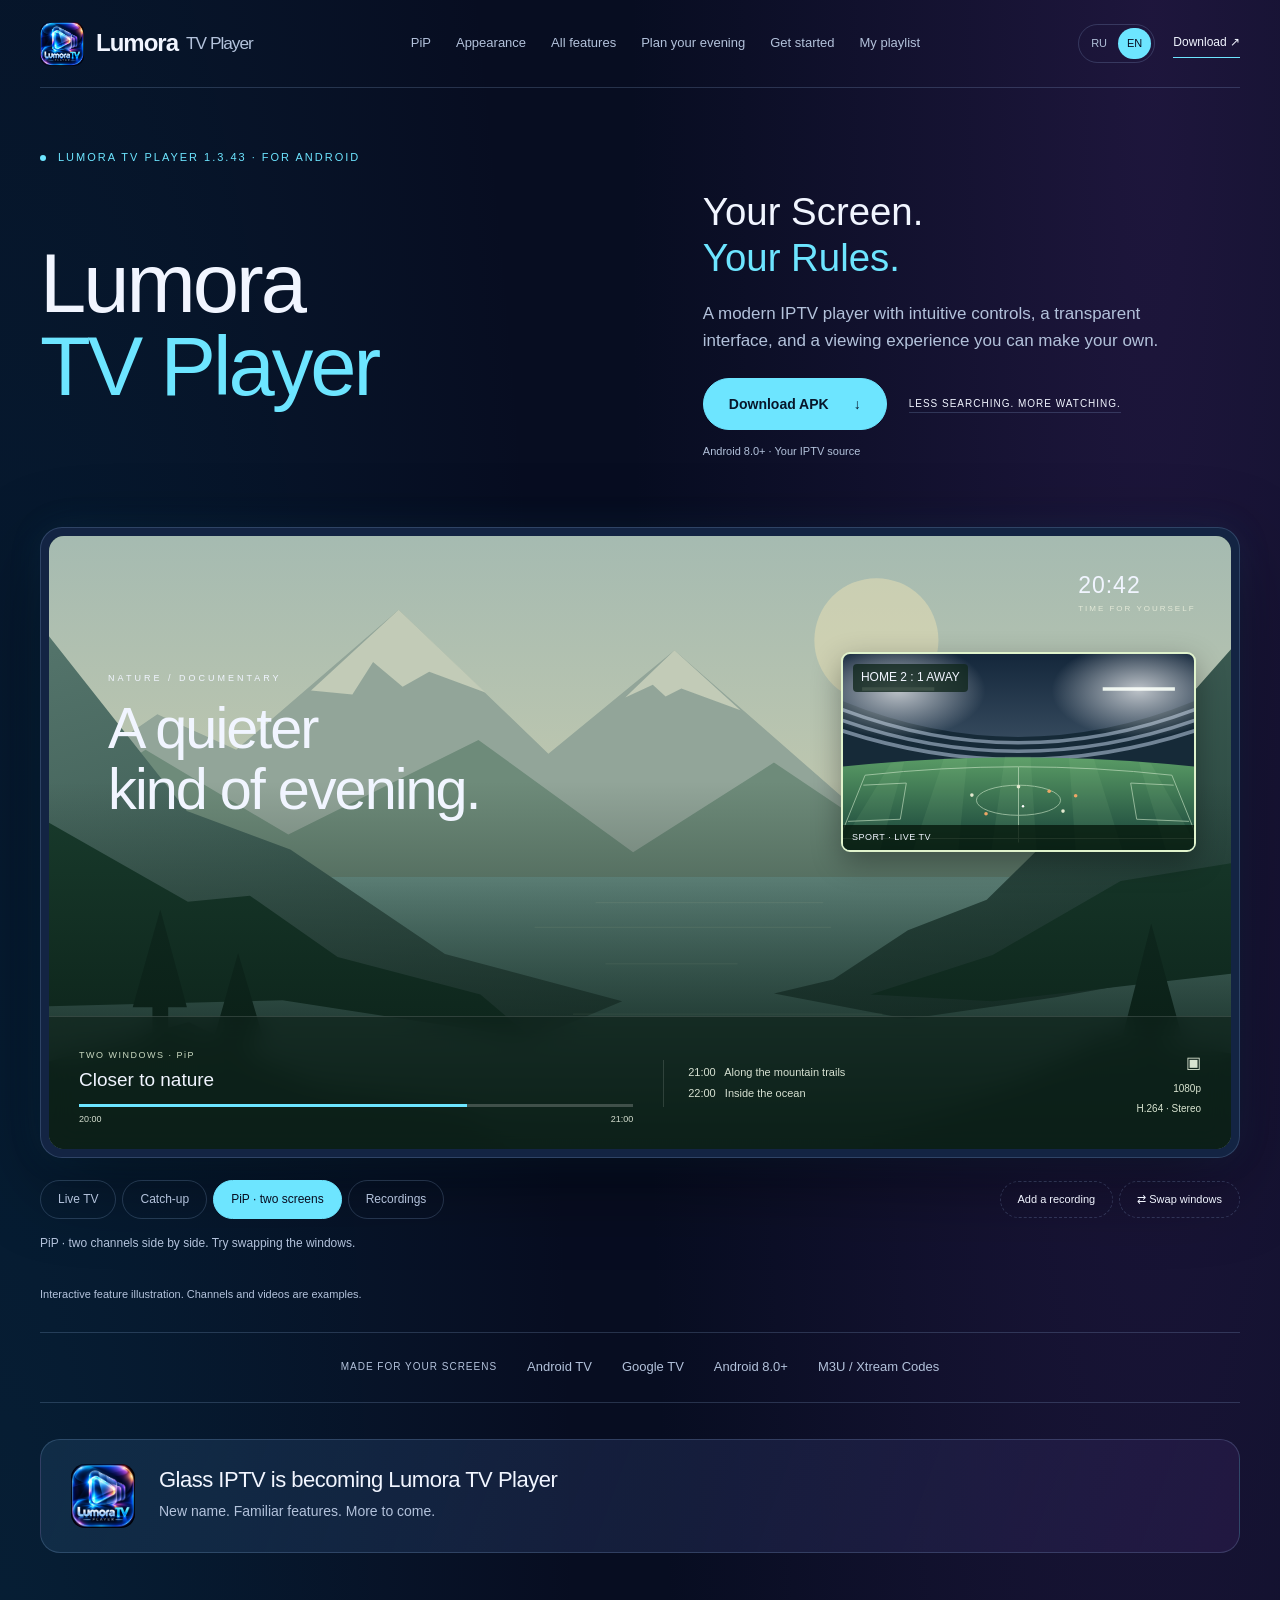
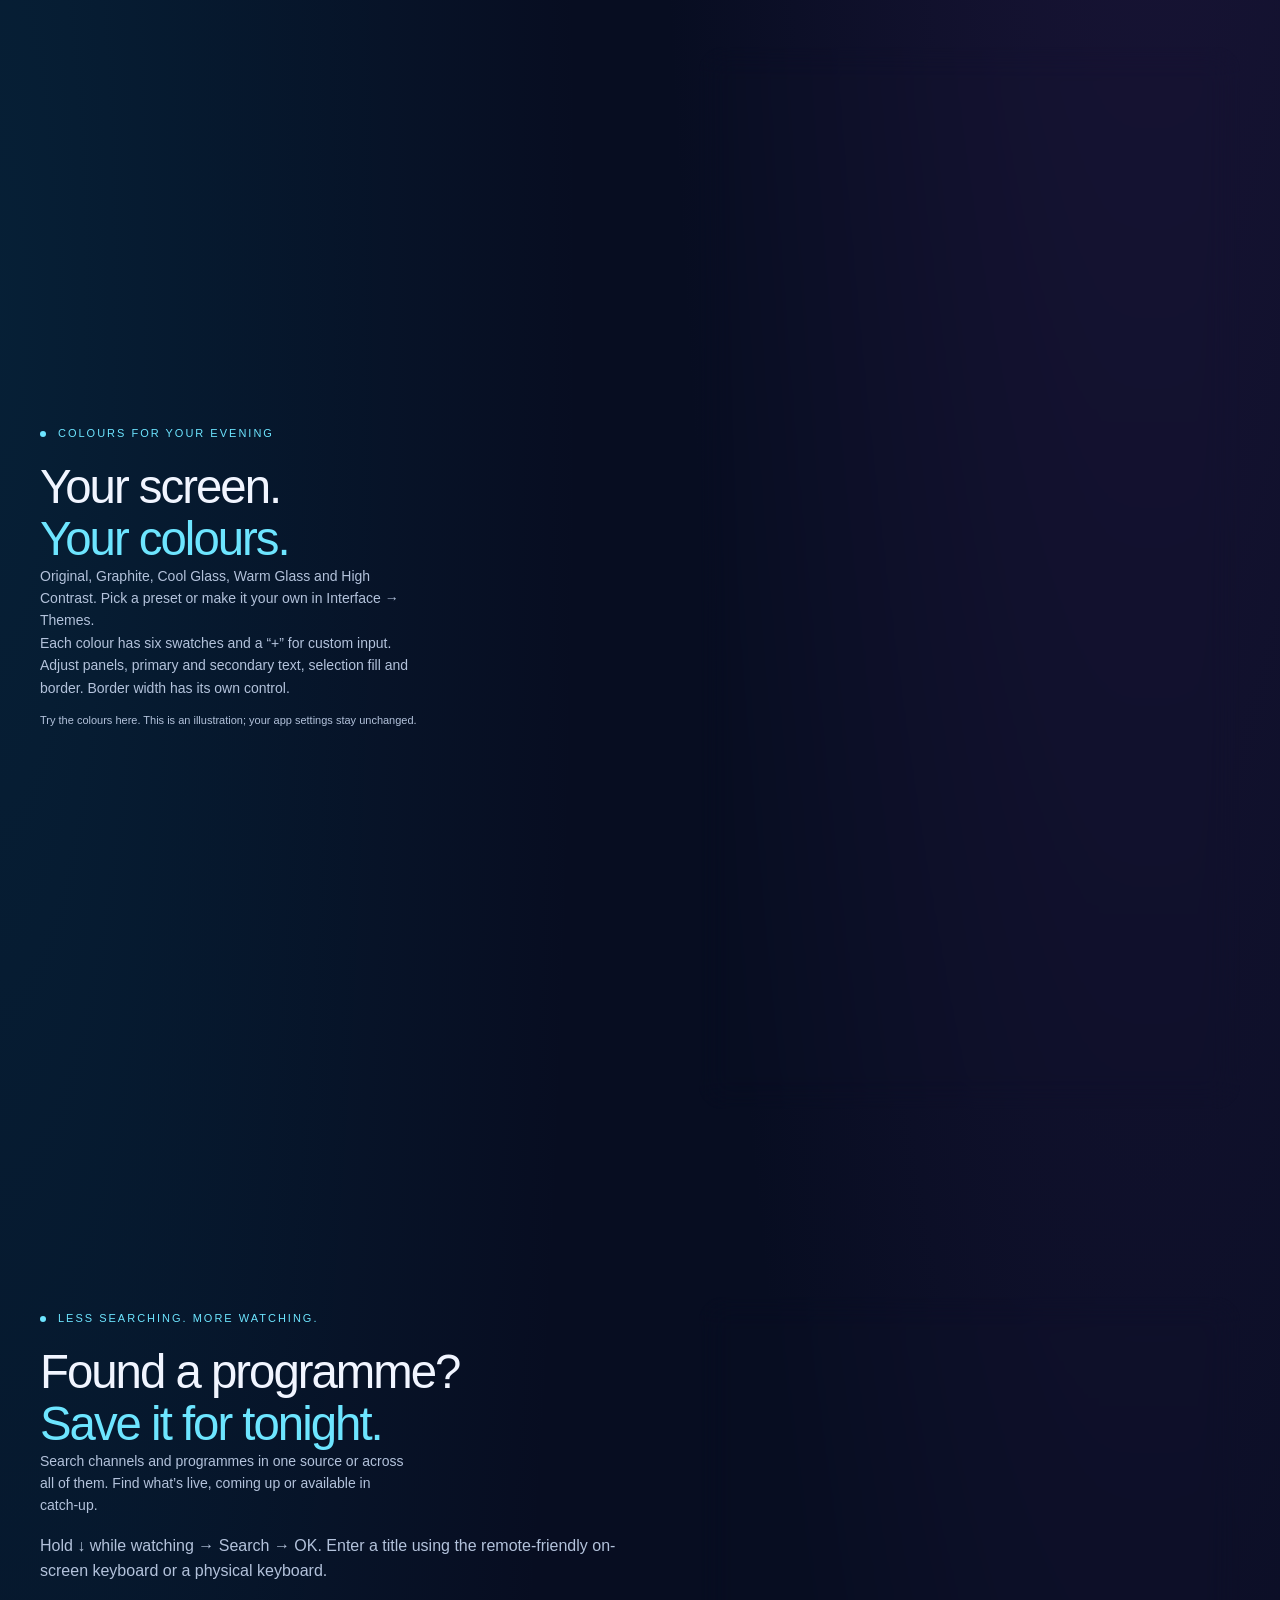
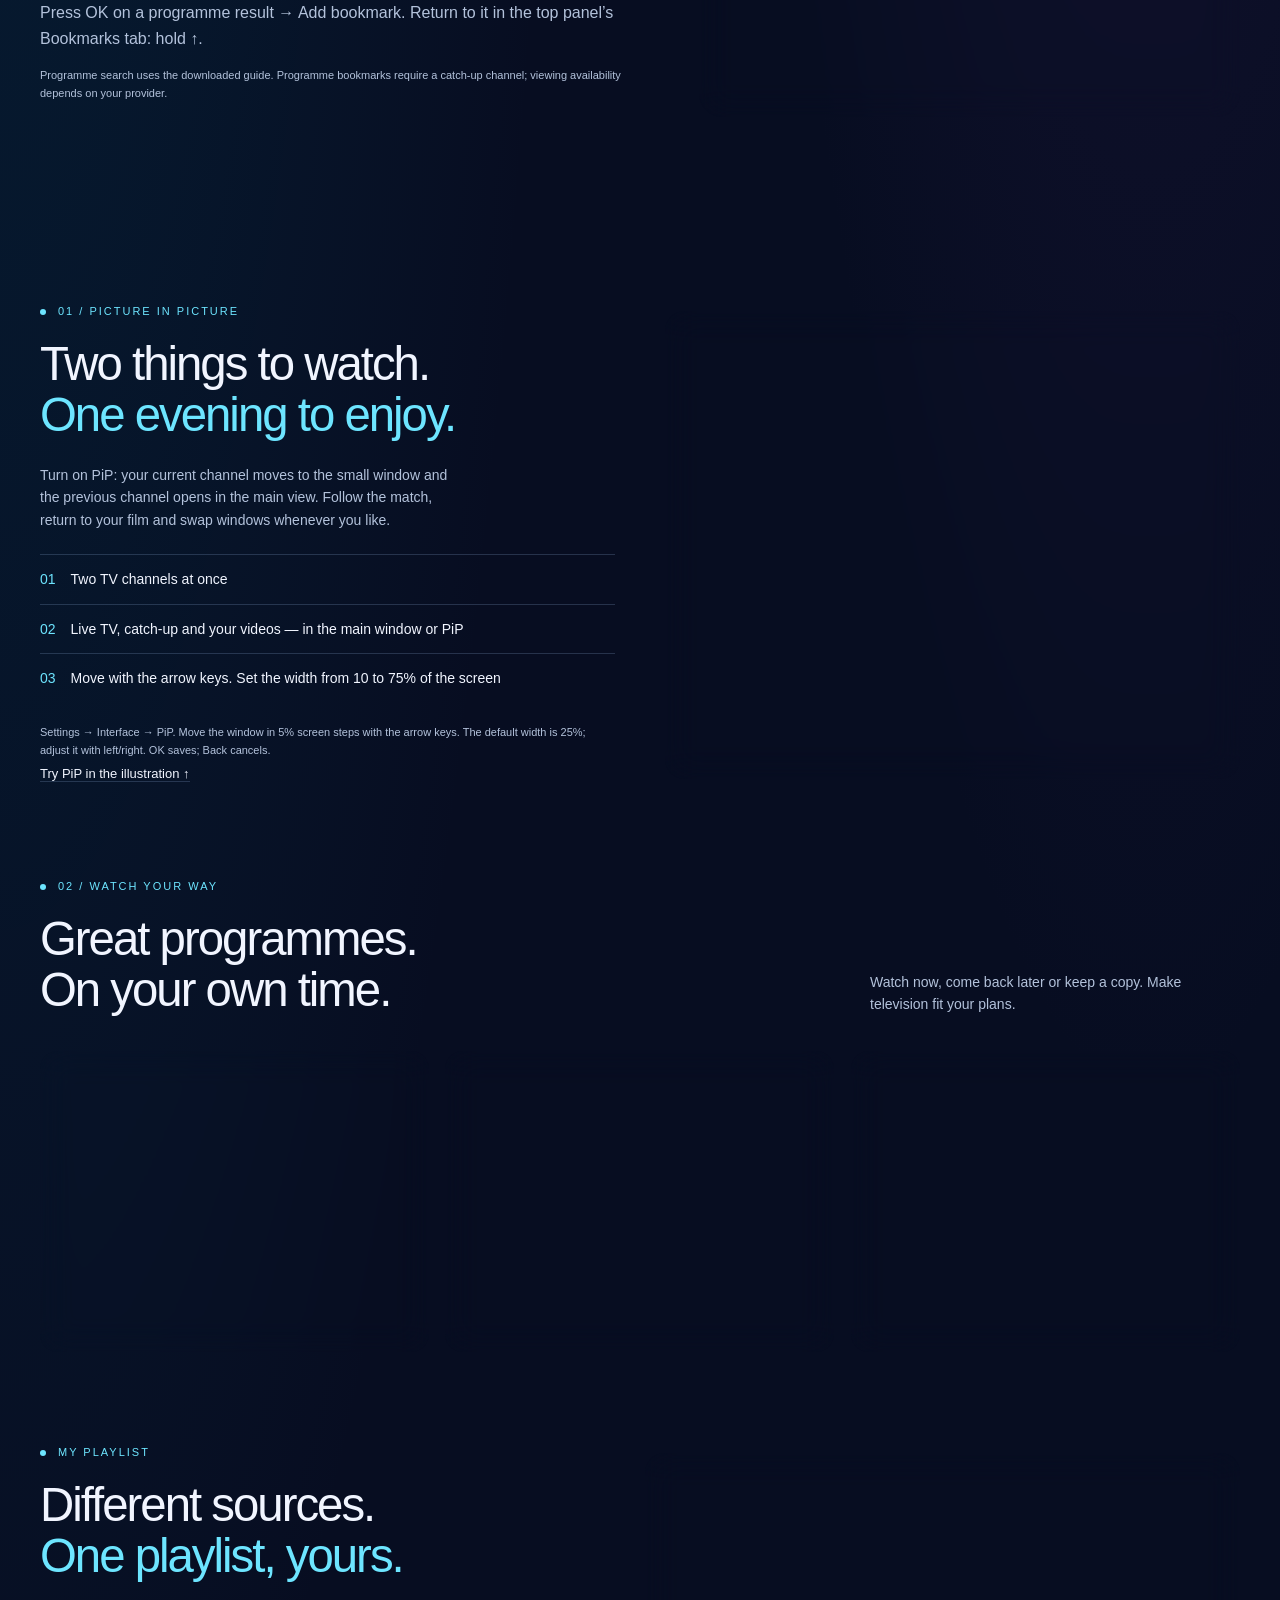
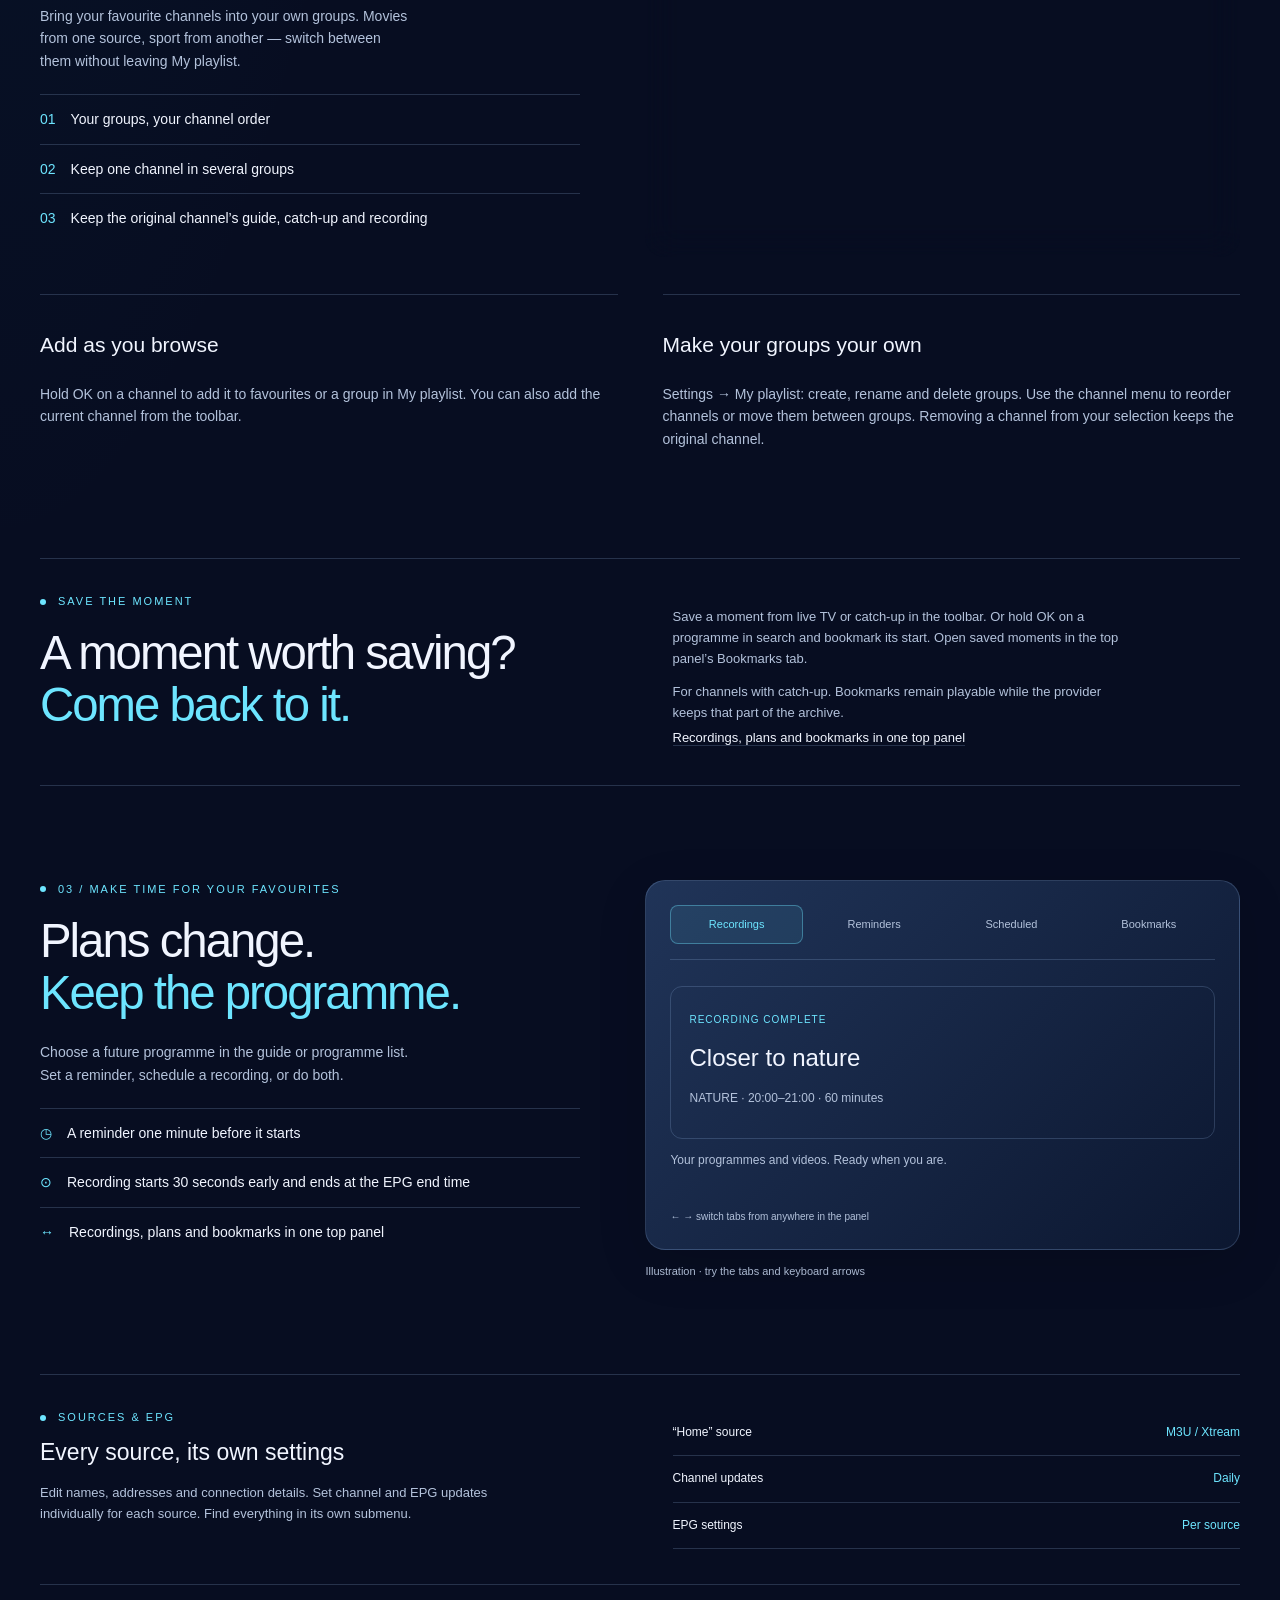
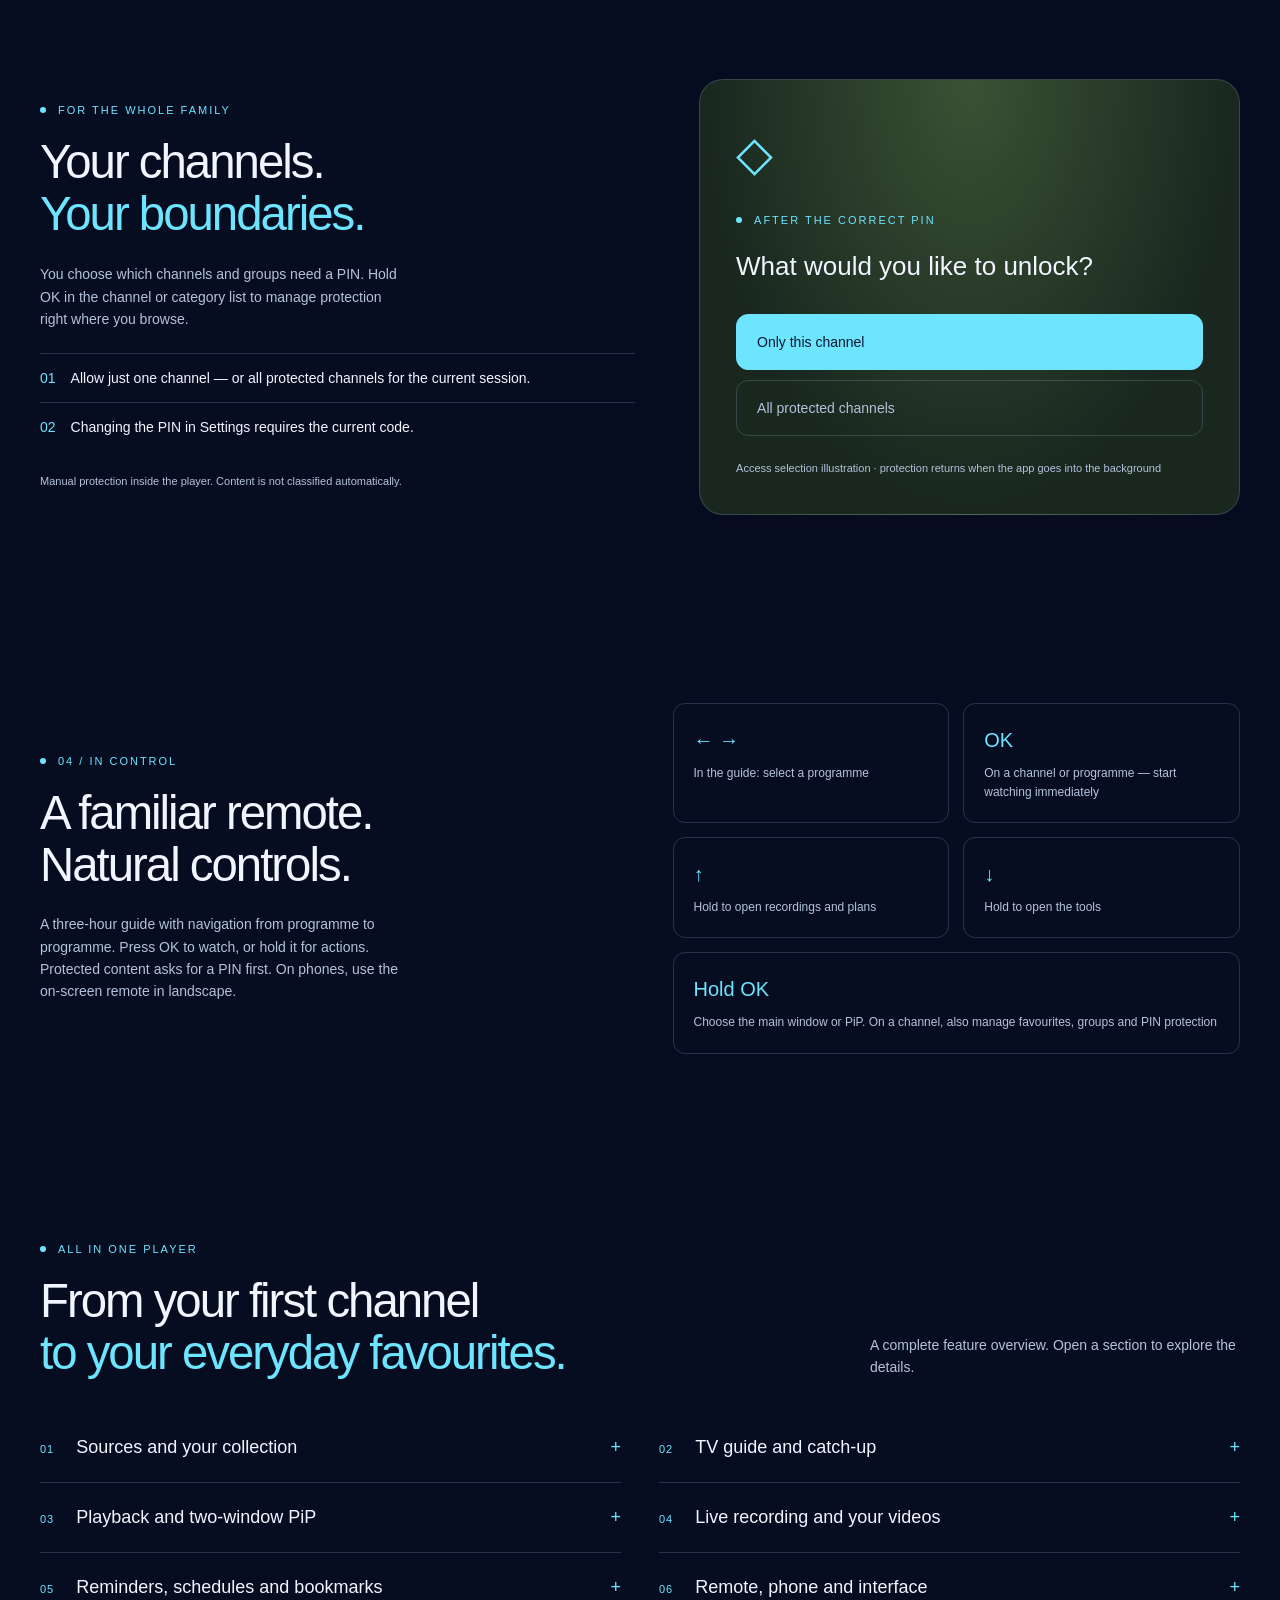
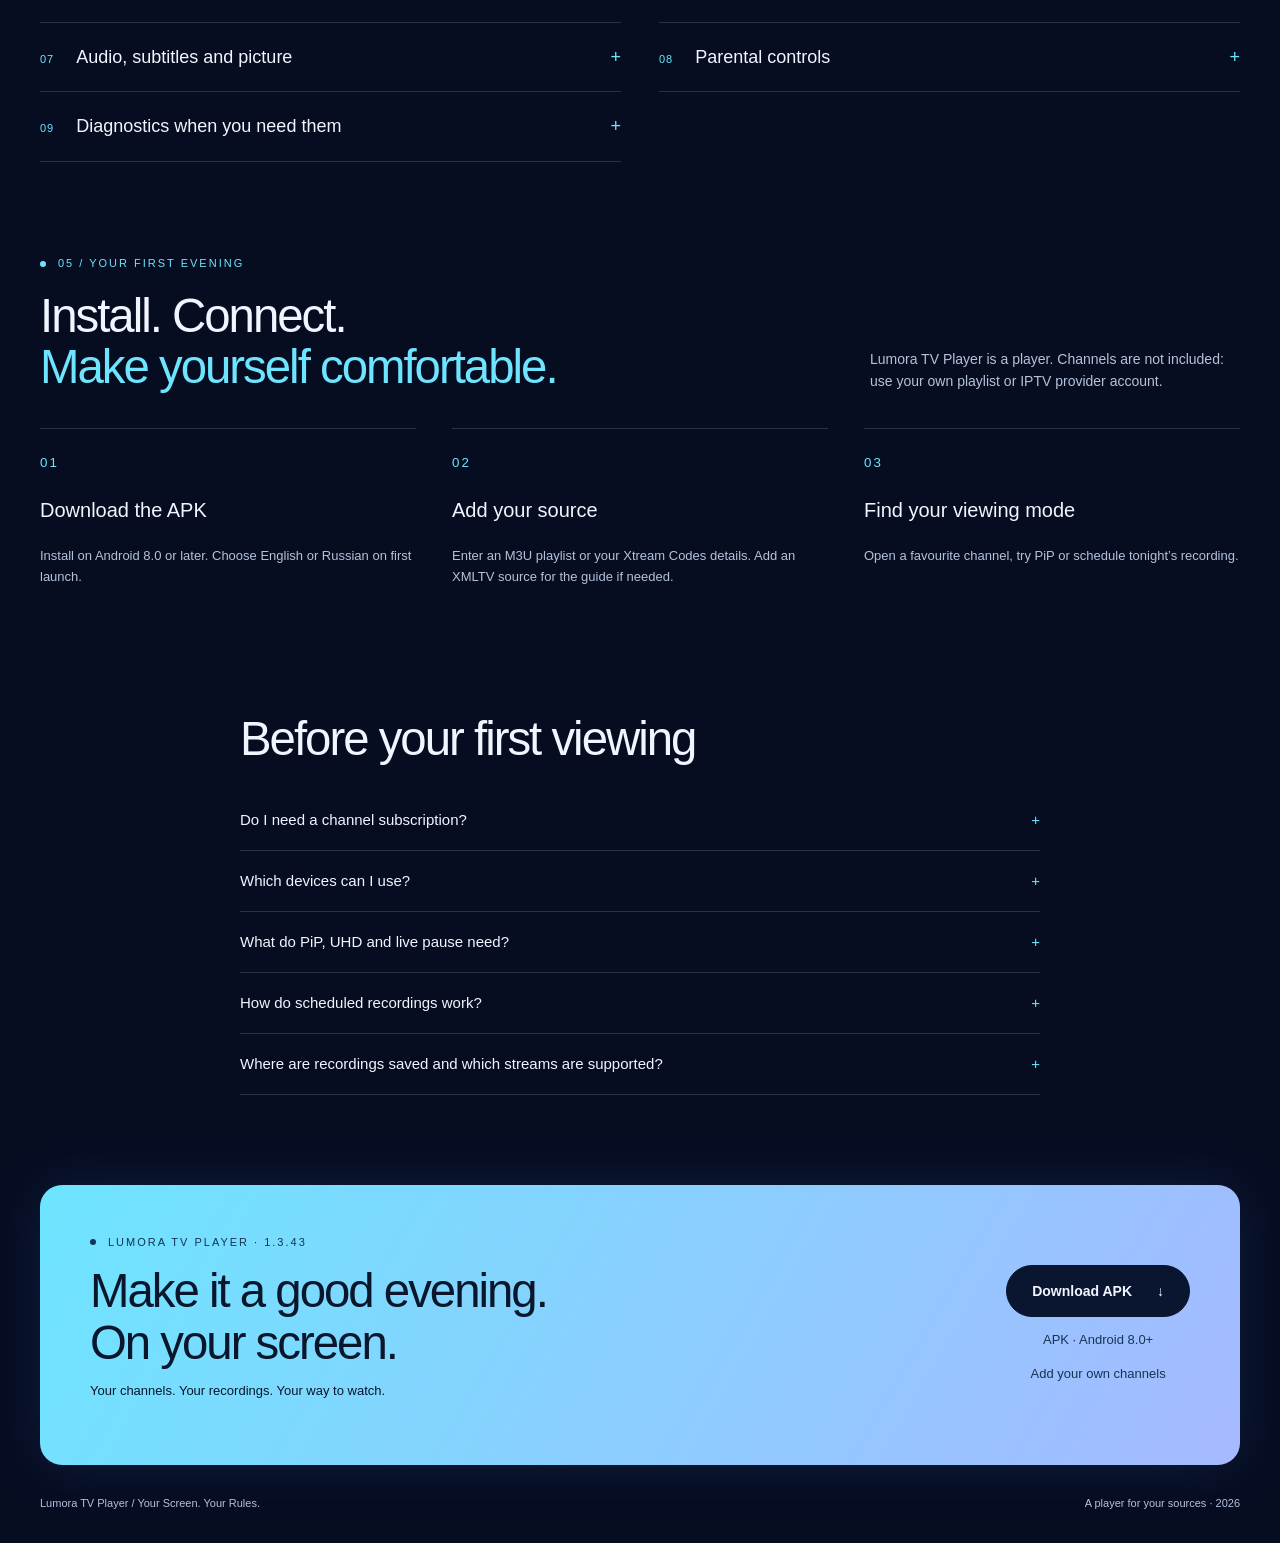
==== commit e8befe4f: "Update index.html" ====
--- a/index.html
+++ b/index.html
@@ -1,16 +1,16 @@
 <!doctype html>
-<html lang="ru"><head><meta charset="utf-8"><meta name="viewport" content="width=device-width,initial-scale=1"><meta name="theme-color" content="#070d21"><meta name="description" content="Lumora TV Player для Android TV: ваши плейлисты, два окна PiP, архив, запись по расписанию и PIN-защита. Скачайте APK и смотрите по-своему."><link rel="icon" href="assets/lumora-icon.png"><title>Lumora TV Player — Твой экран. Твои правила.</title><link rel="stylesheet" href="style.css?v=web-rebrand-01"><link rel="stylesheet" href="editorial.css?v=web-rebrand-02"><script src="translations.js?v=web-rebrand-01" defer></script><script src="app.js?v=web-rebrand-01" defer></script><link rel="alternate" hreflang="ru" href="https://ggv1975yendt.github.io/LumoraTVPlayer/"><link rel="alternate" hreflang="en" href="https://ggv1975yendt.github.io/LumoraTVPlayer/en.html"><link rel="alternate" hreflang="x-default" href="https://ggv1975yendt.github.io/LumoraTVPlayer/"><link rel="canonical" href="https://ggv1975yendt.github.io/LumoraTVPlayer/"><link rel="apple-touch-icon" href="assets/lumora-icon.png"><link rel="manifest" href="site.webmanifest">
-<meta property="og:type" content="website"><meta property="og:site_name" content="Lumora TV Player"><meta property="og:url" content="https://ggv1975yendt.github.io/LumoraTVPlayer/"><meta property="og:locale" content="ru_RU"><meta property="og:locale:alternate" content="en_US"><meta property="og:title" content="Lumora TV Player — Твой экран. Твои правила."><meta property="og:description" content="Lumora TV Player для Android TV: ваши плейлисты, два окна PiP, архив, запись по расписанию и PIN-защита. Скачайте APK и смотрите по-своему."><meta property="og:image" content="https://ggv1975yendt.github.io/LumoraTVPlayer/assets/lumora-icon.png"><meta property="og:image:alt" content="Lumora TV Player"><meta name="twitter:card" content="summary"><meta name="twitter:title" content="Lumora TV Player — Твой экран. Твои правила."><meta name="twitter:description" content="Lumora TV Player для Android TV: ваши плейлисты, два окна PiP, архив, запись по расписанию и PIN-защита. Скачайте APK и смотрите по-своему."><meta name="twitter:image" content="https://ggv1975yendt.github.io/LumoraTVPlayer/assets/lumora-icon.png">
+<html lang="ru"><head><meta charset="utf-8"><meta name="viewport" content="width=device-width,initial-scale=1"><meta name="theme-color" content="#070d21"><meta name="description" content="Lumora TV Player для Android TV: ваши плейлисты, два окна PiP, архив, запись по расписанию и PIN-защита. Скачайте APK и смотрите по-своему."><link rel="icon" href="assets/lumora-icon.png"><title>Lumora TV Player — Твой экран. Твои правила.</title><link rel="stylesheet" href="style.css?v=web-rebrand-01"><link rel="stylesheet" href="editorial.css?v=web-rebrand-02"><script src="translations.js?v=web-rebrand-01" defer></script><script src="app.js?v=web-rebrand-01" defer></script><link rel="alternate" hreflang="ru" href="https://ggv1975yendt.github.io/LumoraTVPlayer/"><link rel="alternate" hreflang="en" href="https://ggv1975yendt.github.io/LumoraTVPlayer/en.html"><link rel="alternate" hreflang="x-default" href="https://ggv1975yendt.github.io/LumoraTVPlayer/"><link rel="canonical" href="https://ggv1975yendt.github.io/LumoraTVPlayer/"><link rel="apple-touch-icon" href="assets/lumora-icon.png"><link rel="manifest" href="site.webmanifest">
+<meta property="og:type" content="website"><meta property="og:site_name" content="Lumora TV Player"><meta property="og:url" content="https://ggv1975yendt.github.io/LumoraTVPlayer/"><meta property="og:locale" content="ru_RU"><meta property="og:locale:alternate" content="en_US"><meta property="og:title" content="Lumora TV Player — Твой экран. Твои правила."><meta property="og:description" content="Lumora TV Player для Android TV: ваши плейлисты, два окна PiP, архив, запись по расписанию и PIN-защита. Скачайте APK и смотрите по-своему."><meta property="og:image" content="https://ggv1975yendt.github.io/LumoraTVPlayer/assets/lumora-icon.png"><meta property="og:image:alt" content="Lumora TV Player"><meta name="twitter:card" content="summary"><meta name="twitter:title" content="Lumora TV Player — Твой экран. Твои правила."><meta name="twitter:description" content="Lumora TV Player для Android TV: ваши плейлисты, два окна PiP, архив, запись по расписанию и PIN-защита. Скачайте APK и смотрите по-своему."><meta name="twitter:image" content="https://ggv1975yendt.github.io/LumoraTVPlayer/assets/lumora-icon.png">
 </head>
 <body><a class="skip" href="#main" data-i18n="skip">К содержимому</a>
 <header class="header wrap"><a class="brand" href="#main" aria-label="Lumora TV Player"><img class="brand-art" src="assets/lumora-icon.png" width="44" height="44" alt=""><b>Lumora</b> <span>TV Player</span></a><nav aria-label="Навигация" data-i18n-aria="navigation"><a href="#pip">PiP</a><a href="#appearance" data-i18n="themeNav">Оформление</a><a href="#all-features" data-i18n="catalogNav">Все функции</a><a href="#planning" data-i18n="planningNav">Планы на вечер</a><a href="#start" data-i18n="startNav">Как начать</a><a href="#personal" data-i18n="navPersonal">Мой плейлист</a></nav><div class="header-right"><div class="languages" role="group" aria-label="Язык / Language"><button type="button" data-lang="ru" lang="ru" aria-pressed="true">RU</button><button type="button" data-lang="en" lang="en" aria-pressed="false">EN</button></div><a class="header-cta" href="#download" data-i18n="headerDownload">Скачать ↗</a></div></header>
-<main id="main"><section class="hero wrap" aria-labelledby="hero-title"><div class="hero-editorial"><div class="hero-message"><div class="eyebrow" data-i18n="release">LUMORA TV PLAYER 1.3.43 · ДЛЯ ANDROID</div><h1 id="hero-title">Lumora<br><span>TV Player</span></h1><p class="hero-slogan" data-i18n="headline">Твой экран.<br><em>Твои правила.</em></p><p class="hero-intro" data-i18n="intro">Современный IPTV-плеер с удобным управлением, прозрачным интерфейсом и возможностью настроить просмотр под себя.</p><div class="actions"><a class="button" href="../releases/Lumora-TV-Player-1.3.43-release.apk" download="Lumora-TV-Player-1.3.43.apk"><span data-i18n="download">Скачать APK</span><span aria-hidden="true">↓</span></a><a class="text-link" href="#search-story" data-i18n="searchLabel">МЕНЬШЕ ПОИСКОВ. БОЛЬШЕ КИНО.</a></div><p class="fine" data-i18n="heroFine">Android 8.0+ · Ваш IPTV-источник</p></div></div>
+<main id="main"><section class="hero wrap" aria-labelledby="hero-title"><div class="hero-editorial"><div class="hero-message"><div class="eyebrow" data-i18n="release">LUMORA TV PLAYER 1.3.43 · ДЛЯ ANDROID</div><h1 id="hero-title">Lumora<br><span>TV Player</span></h1><p class="hero-slogan" data-i18n="headline">Твой экран.<br><em>Твои правила.</em></p><p class="hero-intro" data-i18n="intro">Современный IPTV-плеер с удобным управлением, прозрачным интерфейсом и возможностью настроить просмотр под себя.</p><div class="actions"><a class="button" href="https://github.com/ggv1975yendt/LumoraTVPlayer/releases/download/LumoraTVPlayer/Lumora-TV-Player-1.3.43-release.apk" download="Lumora-TV-Player-1.3.43.apk"><span data-i18n="download">Скачать APK</span><span aria-hidden="true">↓</span></a><a class="text-link" href="#search-story" data-i18n="searchLabel">МЕНЬШЕ ПОИСКОВ. БОЛЬШЕ КИНО.</a></div><p class="fine" data-i18n="heroFine">Android 8.0+ · Ваш IPTV-источник</p></div></div>
 <div class="showcase" id="demo"><div class="screen" role="img" aria-label="Иллюстрация PiP: природа в основном окне и матч в малом" data-i18n-aria="screenAlt"><img class="scene" id="main-scene" src="nature.svg" alt="" width="1200" height="650"><div class="screen-clock">20:42<small data-i18n="screenEvening">ВРЕМЯ ДЛЯ СЕБЯ</small></div><div class="scene-copy"><small id="scene-kicker">NATURE / DOCUMENTARY</small><strong id="scene-title">Там, где<br>тише.</strong></div><div class="pip-window" id="pip-window"><img id="pip-scene" src="stadium.svg" alt="" width="1200" height="650"><div class="pip-score" id="pip-score">HOME 2 : 1 AWAY</div><div class="pip-tag" id="pip-tag">SPORT · ПРЯМОЙ ЭФИР</div></div><div class="screen-info"><div><small id="mode-label">ДВА ОКНА · PiP</small><h3 id="program-title">Наедине с природой</h3><div class="progress"><i id="progress-fill"></i></div><div class="time-row"><span id="time-start">20:00</span><span id="time-end">21:00</span></div></div><div class="screen-next"><p data-i18n="next1">21:00 &nbsp; По тропам Алтая</p><p data-i18n="next2">22:00 &nbsp; Океан изнутри</p></div><div class="quality"><b id="mode-symbol">↶</b><br>1080p<br>H.264 · Stereo</div></div></div></div>
 <div class="mode-bar"><div class="mode-buttons" role="group" aria-label="Режимы просмотра" data-i18n-aria="modesAlt"><button type="button" data-mode="live" aria-pressed="false" data-i18n="live">Эфир</button><button type="button" data-mode="archive" aria-pressed="false" data-i18n="archive">Архив</button><button type="button" data-mode="pip" aria-pressed="true">PiP · <span data-i18n="twoScreens">два окна</span></button><button type="button" data-mode="recording" aria-pressed="false" data-i18n="recordings">Записи</button></div><div class="pip-actions" id="pip-actions"><button type="button" id="pip-kind" aria-pressed="false" data-i18n="mixButton">Добавить запись</button><button type="button" id="pip-swap" data-i18n="swapButton">⇄ Поменять окна</button></div></div><p class="demo-caption" id="demo-caption" aria-live="polite"></p><p class="fine" data-i18n="illustration">Интерактивная иллюстрация возможностей. Каналы и видео приведены для примера.</p>
 <div class="platforms"><small data-i18n="madeFor">ДЛЯ ВАШИХ ЭКРАНОВ</small><span>Android TV</span><span>Google TV</span><span>Android 8.0+</span><span>M3U / Xtream Codes</span></div></section>
-<aside class="rebrand-note wrap" id="rebrand" aria-labelledby="rebrand-title"><img src="assets/lumora-icon.png" width="64" height="64" alt=""><div><h2 id="rebrand-title" data-i18n="rebrandTitle">Glass IPTV становится Lumora TV Player</h2><p data-i18n="rebrandCopy">Новое имя. Знакомые возможности. Ещё больше впереди.</p></div></aside>
-<section class="section wrap" id="appearance"><div class="search-story"><div><div class="eyebrow" data-i18n="themeLabel">ЦВЕТА ВАШЕГО ВЕЧЕРА</div><h2 data-i18n="themeTitle">Ваш экран.<br><em>В ваших цветах.</em></h2><p class="body-copy" data-i18n="themeCopy">Оригинальная, Графит, Холодное стекло, Тёплое стекло и Высокая контрастность. Выберите готовую тему или создайте свою в «Интерфейс → Темы».</p><p class="body-copy" data-i18n="themeDetail">Для каждого цвета — шесть готовых кружков и «+» для ручного ввода. Настраивайте панели, основной и второстепенный текст, заливку и рамку выделения. Толщина рамки — отдельно.</p><p class="fine" data-i18n="themeHint">Попробуйте цвета здесь. Это иллюстрация: настройки приложения не меняются.</p></div><div class="theme-demo"><label class="theme-setting"><span data-i18n="themePreset">Тема</span><select id="theme-preset"><option value="0" data-i18n="themeOriginal">Оригинальная</option><option value="1" data-i18n="themeGraphite">Графит</option><option value="2" data-i18n="themeCool">Холодное стекло</option><option value="3" data-i18n="themeWarm">Тёплое стекло</option><option value="4" data-i18n="themeContrast">Высокая контрастность</option><option value="5" data-i18n="themeCustomName">Кастом</option></select></label><div id="theme-preview"><strong data-i18n="themeDemoTitle">Ваш вечер начинается здесь</strong><small class="theme-secondary" data-i18n="themeSampleSecondary">Описание передачи</small><p data-i18n="themeDemoItem">Океан изнутри · 22:00</p></div><fieldset class="colour-row"><legend data-i18n="themePanel">Цвет панели</legend><div class="swatch-row"><button type="button" class="swatch" data-colour="panel" data-value="#0b141a" style="--swatch:#0b141a" aria-label="#0b141a" aria-pressed="true"></button><button type="button" class="swatch" data-colour="panel" data-value="#191b20" style="--swatch:#191b20" aria-label="#191b20" aria-pressed="false"></button><button type="button" class="swatch" data-colour="panel" data-value="#071e30" style="--swatch:#071e30" aria-label="#071e30" aria-pressed="false"></button><button type="button" class="swatch" data-colour="panel" data-value="#291c17" style="--swatch:#291c17" aria-label="#291c17" aria-pressed="false"></button><button type="button" class="swatch" data-colour="panel" data-value="#193d2b" style="--swatch:#193d2b" aria-label="#193d2b" aria-pressed="false"></button><button type="button" class="swatch" data-colour="panel" data-value="#30203f" style="--swatch:#30203f" aria-label="#30203f" aria-pressed="false"></button><label class="custom-swatch"><span aria-hidden="true">+</span><input type="color" data-custom="panel" value="#0b141a" aria-label="Задать свой цвет" data-i18n-aria="themeCustom"></label></div></fieldset><fieldset class="colour-row"><legend data-i18n="themeText">Цвет текста</legend><div class="swatch-row"><button type="button" class="swatch" data-colour="text" data-value="#f2f5f5" style="--swatch:#f2f5f5" aria-label="#f2f5f5" aria-pressed="true"></button><button type="button" class="swatch" data-colour="text" data-value="#b7c2c7" style="--swatch:#b7c2c7" aria-label="#b7c2c7" aria-pressed="false"></button><button type="button" class="swatch" data-colour="text" data-value="#8be4ff" style="--swatch:#8be4ff" aria-label="#8be4ff" aria-pressed="false"></button><button type="button" class="swatch" data-colour="text" data-value="#ffc58a" style="--swatch:#ffc58a" aria-label="#ffc58a" aria-pressed="false"></button><button type="button" class="swatch" data-colour="text" data-value="#b7e8bb" style="--swatch:#b7e8bb" aria-label="#b7e8bb" aria-pressed="false"></button><button type="button" class="swatch" data-colour="text" data-value="#e1b9f5" style="--swatch:#e1b9f5" aria-label="#e1b9f5" aria-pressed="false"></button><label class="custom-swatch"><span aria-hidden="true">+</span><input type="color" data-custom="text" value="#f2f5f5" aria-label="Задать свой цвет" data-i18n-aria="themeCustom"></label></div></fieldset><fieldset class="colour-row"><legend data-i18n="themeFocus">Цвет выделения</legend><div class="swatch-row"><button type="button" class="swatch" data-colour="focus" data-value="#254f70" style="--swatch:#254f70" aria-label="#254f70" aria-pressed="true"></button><button type="button" class="swatch" data-colour="focus" data-value="#8be4ff" style="--swatch:#8be4ff" aria-label="#8be4ff" aria-pressed="false"></button><button type="button" class="swatch" data-colour="focus" data-value="#9a74db" style="--swatch:#9a74db" aria-label="#9a74db" aria-pressed="false"></button><button type="button" class="swatch" data-colour="focus" data-value="#ffc58a" style="--swatch:#ffc58a" aria-label="#ffc58a" aria-pressed="false"></button><button type="button" class="swatch" data-colour="focus" data-value="#7edc91" style="--swatch:#7edc91" aria-label="#7edc91" aria-pressed="false"></button><button type="button" class="swatch" data-colour="focus" data-value="#71e0ee" style="--swatch:#71e0ee" aria-label="#71e0ee" aria-pressed="false"></button><label class="custom-swatch"><span aria-hidden="true">+</span><input type="color" data-custom="focus" value="#254f70" aria-label="Задать свой цвет" data-i18n-aria="themeCustom"></label></div></fieldset><fieldset class="colour-row"><legend data-i18n="themeSecondary">Дополнительный текст</legend><div class="swatch-row"><button type="button" class="swatch" data-colour="secondary" data-value="#b7c2c7" style="--swatch:#b7c2c7" aria-label="#b7c2c7" aria-pressed="true"></button><button type="button" class="swatch" data-colour="secondary" data-value="#f2f5f5" style="--swatch:#f2f5f5" aria-label="#f2f5f5" aria-pressed="false"></button><button type="button" class="swatch" data-colour="secondary" data-value="#8be4ff" style="--swatch:#8be4ff" aria-label="#8be4ff" aria-pressed="false"></button><button type="button" class="swatch" data-colour="secondary" data-value="#ffc58a" style="--swatch:#ffc58a" aria-label="#ffc58a" aria-pressed="false"></button><button type="button" class="swatch" data-colour="secondary" data-value="#b7e8bb" style="--swatch:#b7e8bb" aria-label="#b7e8bb" aria-pressed="false"></button><button type="button" class="swatch" data-colour="secondary" data-value="#e1b9f5" style="--swatch:#e1b9f5" aria-label="#e1b9f5" aria-pressed="false"></button><label class="custom-swatch"><span aria-hidden="true">+</span><input type="color" data-custom="secondary" value="#b7c2c7" aria-label="Задать свой цвет" data-i18n-aria="themeCustom"></label></div></fieldset><fieldset class="colour-row"><legend data-i18n="themeBorder">Рамка выделения</legend><div class="swatch-row"><button type="button" class="swatch" data-colour="border" data-value="#8be4ff" style="--swatch:#8be4ff" aria-label="#8be4ff" aria-pressed="true"></button><button type="button" class="swatch" data-colour="border" data-value="#f2f5f5" style="--swatch:#f2f5f5" aria-label="#f2f5f5" aria-pressed="false"></button><button type="button" class="swatch" data-colour="border" data-value="#9a74db" style="--swatch:#9a74db" aria-label="#9a74db" aria-pressed="false"></button><button type="button" class="swatch" data-colour="border" data-value="#ffc58a" style="--swatch:#ffc58a" aria-label="#ffc58a" aria-pressed="false"></button><button type="button" class="swatch" data-colour="border" data-value="#7edc91" style="--swatch:#7edc91" aria-label="#7edc91" aria-pressed="false"></button><button type="button" class="swatch" data-colour="border" data-value="#71e0ee" style="--swatch:#71e0ee" aria-label="#71e0ee" aria-pressed="false"></button><label class="custom-swatch"><span aria-hidden="true">+</span><input type="color" data-custom="border" value="#8be4ff" aria-label="Задать свой цвет" data-i18n-aria="themeCustom"></label></div></fieldset><label class="theme-setting" for="theme-width"><span data-i18n="themeWidth">Толщина рамки</span><output id="theme-width-value">3px</output><input id="theme-width" type="range" min="1" max="5" value="3" data-unit="px"></label><label class="theme-setting" for="theme-opacity"><span data-i18n="themeOpacity">Прозрачность панели</span><output id="theme-opacity-value">15%</output><input id="theme-opacity" type="range" min="0" max="80" value="15" data-unit="%"></label><label class="theme-setting" for="theme-scale"><span data-i18n="themeScale">Масштаб интерфейса</span><output id="theme-scale-value">100%</output><input id="theme-scale" type="range" min="80" max="120" value="100" data-unit="%"></label><p class="fine" data-i18n="themeSeparate">В приложении прозрачность и масштаб настраиваются отдельно в разделе «Интерфейс».</p></div></div></section>
-<section class="section wrap" id="search-story"><div class="search-story"><div><div class="eyebrow" data-i18n="searchLabel">МЕНЬШЕ ПОИСКОВ. БОЛЬШЕ КИНО.</div><h2 data-i18n="searchTitle">Нашли передачу?<br><em>Оставьте на вечер.</em></h2><p class="body-copy" data-i18n="searchCopy">Ищите каналы и передачи в одном источнике или сразу во всех. Выбирайте, что идёт сейчас, начнётся позже или доступно в архиве.</p><p data-i18n="searchRoute">Удерживайте ↓ во время просмотра → Поиск → OK. Вводите название экранной клавиатурой с пульта или обычной клавиатурой.</p><p data-i18n="searchSave">Нажмите OK на найденной передаче → «Добавить закладку». Вернитесь к ней во вкладке «Закладки» верхней панели: удержание ↑.</p><p class="fine" data-i18n="searchLimit">Поиск передач использует загруженную программу. Закладки передач доступны на каналах с архивом; срок просмотра зависит от провайдера.</p></div><figure class="search-preview"><div class="search-field"><span aria-hidden="true">⌕</span><span data-i18n="searchQuery">Океан</span></div><p class="eyebrow" data-i18n="searchScope">ПЕРЕДАЧИ · ВСЕ ИСТОЧНИКИ</p><div class="search-result"><span class="search-art" aria-hidden="true">≈</span><div><strong data-i18n="searchResult">Океан изнутри</strong><p data-i18n="searchMeta">NATURE · Сегодня · 22:00–23:00</p></div></div><div class="bookmark-preview" data-i18n="searchAction">◇ Добавить закладку</div><figcaption class="fine" data-i18n="searchIllustration">Иллюстрация поиска и меню передачи</figcaption></figure></div></section>
+<aside class="rebrand-note wrap" id="rebrand" aria-labelledby="rebrand-title"><img src="assets/lumora-icon.png" width="64" height="64" alt=""><div><h2 id="rebrand-title" data-i18n="rebrandTitle">Glass IPTV становится Lumora TV Player</h2><p data-i18n="rebrandCopy">Новое имя. Знакомые возможности. Ещё больше впереди.</p></div></aside>
+<section class="section wrap" id="appearance"><div class="search-story"><div><div class="eyebrow" data-i18n="themeLabel">ЦВЕТА ВАШЕГО ВЕЧЕРА</div><h2 data-i18n="themeTitle">Ваш экран.<br><em>В ваших цветах.</em></h2><p class="body-copy" data-i18n="themeCopy">Оригинальная, Графит, Холодное стекло, Тёплое стекло и Высокая контрастность. Выберите готовую тему или создайте свою в «Интерфейс → Темы».</p><p class="body-copy" data-i18n="themeDetail">Для каждого цвета — шесть готовых кружков и «+» для ручного ввода. Настраивайте панели, основной и второстепенный текст, заливку и рамку выделения. Толщина рамки — отдельно.</p><p class="fine" data-i18n="themeHint">Попробуйте цвета здесь. Это иллюстрация: настройки приложения не меняются.</p></div><div class="theme-demo"><label class="theme-setting"><span data-i18n="themePreset">Тема</span><select id="theme-preset"><option value="0" data-i18n="themeOriginal">Оригинальная</option><option value="1" data-i18n="themeGraphite">Графит</option><option value="2" data-i18n="themeCool">Холодное стекло</option><option value="3" data-i18n="themeWarm">Тёплое стекло</option><option value="4" data-i18n="themeContrast">Высокая контрастность</option><option value="5" data-i18n="themeCustomName">Кастом</option></select></label><div id="theme-preview"><strong data-i18n="themeDemoTitle">Ваш вечер начинается здесь</strong><small class="theme-secondary" data-i18n="themeSampleSecondary">Описание передачи</small><p data-i18n="themeDemoItem">Океан изнутри · 22:00</p></div><fieldset class="colour-row"><legend data-i18n="themePanel">Цвет панели</legend><div class="swatch-row"><button type="button" class="swatch" data-colour="panel" data-value="#0b141a" style="--swatch:#0b141a" aria-label="#0b141a" aria-pressed="true"></button><button type="button" class="swatch" data-colour="panel" data-value="#191b20" style="--swatch:#191b20" aria-label="#191b20" aria-pressed="false"></button><button type="button" class="swatch" data-colour="panel" data-value="#071e30" style="--swatch:#071e30" aria-label="#071e30" aria-pressed="false"></button><button type="button" class="swatch" data-colour="panel" data-value="#291c17" style="--swatch:#291c17" aria-label="#291c17" aria-pressed="false"></button><button type="button" class="swatch" data-colour="panel" data-value="#193d2b" style="--swatch:#193d2b" aria-label="#193d2b" aria-pressed="false"></button><button type="button" class="swatch" data-colour="panel" data-value="#30203f" style="--swatch:#30203f" aria-label="#30203f" aria-pressed="false"></button><label class="custom-swatch"><span aria-hidden="true">+</span><input type="color" data-custom="panel" value="#0b141a" aria-label="Задать свой цвет" data-i18n-aria="themeCustom"></label></div></fieldset><fieldset class="colour-row"><legend data-i18n="themeText">Цвет текста</legend><div class="swatch-row"><button type="button" class="swatch" data-colour="text" data-value="#f2f5f5" style="--swatch:#f2f5f5" aria-label="#f2f5f5" aria-pressed="true"></button><button type="button" class="swatch" data-colour="text" data-value="#b7c2c7" style="--swatch:#b7c2c7" aria-label="#b7c2c7" aria-pressed="false"></button><button type="button" class="swatch" data-colour="text" data-value="#8be4ff" style="--swatch:#8be4ff" aria-label="#8be4ff" aria-pressed="false"></button><button type="button" class="swatch" data-colour="text" data-value="#ffc58a" style="--swatch:#ffc58a" aria-label="#ffc58a" aria-pressed="false"></button><button type="button" class="swatch" data-colour="text" data-value="#b7e8bb" style="--swatch:#b7e8bb" aria-label="#b7e8bb" aria-pressed="false"></button><button type="button" class="swatch" data-colour="text" data-value="#e1b9f5" style="--swatch:#e1b9f5" aria-label="#e1b9f5" aria-pressed="false"></button><label class="custom-swatch"><span aria-hidden="true">+</span><input type="color" data-custom="text" value="#f2f5f5" aria-label="Задать свой цвет" data-i18n-aria="themeCustom"></label></div></fieldset><fieldset class="colour-row"><legend data-i18n="themeFocus">Цвет выделения</legend><div class="swatch-row"><button type="button" class="swatch" data-colour="focus" data-value="#254f70" style="--swatch:#254f70" aria-label="#254f70" aria-pressed="true"></button><button type="button" class="swatch" data-colour="focus" data-value="#8be4ff" style="--swatch:#8be4ff" aria-label="#8be4ff" aria-pressed="false"></button><button type="button" class="swatch" data-colour="focus" data-value="#9a74db" style="--swatch:#9a74db" aria-label="#9a74db" aria-pressed="false"></button><button type="button" class="swatch" data-colour="focus" data-value="#ffc58a" style="--swatch:#ffc58a" aria-label="#ffc58a" aria-pressed="false"></button><button type="button" class="swatch" data-colour="focus" data-value="#7edc91" style="--swatch:#7edc91" aria-label="#7edc91" aria-pressed="false"></button><button type="button" class="swatch" data-colour="focus" data-value="#71e0ee" style="--swatch:#71e0ee" aria-label="#71e0ee" aria-pressed="false"></button><label class="custom-swatch"><span aria-hidden="true">+</span><input type="color" data-custom="focus" value="#254f70" aria-label="Задать свой цвет" data-i18n-aria="themeCustom"></label></div></fieldset><fieldset class="colour-row"><legend data-i18n="themeSecondary">Дополнительный текст</legend><div class="swatch-row"><button type="button" class="swatch" data-colour="secondary" data-value="#b7c2c7" style="--swatch:#b7c2c7" aria-label="#b7c2c7" aria-pressed="true"></button><button type="button" class="swatch" data-colour="secondary" data-value="#f2f5f5" style="--swatch:#f2f5f5" aria-label="#f2f5f5" aria-pressed="false"></button><button type="button" class="swatch" data-colour="secondary" data-value="#8be4ff" style="--swatch:#8be4ff" aria-label="#8be4ff" aria-pressed="false"></button><button type="button" class="swatch" data-colour="secondary" data-value="#ffc58a" style="--swatch:#ffc58a" aria-label="#ffc58a" aria-pressed="false"></button><button type="button" class="swatch" data-colour="secondary" data-value="#b7e8bb" style="--swatch:#b7e8bb" aria-label="#b7e8bb" aria-pressed="false"></button><button type="button" class="swatch" data-colour="secondary" data-value="#e1b9f5" style="--swatch:#e1b9f5" aria-label="#e1b9f5" aria-pressed="false"></button><label class="custom-swatch"><span aria-hidden="true">+</span><input type="color" data-custom="secondary" value="#b7c2c7" aria-label="Задать свой цвет" data-i18n-aria="themeCustom"></label></div></fieldset><fieldset class="colour-row"><legend data-i18n="themeBorder">Рамка выделения</legend><div class="swatch-row"><button type="button" class="swatch" data-colour="border" data-value="#8be4ff" style="--swatch:#8be4ff" aria-label="#8be4ff" aria-pressed="true"></button><button type="button" class="swatch" data-colour="border" data-value="#f2f5f5" style="--swatch:#f2f5f5" aria-label="#f2f5f5" aria-pressed="false"></button><button type="button" class="swatch" data-colour="border" data-value="#9a74db" style="--swatch:#9a74db" aria-label="#9a74db" aria-pressed="false"></button><button type="button" class="swatch" data-colour="border" data-value="#ffc58a" style="--swatch:#ffc58a" aria-label="#ffc58a" aria-pressed="false"></button><button type="button" class="swatch" data-colour="border" data-value="#7edc91" style="--swatch:#7edc91" aria-label="#7edc91" aria-pressed="false"></button><button type="button" class="swatch" data-colour="border" data-value="#71e0ee" style="--swatch:#71e0ee" aria-label="#71e0ee" aria-pressed="false"></button><label class="custom-swatch"><span aria-hidden="true">+</span><input type="color" data-custom="border" value="#8be4ff" aria-label="Задать свой цвет" data-i18n-aria="themeCustom"></label></div></fieldset><label class="theme-setting" for="theme-width"><span data-i18n="themeWidth">Толщина рамки</span><output id="theme-width-value">3px</output><input id="theme-width" type="range" min="1" max="5" value="3" data-unit="px"></label><label class="theme-setting" for="theme-opacity"><span data-i18n="themeOpacity">Прозрачность панели</span><output id="theme-opacity-value">15%</output><input id="theme-opacity" type="range" min="0" max="80" value="15" data-unit="%"></label><label class="theme-setting" for="theme-scale"><span data-i18n="themeScale">Масштаб интерфейса</span><output id="theme-scale-value">100%</output><input id="theme-scale" type="range" min="80" max="120" value="100" data-unit="%"></label><p class="fine" data-i18n="themeSeparate">В приложении прозрачность и масштаб настраиваются отдельно в разделе «Интерфейс».</p></div></div></section>
+<section class="section wrap" id="search-story"><div class="search-story"><div><div class="eyebrow" data-i18n="searchLabel">МЕНЬШЕ ПОИСКОВ. БОЛЬШЕ КИНО.</div><h2 data-i18n="searchTitle">Нашли передачу?<br><em>Оставьте на вечер.</em></h2><p class="body-copy" data-i18n="searchCopy">Ищите каналы и передачи в одном источнике или сразу во всех. Выбирайте, что идёт сейчас, начнётся позже или доступно в архиве.</p><p data-i18n="searchRoute">Удерживайте ↓ во время просмотра → Поиск → OK. Вводите название экранной клавиатурой с пульта или обычной клавиатурой.</p><p data-i18n="searchSave">Нажмите OK на найденной передаче → «Добавить закладку». Вернитесь к ней во вкладке «Закладки» верхней панели: удержание ↑.</p><p class="fine" data-i18n="searchLimit">Поиск передач использует загруженную программу. Закладки передач доступны на каналах с архивом; срок просмотра зависит от провайдера.</p></div><figure class="search-preview"><div class="search-field"><span aria-hidden="true">⌕</span><span data-i18n="searchQuery">Океан</span></div><p class="eyebrow" data-i18n="searchScope">ПЕРЕДАЧИ · ВСЕ ИСТОЧНИКИ</p><div class="search-result"><span class="search-art" aria-hidden="true">≈</span><div><strong data-i18n="searchResult">Океан изнутри</strong><p data-i18n="searchMeta">NATURE · Сегодня · 22:00–23:00</p></div></div><div class="bookmark-preview" data-i18n="searchAction">◇ Добавить закладку</div><figcaption class="fine" data-i18n="searchIllustration">Иллюстрация поиска и меню передачи</figcaption></figure></div></section>
 <section class="section wrap" id="pip"><div class="pip-story"><div><div class="eyebrow">01 / PICTURE IN PICTURE</div><h2 data-i18n="pipTitle">Два просмотра.<br><em>Один ваш вечер.</em></h2><p class="body-copy" data-i18n="pipCopy">Включите PiP: текущий канал останется в малом окне, а предыдущий откроется в основном. Следите за матчем, возвращайтесь к фильму и меняйте окна местами.</p><ul class="benefits"><li><span>01</span><span data-i18n="pip1">Два телеканала одновременно</span></li><li><span>02</span><span data-i18n="pip2">Эфир, архив и ваши видео — в основном окне или PiP</span></li><li><span>03</span><span data-i18n="pip3">Положение стрелками, ширина от 10 до 75% экрана</span></li></ul><p class="fine" data-i18n="pipSetup">Настройки → Интерфейс → PiP. Перемещайте окно стрелками с шагом 5% экрана. Ширина по умолчанию — 25%; меняйте её влево/вправо. OK сохраняет, Back отменяет.</p><a class="text-link" href="#demo" id="try-pip" data-i18n="tryPip">Попробовать PiP в иллюстрации ↑</a></div><div class="visual-card"><div class="mini-tv" role="img" aria-label="Иллюстрация двух окон" data-i18n-aria="miniAlt"><span class="mini-label" data-i18n="mainView">ВАШ ОСНОВНОЙ ПРОСМОТР</span><div class="mini-pip"></div></div><div class="visual-foot"><span data-i18n="pipFooter">Большой экран. Больше выбора.</span><strong>LIVE + LIVE / FILE</strong></div><p class="fine" data-i18n="pipLimit">Два потока требуют поддержки источника и устройства. При доступных вариантах плеер снижает качество для устойчивого просмотра. Два UHD поддерживаются не каждой приставкой.</p></div></div></section>
 <section class="wrap" id="features"><div class="section-heading"><div><div class="eyebrow" data-i18n="featuresLabel">02 / СМОТРИТЕ ПО-СВОЕМУ</div><h2 data-i18n="featuresTitle">Хорошие передачи.<br>В удобное вам время.</h2></div><p data-i18n="featuresCopy">Включайте сейчас, возвращайтесь позже или сохраняйте себе. Lumora TV Player подстраивается под ваши планы.</p></div><div class="cards">
 <article class="card"><div class="card-icon" aria-hidden="true">↶</div><h3 data-i18n="archiveTitle">Пауза без спешки</h3><p data-i18n="archiveCopy">Отвлеклись на звонок? Поставьте эфир на паузу и продолжите с сохранённой точки. В архиве можно вернуться к уже прошедшим передачам.</p><div class="card-note" data-i18n="archiveNote">На каналах с поддержкой архива у провайдера</div></article>
@@ -22,4 +22,4 @@
 <section class="section wrap" id="controls"><div class="controls-grid"><div><div class="eyebrow" data-i18n="controlsLabel">04 / УПРАВЛЕНИЕ</div><h2 data-i18n="controlsTitle">Знакомый пульт.<br>Понятные движения.</h2><p class="body-copy" style="margin-top:23px" data-i18n="controlsCopy">В телегиде — три часа программы и переход между передачами. Короткое OK открывает просмотр, долгое — действия. Защищённый контент сначала запросит PIN. На телефоне — экранный пульт в горизонтальном режиме.</p></div><div class="keys"><div class="key"><kbd>← →</kbd><p data-i18n="keyGuide">В телегиде — выбрать передачу</p></div><div class="key"><kbd>OK</kbd><p data-i18n="keyOk">На канале или передаче — сразу открыть просмотр</p></div><div class="key"><kbd>↑</kbd><p data-i18n="keyUp">Удержать — записи и планы</p></div><div class="key"><kbd>↓</kbd><p data-i18n="keyDown">Удержать — инструменты</p></div><div class="key"><kbd  data-i18n="holdOkLabel">Удержать OK</kbd><p  data-i18n="keyHoldOk">Выбрать основное окно или PiP. На канале — также избранное, группы и PIN-защита</p></div></div></div></section>
 <section class="section wrap" id="all-features"><div class="section-heading"><div><div class="eyebrow" data-i18n="catalogLabel">ВСЁ В ОДНОМ ПЛЕЕРЕ</div><h2 data-i18n="catalogTitle">От первого канала<br><em>до ваших привычек.</em></h2></div><p data-i18n="catalogCopy">Полный обзор возможностей. Откройте раздел, чтобы узнать подробности.</p></div><div class="feature-catalog"><details><summary><span class="catalog-number">01</span><span data-i18n="catalog_sources">Источники и личная коллекция</span></summary><ul><li data-i18n="catalog_sources_0">M3U по адресу или из файла, подключение через Xtream Codes; несколько источников в одном приложении.</li><li data-i18n="catalog_sources_1">Категории, избранное, история просмотра и поиск каналов и передач.</li><li data-i18n="catalog_sources_2">«Мой плейлист» объединяет выбранные каналы из разных источников. Создавайте и переименовывайте группы, меняйте порядок, перемещайте и удаляйте каналы из подборки.</li><li data-i18n="catalog_sources_3">Для каждого источника: при запуске, раз в день, раз в неделю или вручную. Срок проверяется при открытии приложения и возврате из фона, без фонового таймера.</li></ul></details><details><summary><span class="catalog-number">02</span><span data-i18n="catalog_guide">Телегид и архив</span></summary><ul><li data-i18n="catalog_guide_0">XMLTV, включая gzip. Для EPG каждого источника — при запуске, ежедневно, еженедельно или вручную; также доступно обновление после каналов.</li><li data-i18n="catalog_guide_1">Трёхчасовой телегид с переходом стрелками между передачами, описания программ и список передач выбранного канала.</li><li data-i18n="catalog_guide_2">Архив прошедших передач, выбор времени, пауза и перемотка. Пауза эфира с продолжением через архив — при поддержке провайдера.</li><li data-i18n="catalog_guide_3">Автоматическое обновление EPG можно отключить для каждого источника; ручное обновление остаётся доступным. Отключение отменяет соответствующие задания и повторные попытки.</li></ul></details><details><summary><span class="catalog-number">03</span><span data-i18n="catalog_windows">Просмотр и два окна PiP</span></summary><ul><li data-i18n="catalog_windows_0">Открывайте эфир, архив или локальное видео в основном либо дополнительном окне. Меняйте окна местами, скрывайте или закрывайте PiP; звук идёт из основного окна.</li><li data-i18n="catalog_windows_1">Настройка положения и размера PiP с пульта: шаг 5%, ширина по умолчанию 25%, диапазон 10–75%.</li><li data-i18n="catalog_windows_2">Автоматический выбор более лёгкого видеоварианта при проблемах воспроизведения, если он доступен в потоке. При нехватке ресурсов — освобождение PiP для восстановления основного просмотра.</li><li data-i18n="catalog_windows_3">При включении PiP текущий канал переходит в малое окно, предыдущий — в основное. Если предыдущего нет, открывается копия текущего.</li></ul></details><details><summary><span class="catalog-number">04</span><span data-i18n="catalog_record">Запись эфира и свои видео</span></summary><ul><li data-i18n="catalog_record_0">Начните запись вручную или запланируйте будущую передачу из телегида либо списка программ. Запись одного канала работает независимо от просмотра.</li><li data-i18n="catalog_record_1">Папка Movies/GlassIPTV по умолчанию; выбор доступной папки, в том числе на USB. Каталог показывает записи и другие обнаруженные видеофайлы.</li><li data-i18n="catalog_record_2">Пауза, перемотка с ускорением при удержании, дорожки и субтитры. Удаление записи из каталога удаляет и файл.</li><li data-i18n="catalog_record_3">Остановка вручную и окончание по расписанию завершают запись. Запись поддерживает прямой MPEG-TS и незашифрованный HLS с TS-сегментами.</li></ul></details><details><summary><span class="catalog-number">05</span><span data-i18n="catalog_plans">Напоминания, расписание и закладки</span></summary><ul><li data-i18n="catalog_plans_0">Создавайте напоминания и запланированные записи из телегида и панели передач. Напоминание появляется по центру экрана; в фоне — уведомление.</li><li data-i18n="catalog_plans_1">Записи, напоминания, запланированные записи и закладки собраны в четырёх вкладках верхней панели. Стрелки влево/вправо переключают вкладки без перехода на заголовок.</li><li data-i18n="catalog_plans_2">Удаляйте напоминания и отменяйте будущие записи; устаревшие напоминания очищаются автоматически. Для фоновых задач нужны доступный поток, накопитель и разрешения Android.</li><li data-i18n="catalog_plans_3">Запись по расписанию начинается за 30 секунд до передачи и заканчивается по EPG. Запас учитывается при проверке пересечений: одновременно записывается один канал.</li><li data-i18n="catalog_plans_4">Сохраняйте закладки моментов эфира и архива через инструменты. Открывайте и удаляйте их во вкладке «Закладки»; при открытии проверяются срок архива и PIN.</li></ul></details><details><summary><span class="catalog-number">06</span><span data-i18n="catalog_control">Пульт, телефон и интерфейс</span></summary><ul><li data-i18n="catalog_control_0">Короткое OK — просмотр; долгое OK — действия и выбор окна. Удержание вверх открывает записи и планы, вниз — инструменты.</li><li data-i18n="catalog_control_1">Ввод номера канала со сменой источника; возврат к предыдущему просмотру, включая видеофайлы.</li><li data-i18n="catalog_control_2">Пять готовых тем и Кастом: цвета панелей, текста и выделения, толщина рамки фокуса. Предпросмотр, сохранение и отмена. Прозрачность и масштаб — в разделе «Интерфейс».</li><li data-i18n="catalog_control_3">Пульт D-pad на ТВ; касания и вставка текста на телефоне включены по умолчанию. Экранный пульт сохранён. Режим только D-pad можно включить в скрытых настройках.</li></ul></details><details><summary><span class="catalog-number">07</span><span data-i18n="catalog_audio">Звук, субтитры и изображение</span></summary><ul><li data-i18n="catalog_audio_0">Выбор аудиодорожки, субтитров и формата изображения. Системное или программное декодирование аудио выбирается вручную.</li><li data-i18n="catalog_audio_1">Поддержка конкретных видеоформатов, UHD и двух одновременных потоков зависит от устройства, декодера и источника.</li></ul></details><details><summary><span class="catalog-number">08</span><span data-i18n="catalog_parental">Родительский контроль</span></summary><ul><li data-i18n="catalog_parental_0">Защитите отдельный канал или категорию долгим OK. Для изменения защиты требуется PIN, даже если просмотр уже разрешён.</li><li data-i18n="catalog_parental_1">Начальный PIN — 0000. Смена в Settings требует действующего кода. После проверки разрешите один канал или все защищённые каналы на сеанс.</li><li data-i18n="catalog_parental_2">Проверка доступа действует и при открытии в PiP. Автоматического определения взрослого контента нет; сторонние видеофайлы не классифицируются.</li></ul></details><details><summary><span class="catalog-number">09</span><span data-i18n="catalog_diagnostics">Диагностика по необходимости</span></summary><ul><li data-i18n="catalog_diagnostics_0">Диагностика доступна в скрытых настройках. По умолчанию выключена; включайте её для проверки проблемы и выключайте после. Выбор сохраняется.</li><li data-i18n="catalog_diagnostics_1">Журналы в Download/GlassIPTV: события плееров, варианты качества и ошибки декодеров. Адреса потоков и PIN не записываются.</li><li data-i18n="catalog_diagnostics_2">Ограниченный объём журнала и фоновая запись пакетами. После выключения завершается последняя выгрузка и останавливается рабочий поток.</li></ul></details></div></section>
 <section class="wrap" id="start"><div class="section-heading"><div><div class="eyebrow" data-i18n="startLabel">05 / ВАШ ПЕРВЫЙ ВЕЧЕР</div><h2 data-i18n="startTitle">Установите. Подключите.<br><em>Устройтесь поудобнее.</em></h2></div><p data-i18n="sourceNote">Lumora TV Player — плеер. Каналы не включены: используйте свой плейлист или доступ от IPTV-провайдера.</p></div><div class="steps"><article class="step"><small>01</small><h3 data-i18n="step1">Скачайте APK</h3><p data-i18n="step1Copy">Установите на Android 8.0 или новее. При первом запуске выберите русский или английский язык.</p></article><article class="step"><small>02</small><h3 data-i18n="step2">Добавьте источник</h3><p data-i18n="step2Copy">Укажите M3U-плейлист или данные Xtream Codes. Для телегида при необходимости добавьте XMLTV.</p></article><article class="step"><small>03</small><h3 data-i18n="step3">Выберите свой режим</h3><p data-i18n="step3Copy">Откройте любимый канал, попробуйте PiP или запланируйте запись на вечер.</p></article></div></section>
-<section class="section faq wrap" aria-labelledby="faq-title"><h2 id="faq-title" data-i18n="faqTitle">Перед первым просмотром</h2><details><summary data-i18n="q0">Нужна ли подписка на каналы?</summary><p data-i18n="a0">Приложение не продаёт и не предоставляет каналы. Нужен ваш M3U-плейлист или доступ Xtream Codes. Условия доступа, программа передач и архив зависят от выбранного источника.</p></details><details><summary data-i18n="q1">На каких устройствах можно смотреть?</summary><p data-i18n="a1">Android TV, Google TV и телефоны с Android 8.0+. На телефоне доступны касания, вставка адресов и экранный пульт; приложение работает горизонтально. Поддержка форматов зависит от устройства и декодера.</p></details><details><summary data-i18n="q2">Что нужно для PiP, UHD и паузы эфира?</summary><p data-i18n="a2">Для двух телеканалов источник должен допускать одновременные подключения, а устройство — декодировать два потока. Можно сочетать эфир, архив и локальное видео. При наличии более лёгких вариантов плеер умеет снижать качество; единственный UHD-поток не превращается в HD. Два UHD на каждой приставке не гарантируются. Пауза эфира доступна на каналах с архивом провайдера.</p></details><details><summary data-i18n="q3">Как работает запись по расписанию?</summary><p data-i18n="a3">Выберите будущую передачу в телегиде или списке программ. Запись начинается за 30 секунд до её начала и заканчивается по EPG. На Android 12+ может понадобиться разрешение на точные таймеры. Устройство должно быть включено, поток и папка — доступны. Фоновые ограничения Android могут влиять на запуск; после принудительной остановки приложения запись не гарантируется.</p></details><details><summary data-i18n="q4">Куда сохраняются записи и какие потоки поддерживаются?</summary><p data-i18n="a4">По умолчанию — Movies/GlassIPTV. Можно выбрать другую доступную папку, в том числе USB. Одновременно записывается один канал. Запись поддерживает прямой MPEG-TS и незашифрованный HLS с TS-сегментами; воспроизведение ваших файлов зависит от поддержки их формата.</p></details></section><section class="download wrap" id="download"><div><div class="eyebrow">LUMORA TV PLAYER · 1.3.43</div><h2 data-i18n="downloadTitle">Хорошего вечера.<br>На вашем экране.</h2><p data-i18n="downloadCopy">Ваши каналы. Ваши записи. Ваш способ смотреть.</p></div><div class="download-side"><a class="button" href="../releases/Lumora-TV-Player-1.3.43-release.apk" download="Lumora-TV-Player-1.3.43.apk"><span data-i18n="download">Скачать APK</span><span aria-hidden="true">↓</span></a><p class="fine" data-i18n="downloadFine">APK · Android 8.0+</p><p class="fine" data-i18n="downloadSource">Каналы подключаются отдельно</p></div></section></main><footer class="footer wrap"><span>Lumora TV Player <span data-i18n="footer">/ Твой экран. Твои правила.</span></span><span data-i18n="footerRight">Плеер для ваших источников · 2026</span></footer></body></html>
+<section class="section faq wrap" aria-labelledby="faq-title"><h2 id="faq-title" data-i18n="faqTitle">Перед первым просмотром</h2><details><summary data-i18n="q0">Нужна ли подписка на каналы?</summary><p data-i18n="a0">Приложение не продаёт и не предоставляет каналы. Нужен ваш M3U-плейлист или доступ Xtream Codes. Условия доступа, программа передач и архив зависят от выбранного источника.</p></details><details><summary data-i18n="q1">На каких устройствах можно смотреть?</summary><p data-i18n="a1">Android TV, Google TV и телефоны с Android 8.0+. На телефоне доступны касания, вставка адресов и экранный пульт; приложение работает горизонтально. Поддержка форматов зависит от устройства и декодера.</p></details><details><summary data-i18n="q2">Что нужно для PiP, UHD и паузы эфира?</summary><p data-i18n="a2">Для двух телеканалов источник должен допускать одновременные подключения, а устройство — декодировать два потока. Можно сочетать эфир, архив и локальное видео. При наличии более лёгких вариантов плеер умеет снижать качество; единственный UHD-поток не превращается в HD. Два UHD на каждой приставке не гарантируются. Пауза эфира доступна на каналах с архивом провайдера.</p></details><details><summary data-i18n="q3">Как работает запись по расписанию?</summary><p data-i18n="a3">Выберите будущую передачу в телегиде или списке программ. Запись начинается за 30 секунд до её начала и заканчивается по EPG. На Android 12+ может понадобиться разрешение на точные таймеры. Устройство должно быть включено, поток и папка — доступны. Фоновые ограничения Android могут влиять на запуск; после принудительной остановки приложения запись не гарантируется.</p></details><details><summary data-i18n="q4">Куда сохраняются записи и какие потоки поддерживаются?</summary><p data-i18n="a4">По умолчанию — Movies/GlassIPTV. Можно выбрать другую доступную папку, в том числе USB. Одновременно записывается один канал. Запись поддерживает прямой MPEG-TS и незашифрованный HLS с TS-сегментами; воспроизведение ваших файлов зависит от поддержки их формата.</p></details></section><section class="download wrap" id="download"><div><div class="eyebrow">LUMORA TV PLAYER · 1.3.43</div><h2 data-i18n="downloadTitle">Хорошего вечера.<br>На вашем экране.</h2><p data-i18n="downloadCopy">Ваши каналы. Ваши записи. Ваш способ смотреть.</p></div><div class="download-side"><a class="button" href="https://github.com/ggv1975yendt/LumoraTVPlayer/releases/download/LumoraTVPlayer/Lumora-TV-Player-1.3.43-release.apk" download="Lumora-TV-Player-1.3.43.apk"><span data-i18n="download">Скачать APK</span><span aria-hidden="true">↓</span></a><p class="fine" data-i18n="downloadFine">APK · Android 8.0+</p><p class="fine" data-i18n="downloadSource">Каналы подключаются отдельно</p></div></section></main><footer class="footer wrap"><span>Lumora TV Player <span data-i18n="footer">/ Твой экран. Твои правила.</span></span><span data-i18n="footerRight">Плеер для ваших источников · 2026</span></footer></body></html>
